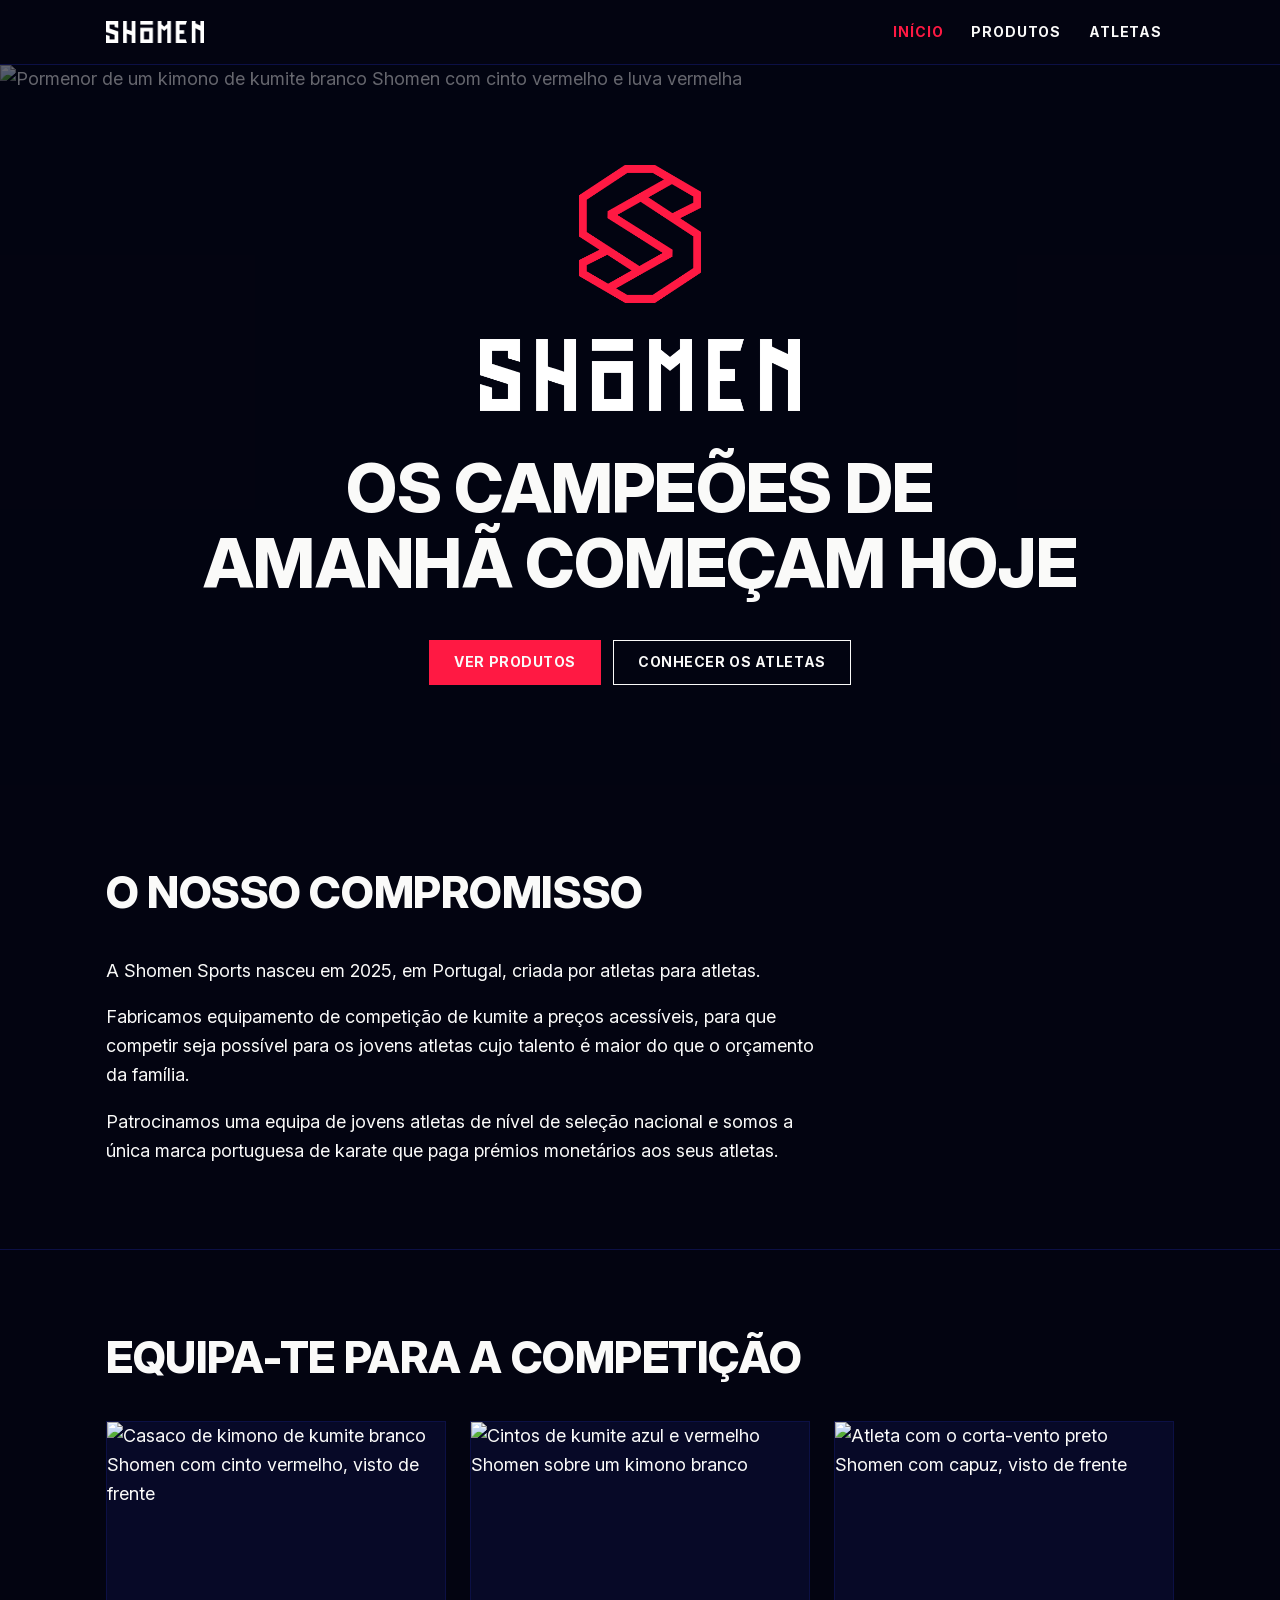
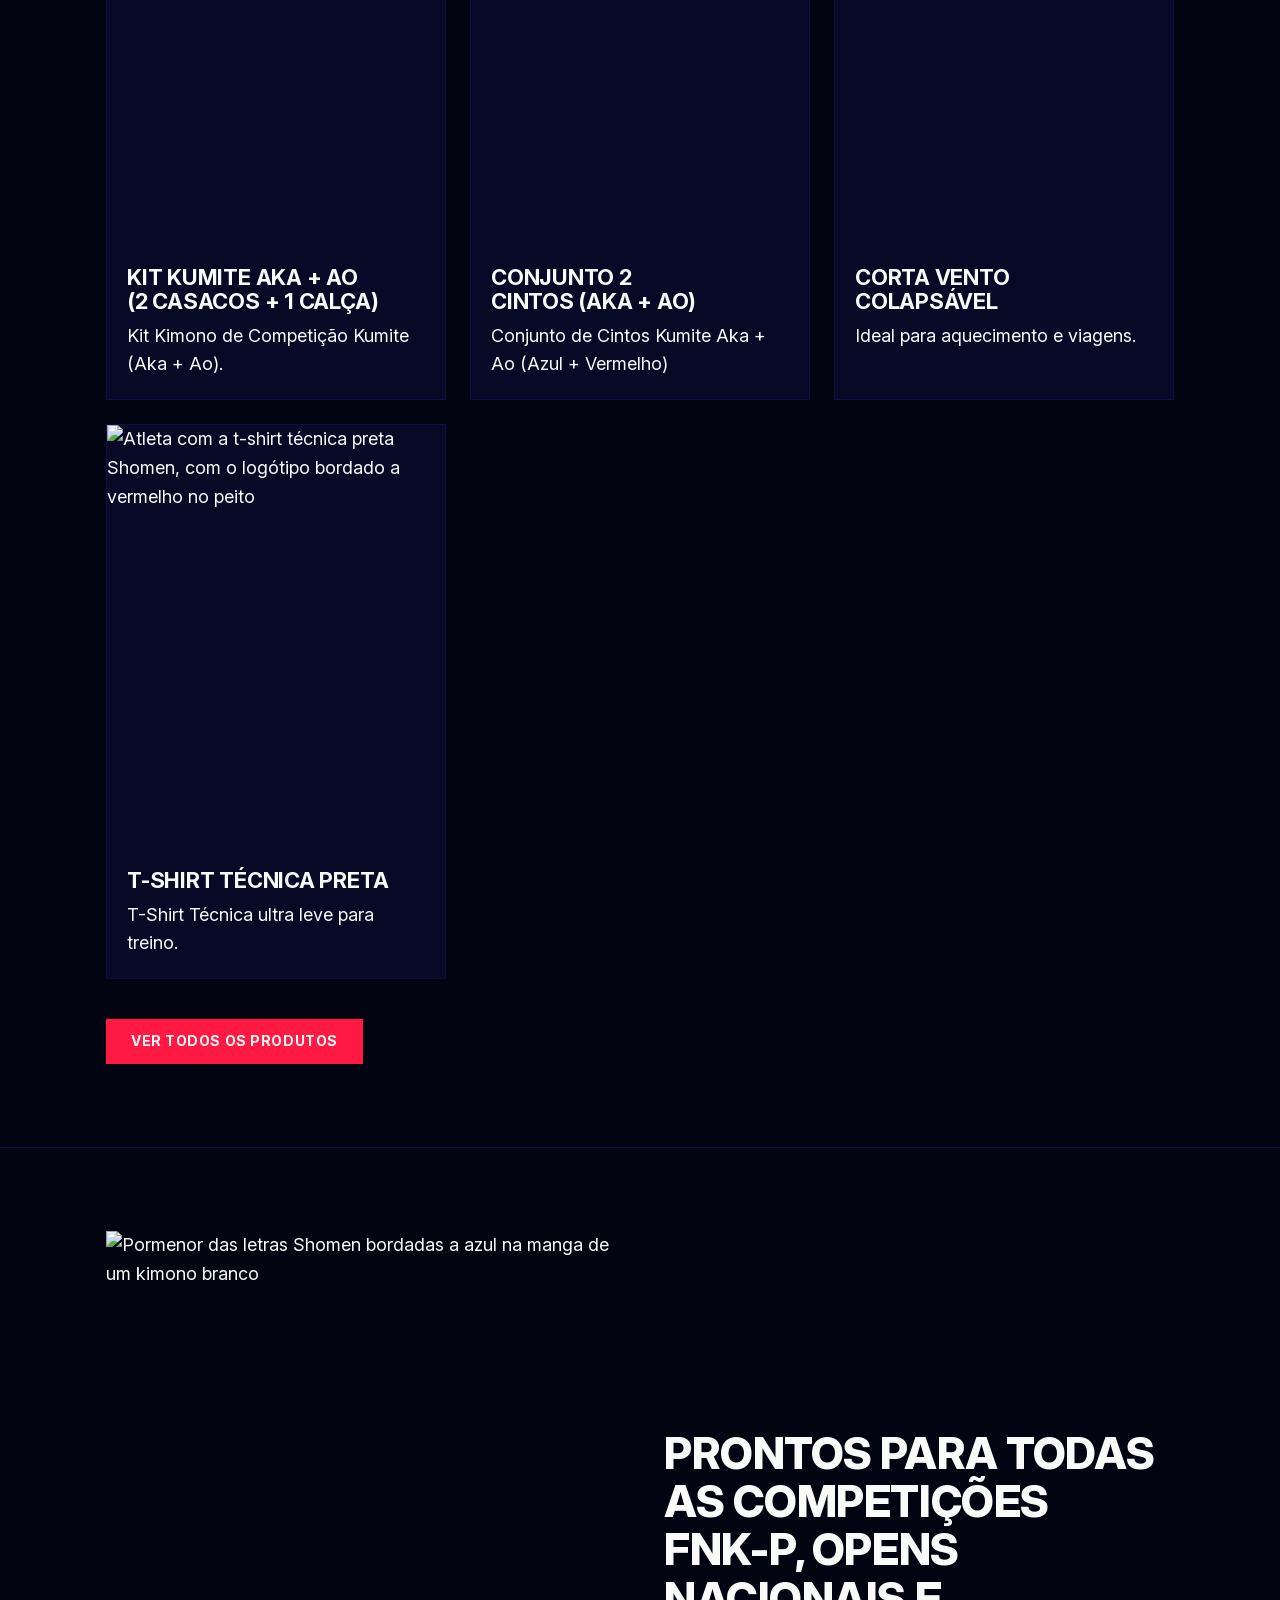
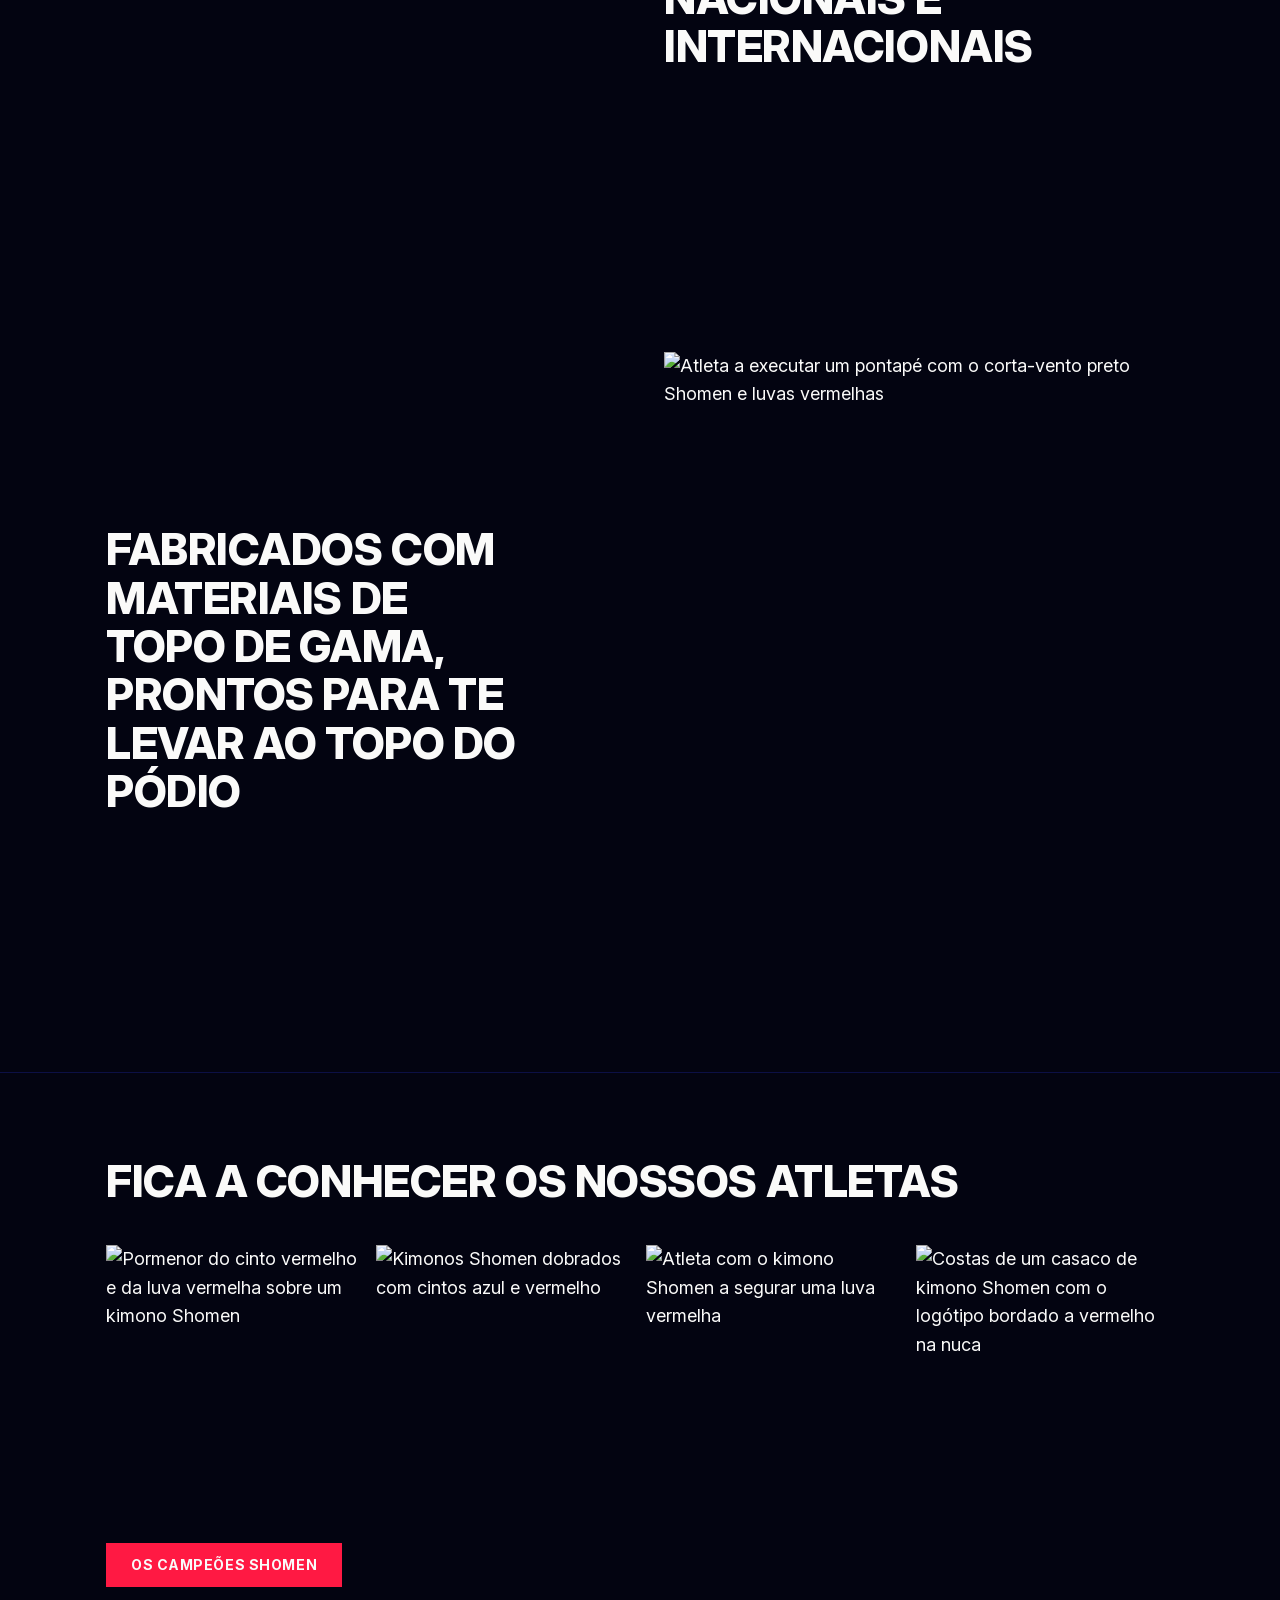
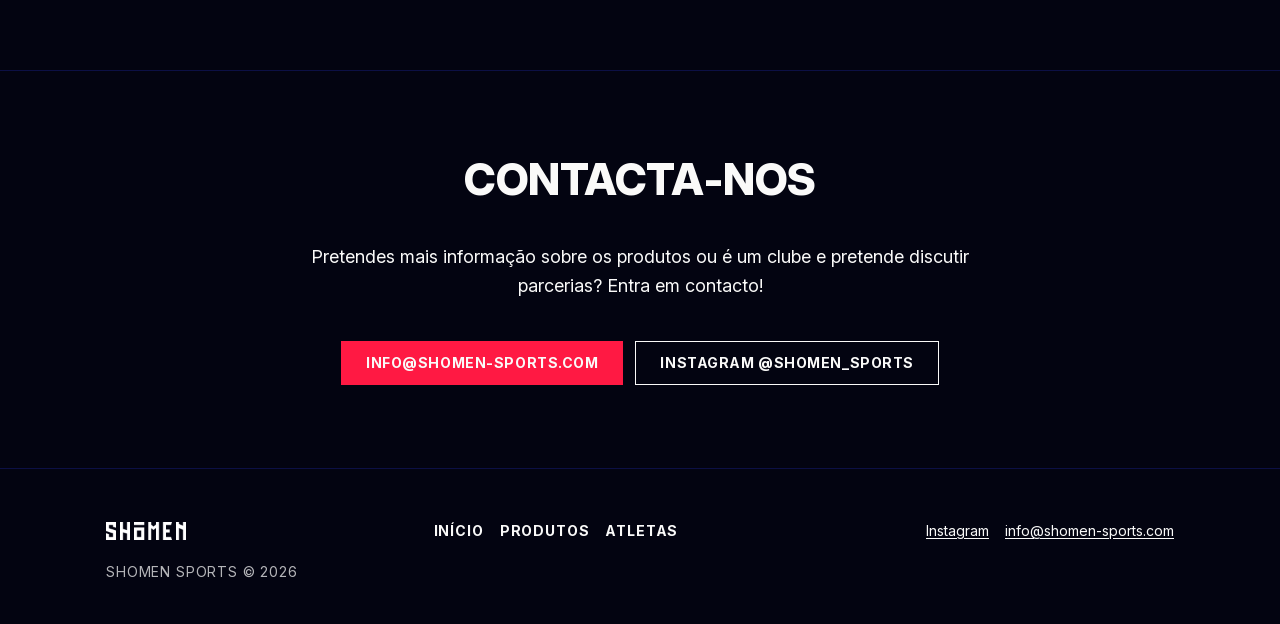
==== index.html @ 825b5f89 "Add the three pages, stylesheet, nav script and GitHub Pages plumbing" ====
<!DOCTYPE html>
<html lang="pt-PT">
<head>
  <meta charset="utf-8">
  <meta name="viewport" content="width=device-width, initial-scale=1">
  <title>Shomen Sports | Equipamento de Karate</title>
  <meta name="description" content="Shomen Sports: equipamento de competição de kumite criado em Portugal, por atletas para atletas. Kimonos, cintos e vestuário técnico, e apoio aos jovens atletas do karate português.">
  <link rel="canonical" href="https://www.shomen-sports.com/">
  <link rel="icon" href="favicon.ico" sizes="any">
  <link rel="apple-touch-icon" href="apple-touch-icon.png">
  <meta property="og:type" content="website">
  <meta property="og:site_name" content="Shomen Sports">
  <meta property="og:title" content="Shomen Sports | Equipamento de Karate">
  <meta property="og:description" content="Equipamento de competição de kumite criado em Portugal, por atletas para atletas.">
  <meta property="og:url" content="https://www.shomen-sports.com/">
  <meta property="og:image" content="https://www.shomen-sports.com/assets/img/originals/social-media-image.png">
  <meta property="og:image:width" content="1680">
  <meta property="og:image:height" content="840">
  <meta property="og:locale" content="pt_PT">
  <meta name="twitter:card" content="summary_large_image">
  <meta name="twitter:title" content="Shomen Sports | Equipamento de Karate">
  <meta name="twitter:description" content="Equipamento de competição de kumite criado em Portugal, por atletas para atletas.">
  <meta name="twitter:image" content="https://www.shomen-sports.com/assets/img/originals/social-media-image.png">
  <link rel="stylesheet" href="assets/css/style.css">
</head>
<body>
  <a class="skip-link" href="#conteudo">Saltar para o conteúdo</a>

  <header class="site-header">
    <div class="container">
      <a class="brand" href="index.html">
        <img src="assets/img/originals/union.png" width="960" height="216" alt="Shomen Sports, página inicial">
      </a>
      <button class="nav-toggle" type="button" aria-expanded="false" aria-controls="site-nav">
        <span class="nav-toggle-label">Menu</span>
      </button>
      <nav class="site-nav" id="site-nav" aria-label="Navegação principal">
        <ul>
          <li><a href="index.html" aria-current="page">Início</a></li>
          <li><a href="produtos.html">Produtos</a></li>
          <li><a href="atletas.html">Atletas</a></li>
        </ul>
      </nav>
    </div>
  </header>

  <main id="conteudo">

    <!-- Hero -->
    <section class="hero" aria-labelledby="hero-title">
      <img class="hero-bg"
           src="assets/img/img_5512-1600.webp"
           srcset="assets/img/img_5512-800.webp 800w, assets/img/img_5512-1600.webp 1600w"
           sizes="100vw"
           width="1600" height="1067"
           fetchpriority="high"
           alt="Pormenor de um kimono de kumite branco Shomen com cinto vermelho e luva vermelha">
      <div class="container">
        <img class="hero-lockup" src="assets/img/originals/group-137.png" width="2500" height="1919" alt="Logótipo Shomen: hexágono vermelho com a letra S e a palavra Shomen">
        <h1 id="hero-title">OS CAMPEÕES DE AMANHÃ COMEÇAM HOJE</h1>
        <div class="actions">
          <a class="btn" href="produtos.html">Ver produtos</a>
          <a class="btn btn-secondary" href="atletas.html">Conhecer os atletas</a>
        </div>
      </div>
    </section>

    <!-- Compromisso -->
    <!-- TODO: copy for Pedro's review -->
    <section class="section" id="compromisso" aria-labelledby="compromisso-title">
      <div class="container">
        <div class="section-header">
          <h2 id="compromisso-title">O NOSSO COMPROMISSO</h2>
        </div>
        <div class="prose">
          <p>A Shomen Sports nasceu em 2025, em Portugal, criada por atletas para atletas.</p>
          <p>Fabricamos equipamento de competição de kumite a preços acessíveis, para que competir seja possível para os jovens atletas cujo talento é maior do que o orçamento da família.</p>
          <p>Patrocinamos uma equipa de jovens atletas de nível de seleção nacional e somos a única marca portuguesa de karate que paga prémios monetários aos seus atletas.</p>
        </div>
      </div>
    </section>

    <!-- Produtos teaser -->
    <section class="section" id="produtos" aria-labelledby="produtos-title">
      <div class="container">
        <div class="section-header">
          <h2 id="produtos-title">Equipa-te para a competição</h2>
        </div>
        <ul class="grid" role="list">
          <li class="card">
            <a class="card-link" href="produtos.html#kit-kumite-aka-ao">
              <div class="card-media">
                <img src="assets/img/img_5415-800.webp"
                     srcset="assets/img/img_5415-800.webp 800w, assets/img/img_5415-1600.webp 1600w"
                     sizes="(min-width: 1132px) 350px, (min-width: 720px) 45vw, calc(100vw - 32px)"
                     width="800" height="1200" loading="lazy"
                     alt="Casaco de kimono de kumite branco Shomen com cinto vermelho, visto de frente">
              </div>
              <div class="card-body">
                <h3 class="card-title">Kit Kumite Aka + Ao (2 Casacos + 1 Calça)</h3>
                <p>Kit Kimono de Competição Kumite (Aka + Ao).</p>
              </div>
            </a>
          </li>
          <li class="card">
            <a class="card-link" href="produtos.html#cintos-kumite">
              <div class="card-media">
                <img src="assets/img/img_5771-800.webp"
                     srcset="assets/img/img_5771-800.webp 800w, assets/img/img_5771-1600.webp 1600w"
                     sizes="(min-width: 1132px) 350px, (min-width: 720px) 45vw, calc(100vw - 32px)"
                     width="800" height="1200" loading="lazy"
                     alt="Cintos de kumite azul e vermelho Shomen sobre um kimono branco">
              </div>
              <div class="card-body">
                <h3 class="card-title">Conjunto 2 Cintos (Aka + Ao)</h3>
                <p>Conjunto de Cintos Kumite Aka + Ao (Azul + Vermelho)</p>
              </div>
            </a>
          </li>
          <li class="card">
            <a class="card-link" href="produtos.html#corta-vento">
              <div class="card-media">
                <img class="pos-top" src="assets/img/img_5352-800.webp"
                     srcset="assets/img/img_5352-800.webp 800w, assets/img/img_5352-1600.webp 1600w"
                     sizes="(min-width: 1132px) 350px, (min-width: 720px) 45vw, calc(100vw - 32px)"
                     width="800" height="1200" loading="lazy"
                     alt="Atleta com o corta-vento preto Shomen com capuz, visto de frente">
              </div>
              <div class="card-body">
                <h3 class="card-title">Corta Vento Colapsável</h3>
                <p>Ideal para aquecimento e viagens.</p>
              </div>
            </a>
          </li>
          <li class="card">
            <a class="card-link" href="produtos.html#tshirt-preta">
              <div class="card-media">
                <img class="pos-top" src="assets/img/img_5312-800.webp"
                     srcset="assets/img/img_5312-800.webp 800w, assets/img/img_5312-1600.webp 1600w"
                     sizes="(min-width: 1132px) 350px, (min-width: 720px) 45vw, calc(100vw - 32px)"
                     width="800" height="1200" loading="lazy"
                     alt="Atleta com a t-shirt técnica preta Shomen, com o logótipo bordado a vermelho no peito">
              </div>
              <div class="card-body">
                <h3 class="card-title">T-Shirt Técnica Preta</h3>
                <p>T-Shirt Técnica ultra leve para treino.</p>
              </div>
            </a>
          </li>
        </ul>
        <div class="section-footer">
          <a class="btn" href="produtos.html">Ver todos os produtos</a>
        </div>
      </div>
    </section>

    <!-- Statement bands -->
    <section class="section" aria-label="Competição e materiais">
      <div class="container">
        <div class="band">
          <div class="band-media">
            <img src="assets/img/img_5811-800.webp"
                 srcset="assets/img/img_5811-800.webp 800w, assets/img/img_5811-1600.webp 1600w"
                 sizes="(min-width: 1132px) 526px, (min-width: 720px) 48vw, calc(100vw - 32px)"
                 width="800" height="1200" loading="lazy"
                 alt="Pormenor das letras Shomen bordadas a azul na manga de um kimono branco">
          </div>
          <h2>prontos para TODAS AS COMPETIÇÕES<br>FNK-P, OPENS nacionais e internacionais</h2>
        </div>
        <div class="band band-reverse">
          <div class="band-media">
            <img class="pos-top" src="assets/img/img_5377-800.webp"
                 srcset="assets/img/img_5377-800.webp 800w, assets/img/img_5377-1600.webp 1600w"
                 sizes="(min-width: 1132px) 526px, (min-width: 720px) 48vw, calc(100vw - 32px)"
                 width="800" height="1200" loading="lazy"
                 alt="Atleta a executar um pontapé com o corta-vento preto Shomen e luvas vermelhas">
          </div>
          <h2>FABRICADOS COM MATERIAIS DE TOPO DE GAMA,<br>PRONTOS PARA TE LEVAR AO TOPO DO pÓDIO</h2>
        </div>
      </div>
    </section>

    <!-- Atletas teaser -->
    <section class="section" id="atletas" aria-labelledby="atletas-title">
      <div class="container">
        <div class="section-header">
          <h2 id="atletas-title">FIca A CONHECER OS NOSSOS ATLETAS</h2>
        </div>
        <ul class="strip" role="list">
          <li><img src="assets/img/img_5512-800.webp" srcset="assets/img/img_5512-800.webp 800w, assets/img/img_5512-1600.webp 1600w" sizes="(min-width: 1132px) 260px, (min-width: 720px) 24vw, 48vw" width="800" height="533" loading="lazy" alt="Pormenor do cinto vermelho e da luva vermelha sobre um kimono Shomen"></li>
          <li><img src="assets/img/img_5799-800.webp" srcset="assets/img/img_5799-800.webp 800w, assets/img/img_5799-1600.webp 1600w" sizes="(min-width: 1132px) 260px, (min-width: 720px) 24vw, 48vw" width="800" height="1200" loading="lazy" alt="Kimonos Shomen dobrados com cintos azul e vermelho"></li>
          <li><img src="assets/img/img_5526-800.webp" srcset="assets/img/img_5526-800.webp 800w, assets/img/img_5526-1600.webp 1600w" sizes="(min-width: 1132px) 260px, (min-width: 720px) 24vw, 48vw" width="800" height="533" loading="lazy" alt="Atleta com o kimono Shomen a segurar uma luva vermelha"></li>
          <li><img src="assets/img/img_5480-800.webp" srcset="assets/img/img_5480-800.webp 800w, assets/img/img_5480-1600.webp 1600w" sizes="(min-width: 1132px) 260px, (min-width: 720px) 24vw, 48vw" width="800" height="533" loading="lazy" alt="Costas de um casaco de kimono Shomen com o logótipo bordado a vermelho na nuca"></li>
        </ul>
        <a class="btn" href="atletas.html">os campeões shomen</a>
      </div>
    </section>

    <!-- Contacto -->
    <section class="section contact" id="contacto" aria-labelledby="contacto-title">
      <div class="container">
        <div class="section-header">
          <h2 id="contacto-title">CONTACTa-NOS</h2>
        </div>
        <div class="prose">
          <p>Pretendes mais informação sobre os produtos ou é um clube e pretende discutir parcerias? Entra em contacto!</p>
        </div>
        <div class="actions">
          <a class="btn" href="mailto:info@shomen-sports.com">info@shomen-sports.com</a>
          <a class="btn btn-secondary" href="https://instagram.com/shomen_sports" rel="noopener">Instagram @shomen_sports</a>
        </div>
      </div>
    </section>

  </main>

  <footer class="site-footer">
    <div class="container">
      <a class="brand" href="index.html">
        <img src="assets/img/originals/union.png" width="960" height="216" alt="Shomen Sports, página inicial">
      </a>
      <nav class="footer-nav" aria-label="Rodapé">
        <ul>
          <li><a href="index.html">Início</a></li>
          <li><a href="produtos.html">Produtos</a></li>
          <li><a href="atletas.html">Atletas</a></li>
        </ul>
      </nav>
      <address class="footer-links">
        <ul>
          <li><a href="https://instagram.com/shomen_sports" rel="noopener">Instagram</a></li>
          <li><a href="mailto:info@shomen-sports.com">info@shomen-sports.com</a></li>
        </ul>
      </address>
      <p class="copyright">SHOMEN SPORTS © 2026</p>
    </div>
  </footer>

  <script src="assets/js/main.js"></script>
</body>
</html>
---- assets/css/style.css ----
/* ==========================================================================
   Shomen Sports — Phase 1 stylesheet (content + layout only).
   No animations, no transitions, no gradients, no shadows. Plain hovers only.
   Colour tokens come from the old Squarespace theme: docs/squarespace-tokens.md
   ========================================================================== */

@font-face {
  font-family: "Inter";
  src: url("../fonts/InterVariable.woff2") format("woff2");
  font-weight: 100 900;
  font-style: normal;
  font-display: swap;
}

:root {
  /* Extracted Squarespace 7.1 theme values (raw HSL triplets) */
  --black-hsl: 235.71, 70%, 3.92%;    /* #030411 */
  --white-hsl: 60, 9.09%, 97.84%;     /* #FAFAF9 */
  --accent-hsl: 349.04, 100%, 54.9%;  /* #FF1943 */

  /* Site palette (derivations documented in docs/squarespace-tokens.md) */
  --color-bg: hsl(var(--black-hsl));
  --color-card: hsl(235.71, 70%, 8.92%);     /* black, lightness +5 → #070927 */
  --color-border: hsl(235.71, 70%, 15.92%);  /* black, lightness +12 → #0C1045 */
  --color-text: hsl(var(--white-hsl));
  --color-text-muted: hsla(var(--white-hsl), 0.72);
  --color-accent: hsl(var(--accent-hsl));
  --color-on-accent: hsl(var(--white-hsl));
  --color-overlay: hsla(var(--black-hsl), 0.6);

  /* Type */
  --font-sans: "Inter", system-ui, -apple-system, "Segoe UI", Roboto, sans-serif;
  --text-small: 0.875rem;
  --text-0: clamp(1rem, 0.93rem + 0.3vw, 1.125rem);       /* body 16–18px */
  --text-1: clamp(1.125rem, 1.05rem + 0.4vw, 1.375rem);
  --text-2: clamp(1.375rem, 1.2rem + 0.9vw, 1.875rem);
  --text-3: clamp(1.75rem, 1.35rem + 1.9vw, 2.75rem);
  --text-4: clamp(2.25rem, 1.5rem + 3.5vw, 4.25rem);

  /* Layout */
  --max-width: 1100px;
  --gutter: 16px;
  --gap: 24px;
  --tap: 44px;
  --space-section: clamp(3rem, 2rem + 4vw, 6rem);
  --space-block: clamp(1.5rem, 1rem + 2vw, 2.5rem);
}

/* --------------------------------------------------------------------------
   Base
   -------------------------------------------------------------------------- */

*,
*::before,
*::after {
  box-sizing: border-box;
}

html {
  -webkit-text-size-adjust: 100%;
}

body {
  margin: 0;
  background: var(--color-bg);
  color: var(--color-text);
  font-family: var(--font-sans);
  font-size: var(--text-0);
  font-weight: 400;
  line-height: 1.6;
  overflow-wrap: anywhere;
}

img {
  display: block;
  max-width: 100%;
  height: auto;
}

a {
  color: var(--color-accent);
  text-underline-offset: 0.15em;
}

a:hover {
  text-decoration-thickness: 2px;
}

h1,
h2,
h3,
h4 {
  margin: 0 0 0.5em;
  font-weight: 800;
  line-height: 1.1;
  letter-spacing: -0.01em;
  text-wrap: balance;
}

h1 {
  font-size: var(--text-4);
  text-transform: uppercase;
}

h2 {
  font-size: var(--text-3);
  text-transform: uppercase;
}

h3 {
  font-size: var(--text-2);
  font-weight: 700;
}

p,
ul {
  margin: 0 0 1em;
}

ul {
  padding-left: 1.2em;
}

figure {
  margin: 0;
}

address {
  font-style: normal;
}

.visually-hidden {
  position: absolute;
  width: 1px;
  height: 1px;
  margin: -1px;
  padding: 0;
  overflow: hidden;
  clip: rect(0 0 0 0);
  white-space: nowrap;
  border: 0;
}

.skip-link {
  position: absolute;
  left: var(--gutter);
  top: -100px;
  z-index: 20;
  padding: 12px 16px;
  background: var(--color-accent);
  color: var(--color-on-accent);
  font-weight: 700;
}

.skip-link:focus {
  top: var(--gutter);
}

.container {
  max-width: var(--max-width);
  margin-inline: auto;
  padding-inline: var(--gutter);
}

/* --------------------------------------------------------------------------
   Header + navigation
   -------------------------------------------------------------------------- */

.site-header {
  position: sticky;
  top: 0;
  z-index: 10;
  background: var(--color-bg);
  border-bottom: 1px solid var(--color-border);
}

.site-header .container {
  position: relative;
  display: flex;
  align-items: center;
  justify-content: space-between;
  gap: var(--gap);
  min-height: 64px;
}

.brand {
  display: inline-flex;
  align-items: center;
  min-height: var(--tap);
}

.brand img {
  width: auto;
  height: 22px;
}

.nav-toggle {
  display: none;
  align-items: center;
  min-width: var(--tap);
  min-height: var(--tap);
  padding: 0 14px;
  border: 1px solid var(--color-border);
  background: transparent;
  color: var(--color-text);
  font: inherit;
  font-size: var(--text-small);
  font-weight: 700;
  letter-spacing: 0.06em;
  text-transform: uppercase;
  cursor: pointer;
}

.nav-toggle:hover {
  border-color: var(--color-text);
}

.site-nav ul {
  display: flex;
  gap: 4px;
  margin: 0;
  padding: 0;
  list-style: none;
}

.site-nav a {
  display: inline-flex;
  align-items: center;
  min-height: var(--tap);
  padding: 0 12px;
  color: var(--color-text);
  font-size: var(--text-small);
  font-weight: 700;
  letter-spacing: 0.06em;
  text-transform: uppercase;
  text-decoration: none;
}

.site-nav a:hover {
  text-decoration: underline;
}

.site-nav a[aria-current="page"] {
  color: var(--color-accent);
}

@media (max-width: 719.98px) {
  .nav-toggle {
    display: inline-flex;
  }

  .site-nav {
    display: none;
    position: absolute;
    left: 0;
    right: 0;
    top: 100%;
    background: var(--color-bg);
    border-bottom: 1px solid var(--color-border);
  }

  .site-nav.is-open {
    display: block;
  }

  .site-nav ul {
    flex-direction: column;
    padding: 8px var(--gutter) 16px;
  }

  .site-nav a {
    display: flex;
    padding-inline: 0;
  }
}

/* --------------------------------------------------------------------------
   Buttons + small labels
   -------------------------------------------------------------------------- */

.btn {
  display: inline-flex;
  align-items: center;
  justify-content: center;
  min-height: var(--tap);
  padding: 10px 24px;
  border: 1px solid var(--color-accent);
  background: var(--color-accent);
  color: var(--color-on-accent);
  font-size: var(--text-small);
  font-weight: 700;
  letter-spacing: 0.04em;
  text-align: center;
  text-transform: uppercase;
  text-decoration: none;
}

.btn:hover {
  text-decoration: underline;
}

.btn-secondary {
  border-color: var(--color-text);
  background: transparent;
  color: var(--color-text);
}

.actions {
  display: flex;
  flex-wrap: wrap;
  gap: 12px;
}

.eyebrow {
  display: block;
  margin-bottom: 0.5em;
  color: var(--color-accent);
  font-size: var(--text-small);
  font-weight: 700;
  letter-spacing: 0.08em;
  text-transform: uppercase;
}

/* --------------------------------------------------------------------------
   Sections
   -------------------------------------------------------------------------- */

.section {
  padding-block: var(--space-section);
}

.section + .section {
  border-top: 1px solid var(--color-border);
}

.section-header {
  margin-bottom: var(--space-block);
}

.section-header h1,
.section-header h2 {
  margin-bottom: 0.25em;
}

.section-header p {
  max-width: 65ch;
}

.prose {
  max-width: 65ch;
}

.prose p:last-child {
  margin-bottom: 0;
}

.section-footer {
  margin-top: var(--space-block);
}

/* --------------------------------------------------------------------------
   Hero
   -------------------------------------------------------------------------- */

.hero {
  position: relative;
  display: grid;
  min-height: 80vh;
  isolation: isolate;
}

.hero-bg {
  position: absolute;
  inset: 0;
  z-index: -2;
  width: 100%;
  height: 100%;
  object-fit: cover;
  object-position: 51% 8%;
}

.hero::before {
  content: "";
  position: absolute;
  inset: 0;
  z-index: -1;
  background: var(--color-overlay);
}

.hero .container {
  align-self: center;
  padding-block: var(--space-section);
  text-align: center;
}

.hero-lockup {
  width: min(320px, 70vw);
  margin: 0 auto var(--space-block);
}

.hero h1 {
  margin-bottom: var(--space-block);
}

.hero .actions {
  justify-content: center;
}

/* --------------------------------------------------------------------------
   Grid + cards
   -------------------------------------------------------------------------- */

.grid {
  display: grid;
  grid-template-columns: repeat(auto-fit, minmax(280px, 1fr));
  gap: var(--gap);
  margin: 0;
  padding: 0;
  list-style: none;
}

.card {
  display: flex;
  flex-direction: column;
  background: var(--color-card);
  border: 1px solid var(--color-border);
}

.card-link {
  display: flex;
  flex-direction: column;
  height: 100%;
  color: inherit;
  text-decoration: none;
}

.card-link:hover .card-title {
  text-decoration: underline;
}

.card-media img {
  width: 100%;
  aspect-ratio: 4 / 5;
  object-fit: cover;
  object-position: 50% 50%;
}

.card-body {
  padding: 20px;
}

.card-body > :last-child {
  margin-bottom: 0;
}

.card-title {
  margin-bottom: 0.4em;
  font-size: var(--text-1);
  text-transform: uppercase;
}

.card-body a:not(.btn) {
  display: inline-flex;
  align-items: center;
  min-height: var(--tap);
}

/* Photos where the subject's head sits near the top edge */
img.pos-top {
  object-position: 50% 12%;
}

/* --------------------------------------------------------------------------
   Statement bands (photo + heading)
   -------------------------------------------------------------------------- */

.band {
  display: grid;
  align-items: center;
  gap: var(--gap);
}

.band + .band {
  margin-top: var(--space-section);
}

.band-media img {
  width: 100%;
  aspect-ratio: 4 / 5;
  object-fit: cover;
}

.band h2 {
  margin: 0;
}

@media (min-width: 720px) {
  .band {
    grid-template-columns: 1fr 1fr;
    gap: calc(var(--gap) * 2);
  }

  .band-reverse .band-media {
    order: 2;
  }
}

/* --------------------------------------------------------------------------
   Photo strip
   -------------------------------------------------------------------------- */

.strip {
  display: grid;
  grid-template-columns: repeat(2, 1fr);
  gap: 12px;
  margin: 0 0 var(--space-block);
  padding: 0;
  list-style: none;
}

.strip img {
  width: 100%;
  aspect-ratio: 1;
  object-fit: cover;
}

@media (min-width: 720px) {
  .strip {
    grid-template-columns: repeat(4, 1fr);
  }
}

/* --------------------------------------------------------------------------
   Contact
   -------------------------------------------------------------------------- */

.contact {
  text-align: center;
}

.contact .prose {
  margin-inline: auto;
}

.contact .actions {
  justify-content: center;
  margin-top: var(--space-block);
}

/* --------------------------------------------------------------------------
   Products
   -------------------------------------------------------------------------- */

.product {
  display: grid;
  gap: var(--gap);
  padding: var(--gutter);
  background: var(--color-card);
  border: 1px solid var(--color-border);
}

.product + .product {
  margin-top: var(--gap);
}

.gallery-main a {
  display: block;
}

.gallery-main img {
  width: 100%;
  aspect-ratio: 4 / 5;
  object-fit: cover;
}

.gallery-main figcaption {
  margin-top: 8px;
  color: var(--color-text-muted);
  font-size: var(--text-small);
}

.thumbs {
  display: grid;
  grid-template-columns: repeat(auto-fill, minmax(72px, 1fr));
  gap: 8px;
  margin: 12px 0 0;
  padding: 0;
  list-style: none;
}

.thumbs a {
  display: block;
  border: 1px solid var(--color-border);
}

.thumbs a:hover {
  border-color: var(--color-accent);
}

.thumbs img {
  width: 100%;
  aspect-ratio: 1;
  object-fit: cover;
  object-position: 50% 20%;
}

.product-title {
  font-size: var(--text-2);
  text-transform: uppercase;
}

.product-desc p:last-child {
  margin-bottom: 0;
}

.sizes {
  margin-top: var(--space-block);
  padding-top: var(--space-block);
  border-top: 1px solid var(--color-border);
}

.sizes p {
  margin: 0;
}

@media (min-width: 720px) {
  .product {
    grid-template-columns: 1fr 1fr;
    gap: calc(var(--gap) * 1.5);
    padding: 24px;
  }
}

/* --------------------------------------------------------------------------
   Athletes
   -------------------------------------------------------------------------- */

.athlete ul {
  padding-left: 1.1em;
}

/* --------------------------------------------------------------------------
   Footer
   -------------------------------------------------------------------------- */

.site-footer {
  padding-block: var(--space-block);
  border-top: 1px solid var(--color-border);
  font-size: var(--text-small);
}

.site-footer .container {
  display: grid;
  align-items: center;
  gap: 8px var(--gap);
}

.site-footer .brand img {
  height: 18px;
}

.footer-nav ul,
.footer-links ul {
  display: flex;
  flex-wrap: wrap;
  gap: 0 16px;
  margin: 0;
  padding: 0;
  list-style: none;
}

.footer-nav a,
.footer-links a {
  display: inline-flex;
  align-items: center;
  min-height: var(--tap);
  color: var(--color-text);
}

.footer-nav a {
  font-weight: 700;
  letter-spacing: 0.06em;
  text-transform: uppercase;
  text-decoration: none;
}

.footer-nav a:hover {
  text-decoration: underline;
}

.copyright {
  margin: 0;
  color: var(--color-text-muted);
  letter-spacing: 0.06em;
  text-transform: uppercase;
}

@media (min-width: 720px) {
  .site-footer .container {
    grid-template-columns: auto 1fr auto;
  }

  .footer-nav {
    justify-self: center;
  }

  .copyright {
    grid-column: 1 / -1;
  }
}
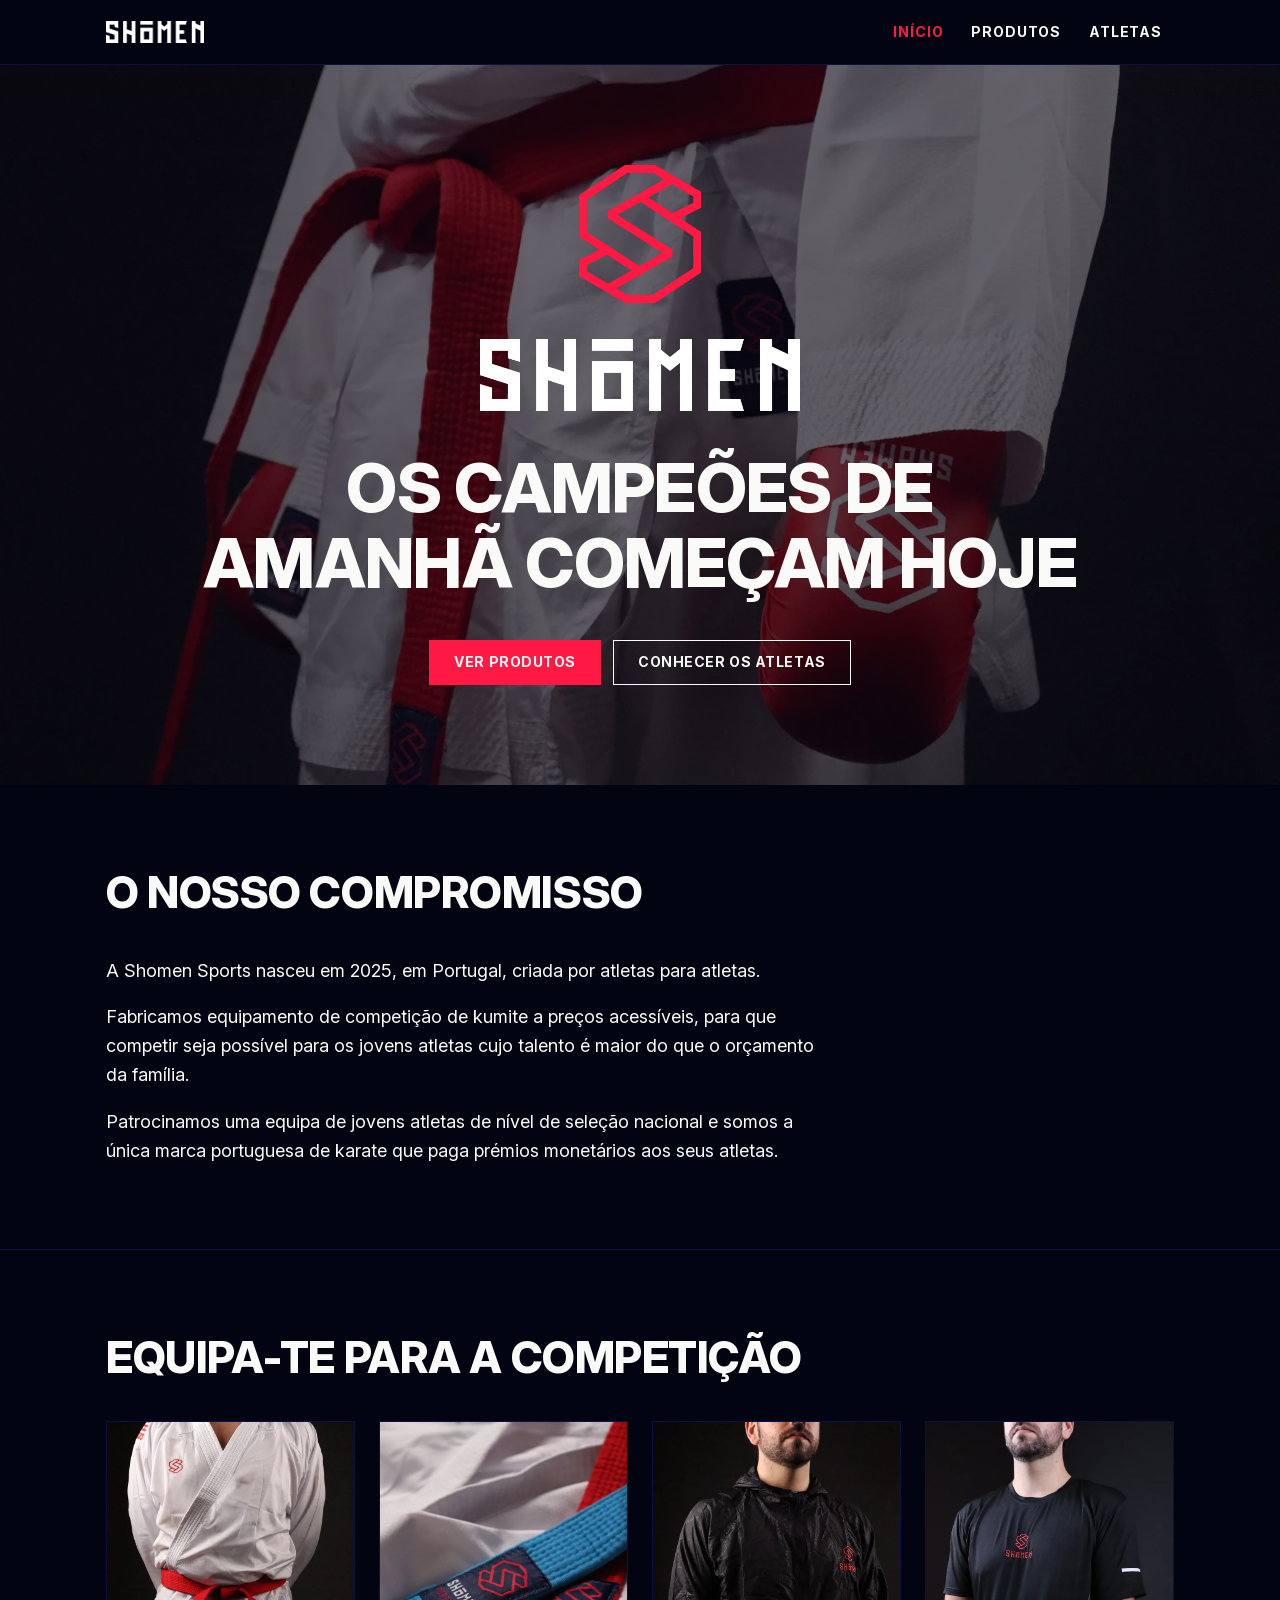
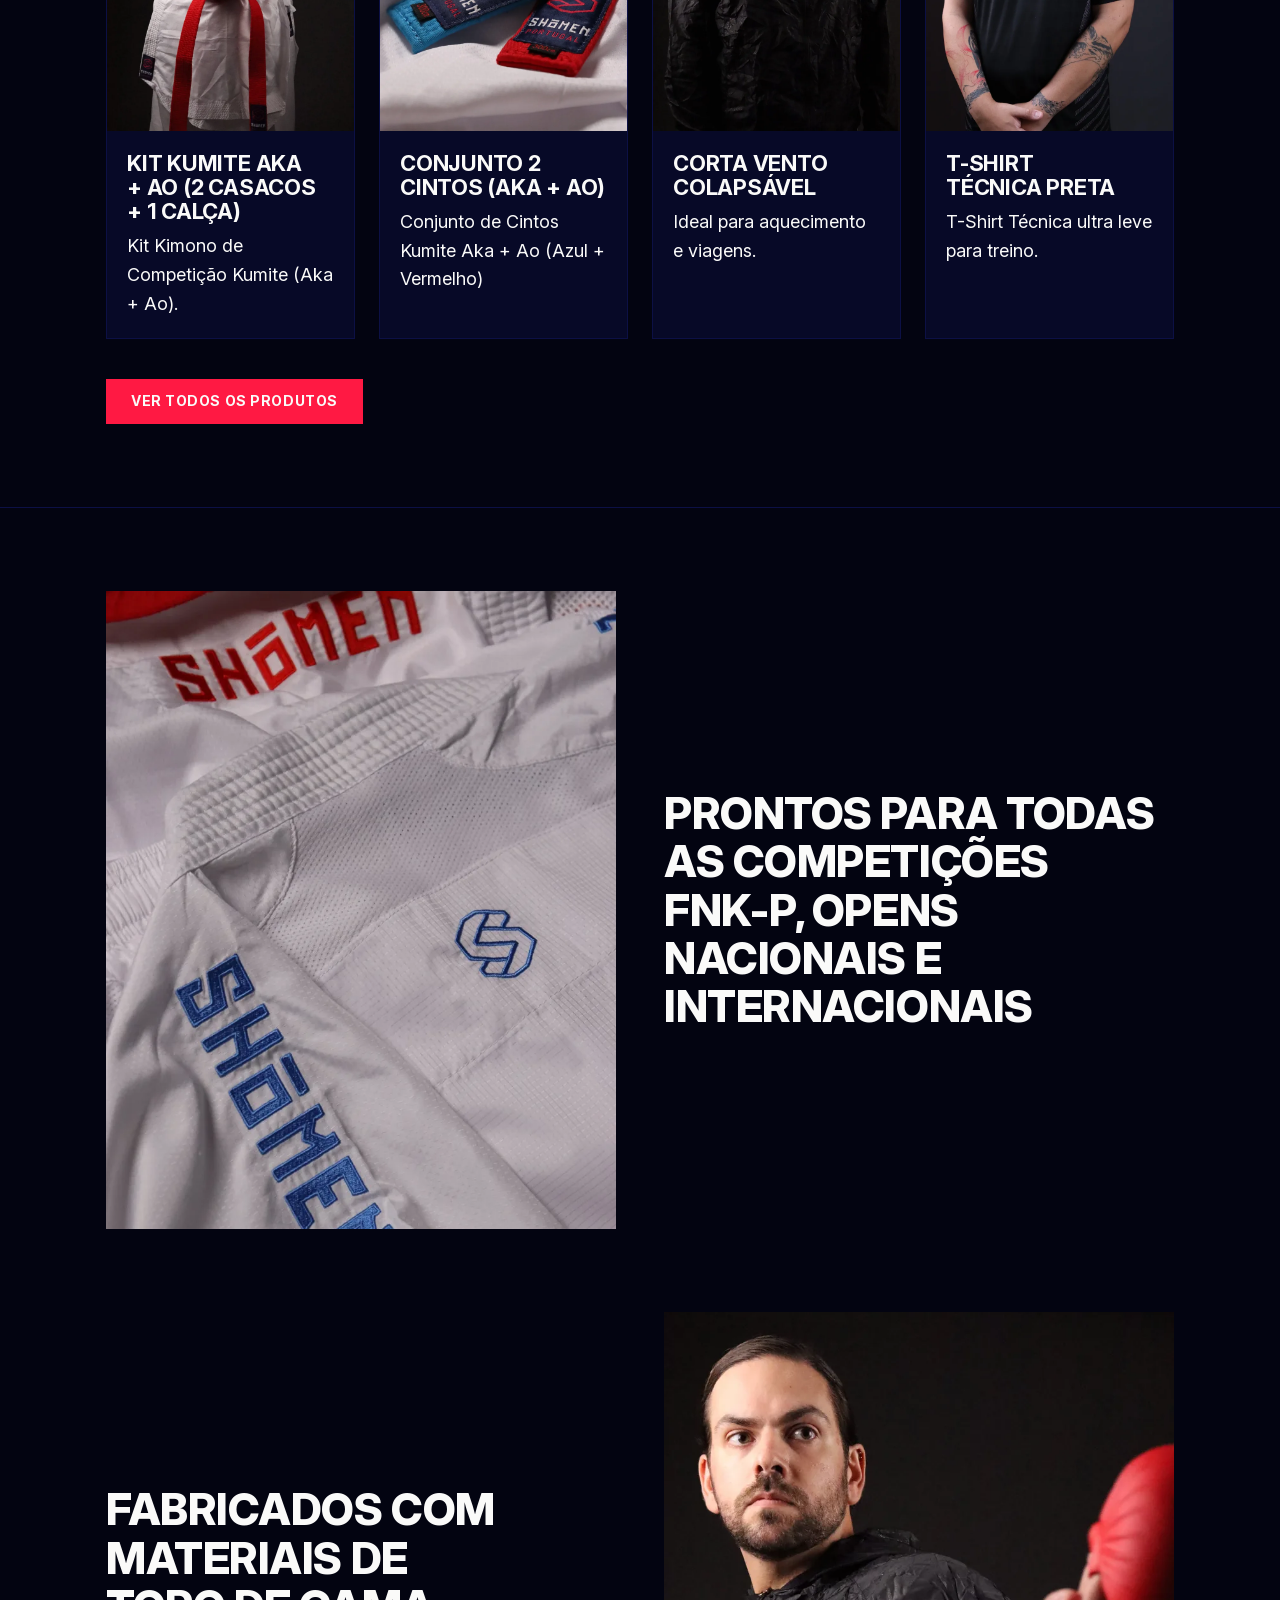
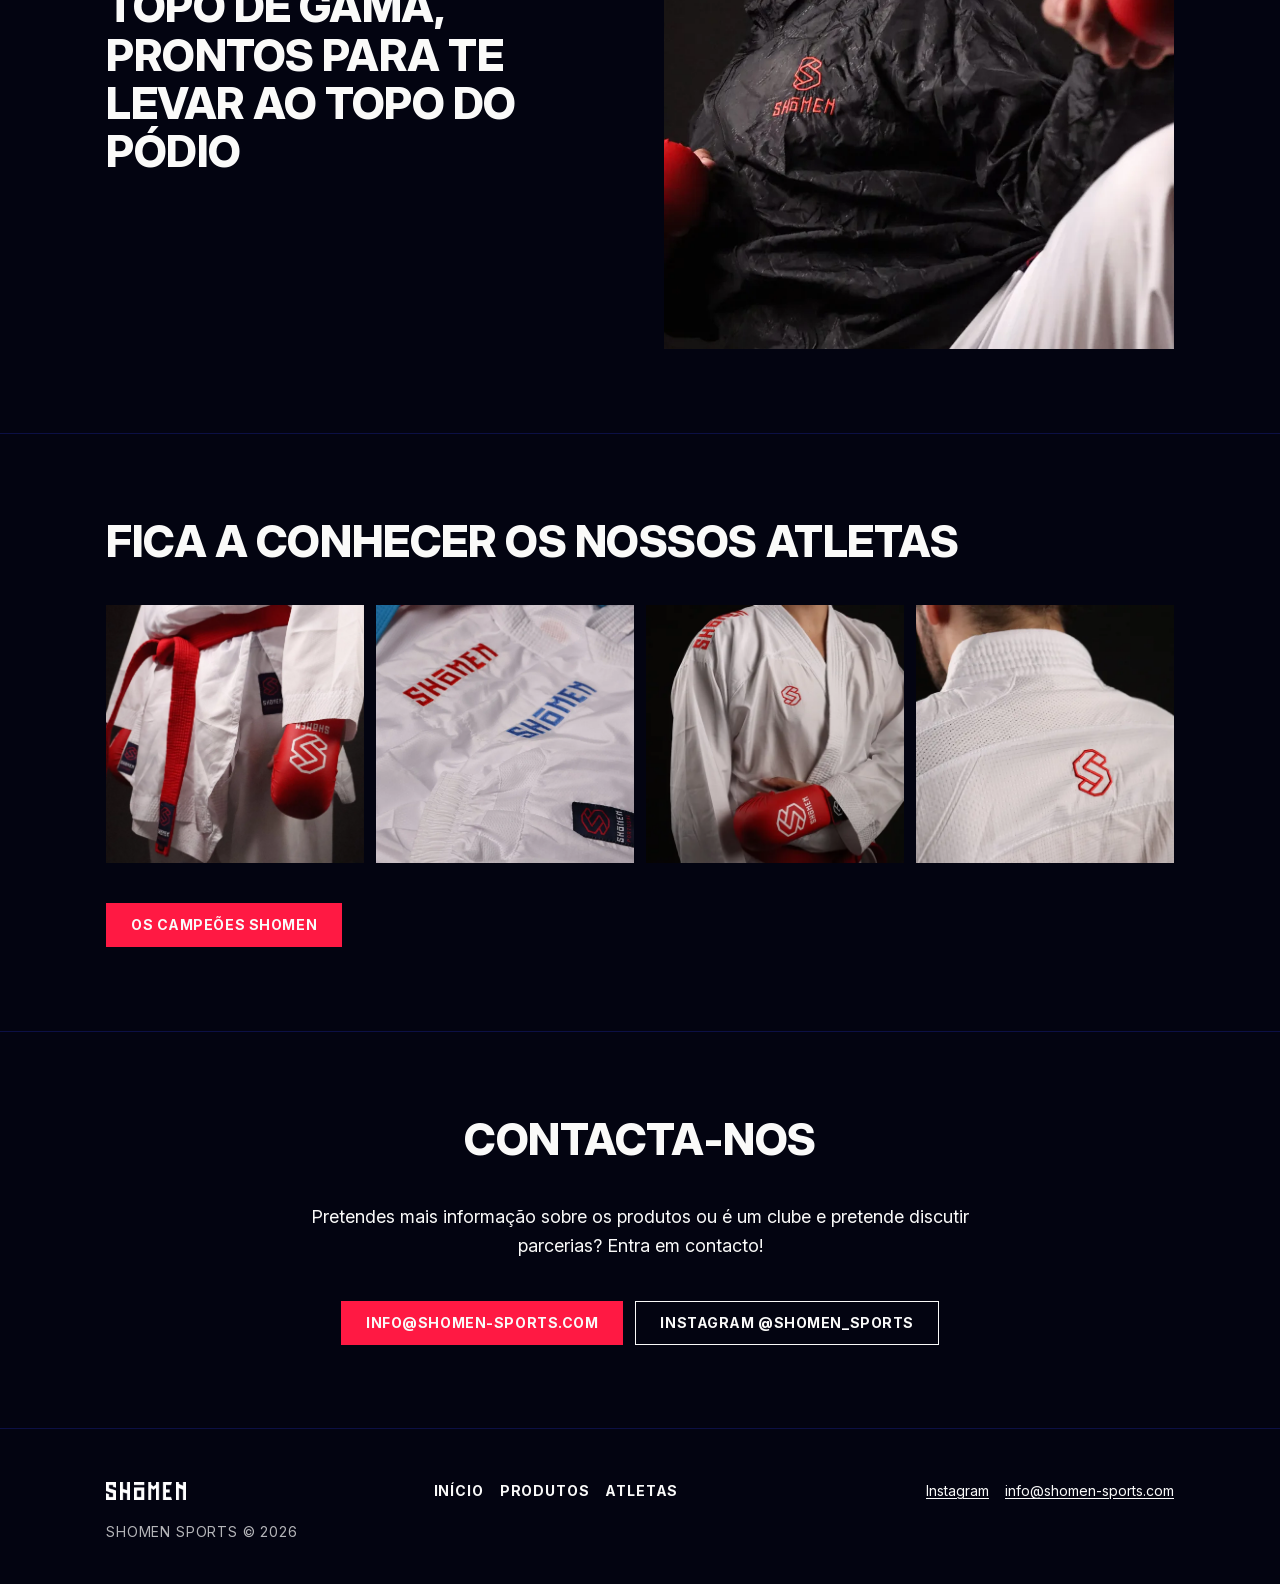
==== commit ec89a0b1: "Cap hero height and fit the four teaser cards across at desktop width" ====
--- a/index.html
+++ b/index.html
@@ -86,7 +86,7 @@
         <div class="section-header">
           <h2 id="produtos-title">Equipa-te para a competição</h2>
         </div>
-        <ul class="grid" role="list">
+        <ul class="grid grid-4" role="list">
           <li class="card">
             <a class="card-link" href="produtos.html#kit-kumite-aka-ao">
               <div class="card-media">
--- a/assets/css/style.css
+++ b/assets/css/style.css
@@ -1,7 +1,7 @@
 /* ==========================================================================
    Shomen Sports — Phase 1 stylesheet (content + layout only).
    No animations, no transitions, no gradients, no shadows. Plain hovers only.
-   Colour tokens come from the old Squarespace theme: docs/squarespace-tokens.md
+   Colour tokens come from the old site's theme: see the tokens document in docs/
    ========================================================================== */
 
 @font-face {
@@ -13,12 +13,12 @@
 }
 
 :root {
-  /* Extracted Squarespace 7.1 theme values (raw HSL triplets) */
+  /* Theme values extracted from the old site (raw HSL triplets) */
   --black-hsl: 235.71, 70%, 3.92%;    /* #030411 */
   --white-hsl: 60, 9.09%, 97.84%;     /* #FAFAF9 */
   --accent-hsl: 349.04, 100%, 54.9%;  /* #FF1943 */
 
-  /* Site palette (derivations documented in docs/squarespace-tokens.md) */
+  /* Site palette (derivations documented in the tokens document in docs/) */
   --color-bg: hsl(var(--black-hsl));
   --color-card: hsl(235.71, 70%, 8.92%);     /* black, lightness +5 → #070927 */
   --color-border: hsl(235.71, 70%, 15.92%);  /* black, lightness +12 → #0C1045 */
@@ -365,7 +365,7 @@
 .hero {
   position: relative;
   display: grid;
-  min-height: 80vh;
+  min-height: min(80vh, 720px);
   isolation: isolate;
 }
 
@@ -419,6 +419,11 @@
   list-style: none;
 }
 
+/* Four-card teaser: narrower minimum so all four fit across at the 1100px max width */
+.grid-4 {
+  grid-template-columns: repeat(auto-fit, minmax(240px, 1fr));
+}
+
 .card {
   display: flex;
   flex-direction: column;
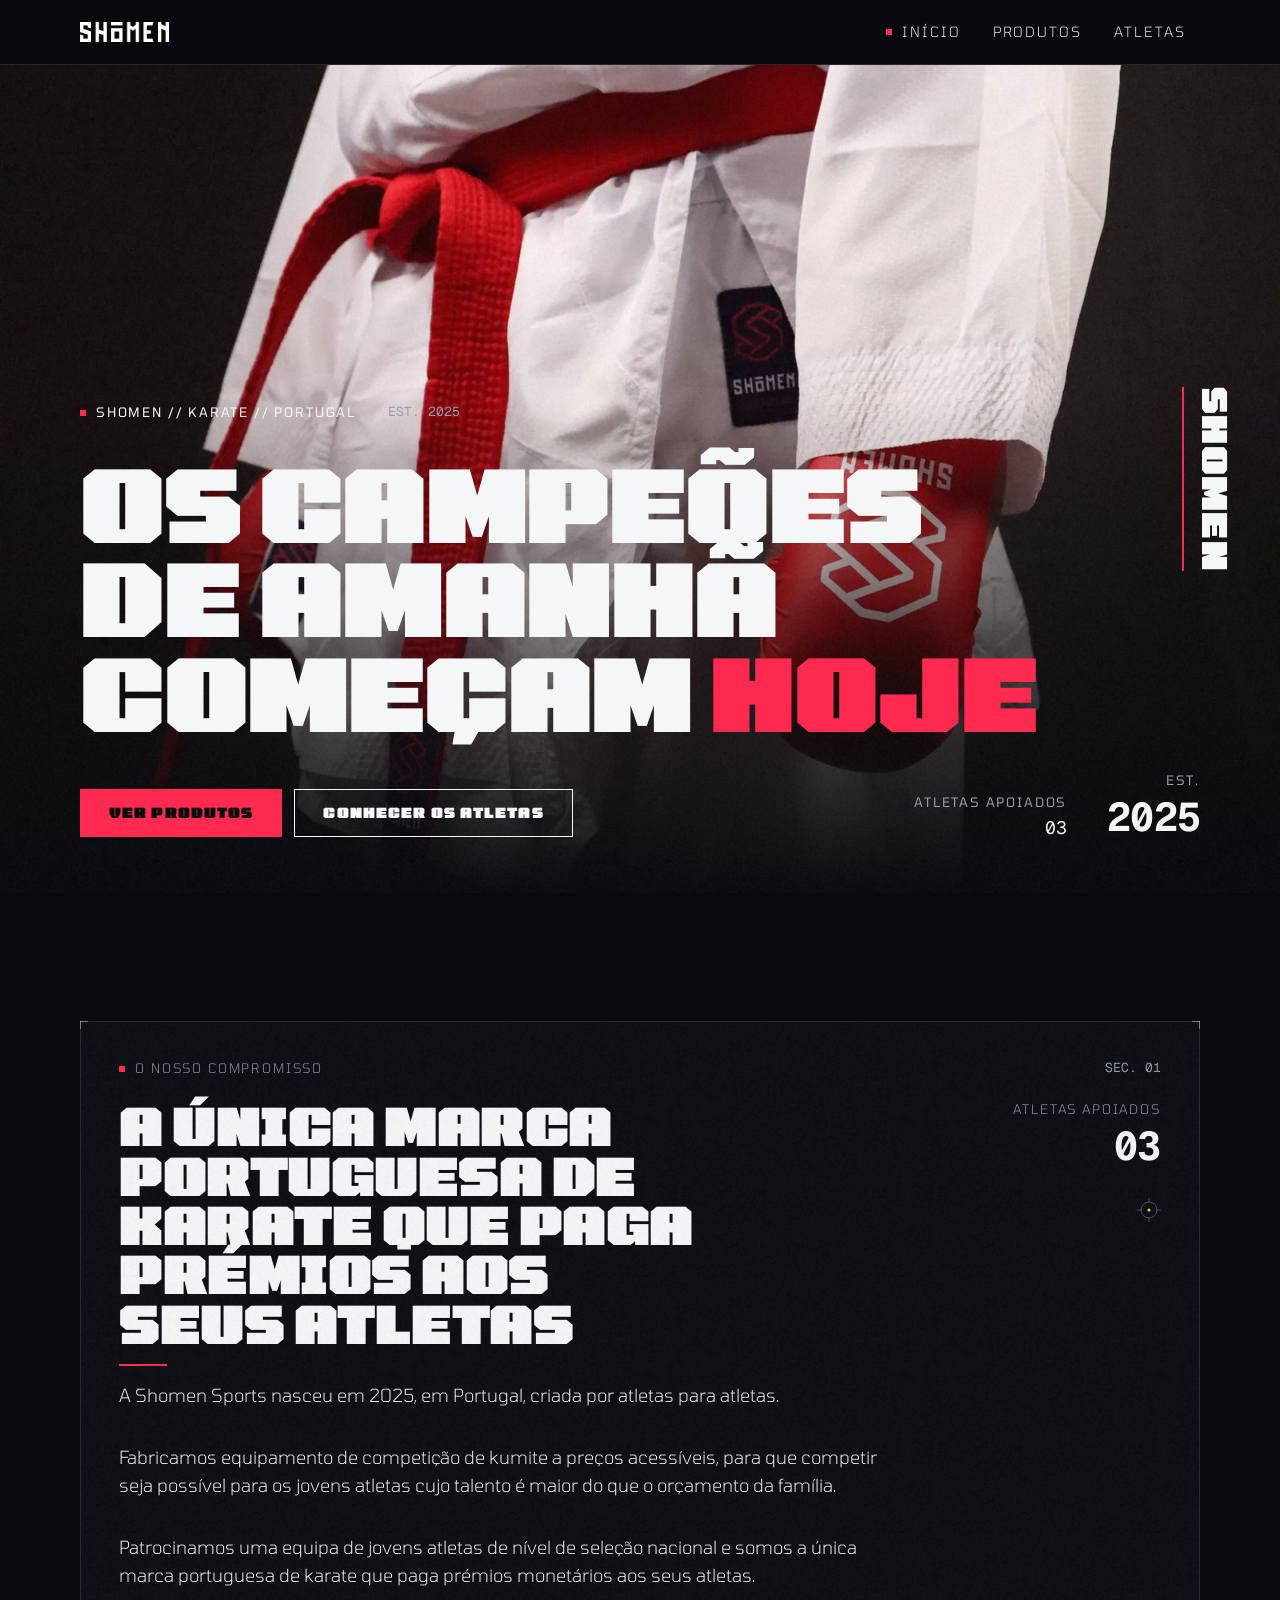
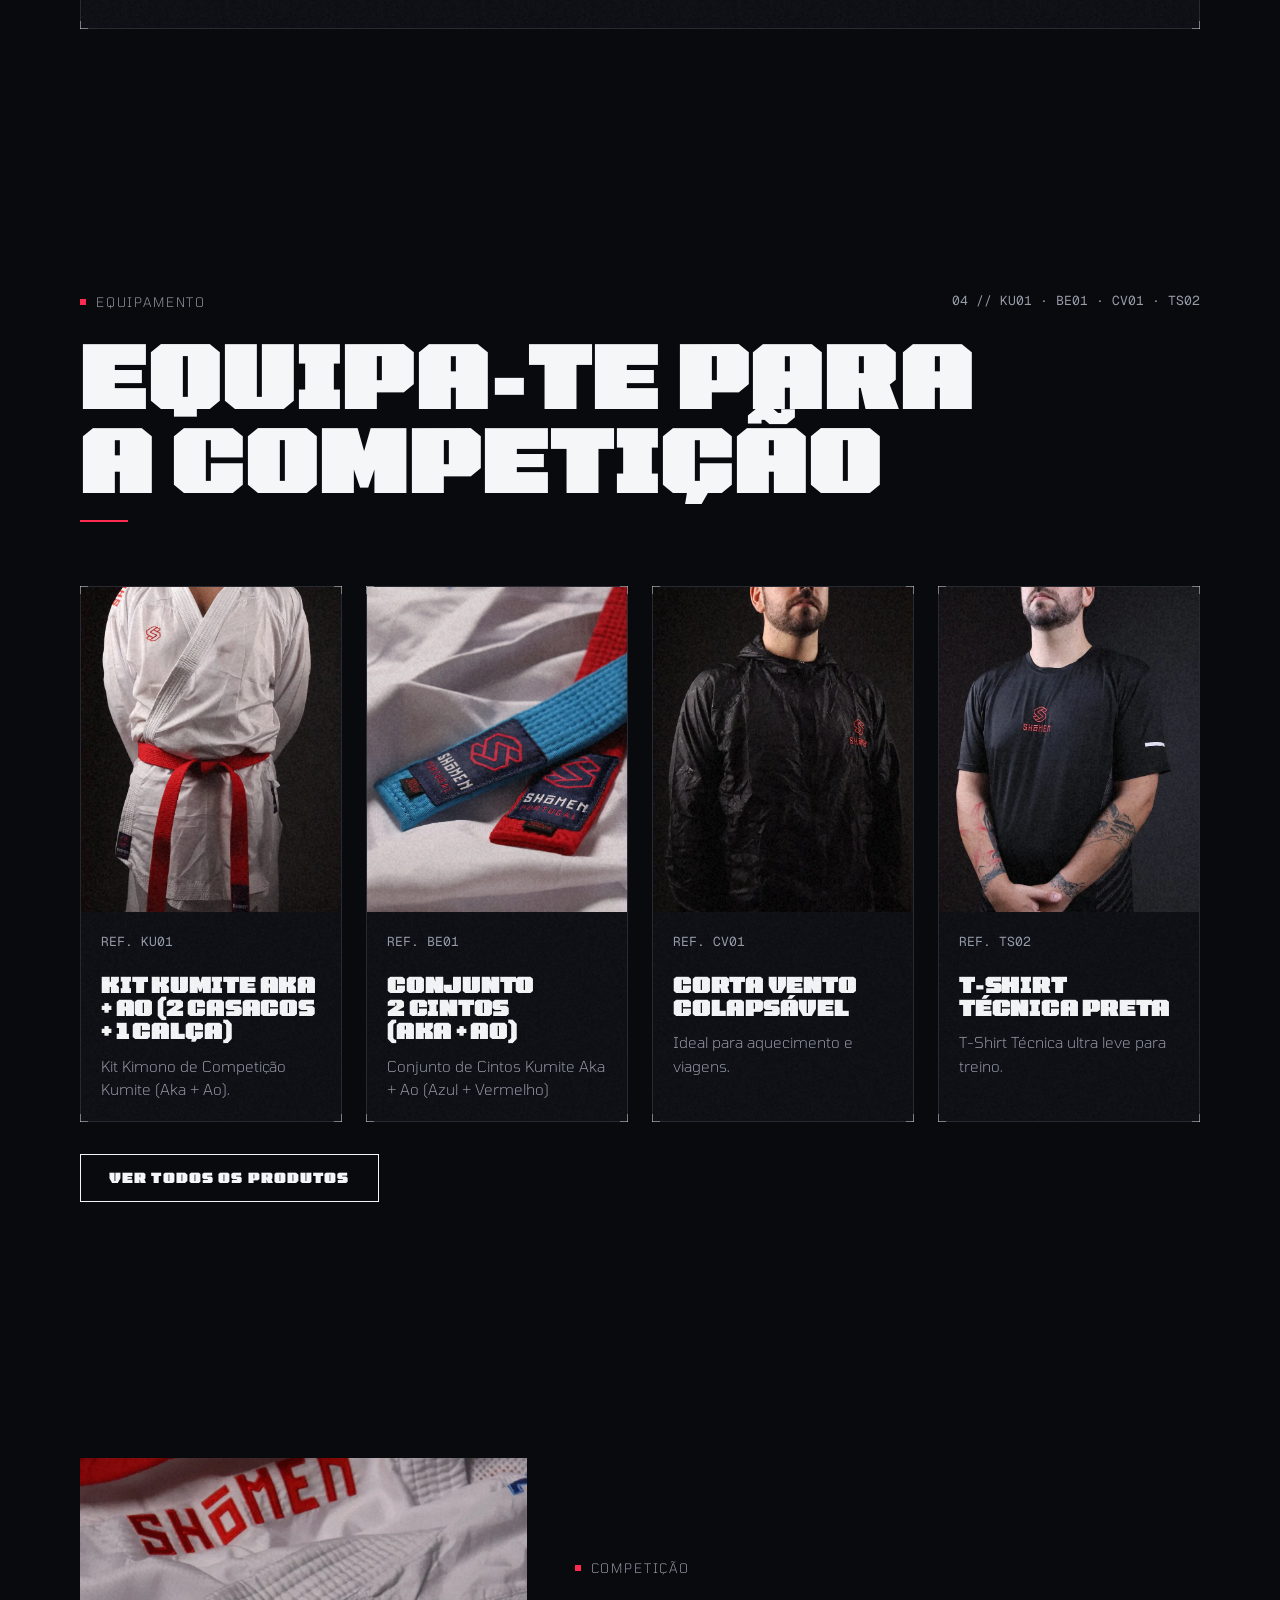
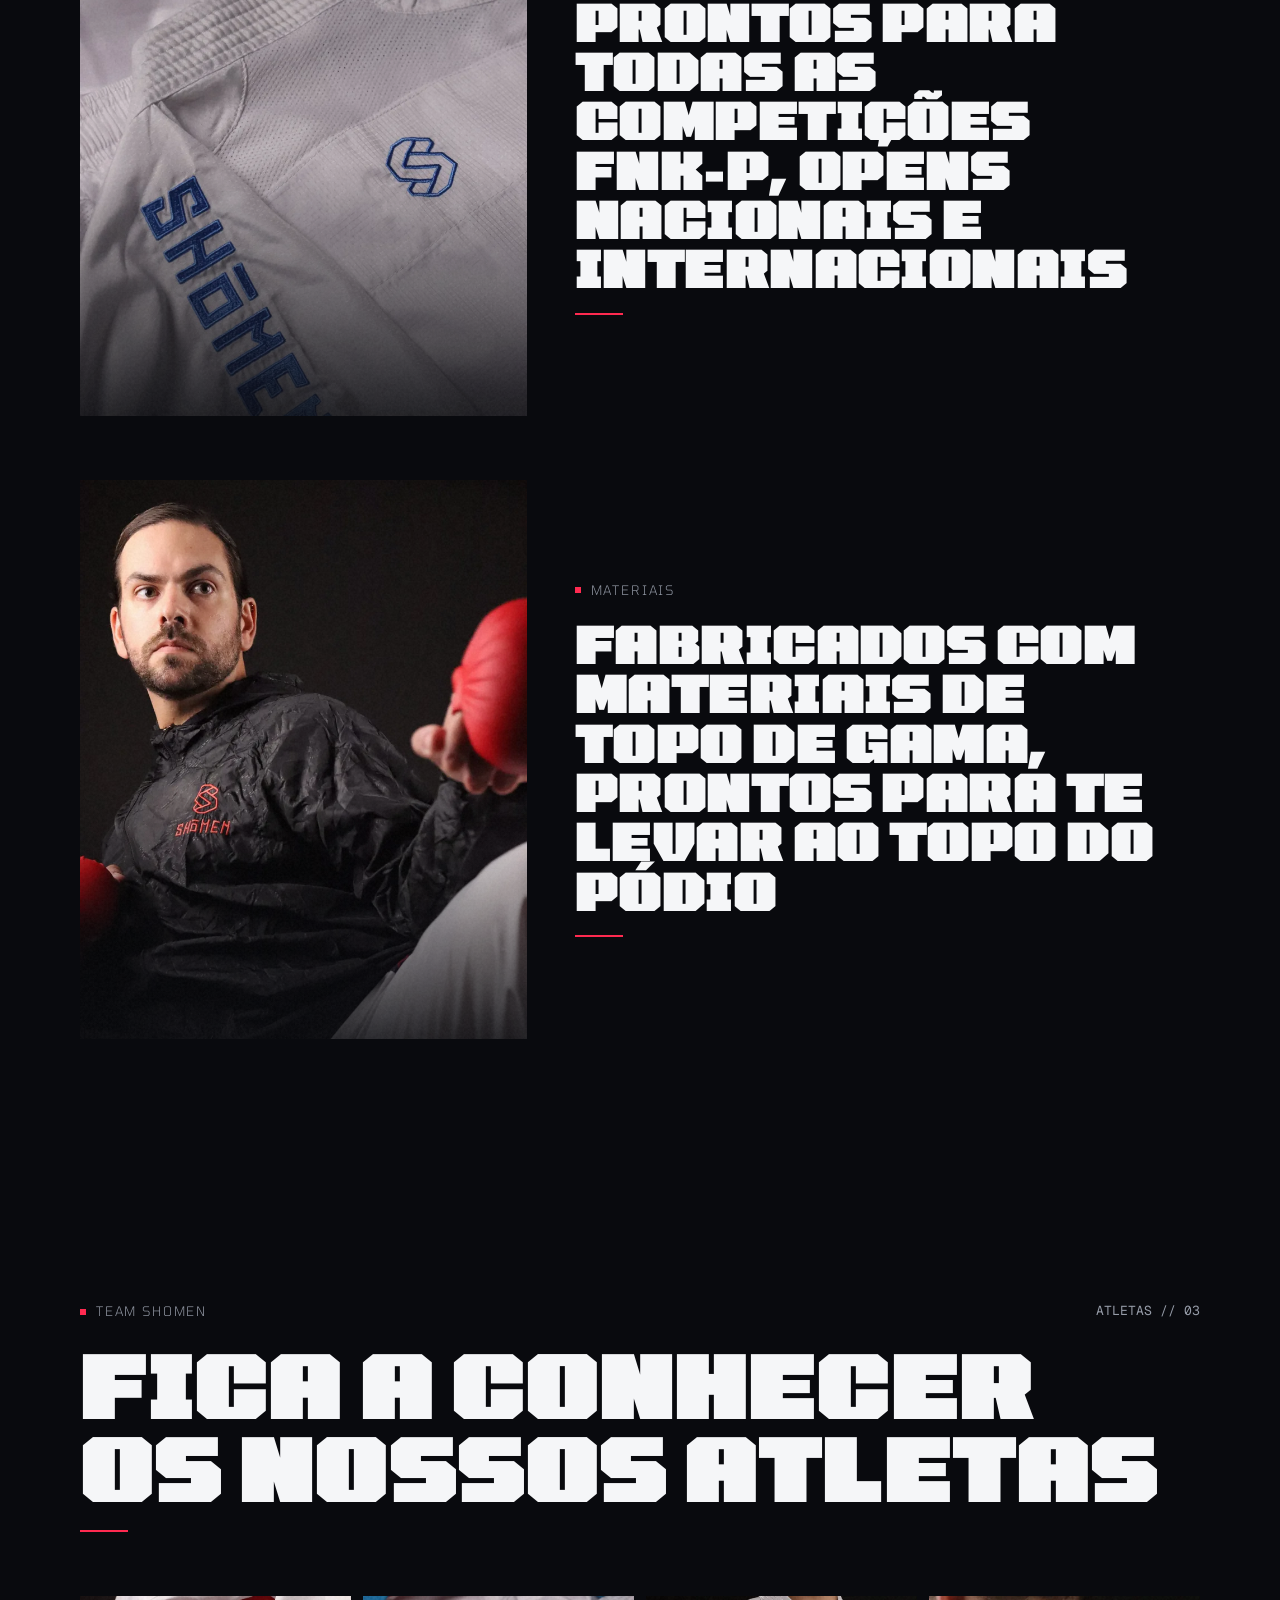
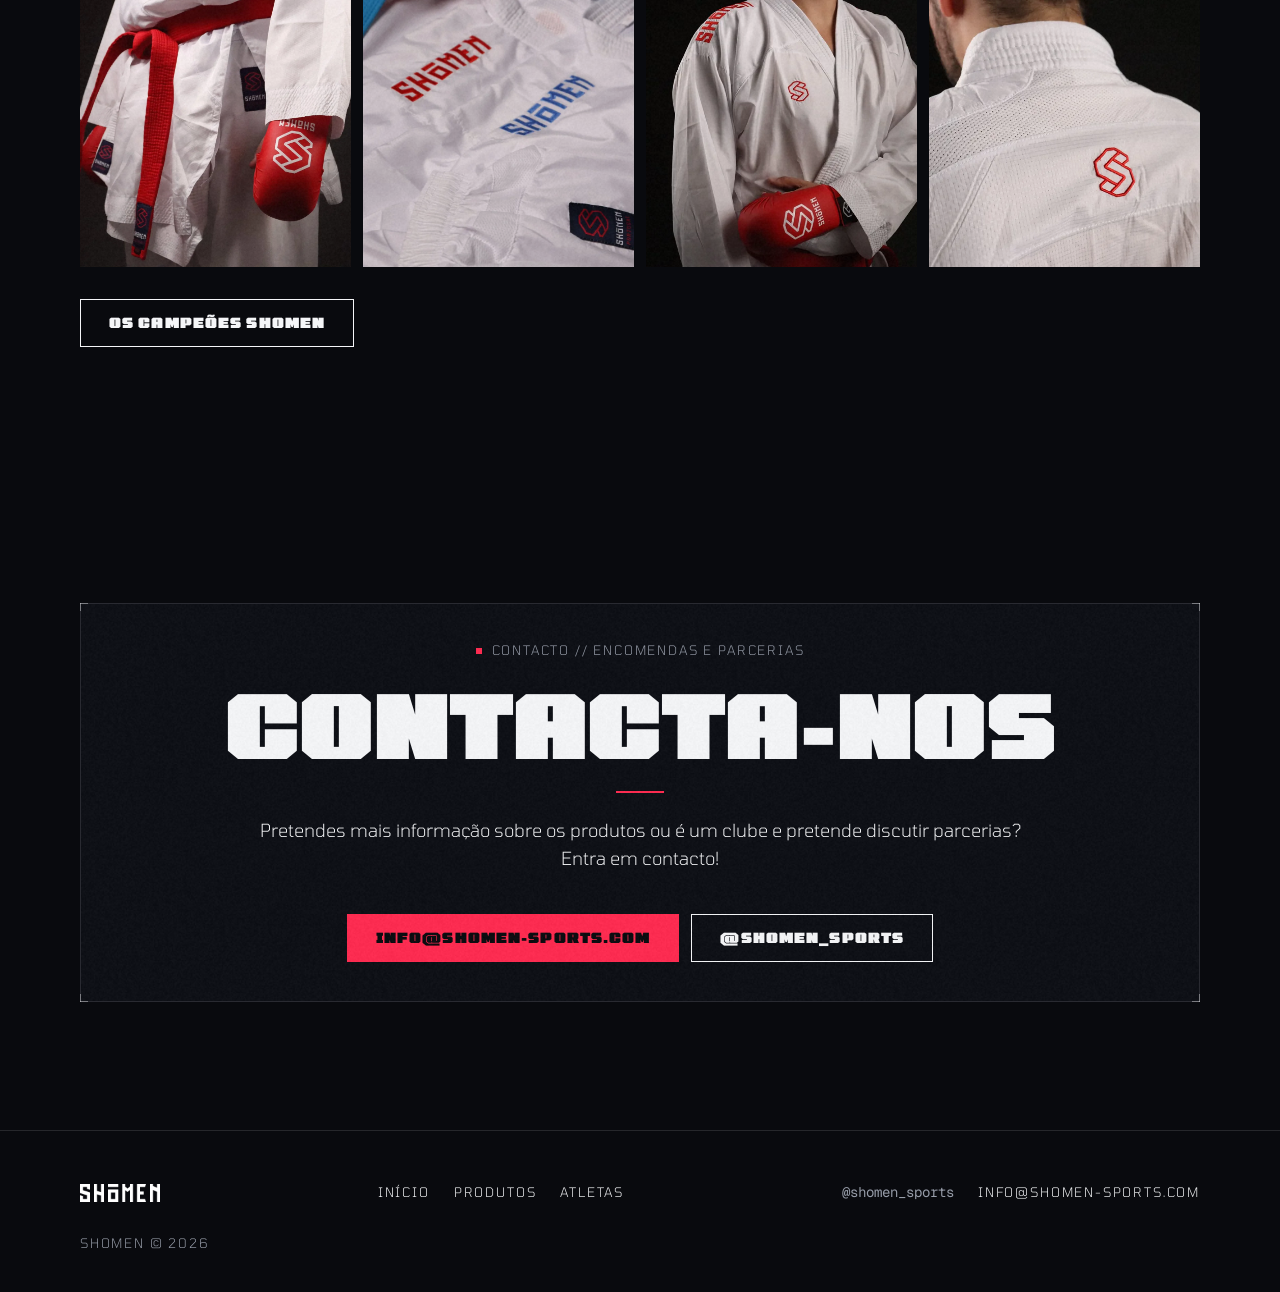
==== commit f031fb77: "Phase 2 step 2: re-lay Início, Produtos and Atletas on the HUD kit (key colour per page, readouts, p" ====
--- a/index.html
+++ b/index.html
@@ -21,46 +21,57 @@
   <meta name="twitter:title" content="Shomen Sports | Equipamento de Karate">
   <meta name="twitter:description" content="Equipamento de competição de kumite criado em Portugal, por atletas para atletas.">
   <meta name="twitter:image" content="https://www.shomen-sports.com/assets/img/originals/social-media-image.png">
-  <link rel="stylesheet" href="assets/css/style.css">
+  <link rel="stylesheet" href="assets/css/hud.css">
 </head>
-<body>
+<body data-key="red">
   <a class="skip-link" href="#conteudo">Saltar para o conteúdo</a>
 
-  <header class="site-header">
-    <div class="container">
-      <a class="brand" href="index.html">
-        <img src="assets/img/originals/union.png" width="960" height="216" alt="Shomen Sports, página inicial">
-      </a>
-      <button class="nav-toggle" type="button" aria-expanded="false" aria-controls="site-nav">
-        <span class="nav-toggle-label">Menu</span>
-      </button>
-      <nav class="site-nav" id="site-nav" aria-label="Navegação principal">
-        <ul>
-          <li><a href="index.html" aria-current="page">Início</a></li>
-          <li><a href="produtos.html">Produtos</a></li>
-          <li><a href="atletas.html">Atletas</a></li>
-        </ul>
-      </nav>
+  <header class="nav">
+    <div class="wrap nav__inner" data-reveal="load">
+      <a class="nav__logo" href="index.html"><img src="assets/img/originals/union.png" width="960" height="216" alt="Shomen Sports, página inicial"></a>
+      <button class="nav__toggle" type="button" aria-expanded="false" aria-controls="nav-menu"><span class="nav__toggle-label">Menu</span></button>
     </div>
+    <nav class="nav__menu" id="nav-menu" aria-label="Navegação principal">
+      <ul class="nav__list">
+        <li><a class="nav__link" href="index.html" aria-current="page">Início</a></li>
+        <li><a class="nav__link" href="produtos.html">Produtos</a></li>
+        <li><a class="nav__link" href="atletas.html">Atletas</a></li>
+      </ul>
+      <div class="nav__menu-foot">
+        <p class="micro">SHOMEN // KARATE // PORTUGAL</p>
+        <a class="handle" href="https://instagram.com/shomen_sports" rel="noopener">@shomen_sports</a>
+      </div>
+    </nav>
   </header>
 
   <main id="conteudo">
 
-    <!-- Hero -->
+    <!-- Hero: full-bleed photo, bottom fade, three stacked lines, HOJE in the key colour, right-aligned readouts, vertical word on the right strip (desktop) -->
     <section class="hero" aria-labelledby="hero-title">
-      <img class="hero-bg"
-           src="assets/img/img_5512-1600.webp"
-           srcset="assets/img/img_5512-800.webp 800w, assets/img/img_5512-1600.webp 1600w"
-           sizes="100vw"
-           width="1600" height="1067"
-           fetchpriority="high"
-           alt="Pormenor de um kimono de kumite branco Shomen com cinto vermelho e luva vermelha">
-      <div class="container">
-        <img class="hero-lockup" src="assets/img/originals/group-137.png" width="2500" height="1919" alt="Logótipo Shomen: hexágono vermelho com a letra S e a palavra Shomen">
-        <h1 id="hero-title">OS CAMPEÕES DE AMANHÃ COMEÇAM HOJE</h1>
-        <div class="actions">
-          <a class="btn" href="produtos.html">Ver produtos</a>
-          <a class="btn btn-secondary" href="atletas.html">Conhecer os atletas</a>
+      <div class="photo photo--fade hero__photo">
+        <img src="assets/img/img_5512-1600.webp"
+             srcset="assets/img/img_5512-800.webp 800w, assets/img/img_5512-1600.webp 1600w"
+             sizes="100vw" width="1600" height="1067" fetchpriority="high"
+             alt="Pormenor de um kimono de kumite branco Shomen com cinto vermelho e luva vermelha">
+      </div>
+      <p class="hero__vword" aria-hidden="true">Shomen</p>
+      <div class="wrap hero__content">
+        <div class="stack stack--lg">
+          <ul class="microbar microbar--start">
+            <li><p class="micro micro--dot micro--white" data-reveal="load">SHOMEN // KARATE // PORTUGAL</p></li>
+            <li><p class="micro" data-reveal="load"><span class="mono">EST. 2025</span></p></li>
+          </ul>
+          <h1 id="hero-title" class="hero__title"><span>OS CAMPEÕES</span><span>DE AMANHÃ</span><span>COMEÇAM <span class="key">HOJE</span></span></h1>
+          <div class="hero__foot">
+            <div class="actions">
+              <a class="btn btn--primary" href="produtos.html">Ver produtos</a>
+              <a class="btn" href="atletas.html">Conhecer os atletas</a>
+            </div>
+            <div class="hero__readouts">
+              <div class="readout readout--end readout--sm"><p class="micro readout__label">Atletas apoiados</p><p class="readout__value">03</p></div>
+              <div class="readout readout--end"><p class="micro readout__label">Est.</p><p class="readout__value">2025</p></div>
+            </div>
+          </div>
         </div>
       </div>
     </section>
@@ -68,171 +79,172 @@
     <!-- Compromisso -->
     <!-- TODO: copy for Pedro's review -->
     <section class="section" id="compromisso" aria-labelledby="compromisso-title">
-      <div class="container">
-        <div class="section-header">
-          <h2 id="compromisso-title">O NOSSO COMPROMISSO</h2>
-        </div>
-        <div class="prose">
-          <p>A Shomen Sports nasceu em 2025, em Portugal, criada por atletas para atletas.</p>
-          <p>Fabricamos equipamento de competição de kumite a preços acessíveis, para que competir seja possível para os jovens atletas cujo talento é maior do que o orçamento da família.</p>
-          <p>Patrocinamos uma equipa de jovens atletas de nível de seleção nacional e somos a única marca portuguesa de karate que paga prémios monetários aos seus atletas.</p>
+      <div class="wrap">
+        <div class="panel" data-reveal="scroll">
+          <div class="panel__head">
+            <p class="micro micro--dot">O NOSSO COMPROMISSO</p>
+            <p class="micro"><span class="mono">SEC. 01</span></p>
+          </div>
+          <div class="fact">
+            <div class="fact__copy">
+              <h2 id="compromisso-title" class="h2--band">A ÚNICA MARCA PORTUGUESA DE KARATE QUE PAGA PRÉMIOS AOS SEUS ATLETAS</h2>
+              <hr class="rule rule--key">
+              <p>A Shomen Sports nasceu em 2025, em Portugal, criada por atletas para atletas.</p>
+              <p>Fabricamos equipamento de competição de kumite a preços acessíveis, para que competir seja possível para os jovens atletas cujo talento é maior do que o orçamento da família.</p>
+              <p>Patrocinamos uma equipa de jovens atletas de nível de seleção nacional e somos a única marca portuguesa de karate que paga prémios monetários aos seus atletas.</p>
+            </div>
+            <div class="fact__aside">
+              <div class="readout"><p class="micro readout__label">Atletas apoiados</p><p class="readout__value">03</p></div>
+              <svg class="reticle" viewBox="0 0 24 24" aria-hidden="true" focusable="false"><circle cx="12" cy="12" r="8"/><line x1="12" y1="0" x2="12" y2="5"/><line x1="12" y1="19" x2="12" y2="24"/><line x1="0" y1="12" x2="5" y2="12"/><line x1="19" y1="12" x2="24" y2="12"/><circle class="reticle__dot" cx="12" cy="12" r="1.5"/></svg>
+            </div>
+          </div>
         </div>
       </div>
     </section>
 
     <!-- Produtos teaser -->
     <section class="section" id="produtos" aria-labelledby="produtos-title">
-      <div class="container">
-        <div class="section-header">
+      <div class="wrap">
+        <div class="section__head">
+          <ul class="microbar">
+            <li><p class="micro micro--dot">Equipamento</p></li>
+            <li><p class="micro"><span class="mono">04 // KU01 · BE01 · CV01 · TS02</span></p></li>
+          </ul>
           <h2 id="produtos-title">Equipa-te para a competição</h2>
-        </div>
-        <ul class="grid grid-4" role="list">
-          <li class="card">
-            <a class="card-link" href="produtos.html#kit-kumite-aka-ao">
-              <div class="card-media">
-                <img src="assets/img/img_5415-800.webp"
-                     srcset="assets/img/img_5415-800.webp 800w, assets/img/img_5415-1600.webp 1600w"
-                     sizes="(min-width: 1132px) 350px, (min-width: 720px) 45vw, calc(100vw - 32px)"
-                     width="800" height="1200" loading="lazy"
-                     alt="Casaco de kimono de kumite branco Shomen com cinto vermelho, visto de frente">
-              </div>
-              <div class="card-body">
-                <h3 class="card-title">Kit Kumite Aka + Ao (2 Casacos + 1 Calça)</h3>
-                <p>Kit Kimono de Competição Kumite (Aka + Ao).</p>
-              </div>
-            </a>
-          </li>
-          <li class="card">
-            <a class="card-link" href="produtos.html#cintos-kumite">
-              <div class="card-media">
-                <img src="assets/img/img_5771-800.webp"
-                     srcset="assets/img/img_5771-800.webp 800w, assets/img/img_5771-1600.webp 1600w"
-                     sizes="(min-width: 1132px) 350px, (min-width: 720px) 45vw, calc(100vw - 32px)"
-                     width="800" height="1200" loading="lazy"
-                     alt="Cintos de kumite azul e vermelho Shomen sobre um kimono branco">
-              </div>
-              <div class="card-body">
-                <h3 class="card-title">Conjunto 2 Cintos (Aka + Ao)</h3>
-                <p>Conjunto de Cintos Kumite Aka + Ao (Azul + Vermelho)</p>
-              </div>
-            </a>
-          </li>
-          <li class="card">
-            <a class="card-link" href="produtos.html#corta-vento">
-              <div class="card-media">
-                <img class="pos-top" src="assets/img/img_5352-800.webp"
-                     srcset="assets/img/img_5352-800.webp 800w, assets/img/img_5352-1600.webp 1600w"
-                     sizes="(min-width: 1132px) 350px, (min-width: 720px) 45vw, calc(100vw - 32px)"
-                     width="800" height="1200" loading="lazy"
-                     alt="Atleta com o corta-vento preto Shomen com capuz, visto de frente">
-              </div>
-              <div class="card-body">
-                <h3 class="card-title">Corta Vento Colapsável</h3>
-                <p>Ideal para aquecimento e viagens.</p>
-              </div>
-            </a>
-          </li>
-          <li class="card">
-            <a class="card-link" href="produtos.html#tshirt-preta">
-              <div class="card-media">
-                <img class="pos-top" src="assets/img/img_5312-800.webp"
-                     srcset="assets/img/img_5312-800.webp 800w, assets/img/img_5312-1600.webp 1600w"
-                     sizes="(min-width: 1132px) 350px, (min-width: 720px) 45vw, calc(100vw - 32px)"
-                     width="800" height="1200" loading="lazy"
-                     alt="Atleta com a t-shirt técnica preta Shomen, com o logótipo bordado a vermelho no peito">
-              </div>
-              <div class="card-body">
-                <h3 class="card-title">T-Shirt Técnica Preta</h3>
-                <p>T-Shirt Técnica ultra leve para treino.</p>
-              </div>
-            </a>
-          </li>
-        </ul>
-        <div class="section-footer">
+          <hr class="rule rule--key">
+        </div>
+        <ul class="grid grid--4">
+          <li class="panel panel--flush tile" data-reveal="scroll">
+            <a href="produtos.html#kit-kumite-aka-ao">
+              <div class="photo"><img src="assets/img/img_5415-800.webp" srcset="assets/img/img_5415-800.webp 800w, assets/img/img_5415-1600.webp 1600w" sizes="(min-width: 1280px) 280px, (min-width: 720px) 45vw, calc(100vw - 32px)" width="800" height="1200" loading="lazy" alt="Casaco de kimono de kumite branco Shomen com cinto vermelho, visto de frente"></div>
+              <div class="tile__body">
+                <p class="tile__ref">REF. KU01</p>
+                <h3 class="tile__name">Kit Kumite Aka + Ao (2 Casacos + 1 Calça)</h3>
+                <p class="tile__excerpt">Kit Kimono de Competição Kumite (Aka + Ao).</p>
+              </div>
+            </a>
+          </li>
+          <li class="panel panel--flush tile" data-reveal="scroll">
+            <a href="produtos.html#cintos-kumite">
+              <div class="photo"><img src="assets/img/img_5771-800.webp" srcset="assets/img/img_5771-800.webp 800w, assets/img/img_5771-1600.webp 1600w" sizes="(min-width: 1280px) 280px, (min-width: 720px) 45vw, calc(100vw - 32px)" width="800" height="1200" loading="lazy" alt="Cintos de kumite azul e vermelho Shomen sobre um kimono branco"></div>
+              <div class="tile__body">
+                <p class="tile__ref">REF. BE01</p>
+                <h3 class="tile__name">Conjunto 2 Cintos (Aka + Ao)</h3>
+                <p class="tile__excerpt">Conjunto de Cintos Kumite Aka + Ao (Azul + Vermelho)</p>
+              </div>
+            </a>
+          </li>
+          <li class="panel panel--flush tile" data-reveal="scroll">
+            <a href="produtos.html#corta-vento">
+              <div class="photo"><img class="pos-top" src="assets/img/img_5352-800.webp" srcset="assets/img/img_5352-800.webp 800w, assets/img/img_5352-1600.webp 1600w" sizes="(min-width: 1280px) 280px, (min-width: 720px) 45vw, calc(100vw - 32px)" width="800" height="1200" loading="lazy" alt="Atleta com o corta-vento preto Shomen com capuz, visto de frente"></div>
+              <div class="tile__body">
+                <p class="tile__ref">REF. CV01</p>
+                <h3 class="tile__name">Corta Vento Colapsável</h3>
+                <p class="tile__excerpt">Ideal para aquecimento e viagens.</p>
+              </div>
+            </a>
+          </li>
+          <li class="panel panel--flush tile" data-reveal="scroll">
+            <a href="produtos.html#tshirt-preta">
+              <div class="photo"><img class="pos-top" src="assets/img/img_5312-800.webp" srcset="assets/img/img_5312-800.webp 800w, assets/img/img_5312-1600.webp 1600w" sizes="(min-width: 1280px) 280px, (min-width: 720px) 45vw, calc(100vw - 32px)" width="800" height="1200" loading="lazy" alt="Atleta com a t-shirt técnica preta Shomen, com o logótipo bordado a vermelho no peito"></div>
+              <div class="tile__body">
+                <p class="tile__ref">REF. TS02</p>
+                <h3 class="tile__name">T-Shirt Técnica Preta</h3>
+                <p class="tile__excerpt">T-Shirt Técnica ultra leve para treino.</p>
+              </div>
+            </a>
+          </li>
+        </ul>
+        <div class="actions" style="margin-top: 32px;">
           <a class="btn" href="produtos.html">Ver todos os produtos</a>
         </div>
       </div>
     </section>
 
-    <!-- Statement bands -->
+    <!-- Statement bands: photo left / text right on desktop, stacked on mobile -->
     <section class="section" aria-label="Competição e materiais">
-      <div class="container">
-        <div class="band">
-          <div class="band-media">
-            <img src="assets/img/img_5811-800.webp"
-                 srcset="assets/img/img_5811-800.webp 800w, assets/img/img_5811-1600.webp 1600w"
-                 sizes="(min-width: 1132px) 526px, (min-width: 720px) 48vw, calc(100vw - 32px)"
-                 width="800" height="1200" loading="lazy"
-                 alt="Pormenor das letras Shomen bordadas a azul na manga de um kimono branco">
-          </div>
-          <h2>prontos para TODAS AS COMPETIÇÕES<br>FNK-P, OPENS nacionais e internacionais</h2>
-        </div>
-        <div class="band band-reverse">
-          <div class="band-media">
-            <img class="pos-top" src="assets/img/img_5377-800.webp"
-                 srcset="assets/img/img_5377-800.webp 800w, assets/img/img_5377-1600.webp 1600w"
-                 sizes="(min-width: 1132px) 526px, (min-width: 720px) 48vw, calc(100vw - 32px)"
-                 width="800" height="1200" loading="lazy"
-                 alt="Atleta a executar um pontapé com o corta-vento preto Shomen e luvas vermelhas">
-          </div>
-          <h2>FABRICADOS COM MATERIAIS DE TOPO DE GAMA,<br>PRONTOS PARA TE LEVAR AO TOPO DO pÓDIO</h2>
-        </div>
-      </div>
-    </section>
-
-    <!-- Atletas teaser -->
+      <div class="wrap">
+        <div class="band" data-reveal="scroll">
+          <div class="photo photo--vignette">
+            <img src="assets/img/img_5811-800.webp" srcset="assets/img/img_5811-800.webp 800w, assets/img/img_5811-1600.webp 1600w" sizes="(min-width: 1280px) 460px, (min-width: 720px) 40vw, calc(100vw - 32px)" width="800" height="1200" loading="lazy" alt="Pormenor das letras Shomen bordadas a azul na manga de um kimono branco">
+          </div>
+          <div class="band__body">
+            <p class="micro micro--dot">Competição</p>
+            <h2 class="h2--band">prontos para TODAS AS COMPETIÇÕES<br>FNK-P, OPENS nacionais e internacionais</h2>
+            <hr class="rule rule--key">
+          </div>
+        </div>
+        <div class="band" data-reveal="scroll">
+          <div class="photo photo--vignette">
+            <img class="pos-top" src="assets/img/img_5377-800.webp" srcset="assets/img/img_5377-800.webp 800w, assets/img/img_5377-1600.webp 1600w" sizes="(min-width: 1280px) 460px, (min-width: 720px) 40vw, calc(100vw - 32px)" width="800" height="1200" loading="lazy" alt="Atleta a executar um pontapé com o corta-vento preto Shomen e luvas vermelhas">
+          </div>
+          <div class="band__body">
+            <p class="micro micro--dot">Materiais</p>
+            <h2 class="h2--band">FABRICADOS COM MATERIAIS DE TOPO DE GAMA,<br>PRONTOS PARA TE LEVAR AO TOPO DO pÓDIO</h2>
+            <hr class="rule rule--key">
+          </div>
+        </div>
+      </div>
+    </section>
+
+    <!-- Atletas teaser: 4-photo strip (no athlete labels: none of these photos is an identified athlete, see assets/img/SOURCES.md) -->
     <section class="section" id="atletas" aria-labelledby="atletas-title">
-      <div class="container">
-        <div class="section-header">
+      <div class="wrap">
+        <div class="section__head">
+          <ul class="microbar">
+            <li><p class="micro micro--dot">Team Shomen</p></li>
+            <li><p class="micro"><span class="mono">ATLETAS // 03</span></p></li>
+          </ul>
           <h2 id="atletas-title">FIca A CONHECER OS NOSSOS ATLETAS</h2>
-        </div>
-        <ul class="strip" role="list">
-          <li><img src="assets/img/img_5512-800.webp" srcset="assets/img/img_5512-800.webp 800w, assets/img/img_5512-1600.webp 1600w" sizes="(min-width: 1132px) 260px, (min-width: 720px) 24vw, 48vw" width="800" height="533" loading="lazy" alt="Pormenor do cinto vermelho e da luva vermelha sobre um kimono Shomen"></li>
-          <li><img src="assets/img/img_5799-800.webp" srcset="assets/img/img_5799-800.webp 800w, assets/img/img_5799-1600.webp 1600w" sizes="(min-width: 1132px) 260px, (min-width: 720px) 24vw, 48vw" width="800" height="1200" loading="lazy" alt="Kimonos Shomen dobrados com cintos azul e vermelho"></li>
-          <li><img src="assets/img/img_5526-800.webp" srcset="assets/img/img_5526-800.webp 800w, assets/img/img_5526-1600.webp 1600w" sizes="(min-width: 1132px) 260px, (min-width: 720px) 24vw, 48vw" width="800" height="533" loading="lazy" alt="Atleta com o kimono Shomen a segurar uma luva vermelha"></li>
-          <li><img src="assets/img/img_5480-800.webp" srcset="assets/img/img_5480-800.webp 800w, assets/img/img_5480-1600.webp 1600w" sizes="(min-width: 1132px) 260px, (min-width: 720px) 24vw, 48vw" width="800" height="533" loading="lazy" alt="Costas de um casaco de kimono Shomen com o logótipo bordado a vermelho na nuca"></li>
-        </ul>
-        <a class="btn" href="atletas.html">os campeões shomen</a>
+          <hr class="rule rule--key">
+        </div>
+        <ul class="strip" data-reveal="scroll">
+          <li><div class="photo"><img src="assets/img/img_5512-800.webp" srcset="assets/img/img_5512-800.webp 800w, assets/img/img_5512-1600.webp 1600w" sizes="(min-width: 1280px) 280px, (min-width: 720px) 24vw, 48vw" width="800" height="533" loading="lazy" alt="Pormenor do cinto vermelho e da luva vermelha sobre um kimono Shomen"></div></li>
+          <li><div class="photo"><img src="assets/img/img_5799-800.webp" srcset="assets/img/img_5799-800.webp 800w, assets/img/img_5799-1600.webp 1600w" sizes="(min-width: 1280px) 280px, (min-width: 720px) 24vw, 48vw" width="800" height="1200" loading="lazy" alt="Kimonos Shomen dobrados com cintos azul e vermelho"></div></li>
+          <li><div class="photo"><img src="assets/img/img_5526-800.webp" srcset="assets/img/img_5526-800.webp 800w, assets/img/img_5526-1600.webp 1600w" sizes="(min-width: 1280px) 280px, (min-width: 720px) 24vw, 48vw" width="800" height="533" loading="lazy" alt="Atleta com o kimono Shomen a segurar uma luva vermelha"></div></li>
+          <li><div class="photo"><img src="assets/img/img_5480-800.webp" srcset="assets/img/img_5480-800.webp 800w, assets/img/img_5480-1600.webp 1600w" sizes="(min-width: 1280px) 280px, (min-width: 720px) 24vw, 48vw" width="800" height="533" loading="lazy" alt="Costas de um casaco de kimono Shomen com o logótipo bordado a vermelho na nuca"></div></li>
+        </ul>
+        <div class="actions" style="margin-top: 32px;">
+          <a class="btn" href="atletas.html">os campeões shomen</a>
+        </div>
       </div>
     </section>
 
     <!-- Contacto -->
-    <section class="section contact" id="contacto" aria-labelledby="contacto-title">
-      <div class="container">
-        <div class="section-header">
+    <section class="section" id="contacto" aria-labelledby="contacto-title">
+      <div class="wrap">
+        <div class="panel contact" data-reveal="scroll">
+          <p class="micro micro--dot">Contacto // encomendas e parcerias</p>
           <h2 id="contacto-title">CONTACTa-NOS</h2>
-        </div>
-        <div class="prose">
+          <hr class="rule rule--key">
           <p>Pretendes mais informação sobre os produtos ou é um clube e pretende discutir parcerias? Entra em contacto!</p>
-        </div>
-        <div class="actions">
-          <a class="btn" href="mailto:info@shomen-sports.com">info@shomen-sports.com</a>
-          <a class="btn btn-secondary" href="https://instagram.com/shomen_sports" rel="noopener">Instagram @shomen_sports</a>
+          <div class="actions actions--center">
+            <a class="btn btn--primary" href="mailto:info@shomen-sports.com">info@shomen-sports.com</a>
+            <a class="btn" href="https://instagram.com/shomen_sports" rel="noopener">@shomen_sports</a>
+          </div>
         </div>
       </div>
     </section>
 
   </main>
 
-  <footer class="site-footer">
-    <div class="container">
-      <a class="brand" href="index.html">
-        <img src="assets/img/originals/union.png" width="960" height="216" alt="Shomen Sports, página inicial">
-      </a>
-      <nav class="footer-nav" aria-label="Rodapé">
+  <footer class="footer">
+    <div class="wrap footer__inner">
+      <a class="footer__logo" href="index.html"><img src="assets/img/originals/union.png" width="960" height="216" alt="Shomen Sports, página inicial"></a>
+      <nav class="footer__nav" aria-label="Rodapé">
         <ul>
-          <li><a href="index.html">Início</a></li>
-          <li><a href="produtos.html">Produtos</a></li>
-          <li><a href="atletas.html">Atletas</a></li>
+          <li><a class="micro micro--white" href="index.html">Início</a></li>
+          <li><a class="micro micro--white" href="produtos.html">Produtos</a></li>
+          <li><a class="micro micro--white" href="atletas.html">Atletas</a></li>
         </ul>
       </nav>
-      <address class="footer-links">
+      <address class="footer__links">
         <ul>
-          <li><a href="https://instagram.com/shomen_sports" rel="noopener">Instagram</a></li>
-          <li><a href="mailto:info@shomen-sports.com">info@shomen-sports.com</a></li>
+          <li><a class="handle" href="https://instagram.com/shomen_sports" rel="noopener">@shomen_sports</a></li>
+          <li><a class="micro micro--white" href="mailto:info@shomen-sports.com">info@shomen-sports.com</a></li>
         </ul>
       </address>
-      <p class="copyright">SHOMEN SPORTS © 2026</p>
+      <p class="micro footer__copy">SHOMEN © 2026</p>
     </div>
   </footer>
 
--- a/assets/css/hud.css
+++ b/assets/css/hud.css
@@ -0,0 +1,542 @@
+/* ==========================================================================
+   SHOMEN HUD — Phase 2 component kit. Replaces the Phase 1 stylesheet.
+   Tokens from the brand's HUD spec (shomen-engine/specs/hud-spec.md).
+   Rules baked in here:
+   - White does the talking. One key colour per page via [data-key] on <body>
+     (Início red, Produtos blue, Atletas red+green per athlete). Yellow only as
+     a 2–4 px micro-accent. Grey/dim only for secondary text and rules.
+   - Tomorrow 300 Light + 900 Black (400 Regular only for copy over photos).
+     Geist Mono only for numbers and codes.
+   - Square corners everywhere. None of the video-only FX from the post engine.
+   - Grain (2.8 % noise) on every photo and panel via ::after.
+   ========================================================================== */
+
+@font-face { font-family: "Tomorrow"; src: url("../fonts/Tomorrow-Light.woff2") format("woff2"); font-weight: 300; font-style: normal; font-display: swap; }
+@font-face { font-family: "Tomorrow"; src: url("../fonts/Tomorrow-Regular.woff2") format("woff2"); font-weight: 400; font-style: normal; font-display: swap; }
+@font-face { font-family: "Tomorrow"; src: url("../fonts/Tomorrow-Black.woff2") format("woff2"); font-weight: 900; font-style: normal; font-display: swap; }
+@font-face { font-family: "Geist Mono"; src: url("../fonts/GeistMono-Regular.woff2") format("woff2"); font-weight: 400; font-style: normal; font-display: swap; }
+@font-face { font-family: "Geist Mono"; src: url("../fonts/GeistMono-Bold.woff2") format("woff2"); font-weight: 700; font-style: normal; font-display: swap; }
+
+:root {
+  --bg: #090A0E;
+  --panel: rgba(14, 16, 22, .85);
+  --panel-solid: #0E1016;
+  --white: #F5F6F8;
+  --grey: #969CA8;
+  --dim: #464C5A;
+  --red: #FF2A50;
+  --blue: #54C8FF;
+  --green: #22E080;
+  --yellow: #FFD23F;
+  --line: rgba(245, 246, 248, .12);
+  --tick: rgba(245, 246, 248, .4);
+  --key: var(--red);
+
+  --font-sans: "Tomorrow", system-ui, -apple-system, "Segoe UI", sans-serif;
+  --font-mono: "Geist Mono", ui-monospace, "SFMono-Regular", Menlo, monospace;
+
+  /* Type scale — obvious jumps: 150 / 88 / 48 / 34 / 18 / 13 */
+  --fs-hero: clamp(56px, 12vw, 150px);
+  --fs-h2: clamp(36px, 7vw, 88px);
+  --fs-h2-band: clamp(28px, 4.2vw, 52px);
+  --fs-h3: 34px;
+  --fs-body: 18px;
+  --fs-micro: 13px;
+  --track-micro: .14em;
+
+  --max: 1200px;
+  --gutter: clamp(16px, 4vw, 40px);
+  --gap: 24px;
+  --space: clamp(64px, 10vw, 140px);
+  --space-sm: clamp(32px, 5vw, 64px);
+  --nav-h: 64px;
+  --ease: cubic-bezier(.2, .8, .2, 1);
+}
+
+[data-key="red"] { --key: var(--red); }
+[data-key="blue"] { --key: var(--blue); }
+[data-key="green"] { --key: var(--green); }
+
+/* --------------------------------------------------------------------------
+   Base
+   -------------------------------------------------------------------------- */
+
+*, *::before, *::after { box-sizing: border-box; border-radius: 0; }
+
+html { -webkit-text-size-adjust: 100%; scroll-padding-top: calc(var(--nav-h) + 16px); }
+
+body {
+  margin: 0;
+  background: var(--bg);
+  color: var(--white);
+  font-family: var(--font-sans);
+  font-weight: 300;
+  font-size: var(--fs-body);
+  line-height: 1.55;
+  overflow-wrap: anywhere;
+}
+
+html.menu-open, html.menu-open body { overflow: hidden; }
+
+img { display: block; max-width: 100%; height: auto; }
+figure { margin: 0; }
+address { font-style: normal; }
+p { margin: 0 0 1em; max-width: 64ch; }
+p:last-child { margin-bottom: 0; }
+strong { font-weight: 900; }
+
+h1, h2, h3, .h1, .h2, .h3, .name {
+  margin: 0;
+  font-weight: 900;
+  line-height: .95;
+  letter-spacing: -.01em;
+  text-transform: uppercase;
+  text-wrap: balance;
+  overflow-wrap: normal;
+}
+h1, .h1 { font-size: var(--fs-hero); letter-spacing: -.015em; }
+h2, .h2 { font-size: var(--fs-h2); }
+h3, .h3 { font-size: var(--fs-h3); }
+.h2--band { font-size: var(--fs-h2-band); }
+
+a { color: var(--white); text-underline-offset: .18em; text-decoration-thickness: 1px; }
+a:hover { color: var(--key); }
+:focus-visible { outline: 2px solid var(--key); outline-offset: 3px; }
+
+.mono { font-family: var(--font-mono); letter-spacing: 0; font-weight: 400; }
+.regular { font-weight: 400; }
+.key { color: var(--key); }
+.grey { color: var(--grey); }
+
+.visually-hidden {
+  position: absolute; width: 1px; height: 1px; margin: -1px; padding: 0;
+  overflow: hidden; clip: rect(0 0 0 0); white-space: nowrap; border: 0;
+}
+
+.skip-link {
+  position: absolute; left: var(--gutter); top: -100px; z-index: 100;
+  padding: 12px 16px; background: var(--white); color: var(--bg);
+  font-weight: 900; text-transform: uppercase; letter-spacing: .08em; font-size: 13px;
+}
+.skip-link:focus { top: 12px; }
+
+.wrap { max-width: var(--max); margin-inline: auto; padding-inline: var(--gutter); }
+.section { padding-block: var(--space); }
+.section--tight { padding-block: var(--space-sm); }
+.section__head { display: grid; gap: 20px; margin-bottom: var(--space-sm); }
+.section__head--center { justify-items: center; text-align: center; }
+.stack { display: grid; gap: 16px; }
+.stack--lg { gap: 32px; }
+
+/* --------------------------------------------------------------------------
+   Grain (always on, over photos and panels)
+   -------------------------------------------------------------------------- */
+
+.grain { position: relative; }
+.grain::after, .panel::after, .photo::after {
+  content: "";
+  position: absolute;
+  inset: 0;
+  z-index: 2;
+  background: url("../img/grain.png") repeat 0 0 / 256px 256px;
+  opacity: .028;
+  pointer-events: none;
+}
+
+/* --------------------------------------------------------------------------
+   Micro-labels, rules, readouts, chips, reticle
+   -------------------------------------------------------------------------- */
+
+.micro {
+  display: inline-flex;
+  align-items: center;
+  gap: 10px;
+  margin: 0;
+  color: var(--grey);
+  font-family: var(--font-sans);
+  font-weight: 300;
+  font-size: var(--fs-micro);
+  letter-spacing: var(--track-micro);
+  line-height: 1.3;
+  text-transform: uppercase;
+}
+.micro--white { color: var(--white); }
+.micro--dot::before { content: ""; flex: none; width: 6px; height: 6px; background: var(--key); }
+.micro--tick::before { content: ""; flex: none; width: 3px; height: 12px; background: var(--yellow); }
+.micro .mono { font-size: 13px; }
+
+.microbar {
+  display: flex;
+  flex-wrap: wrap;
+  align-items: center;
+  justify-content: space-between;
+  gap: 12px 32px;
+  list-style: none;
+  margin: 0;
+  padding: 0;
+}
+.microbar--start { justify-content: flex-start; }
+.microbar--end { justify-content: flex-end; }
+
+.rule { border: 0; margin: 0; height: 1px; width: 100%; background: var(--line); }
+.rule--key { height: 2px; width: 48px; max-width: 48px; background: var(--key); }
+.rule--vertical { width: 1px; height: 100%; }
+
+.readout { display: grid; gap: 8px; align-content: start; }
+.readout__label { color: var(--grey); }
+.readout__value {
+  font-family: var(--font-mono);
+  font-weight: 700;
+  font-size: clamp(28px, 4vw, 40px);
+  line-height: 1;
+  color: var(--white);
+  letter-spacing: -.02em;
+}
+.readout__value .key { color: var(--key); }
+.readout--sm .readout__value { font-size: 18px; font-weight: 400; letter-spacing: 0; }
+.readout--text .readout__value { font-family: var(--font-sans); font-weight: 300; font-size: 18px; letter-spacing: 0; line-height: 1.4; }
+.hero .micro { font-weight: 400; }
+.readout--end { text-align: right; justify-items: end; }
+
+.readouts { list-style: none; margin: 0; padding: 0; border-top: 1px solid var(--line); }
+.readouts li {
+  display: grid;
+  grid-template-columns: 64px 1fr;
+  gap: 16px;
+  align-items: baseline;
+  padding: 12px 0;
+  border-bottom: 1px solid var(--line);
+}
+.readouts .val { font-family: var(--font-mono); font-weight: 700; font-size: 22px; line-height: 1; color: var(--white); }
+.readouts .val:empty::before { content: "\2014"; color: var(--dim); }
+.readouts .lab { font-weight: 300; font-size: 15px; letter-spacing: .08em; text-transform: uppercase; line-height: 1.35; }
+
+.chips { display: flex; flex-wrap: wrap; gap: 8px; list-style: none; margin: 0; padding: 0; }
+.chip {
+  display: inline-flex; align-items: center; justify-content: center;
+  min-height: 36px; padding: 0 12px;
+  border: 1px solid var(--line);
+  font-family: var(--font-mono); font-size: 14px; line-height: 1; color: var(--white);
+}
+.chip--key { border-color: var(--key); color: var(--key); }
+
+.reticle { display: block; width: 24px; height: 24px; color: var(--dim); flex: none; }
+.reticle circle, .reticle line { stroke: currentColor; stroke-width: 1; fill: none; }
+.reticle .reticle__dot { fill: var(--yellow); stroke: none; }
+
+.handle { font-family: var(--font-mono); font-size: 14px; color: var(--grey); text-decoration: none; }
+.handle:hover { color: var(--key); text-decoration: underline; }
+
+/* --------------------------------------------------------------------------
+   Panel — 1 px line border, four 8 px corner ticks, grain
+   -------------------------------------------------------------------------- */
+
+.panel {
+  position: relative;
+  background: var(--panel);
+  border: 1px solid var(--line);
+  padding: clamp(20px, 3vw, 40px);
+}
+.panel--flush { padding: 0; }
+.panel::before {
+  content: "";
+  position: absolute;
+  inset: -1px;
+  z-index: 3;
+  pointer-events: none;
+  background-image:
+    linear-gradient(var(--tick), var(--tick)), linear-gradient(var(--tick), var(--tick)),
+    linear-gradient(var(--tick), var(--tick)), linear-gradient(var(--tick), var(--tick)),
+    linear-gradient(var(--tick), var(--tick)), linear-gradient(var(--tick), var(--tick)),
+    linear-gradient(var(--tick), var(--tick)), linear-gradient(var(--tick), var(--tick));
+  background-size: 8px 1px, 1px 8px, 8px 1px, 1px 8px, 8px 1px, 1px 8px, 8px 1px, 1px 8px;
+  background-position: 0 0, 0 0, 100% 0, 100% 0, 0 100%, 0 100%, 100% 100%, 100% 100%;
+  background-repeat: no-repeat;
+}
+.panel > * { position: relative; z-index: 1; }
+.panel__head { display: flex; flex-wrap: wrap; justify-content: space-between; align-items: center; gap: 12px 24px; margin-bottom: 24px; }
+
+/* --------------------------------------------------------------------------
+   Photo
+   -------------------------------------------------------------------------- */
+
+.photo { position: relative; overflow: hidden; background: var(--panel-solid); }
+.photo img { width: 100%; height: 100%; object-fit: cover; object-position: 50% 50%; }
+.photo--fade::before {
+  content: "";
+  position: absolute;
+  inset: 0;
+  z-index: 1;
+  background: linear-gradient(transparent 40%, var(--bg));
+  pointer-events: none;
+}
+.photo--vignette::before {
+  content: "";
+  position: absolute;
+  inset: 0;
+  z-index: 1;
+  background: linear-gradient(to top, rgba(9, 10, 14, .85), transparent 45%);
+  pointer-events: none;
+}
+img.pos-top { object-position: 50% 10%; }
+img.pos-top-20 { object-position: 50% 20%; }
+.photo--4x5 { aspect-ratio: 4 / 5; }
+.photo--1x1 { aspect-ratio: 1; }
+.photo--3x2 { aspect-ratio: 3 / 2; }
+
+/* --------------------------------------------------------------------------
+   Buttons
+   -------------------------------------------------------------------------- */
+
+.btn {
+  display: inline-flex;
+  align-items: center;
+  justify-content: center;
+  gap: 12px;
+  min-height: 48px;
+  padding: 0 28px;
+  border: 1px solid var(--white);
+  background: transparent;
+  color: var(--white);
+  font-family: var(--font-sans);
+  font-weight: 900;
+  font-size: 14px;
+  line-height: 1;
+  letter-spacing: .08em;
+  text-transform: uppercase;
+  text-decoration: none;
+  text-align: center;
+  cursor: pointer;
+  transition: background-color .2s var(--ease), color .2s var(--ease), border-color .2s var(--ease);
+}
+.btn:hover, .btn:focus-visible { background: var(--white); border-color: var(--white); color: var(--bg); }
+.btn--primary { background: var(--key); border-color: var(--key); color: var(--bg); }
+.btn--primary:hover, .btn--primary:focus-visible { background: var(--white); border-color: var(--white); color: var(--bg); }
+.btn--block { width: 100%; }
+.actions { display: flex; flex-wrap: wrap; gap: 12px; }
+.actions--center { justify-content: center; }
+
+/* --------------------------------------------------------------------------
+   Navigation
+   -------------------------------------------------------------------------- */
+
+.nav {
+  position: sticky;
+  top: 0;
+  z-index: 50;
+  isolation: isolate;
+  border-bottom: 1px solid var(--line);
+}
+/* The blur lives on a pseudo-element: a backdrop-filter on .nav itself would make it the
+   containing block for the fixed mobile overlay. */
+.nav::before {
+  content: "";
+  position: absolute;
+  inset: 0;
+  z-index: -1;
+  background: rgba(9, 10, 14, .92);
+  -webkit-backdrop-filter: blur(12px);
+  backdrop-filter: blur(12px);
+}
+.nav__inner { position: relative; z-index: 41; display: flex; align-items: center; justify-content: space-between; gap: 24px; min-height: var(--nav-h); }
+/* The menu is a direct child of .nav (not of the animated .nav__inner) so the mobile overlay
+   is never trapped inside a transformed ancestor. On desktop it sits in the bar, right-aligned. */
+.nav__menu { position: absolute; top: 0; right: max(var(--gutter), calc((100% - var(--max)) / 2 + var(--gutter))); height: var(--nav-h); display: flex; align-items: center; z-index: 42; }
+.nav__logo { display: inline-flex; align-items: center; min-height: 44px; }
+.nav__logo img { height: 20px; width: auto; }
+.nav__list { display: flex; gap: 4px; list-style: none; margin: 0; padding: 0; }
+.nav__link {
+  display: inline-flex; align-items: center; gap: 10px;
+  min-height: 44px; padding: 0 14px;
+  color: var(--white);
+  font-weight: 300; font-size: 14px; letter-spacing: var(--track-micro); text-transform: uppercase;
+  text-decoration: none;
+}
+.nav__link:hover { color: var(--white); text-decoration: underline; }
+.nav__link[aria-current="page"]::before { content: ""; width: 6px; height: 6px; background: var(--key); }
+.nav__toggle {
+  display: none;
+  align-items: center; justify-content: center;
+  min-width: 48px; min-height: 48px; padding: 0 16px;
+  border: 1px solid var(--line); background: transparent; color: var(--white);
+  font-family: var(--font-sans); font-weight: 300; font-size: 13px; letter-spacing: var(--track-micro); text-transform: uppercase;
+  cursor: pointer;
+}
+.nav__toggle:hover { border-color: var(--white); }
+.nav__menu-foot { display: none; }
+
+@media (max-width: 719.98px) {
+  .nav__toggle { display: inline-flex; }
+  .nav__menu {
+    position: fixed; inset: 0; z-index: 40; height: auto; right: 0;
+    display: none;
+    flex-direction: column; justify-content: center; align-items: stretch;
+    padding: calc(var(--nav-h) + 24px) var(--gutter) 40px;
+    background: rgba(9, 10, 14, .96);
+  }
+  .nav__menu.is-open { display: flex; }
+  .nav__list { flex-direction: column; gap: 8px; }
+  .nav__link { display: flex; padding: 0; min-height: 60px; font-weight: 900; font-size: 46px; letter-spacing: -.01em; line-height: 1; }
+  .nav__link[aria-current="page"]::before { width: 10px; height: 10px; }
+  .nav__menu-foot { display: grid; gap: 12px; margin-top: 40px; }
+}
+
+/* --------------------------------------------------------------------------
+   Layout pieces
+   -------------------------------------------------------------------------- */
+
+.grid { display: grid; gap: var(--gap); list-style: none; margin: 0; padding: 0; }
+.grid--4 { grid-template-columns: repeat(auto-fit, minmax(240px, 1fr)); }
+.grid--3 { grid-template-columns: repeat(auto-fit, minmax(280px, 1fr)); }
+.grid--2 { grid-template-columns: repeat(auto-fit, minmax(300px, 1fr)); }
+
+/* Hero */
+.hero { position: relative; display: grid; align-items: end; min-height: min(92vh, 860px); overflow: hidden; }
+.hero .hero__photo { position: absolute; inset: 0; }
+.hero .hero__photo img { object-position: 51% 8%; }
+.hero__content { position: relative; z-index: 3; width: 100%; padding-block: var(--space) 56px; display: grid; gap: 28px; }
+/* Three stacked lines: cap the hero size so the longest line fits the 1200px wrap at desktop widths */
+.hero__title { font-size: min(var(--fs-hero), 7.8vw); }
+.hero__title > span { display: block; }
+.hero__foot { display: flex; flex-wrap: wrap; justify-content: space-between; align-items: flex-end; gap: 24px; }
+.hero__vword {
+  display: none;
+  position: absolute; right: var(--gutter); top: 50%; z-index: 3;
+  transform: translateY(-50%);
+  writing-mode: vertical-rl;
+  font-weight: 900; font-size: 34px; letter-spacing: .04em; text-transform: uppercase; line-height: 1;
+  color: var(--white);
+  padding-left: 14px;
+  border-left: 2px solid var(--key);
+}
+.hero__readouts { display: flex; flex-wrap: wrap; gap: 24px 40px; align-items: flex-end; }
+@media (min-width: 960px) {
+  .hero__vword { display: block; right: calc(var(--gutter) + 8px); }
+  .hero__readouts { justify-content: flex-end; text-align: right; }
+}
+
+/* Tile (product teaser) */
+.tile { display: flex; flex-direction: column; }
+.tile > a { color: inherit; text-decoration: none; display: flex; flex-direction: column; height: 100%; }
+.tile .photo { aspect-ratio: 4 / 5; }
+.tile__body { padding: 20px; display: grid; gap: 8px; align-content: start; }
+.tile__name { font-size: 22px; font-weight: 900; text-transform: uppercase; line-height: 1.05; letter-spacing: -.01em; margin: 0; }
+.tile__ref { font-family: var(--font-mono); font-size: 13px; color: var(--grey); }
+.tile__excerpt { font-size: 15px; color: var(--grey); margin: 4px 0 0; }
+.tile > a:hover .tile__name { color: var(--key); }
+
+/* Statement band */
+.band { display: grid; gap: var(--gap); align-items: center; }
+.band + .band { margin-top: var(--space-sm); }
+.band .photo { aspect-ratio: 4 / 5; }
+.band__body { display: grid; gap: 20px; }
+@media (min-width: 720px) {
+  .band { grid-template-columns: 5fr 7fr; gap: calc(var(--gap) * 2); }
+}
+
+/* Photo strip */
+.strip { display: grid; grid-template-columns: repeat(2, 1fr); gap: 12px; list-style: none; margin: 0; padding: 0; }
+.strip .photo { aspect-ratio: 1; }
+@media (min-width: 720px) { .strip { grid-template-columns: repeat(4, 1fr); } }
+
+/* Compromisso */
+.fact { display: grid; gap: 32px; }
+.fact__copy { display: grid; gap: 16px; }
+@media (min-width: 900px) {
+  .fact { grid-template-columns: 1fr 240px; align-items: start; }
+  .fact__aside { display: grid; gap: 32px; justify-items: end; text-align: right; }
+}
+
+/* Left rail (Atletas) */
+.rail-layout { display: grid; gap: var(--space-sm); }
+.rail { display: grid; gap: 24px; align-content: start; }
+@media (min-width: 1000px) {
+  .rail-layout { grid-template-columns: 280px minmax(0, 1fr); gap: 64px; align-items: start; }
+  .rail { position: sticky; top: calc(var(--nav-h) + 24px); }
+}
+.rail__list { list-style: none; margin: 0; padding: 0; display: grid; gap: 4px; }
+.rail__list a { min-height: 44px; }
+
+/* Athlete panel */
+.athlete { display: grid; gap: 0; }
+.athlete__media .photo { aspect-ratio: 4 / 5; }
+@media (min-width: 900px) {
+  .athlete__media { position: relative; min-height: 520px; }
+  .athlete__media .photo { position: absolute; inset: 0; aspect-ratio: auto; }
+}
+.athlete__body { display: grid; gap: 24px; align-content: start; padding: clamp(24px, 4vw, 48px); }
+.athlete + .athlete { margin-top: var(--gap); }
+.name { font-size: clamp(34px, 3.4vw, 52px); line-height: .95; letter-spacing: -.01em; text-transform: uppercase; margin: 0; }
+.name__first { display: block; font-weight: 300; }
+.name__last { display: block; font-weight: 900; color: var(--key); }
+@media (min-width: 900px) {
+  .athlete { grid-template-columns: minmax(0, 5fr) minmax(0, 7fr); }
+  .athlete--flip .athlete__media { order: 2; }
+}
+
+/* Product panel */
+.product { display: grid; gap: 32px; max-width: 960px; margin-inline: auto; justify-items: center; text-align: center; }
+.product + .product { margin-top: var(--gap); }
+.product__gallery { width: 100%; display: grid; gap: 12px; justify-items: center; }
+.product__gallery > a { display: block; width: 100%; max-width: 520px; }
+.product__gallery .photo--main { aspect-ratio: 4 / 5; }
+.thumbs { display: flex; flex-wrap: wrap; justify-content: center; gap: 8px; list-style: none; margin: 0; padding: 0; max-width: 520px; }
+.thumbs a { display: block; width: 64px; opacity: .7; transition: opacity .2s var(--ease); }
+.thumbs a:hover, .thumbs a:focus-visible { opacity: 1; }
+.thumbs .photo { aspect-ratio: 1; }
+.thumbs img { object-position: 50% 20%; }
+.product__info { display: grid; gap: 20px; justify-items: center; max-width: 640px; }
+.product__name { font-size: var(--fs-h3); }
+.product__ref { font-family: var(--font-mono); font-size: 14px; color: var(--grey); }
+.product__desc { text-align: center; }
+.product__desc p { margin-inline: auto; }
+.spec { width: 100%; display: grid; gap: 24px; grid-template-columns: repeat(auto-fit, minmax(220px, 1fr)); text-align: left; border-top: 1px solid var(--line); padding-top: 24px; }
+.spec--center { justify-items: center; text-align: center; }
+
+/* Contact panel */
+.contact { display: grid; gap: 24px; justify-items: center; text-align: center; }
+.contact p { margin-inline: auto; }
+
+/* Footer */
+.footer { border-top: 1px solid var(--line); padding: 40px 0; }
+.footer__inner { display: grid; gap: 20px; align-items: center; }
+.footer__logo { display: inline-flex; align-items: center; min-height: 44px; justify-self: start; }
+.footer__logo img { height: 18px; width: auto; }
+.footer__nav ul, .footer__links ul { display: flex; flex-wrap: wrap; gap: 4px 24px; list-style: none; margin: 0; padding: 0; }
+.footer__nav a, .footer__links a { display: inline-flex; align-items: center; min-height: 44px; text-decoration: none; }
+.footer__nav a:hover, .footer__links a:hover { text-decoration: underline; }
+.footer__copy { grid-column: 1 / -1; }
+@media (min-width: 720px) {
+  .footer__inner { grid-template-columns: auto 1fr auto; }
+  .footer__nav { justify-self: center; }
+}
+
+/* --------------------------------------------------------------------------
+   Motion (the ceiling): load stagger + one-time scroll reveal
+   -------------------------------------------------------------------------- */
+
+html.js [data-reveal="load"] { opacity: 0; transform: translateY(6px); }
+html.js [data-reveal="scroll"] { opacity: 0; transform: translateY(12px); }
+html.js [data-reveal].is-in { opacity: 1; transform: none; transition: opacity .4s var(--ease), transform .4s var(--ease); }
+
+@media (prefers-reduced-motion: reduce) {
+  html.js [data-reveal] { opacity: 1; transform: none; transition: none; }
+  .btn, .thumbs a { transition: none; }
+}
+
+/* --------------------------------------------------------------------------
+   Dev-only 12-column guide: add class="debug" to <body>. Never shipped active.
+   -------------------------------------------------------------------------- */
+
+body.debug::before {
+  content: "";
+  position: fixed;
+  inset: 0;
+  z-index: 999;
+  pointer-events: none;
+  max-width: var(--max);
+  margin-inline: auto;
+  padding-inline: var(--gutter);
+  background: repeating-linear-gradient(90deg, rgba(84, 200, 255, .08) 0 calc(100% / 12 - 24px), transparent 0 calc(100% / 12));
+  background-clip: content-box;
+}
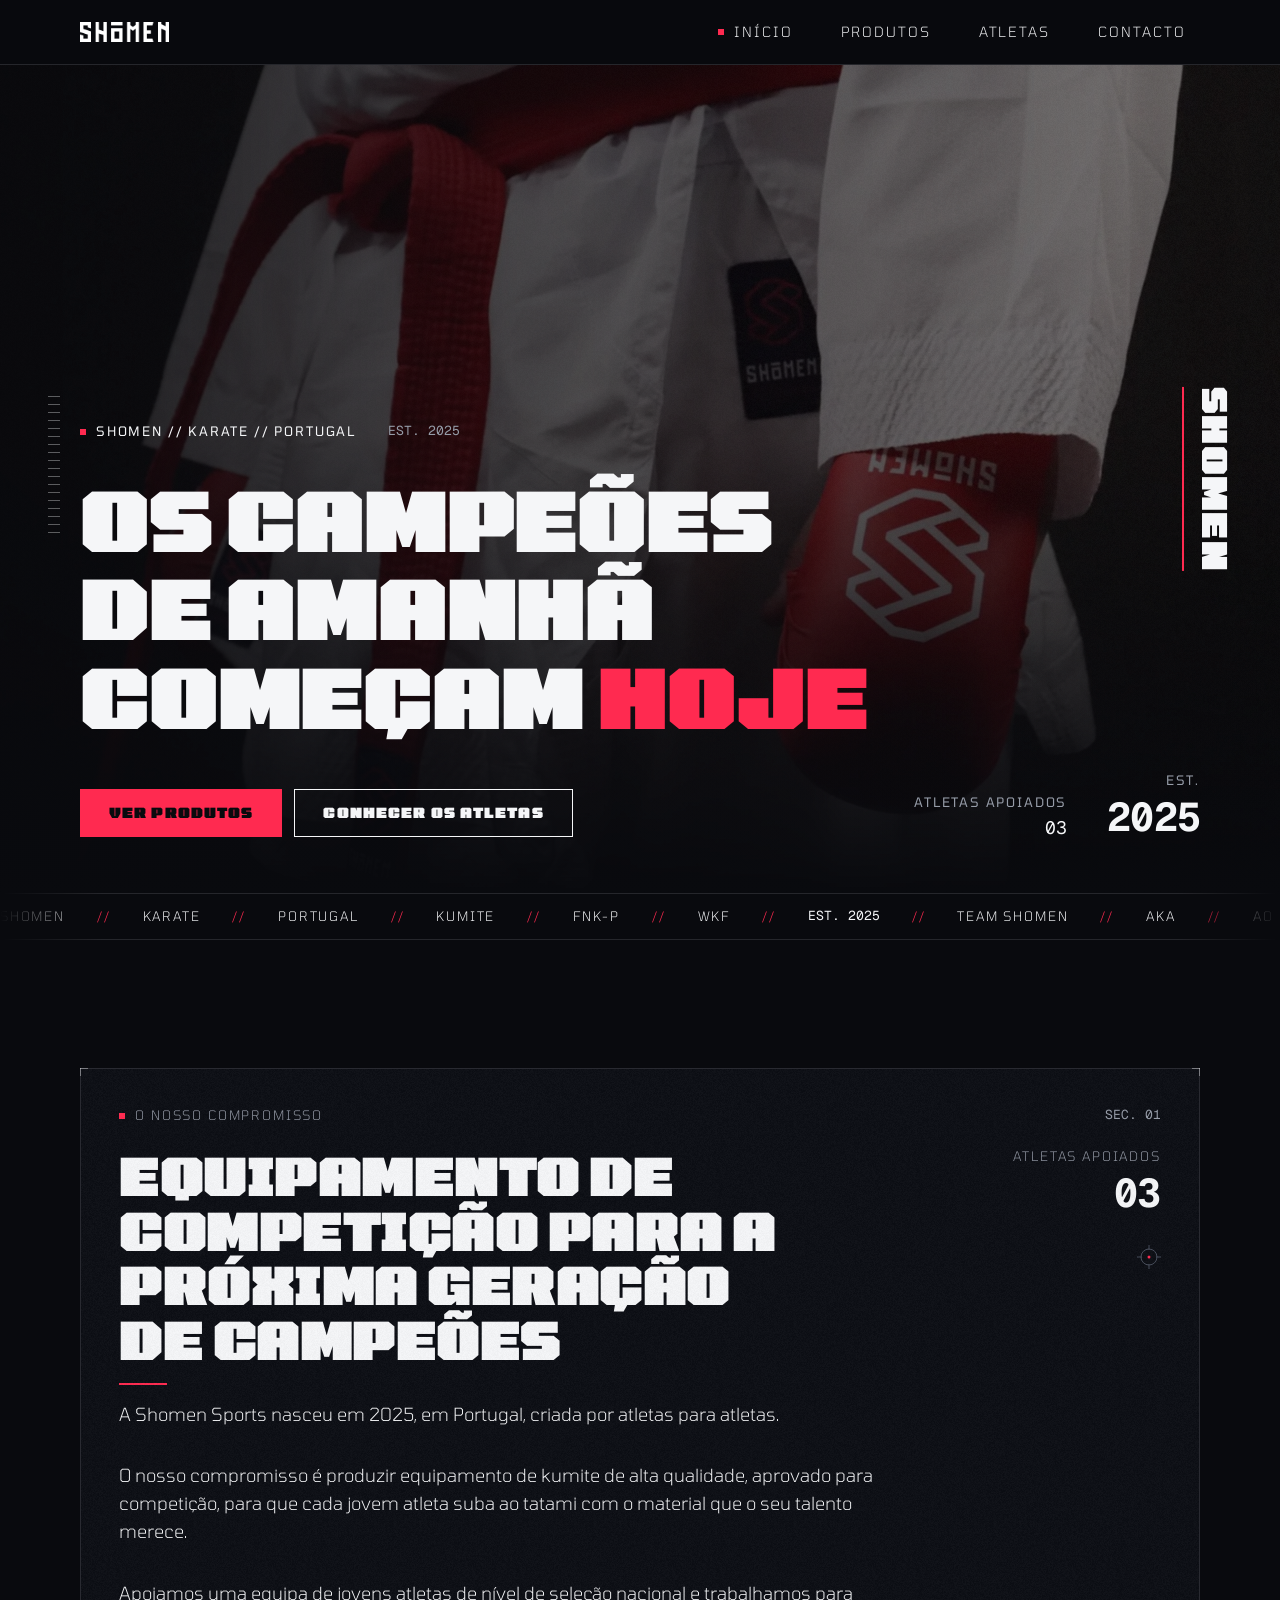
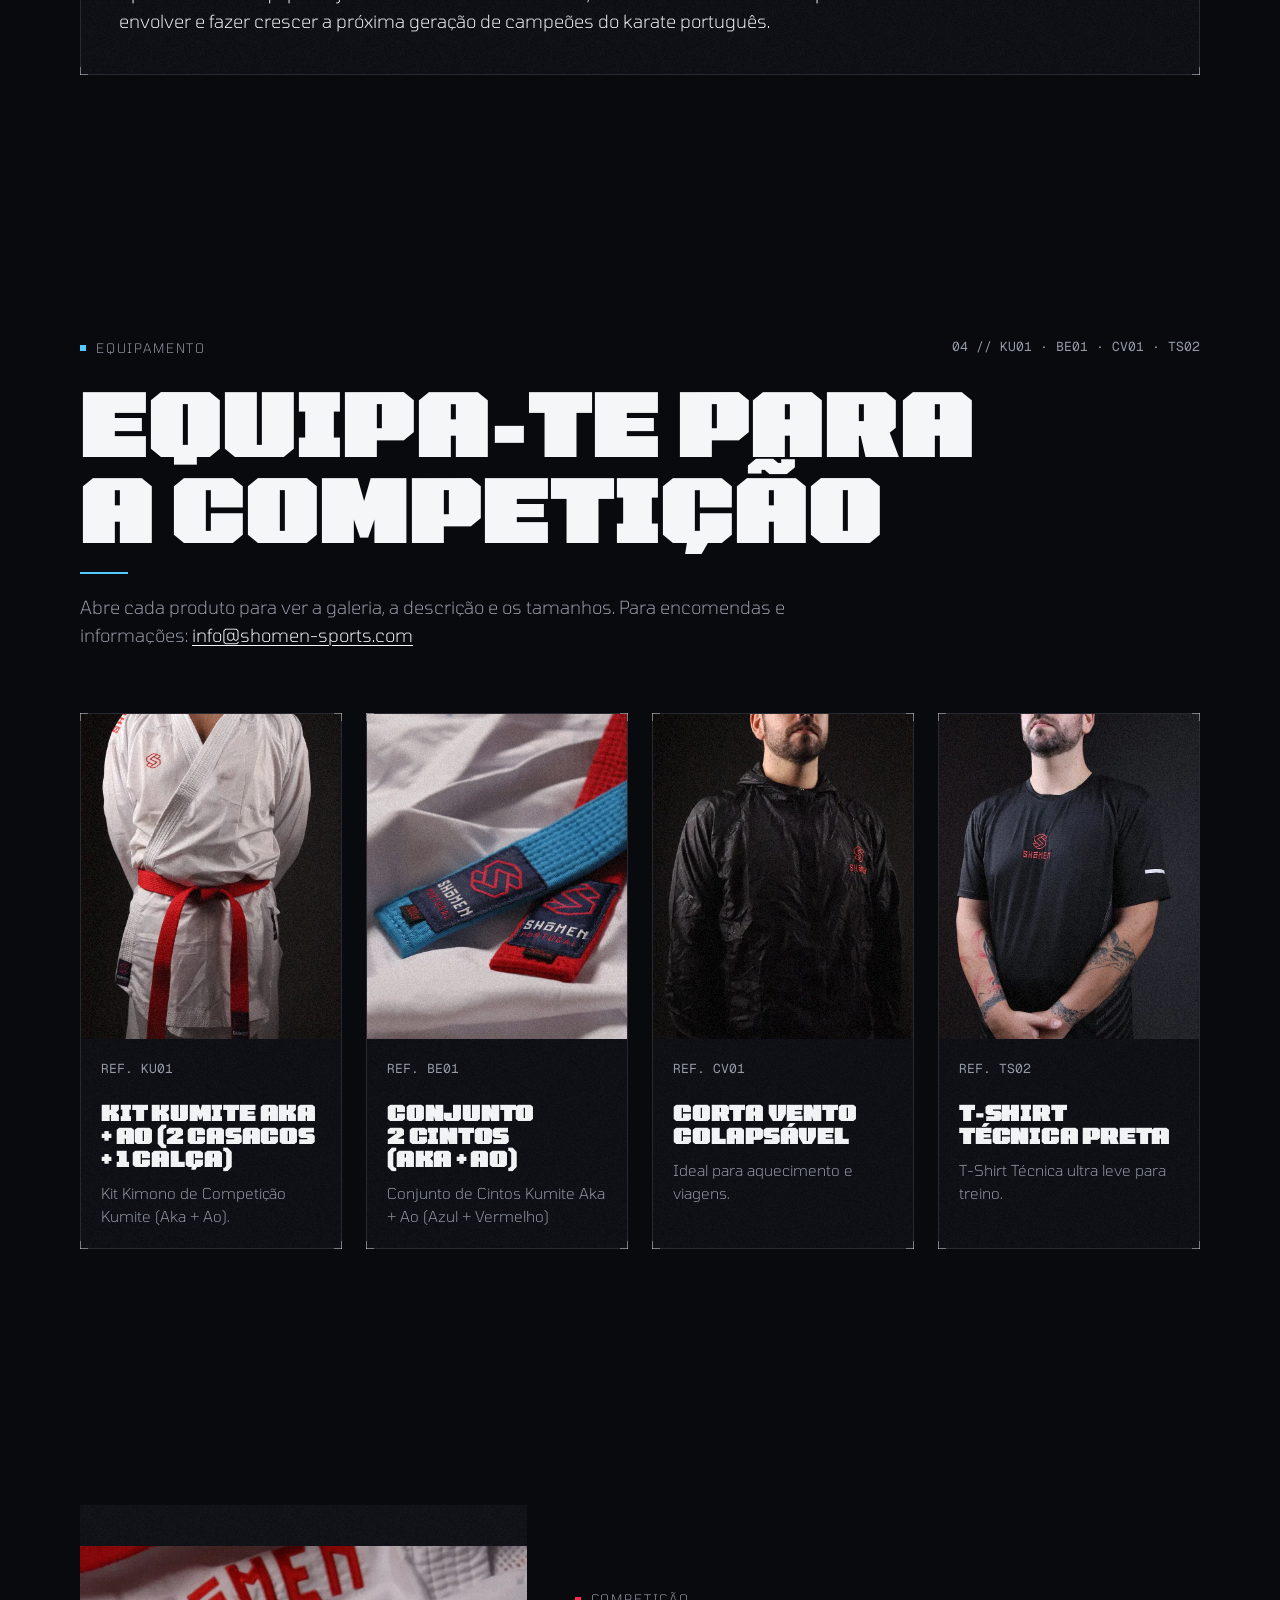
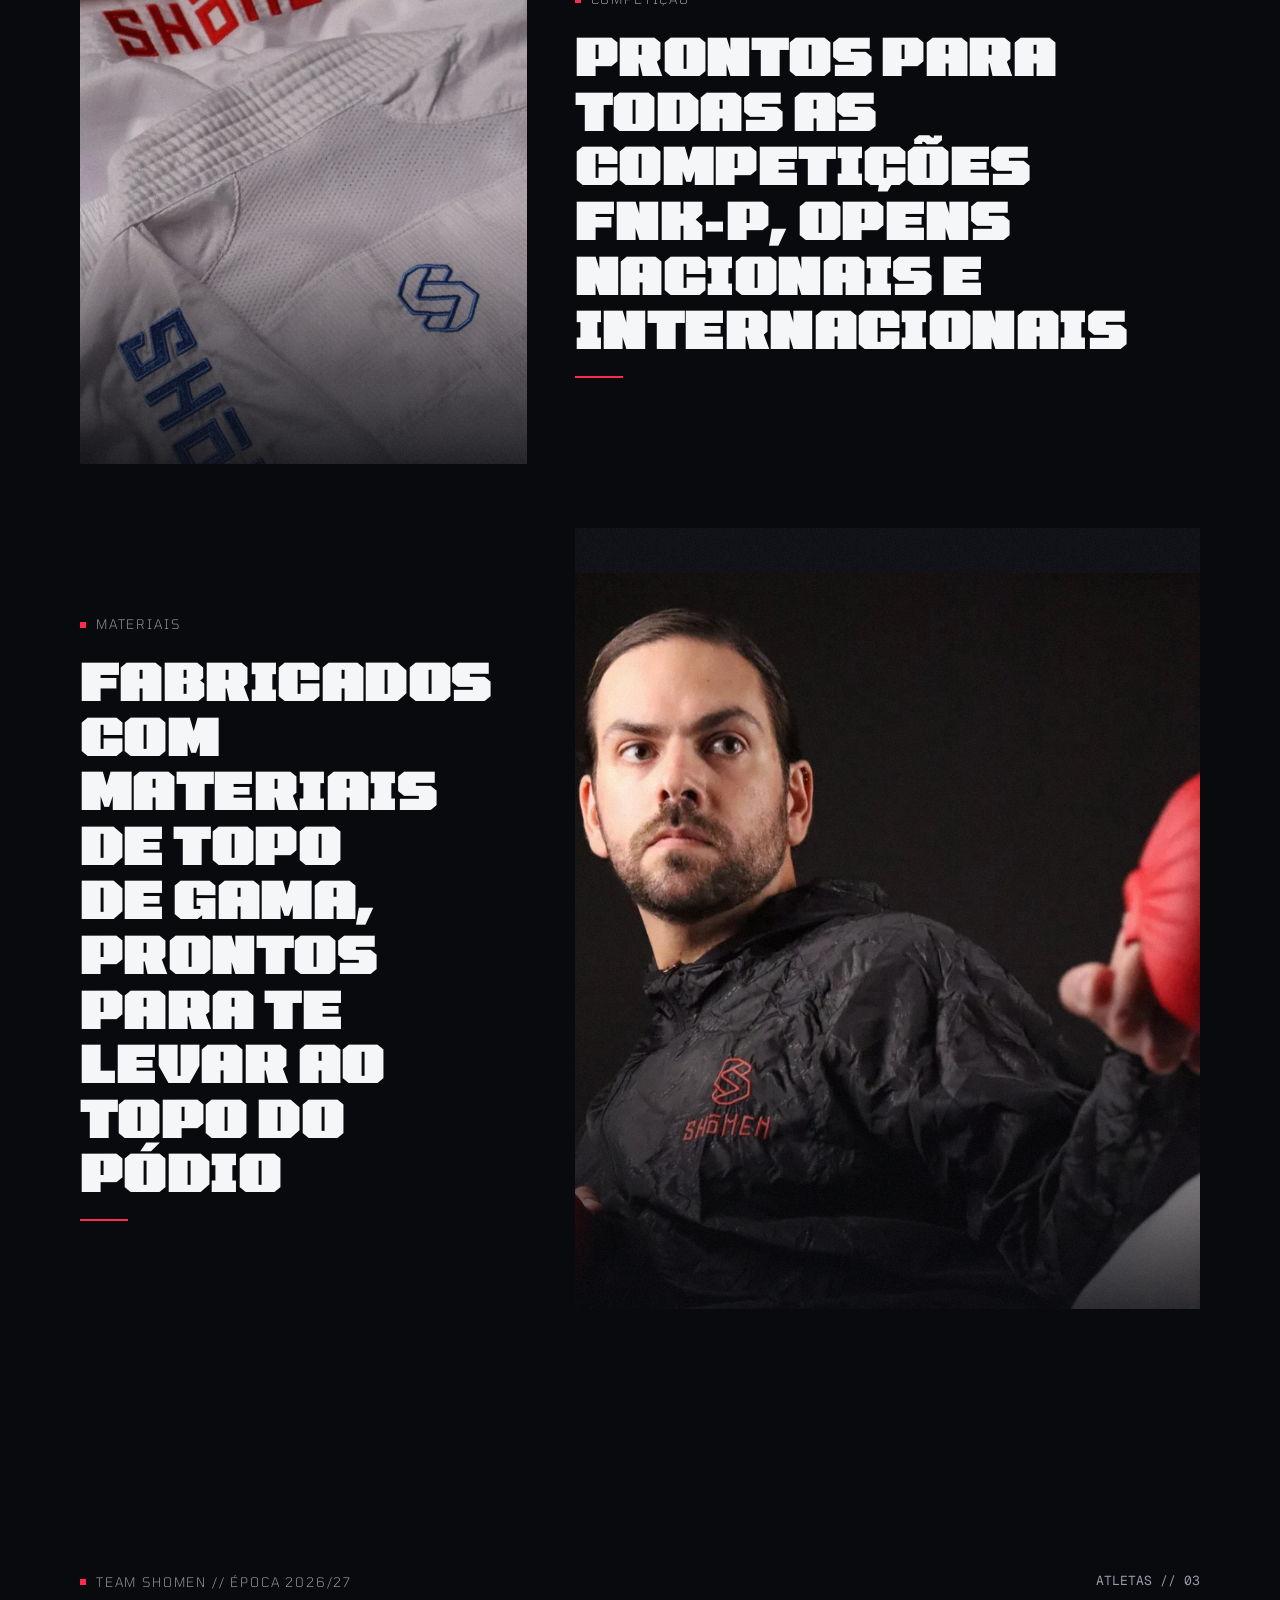
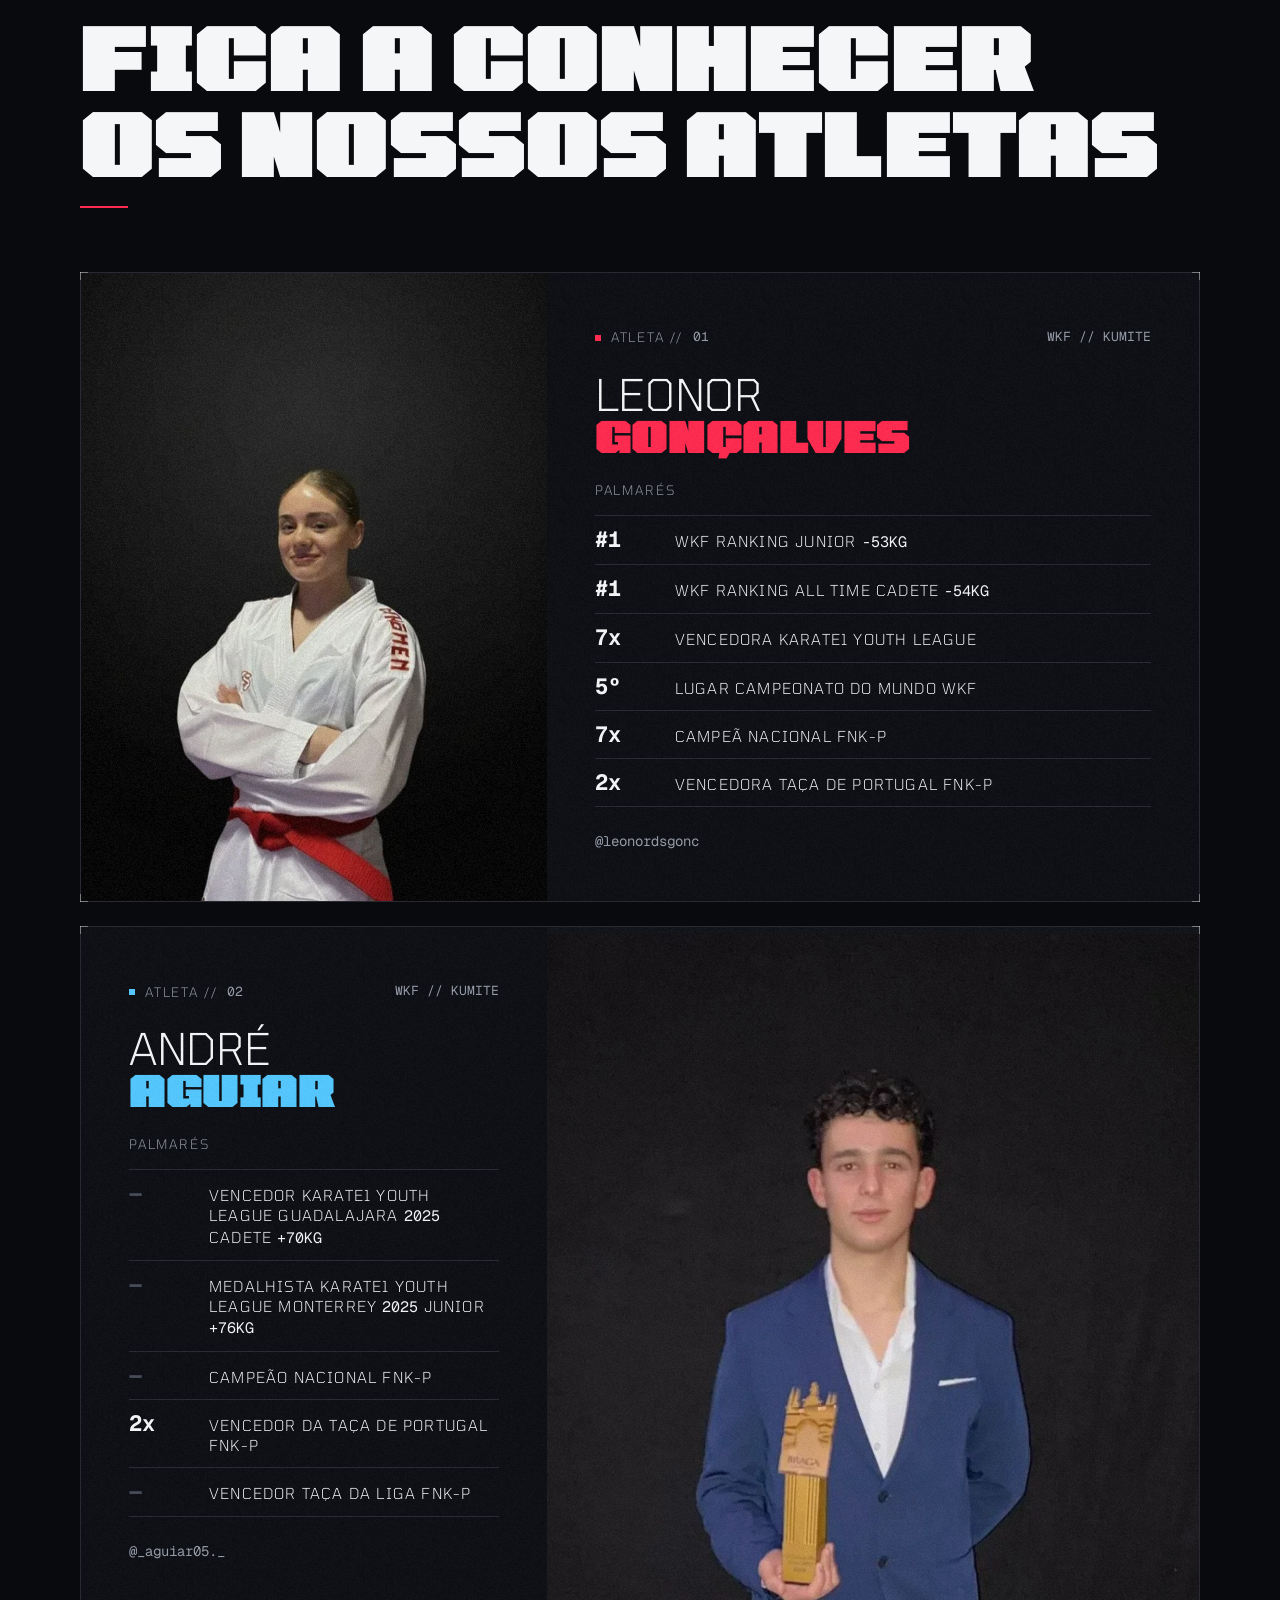
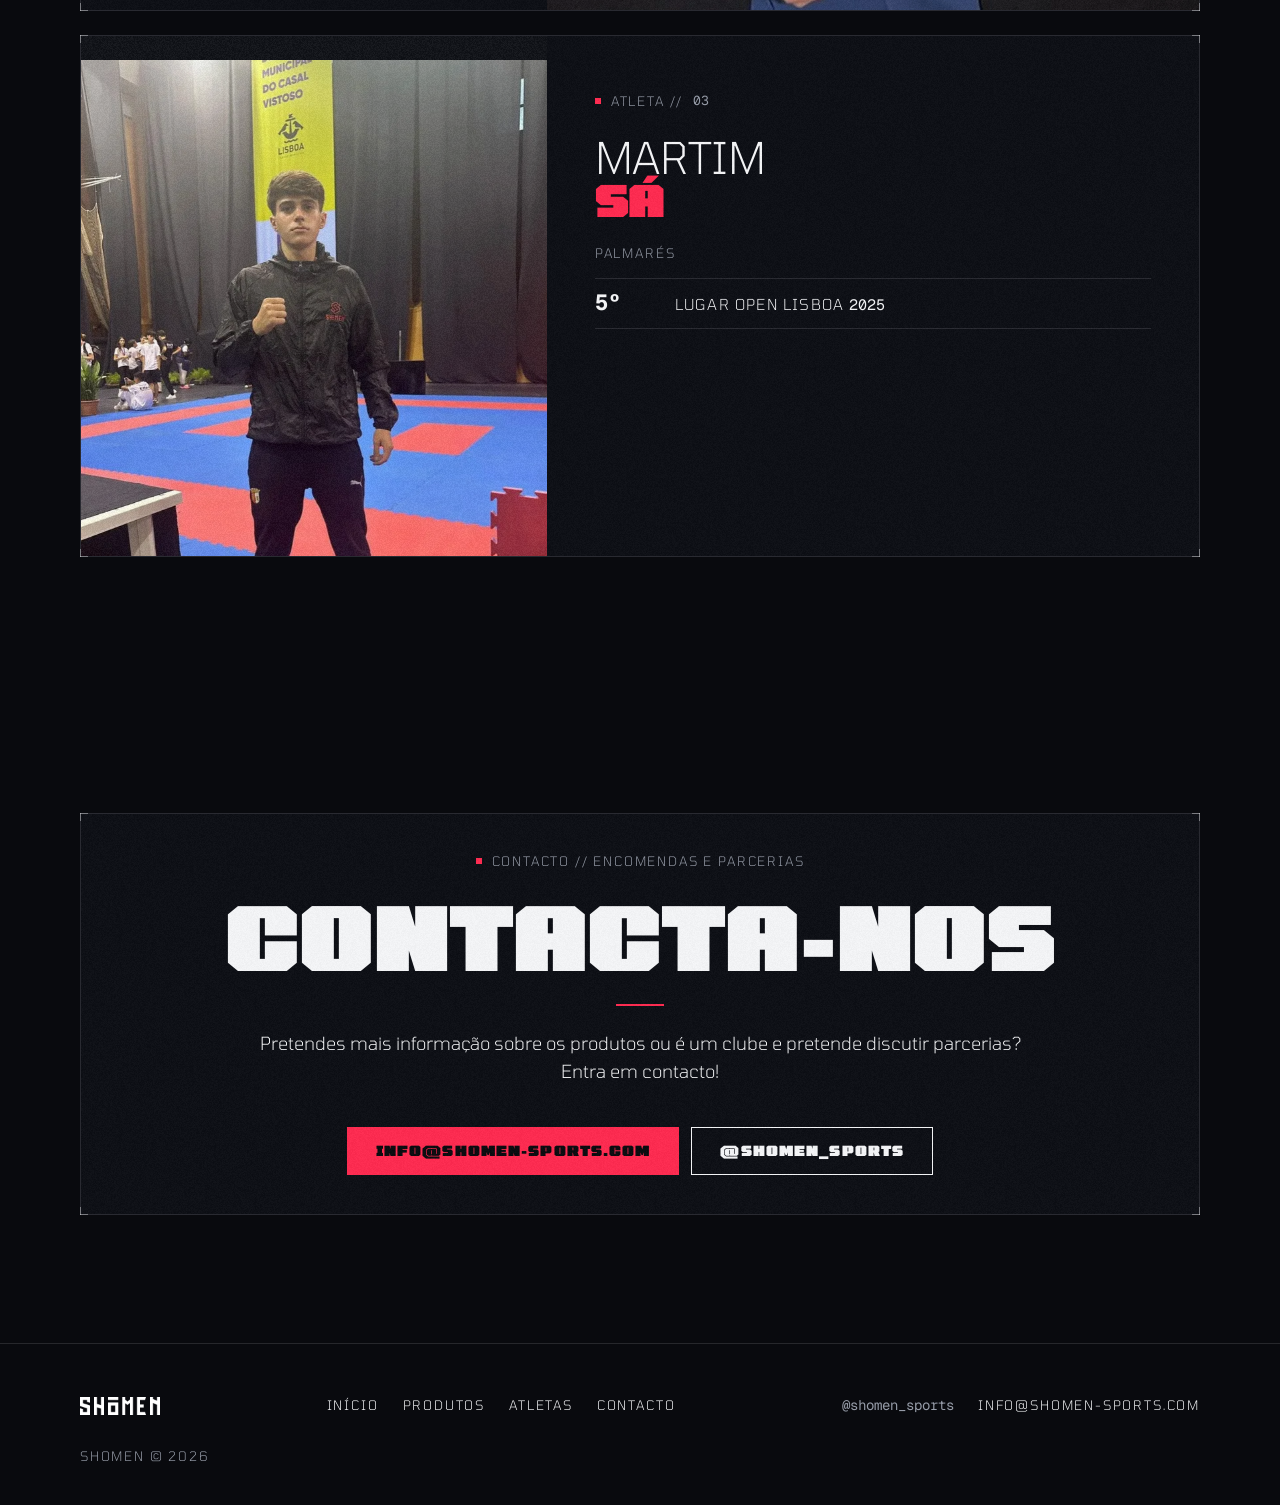
==== commit f0f3339d: "Phase 3: single self-contained index.html (inline CSS/JS/fonts/grain), red+blue palette, products as" ====
--- a/index.html
+++ b/index.html
@@ -1,253 +1,1063 @@
-<!DOCTYPE html>
-<html lang="pt-PT">
-<head>
-  <meta charset="utf-8">
-  <meta name="viewport" content="width=device-width, initial-scale=1">
-  <title>Shomen Sports | Equipamento de Karate</title>
-  <meta name="description" content="Shomen Sports: equipamento de competição de kumite criado em Portugal, por atletas para atletas. Kimonos, cintos e vestuário técnico, e apoio aos jovens atletas do karate português.">
-  <link rel="canonical" href="https://www.shomen-sports.com/">
-  <link rel="icon" href="favicon.ico" sizes="any">
-  <link rel="apple-touch-icon" href="apple-touch-icon.png">
-  <meta property="og:type" content="website">
-  <meta property="og:site_name" content="Shomen Sports">
-  <meta property="og:title" content="Shomen Sports | Equipamento de Karate">
-  <meta property="og:description" content="Equipamento de competição de kumite criado em Portugal, por atletas para atletas.">
-  <meta property="og:url" content="https://www.shomen-sports.com/">
-  <meta property="og:image" content="https://www.shomen-sports.com/assets/img/originals/social-media-image.png">
-  <meta property="og:image:width" content="1680">
-  <meta property="og:image:height" content="840">
-  <meta property="og:locale" content="pt_PT">
-  <meta name="twitter:card" content="summary_large_image">
-  <meta name="twitter:title" content="Shomen Sports | Equipamento de Karate">
-  <meta name="twitter:description" content="Equipamento de competição de kumite criado em Portugal, por atletas para atletas.">
-  <meta name="twitter:image" content="https://www.shomen-sports.com/assets/img/originals/social-media-image.png">
-  <link rel="stylesheet" href="assets/css/hud.css">
-</head>
-<body data-key="red">
-  <a class="skip-link" href="#conteudo">Saltar para o conteúdo</a>
-
-  <header class="nav">
-    <div class="wrap nav__inner" data-reveal="load">
-      <a class="nav__logo" href="index.html"><img src="assets/img/originals/union.png" width="960" height="216" alt="Shomen Sports, página inicial"></a>
-      <button class="nav__toggle" type="button" aria-expanded="false" aria-controls="nav-menu"><span class="nav__toggle-label">Menu</span></button>
-    </div>
-    <nav class="nav__menu" id="nav-menu" aria-label="Navegação principal">
-      <ul class="nav__list">
-        <li><a class="nav__link" href="index.html" aria-current="page">Início</a></li>
-        <li><a class="nav__link" href="produtos.html">Produtos</a></li>
-        <li><a class="nav__link" href="atletas.html">Atletas</a></li>
-      </ul>
-      <div class="nav__menu-foot">
-        <p class="micro">SHOMEN // KARATE // PORTUGAL</p>
-        <a class="handle" href="https://instagram.com/shomen_sports" rel="noopener">@shomen_sports</a>
-      </div>
-    </nav>
-  </header>
-
-  <main id="conteudo">
-
-    <!-- Hero: full-bleed photo, bottom fade, three stacked lines, HOJE in the key colour, right-aligned readouts, vertical word on the right strip (desktop) -->
-    <section class="hero" aria-labelledby="hero-title">
-      <div class="photo photo--fade hero__photo">
-        <img src="assets/img/img_5512-1600.webp"
-             srcset="assets/img/img_5512-800.webp 800w, assets/img/img_5512-1600.webp 1600w"
-             sizes="100vw" width="1600" height="1067" fetchpriority="high"
-             alt="Pormenor de um kimono de kumite branco Shomen com cinto vermelho e luva vermelha">
-      </div>
-      <p class="hero__vword" aria-hidden="true">Shomen</p>
-      <div class="wrap hero__content">
-        <div class="stack stack--lg">
-          <ul class="microbar microbar--start">
-            <li><p class="micro micro--dot micro--white" data-reveal="load">SHOMEN // KARATE // PORTUGAL</p></li>
-            <li><p class="micro" data-reveal="load"><span class="mono">EST. 2025</span></p></li>
-          </ul>
-          <h1 id="hero-title" class="hero__title"><span>OS CAMPEÕES</span><span>DE AMANHÃ</span><span>COMEÇAM <span class="key">HOJE</span></span></h1>
-          <div class="hero__foot">
-            <div class="actions">
-              <a class="btn btn--primary" href="produtos.html">Ver produtos</a>
-              <a class="btn" href="atletas.html">Conhecer os atletas</a>
-            </div>
-            <div class="hero__readouts">
-              <div class="readout readout--end readout--sm"><p class="micro readout__label">Atletas apoiados</p><p class="readout__value">03</p></div>
-              <div class="readout readout--end"><p class="micro readout__label">Est.</p><p class="readout__value">2025</p></div>
-            </div>
-          </div>
-        </div>
-      </div>
-    </section>
-
-    <!-- Compromisso -->
-    <!-- TODO: copy for Pedro's review -->
-    <section class="section" id="compromisso" aria-labelledby="compromisso-title">
-      <div class="wrap">
-        <div class="panel" data-reveal="scroll">
-          <div class="panel__head">
-            <p class="micro micro--dot">O NOSSO COMPROMISSO</p>
-            <p class="micro"><span class="mono">SEC. 01</span></p>
-          </div>
-          <div class="fact">
-            <div class="fact__copy">
-              <h2 id="compromisso-title" class="h2--band">A ÚNICA MARCA PORTUGUESA DE KARATE QUE PAGA PRÉMIOS AOS SEUS ATLETAS</h2>
-              <hr class="rule rule--key">
-              <p>A Shomen Sports nasceu em 2025, em Portugal, criada por atletas para atletas.</p>
-              <p>Fabricamos equipamento de competição de kumite a preços acessíveis, para que competir seja possível para os jovens atletas cujo talento é maior do que o orçamento da família.</p>
-              <p>Patrocinamos uma equipa de jovens atletas de nível de seleção nacional e somos a única marca portuguesa de karate que paga prémios monetários aos seus atletas.</p>
-            </div>
-            <div class="fact__aside">
-              <div class="readout"><p class="micro readout__label">Atletas apoiados</p><p class="readout__value">03</p></div>
-              <svg class="reticle" viewBox="0 0 24 24" aria-hidden="true" focusable="false"><circle cx="12" cy="12" r="8"/><line x1="12" y1="0" x2="12" y2="5"/><line x1="12" y1="19" x2="12" y2="24"/><line x1="0" y1="12" x2="5" y2="12"/><line x1="19" y1="12" x2="24" y2="12"/><circle class="reticle__dot" cx="12" cy="12" r="1.5"/></svg>
-            </div>
-          </div>
-        </div>
-      </div>
-    </section>
-
-    <!-- Produtos teaser -->
-    <section class="section" id="produtos" aria-labelledby="produtos-title">
-      <div class="wrap">
-        <div class="section__head">
-          <ul class="microbar">
-            <li><p class="micro micro--dot">Equipamento</p></li>
-            <li><p class="micro"><span class="mono">04 // KU01 · BE01 · CV01 · TS02</span></p></li>
-          </ul>
-          <h2 id="produtos-title">Equipa-te para a competição</h2>
-          <hr class="rule rule--key">
-        </div>
-        <ul class="grid grid--4">
-          <li class="panel panel--flush tile" data-reveal="scroll">
-            <a href="produtos.html#kit-kumite-aka-ao">
-              <div class="photo"><img src="assets/img/img_5415-800.webp" srcset="assets/img/img_5415-800.webp 800w, assets/img/img_5415-1600.webp 1600w" sizes="(min-width: 1280px) 280px, (min-width: 720px) 45vw, calc(100vw - 32px)" width="800" height="1200" loading="lazy" alt="Casaco de kimono de kumite branco Shomen com cinto vermelho, visto de frente"></div>
-              <div class="tile__body">
-                <p class="tile__ref">REF. KU01</p>
-                <h3 class="tile__name">Kit Kumite Aka + Ao (2 Casacos + 1 Calça)</h3>
-                <p class="tile__excerpt">Kit Kimono de Competição Kumite (Aka + Ao).</p>
-              </div>
-            </a>
-          </li>
-          <li class="panel panel--flush tile" data-reveal="scroll">
-            <a href="produtos.html#cintos-kumite">
-              <div class="photo"><img src="assets/img/img_5771-800.webp" srcset="assets/img/img_5771-800.webp 800w, assets/img/img_5771-1600.webp 1600w" sizes="(min-width: 1280px) 280px, (min-width: 720px) 45vw, calc(100vw - 32px)" width="800" height="1200" loading="lazy" alt="Cintos de kumite azul e vermelho Shomen sobre um kimono branco"></div>
-              <div class="tile__body">
-                <p class="tile__ref">REF. BE01</p>
-                <h3 class="tile__name">Conjunto 2 Cintos (Aka + Ao)</h3>
-                <p class="tile__excerpt">Conjunto de Cintos Kumite Aka + Ao (Azul + Vermelho)</p>
-              </div>
-            </a>
-          </li>
-          <li class="panel panel--flush tile" data-reveal="scroll">
-            <a href="produtos.html#corta-vento">
-              <div class="photo"><img class="pos-top" src="assets/img/img_5352-800.webp" srcset="assets/img/img_5352-800.webp 800w, assets/img/img_5352-1600.webp 1600w" sizes="(min-width: 1280px) 280px, (min-width: 720px) 45vw, calc(100vw - 32px)" width="800" height="1200" loading="lazy" alt="Atleta com o corta-vento preto Shomen com capuz, visto de frente"></div>
-              <div class="tile__body">
-                <p class="tile__ref">REF. CV01</p>
-                <h3 class="tile__name">Corta Vento Colapsável</h3>
-                <p class="tile__excerpt">Ideal para aquecimento e viagens.</p>
-              </div>
-            </a>
-          </li>
-          <li class="panel panel--flush tile" data-reveal="scroll">
-            <a href="produtos.html#tshirt-preta">
-              <div class="photo"><img class="pos-top" src="assets/img/img_5312-800.webp" srcset="assets/img/img_5312-800.webp 800w, assets/img/img_5312-1600.webp 1600w" sizes="(min-width: 1280px) 280px, (min-width: 720px) 45vw, calc(100vw - 32px)" width="800" height="1200" loading="lazy" alt="Atleta com a t-shirt técnica preta Shomen, com o logótipo bordado a vermelho no peito"></div>
-              <div class="tile__body">
-                <p class="tile__ref">REF. TS02</p>
-                <h3 class="tile__name">T-Shirt Técnica Preta</h3>
-                <p class="tile__excerpt">T-Shirt Técnica ultra leve para treino.</p>
-              </div>
-            </a>
-          </li>
-        </ul>
-        <div class="actions" style="margin-top: 32px;">
-          <a class="btn" href="produtos.html">Ver todos os produtos</a>
-        </div>
-      </div>
-    </section>
-
-    <!-- Statement bands: photo left / text right on desktop, stacked on mobile -->
-    <section class="section" aria-label="Competição e materiais">
-      <div class="wrap">
-        <div class="band" data-reveal="scroll">
-          <div class="photo photo--vignette">
-            <img src="assets/img/img_5811-800.webp" srcset="assets/img/img_5811-800.webp 800w, assets/img/img_5811-1600.webp 1600w" sizes="(min-width: 1280px) 460px, (min-width: 720px) 40vw, calc(100vw - 32px)" width="800" height="1200" loading="lazy" alt="Pormenor das letras Shomen bordadas a azul na manga de um kimono branco">
-          </div>
-          <div class="band__body">
-            <p class="micro micro--dot">Competição</p>
-            <h2 class="h2--band">prontos para TODAS AS COMPETIÇÕES<br>FNK-P, OPENS nacionais e internacionais</h2>
-            <hr class="rule rule--key">
-          </div>
-        </div>
-        <div class="band" data-reveal="scroll">
-          <div class="photo photo--vignette">
-            <img class="pos-top" src="assets/img/img_5377-800.webp" srcset="assets/img/img_5377-800.webp 800w, assets/img/img_5377-1600.webp 1600w" sizes="(min-width: 1280px) 460px, (min-width: 720px) 40vw, calc(100vw - 32px)" width="800" height="1200" loading="lazy" alt="Atleta a executar um pontapé com o corta-vento preto Shomen e luvas vermelhas">
-          </div>
-          <div class="band__body">
-            <p class="micro micro--dot">Materiais</p>
-            <h2 class="h2--band">FABRICADOS COM MATERIAIS DE TOPO DE GAMA,<br>PRONTOS PARA TE LEVAR AO TOPO DO pÓDIO</h2>
-            <hr class="rule rule--key">
-          </div>
-        </div>
-      </div>
-    </section>
-
-    <!-- Atletas teaser: 4-photo strip (no athlete labels: none of these photos is an identified athlete, see assets/img/SOURCES.md) -->
-    <section class="section" id="atletas" aria-labelledby="atletas-title">
-      <div class="wrap">
-        <div class="section__head">
-          <ul class="microbar">
-            <li><p class="micro micro--dot">Team Shomen</p></li>
-            <li><p class="micro"><span class="mono">ATLETAS // 03</span></p></li>
-          </ul>
-          <h2 id="atletas-title">FIca A CONHECER OS NOSSOS ATLETAS</h2>
-          <hr class="rule rule--key">
-        </div>
-        <ul class="strip" data-reveal="scroll">
-          <li><div class="photo"><img src="assets/img/img_5512-800.webp" srcset="assets/img/img_5512-800.webp 800w, assets/img/img_5512-1600.webp 1600w" sizes="(min-width: 1280px) 280px, (min-width: 720px) 24vw, 48vw" width="800" height="533" loading="lazy" alt="Pormenor do cinto vermelho e da luva vermelha sobre um kimono Shomen"></div></li>
-          <li><div class="photo"><img src="assets/img/img_5799-800.webp" srcset="assets/img/img_5799-800.webp 800w, assets/img/img_5799-1600.webp 1600w" sizes="(min-width: 1280px) 280px, (min-width: 720px) 24vw, 48vw" width="800" height="1200" loading="lazy" alt="Kimonos Shomen dobrados com cintos azul e vermelho"></div></li>
-          <li><div class="photo"><img src="assets/img/img_5526-800.webp" srcset="assets/img/img_5526-800.webp 800w, assets/img/img_5526-1600.webp 1600w" sizes="(min-width: 1280px) 280px, (min-width: 720px) 24vw, 48vw" width="800" height="533" loading="lazy" alt="Atleta com o kimono Shomen a segurar uma luva vermelha"></div></li>
-          <li><div class="photo"><img src="assets/img/img_5480-800.webp" srcset="assets/img/img_5480-800.webp 800w, assets/img/img_5480-1600.webp 1600w" sizes="(min-width: 1280px) 280px, (min-width: 720px) 24vw, 48vw" width="800" height="533" loading="lazy" alt="Costas de um casaco de kimono Shomen com o logótipo bordado a vermelho na nuca"></div></li>
-        </ul>
-        <div class="actions" style="margin-top: 32px;">
-          <a class="btn" href="atletas.html">os campeões shomen</a>
-        </div>
-      </div>
-    </section>
-
-    <!-- Contacto -->
-    <section class="section" id="contacto" aria-labelledby="contacto-title">
-      <div class="wrap">
-        <div class="panel contact" data-reveal="scroll">
-          <p class="micro micro--dot">Contacto // encomendas e parcerias</p>
-          <h2 id="contacto-title">CONTACTa-NOS</h2>
-          <hr class="rule rule--key">
-          <p>Pretendes mais informação sobre os produtos ou é um clube e pretende discutir parcerias? Entra em contacto!</p>
-          <div class="actions actions--center">
-            <a class="btn btn--primary" href="mailto:info@shomen-sports.com">info@shomen-sports.com</a>
-            <a class="btn" href="https://instagram.com/shomen_sports" rel="noopener">@shomen_sports</a>
-          </div>
-        </div>
-      </div>
-    </section>
-
-  </main>
-
-  <footer class="footer">
-    <div class="wrap footer__inner">
-      <a class="footer__logo" href="index.html"><img src="assets/img/originals/union.png" width="960" height="216" alt="Shomen Sports, página inicial"></a>
-      <nav class="footer__nav" aria-label="Rodapé">
-        <ul>
-          <li><a class="micro micro--white" href="index.html">Início</a></li>
-          <li><a class="micro micro--white" href="produtos.html">Produtos</a></li>
-          <li><a class="micro micro--white" href="atletas.html">Atletas</a></li>
-        </ul>
-      </nav>
-      <address class="footer__links">
-        <ul>
-          <li><a class="handle" href="https://instagram.com/shomen_sports" rel="noopener">@shomen_sports</a></li>
-          <li><a class="micro micro--white" href="mailto:info@shomen-sports.com">info@shomen-sports.com</a></li>
-        </ul>
-      </address>
-      <p class="micro footer__copy">SHOMEN © 2026</p>
-    </div>
-  </footer>
-
-  <script src="assets/js/main.js"></script>
-</body>
-</html>
+<!DOCTYPE html>
+<html lang="pt-PT">
+<head>
+  <meta charset="utf-8">
+  <meta name="viewport" content="width=device-width, initial-scale=1">
+  <title>Shomen Sports | Equipamento de Karate</title>
+  <meta name="description" content="Shomen Sports: equipamento de competição de kumite criado em Portugal, por atletas para atletas. Kimonos, cintos e vestuário técnico, e apoio à próxima geração de campeões do karate português.">
+  <link rel="canonical" href="https://www.shomen-sports.com/">
+  <link rel="icon" href="favicon.ico" sizes="any">
+  <link rel="apple-touch-icon" href="apple-touch-icon.png">
+  <meta property="og:type" content="website">
+  <meta property="og:site_name" content="Shomen Sports">
+  <meta property="og:title" content="Shomen Sports | Equipamento de Karate">
+  <meta property="og:description" content="Equipamento de competição de kumite criado em Portugal, por atletas para atletas.">
+  <meta property="og:url" content="https://www.shomen-sports.com/">
+  <meta property="og:image" content="https://www.shomen-sports.com/assets/img/originals/social-media-image.png">
+  <meta property="og:image:width" content="1680">
+  <meta property="og:image:height" content="840">
+  <meta property="og:locale" content="pt_PT">
+  <meta name="twitter:card" content="summary_large_image">
+  <meta name="twitter:title" content="Shomen Sports | Equipamento de Karate">
+  <meta name="twitter:description" content="Equipamento de competição de kumite criado em Portugal, por atletas para atletas.">
+  <meta name="twitter:image" content="https://www.shomen-sports.com/assets/img/originals/social-media-image.png">
+  <style>
+/* ==========================================================================
+   SHOMEN — Phase 3 single-file site. Everything (CSS, JS, fonts, grain) lives in
+   this file; only the photos are external (assets/img/). To ship a new version,
+   swap this file at the repo root.
+   Palette: red + blue highlights only. Tomorrow 300/400/900, Geist Mono for numbers.
+   ========================================================================== */
+
+@font-face { font-family: "Tomorrow"; src: url("[data-uri]") format("woff2"); font-weight: 300; font-style: normal; font-display: swap; }
+@font-face { font-family: "Tomorrow"; src: url("[data-uri]") format("woff2"); font-weight: 400; font-style: normal; font-display: swap; }
+@font-face { font-family: "Tomorrow"; src: url("[data-uri]") format("woff2"); font-weight: 900; font-style: normal; font-display: swap; }
+@font-face { font-family: "Geist Mono"; src: url("[data-uri]") format("woff2"); font-weight: 400; font-style: normal; font-display: swap; }
+@font-face { font-family: "Geist Mono"; src: url("[data-uri]") format("woff2"); font-weight: 700; font-style: normal; font-display: swap; }
+
+:root {
+  --bg: #090A0E;
+  --panel: rgba(14, 16, 22, .85);
+  --panel-solid: #0E1016;
+  --white: #F5F6F8;
+  --grey: #969CA8;
+  --dim: #464C5A;
+  --red: #FF2A50;
+  --blue: #54C8FF;
+  --line: rgba(245, 246, 248, .12);
+  --tick: rgba(245, 246, 248, .4);
+  --key: var(--red);
+  --alt: var(--blue);
+
+  --font-sans: "Tomorrow", system-ui, -apple-system, "Segoe UI", sans-serif;
+  --font-mono: "Geist Mono", ui-monospace, "SFMono-Regular", Menlo, monospace;
+
+  --fs-hero: clamp(44px, 12vw, 150px);
+  --fs-h2: clamp(36px, 7vw, 88px);
+  --fs-h2-band: clamp(28px, 4.2vw, 52px);
+  --fs-h3: 34px;
+  --fs-body: 18px;
+  --fs-micro: 13px;
+  --track-micro: .14em;
+
+  --max: 1200px;
+  --gutter: clamp(16px, 4vw, 40px);
+  --gap: 24px;
+  --space: clamp(64px, 10vw, 140px);
+  --space-sm: clamp(32px, 5vw, 64px);
+  --nav-h: 64px;
+  --ease: cubic-bezier(.2, .8, .2, 1);
+  --ease-out: cubic-bezier(.16, 1, .3, 1);
+}
+
+[data-key="red"] { --key: var(--red); --alt: var(--blue); }
+[data-key="blue"] { --key: var(--blue); --alt: var(--red); }
+
+/* ---------- base ---------- */
+*, *::before, *::after { box-sizing: border-box; border-radius: 0; }
+html { -webkit-text-size-adjust: 100%; scroll-padding-top: calc(var(--nav-h) + 16px); scroll-behavior: smooth; }
+body { margin: 0; background: var(--bg); color: var(--white); font-family: var(--font-sans); font-weight: 300; font-size: var(--fs-body); line-height: 1.55; overflow-wrap: anywhere; overflow-x: clip; }
+html.menu-open, html.menu-open body, html.modal-open, html.modal-open body { overflow: hidden; }
+img { display: block; max-width: 100%; height: auto; }
+figure { margin: 0; }
+address { font-style: normal; }
+p { margin: 0 0 1em; max-width: 64ch; }
+p:last-child { margin-bottom: 0; }
+strong { font-weight: 900; }
+h1, h2, h3, .h1, .h2, .h3, .name { margin: 0; font-weight: 900; line-height: .98; letter-spacing: -.01em; text-transform: uppercase; text-wrap: balance; overflow-wrap: normal; }
+h1, .h1 { font-size: var(--fs-hero); letter-spacing: -.015em; }
+h2, .h2 { font-size: var(--fs-h2); }
+h3, .h3 { font-size: var(--fs-h3); }
+.h2--band { font-size: var(--fs-h2-band); line-height: 1.05; }
+a { color: var(--white); text-underline-offset: .18em; text-decoration-thickness: 1px; }
+a:hover { color: var(--key); }
+:focus-visible { outline: 2px solid var(--key); outline-offset: 3px; }
+button { font: inherit; }
+.mono { font-family: var(--font-mono); letter-spacing: 0; font-weight: 400; }
+.key { color: var(--key); }
+.grey { color: var(--grey); }
+.visually-hidden { position: absolute; width: 1px; height: 1px; margin: -1px; padding: 0; overflow: hidden; clip: rect(0 0 0 0); white-space: nowrap; border: 0; }
+.skip-link { position: absolute; left: var(--gutter); top: -100px; z-index: 100; padding: 12px 16px; background: var(--white); color: var(--bg); font-weight: 900; text-transform: uppercase; letter-spacing: .08em; font-size: 13px; }
+.skip-link:focus { top: 12px; }
+.wrap { max-width: var(--max); margin-inline: auto; padding-inline: var(--gutter); }
+.section { padding-block: var(--space); }
+.section--tight { padding-block: var(--space-sm); }
+.section__head { display: grid; gap: 20px; margin-bottom: var(--space-sm); }
+.section__head--center { justify-items: center; text-align: center; }
+.stack { display: grid; gap: 16px; }
+.stack--lg { gap: 32px; }
+
+/* ---------- grain ---------- */
+.panel::after, .photo::after { content: ""; position: absolute; inset: 0; z-index: 2; background: url("[data-uri]") repeat 0 0 / 200px 200px; opacity: .028; pointer-events: none; }
+
+/* ---------- micro-labels, rules, readouts, chips, reticle ---------- */
+.micro { display: inline-flex; align-items: center; gap: 10px; margin: 0; color: var(--grey); font-family: var(--font-sans); font-weight: 300; font-size: var(--fs-micro); letter-spacing: var(--track-micro); line-height: 1.3; text-transform: uppercase; }
+.micro--white { color: var(--white); }
+.micro--dot::before { content: ""; flex: none; width: 6px; height: 6px; background: var(--key); }
+.micro--tick::before { content: ""; flex: none; width: 3px; height: 12px; background: var(--alt); }
+.micro .mono { font-size: 13px; }
+.microbar { display: flex; flex-wrap: wrap; align-items: center; justify-content: space-between; gap: 12px 32px; list-style: none; margin: 0; padding: 0; }
+.microbar--start { justify-content: flex-start; }
+.rule { border: 0; margin: 0; height: 1px; width: 100%; background: var(--line); }
+.rule--key { height: 2px; width: 48px; max-width: 48px; background: var(--key); transform-origin: left center; }
+.readout { display: grid; gap: 8px; align-content: start; }
+.readout__label { color: var(--grey); }
+.readout__value { font-family: var(--font-mono); font-weight: 700; font-size: clamp(28px, 4vw, 40px); line-height: 1; color: var(--white); letter-spacing: -.02em; font-variant-numeric: tabular-nums; }
+.readout--sm .readout__value { font-size: 18px; font-weight: 400; letter-spacing: 0; }
+.readout--text .readout__value { font-family: var(--font-sans); font-weight: 300; font-size: 18px; letter-spacing: 0; line-height: 1.4; }
+.readout--end { text-align: right; justify-items: end; }
+.readouts { list-style: none; margin: 0; padding: 0; border-top: 1px solid var(--line); }
+.readouts li { display: grid; grid-template-columns: 64px 1fr; gap: 16px; align-items: baseline; padding: 12px 0; border-bottom: 1px solid var(--line); }
+.readouts .val { font-family: var(--font-mono); font-weight: 700; font-size: 22px; line-height: 1; color: var(--white); }
+.readouts .val:empty::before { content: "\2014"; color: var(--dim); }
+.readouts .lab { font-weight: 300; font-size: 15px; letter-spacing: .08em; text-transform: uppercase; line-height: 1.35; }
+.chips { display: flex; flex-wrap: wrap; gap: 8px; list-style: none; margin: 0; padding: 0; }
+.chip { display: inline-flex; align-items: center; justify-content: center; min-height: 36px; padding: 0 12px; border: 1px solid var(--line); font-family: var(--font-mono); font-size: 14px; line-height: 1; color: var(--white); transition: border-color .25s var(--ease), color .25s var(--ease); }
+.chip:hover { border-color: var(--key); color: var(--key); }
+.reticle { display: block; width: 24px; height: 24px; color: var(--dim); flex: none; }
+.reticle circle, .reticle line { stroke: currentColor; stroke-width: 1; fill: none; }
+.reticle .reticle__dot { fill: var(--key); stroke: none; }
+.reticle .reticle__arms { transform-origin: 12px 12px; animation: spin 24s linear infinite; }
+.handle { font-family: var(--font-mono); font-size: 14px; color: var(--grey); text-decoration: none; }
+.handle:hover { color: var(--key); text-decoration: underline; }
+
+/* ---------- panel ---------- */
+.panel { position: relative; background: var(--panel); border: 1px solid var(--line); padding: clamp(20px, 3vw, 40px); transition: border-color .4s var(--ease); }
+.panel--flush { padding: 0; }
+.panel::before { content: ""; position: absolute; inset: -1px; z-index: 3; pointer-events: none; transition: filter .4s var(--ease);
+  background-image: linear-gradient(var(--tick), var(--tick)), linear-gradient(var(--tick), var(--tick)), linear-gradient(var(--tick), var(--tick)), linear-gradient(var(--tick), var(--tick)), linear-gradient(var(--tick), var(--tick)), linear-gradient(var(--tick), var(--tick)), linear-gradient(var(--tick), var(--tick)), linear-gradient(var(--tick), var(--tick));
+  background-size: 8px 1px, 1px 8px, 8px 1px, 1px 8px, 8px 1px, 1px 8px, 8px 1px, 1px 8px;
+  background-position: 0 0, 0 0, 100% 0, 100% 0, 0 100%, 0 100%, 100% 100%, 100% 100%;
+  background-repeat: no-repeat; }
+.panel > * { position: relative; z-index: 1; }
+.panel__head { display: flex; flex-wrap: wrap; justify-content: space-between; align-items: center; gap: 12px 24px; margin-bottom: 24px; }
+.panel--hover:hover { --tick: var(--key); border-color: rgba(245, 246, 248, .28); }
+
+/* ---------- photo + parallax ---------- */
+.photo { position: relative; overflow: hidden; background: var(--panel-solid); }
+.photo img { width: 100%; height: 100%; object-fit: cover; object-position: 50% 50%; }
+.photo--fade::before { content: ""; position: absolute; inset: 0; z-index: 1; background: linear-gradient(transparent 40%, var(--bg)); pointer-events: none; }
+.photo--vignette::before { content: ""; position: absolute; inset: 0; z-index: 1; background: linear-gradient(to top, rgba(9, 10, 14, .85), transparent 45%); pointer-events: none; }
+img.pos-top { object-position: 50% 10%; }
+.photo--4x5 { aspect-ratio: 4 / 5; }
+.photo--1x1 { aspect-ratio: 1; }
+.parallax img { transform: translate3d(0, var(--py, 0px), 0) scale(1.14); will-change: transform; }
+.zoom img { transition: transform .8s var(--ease-out); }
+.zoom:hover img, a:hover > .zoom img { transform: scale(1.05); }
+.parallax.zoom:hover img { transform: translate3d(0, var(--py, 0px), 0) scale(1.19); }
+
+/* ---------- buttons ---------- */
+.btn { position: relative; display: inline-flex; align-items: center; justify-content: center; gap: 12px; min-height: 48px; padding: 0 28px; border: 1px solid var(--white); background-color: transparent; color: var(--white); font-family: var(--font-sans); font-weight: 900; font-size: 14px; line-height: 1; letter-spacing: .08em; text-transform: uppercase; text-decoration: none; text-align: center; cursor: pointer; overflow: hidden; isolation: isolate;
+  background-image: linear-gradient(var(--white), var(--white)); background-size: 0% 100%; background-repeat: no-repeat; background-position: left center;
+  transition: background-size .4s var(--ease-out), color .25s var(--ease), border-color .25s var(--ease); }
+.btn:hover, .btn:focus-visible { background-size: 100% 100%; color: var(--bg); border-color: var(--white); }
+.btn--primary { background-color: var(--key); border-color: var(--key); color: var(--bg); }
+.btn--primary:hover, .btn--primary:focus-visible { border-color: var(--white); }
+.btn--ghost { border-color: var(--line); }
+.actions { display: flex; flex-wrap: wrap; gap: 12px; }
+.actions--center { justify-content: center; }
+
+/* ---------- nav ---------- */
+.progress { position: fixed; top: 0; left: 0; z-index: 60; height: 2px; width: 100%; background: var(--key); transform: scaleX(0); transform-origin: left center; pointer-events: none; }
+.nav { position: sticky; top: 0; z-index: 50; isolation: isolate; border-bottom: 1px solid var(--line); }
+.nav::before { content: ""; position: absolute; inset: 0; z-index: -1; background: rgba(9, 10, 14, .92); -webkit-backdrop-filter: blur(12px); backdrop-filter: blur(12px); }
+.nav__inner { position: relative; z-index: 41; display: flex; align-items: center; justify-content: space-between; gap: 24px; min-height: var(--nav-h); }
+.nav__logo { display: inline-flex; align-items: center; min-height: 44px; }
+.nav__logo img { height: 20px; width: auto; }
+.nav__menu { position: absolute; top: 0; right: max(var(--gutter), calc((100% - var(--max)) / 2 + var(--gutter))); height: var(--nav-h); display: flex; align-items: center; z-index: 42; }
+.nav__list { display: flex; gap: 4px; list-style: none; margin: 0; padding: 0; }
+.nav__link { display: inline-flex; align-items: center; gap: 10px; min-height: 44px; padding: 0 14px; color: var(--white); font-weight: 300; font-size: 14px; letter-spacing: var(--track-micro); text-transform: uppercase; text-decoration: none; }
+.nav__link::before { content: ""; width: 6px; height: 6px; background: var(--key); transform: scale(0); transition: transform .3s var(--ease-out); }
+.nav__link:hover { color: var(--white); text-decoration: underline; }
+.nav__link[aria-current="page"]::before, .nav__link[aria-current="true"]::before { transform: scale(1); }
+.nav__toggle { display: none; align-items: center; justify-content: center; min-width: 48px; min-height: 48px; padding: 0 16px; border: 1px solid var(--line); background: transparent; color: var(--white); font-family: var(--font-sans); font-weight: 300; font-size: 13px; letter-spacing: var(--track-micro); text-transform: uppercase; cursor: pointer; }
+.nav__toggle:hover { border-color: var(--white); }
+.nav__menu-foot { display: none; }
+@media (max-width: 719.98px) {
+  .nav__toggle { display: inline-flex; }
+  .nav__menu { position: fixed; inset: 0; z-index: 40; height: auto; right: 0; display: none; flex-direction: column; justify-content: center; align-items: stretch; padding: calc(var(--nav-h) + 24px) var(--gutter) 40px; background: rgba(9, 10, 14, .96); }
+  .nav__menu.is-open { display: flex; animation: fadeIn .3s var(--ease); }
+  .nav__list { flex-direction: column; gap: 8px; }
+  .nav__link { display: flex; padding: 0; min-height: 60px; font-weight: 900; font-size: 46px; letter-spacing: -.01em; line-height: 1; }
+  .nav__link::before { width: 10px; height: 10px; }
+  .nav__menu.is-open .nav__link { animation: rise .5s var(--ease-out) both; animation-delay: calc(var(--i, 0) * 70ms); }
+  .nav__menu-foot { display: grid; gap: 12px; margin-top: 40px; }
+}
+
+/* ---------- layout pieces ---------- */
+.grid { display: grid; gap: var(--gap); list-style: none; margin: 0; padding: 0; }
+.grid--4 { grid-template-columns: repeat(auto-fit, minmax(240px, 1fr)); }
+
+/* hero */
+.hero { position: relative; display: grid; align-items: end; min-height: min(92vh, 860px); overflow: hidden; isolation: isolate; }
+.hero__photo { position: absolute; inset: 0; z-index: 0; }
+.hero__photo img { object-position: 51% 8%; filter: brightness(.55) saturate(.9); transform: translate3d(calc(var(--mx, 0) * 1px), calc(var(--py, 0px) + var(--my, 0) * 1px), 0) scale(1.14); will-change: transform; }
+.hero__scrim { position: absolute; inset: 0; z-index: 1; pointer-events: none; background: linear-gradient(90deg, rgba(9, 10, 14, .78) 0%, rgba(9, 10, 14, .45) 50%, rgba(9, 10, 14, .1) 100%), linear-gradient(transparent 45%, var(--bg)); }
+.hero__content { position: relative; z-index: 3; width: 100%; padding-block: calc(var(--space) + 24px) 56px; display: grid; gap: 28px; }
+.hero__title { font-size: min(var(--fs-hero), 6.4vw); line-height: 1.08; }
+.hero__title > span { display: block; }
+.hero__title .w { display: inline-block; }
+.hero__foot { display: flex; flex-wrap: wrap; justify-content: space-between; align-items: flex-end; gap: 24px; }
+.hero__readouts { display: flex; flex-wrap: wrap; gap: 24px 40px; align-items: flex-end; }
+.hero .micro { font-weight: 400; }
+.hero__vword { display: none; position: absolute; right: calc(var(--gutter) + 8px); top: 50%; z-index: 3; transform: translateY(-50%); writing-mode: vertical-rl; font-weight: 900; font-size: 34px; letter-spacing: .04em; text-transform: uppercase; line-height: 1; color: var(--white); padding-left: 14px; border-left: 2px solid var(--key); animation: drift 9s ease-in-out infinite; }
+.hero__ruler { display: none; position: absolute; left: calc(var(--gutter) + 8px); top: 40%; z-index: 3; width: 12px; height: 140px; background: repeating-linear-gradient(to bottom, rgba(245, 246, 248, .35) 0 1px, transparent 1px 8px); animation: rulerScroll 4s linear infinite; }
+@media (min-width: 960px) {
+  .hero__vword, .hero__ruler { display: block; }
+  .hero__readouts { justify-content: flex-end; text-align: right; }
+}
+
+/* ticker */
+.ticker { overflow: hidden; border-block: 1px solid var(--line); padding: 14px 0; -webkit-mask-image: linear-gradient(90deg, transparent, #000 8%, #000 92%, transparent); mask-image: linear-gradient(90deg, transparent, #000 8%, #000 92%, transparent); }
+.ticker__track { display: flex; width: max-content; animation: ticker 48s linear infinite; }
+.ticker__track > span { display: inline-flex; gap: 32px; padding-right: 32px; white-space: nowrap; }
+.ticker__track i { font-style: normal; color: var(--key); }
+.ticker:hover .ticker__track { animation-play-state: paused; }
+
+/* tiles */
+.tile { display: flex; flex-direction: column; }
+.tile > a { color: inherit; text-decoration: none; display: flex; flex-direction: column; height: 100%; }
+.tile .photo { aspect-ratio: 4 / 5; }
+.tile__body { padding: 20px; display: grid; gap: 8px; align-content: start; }
+.tile__name { font-size: 22px; font-weight: 900; text-transform: uppercase; line-height: 1.05; letter-spacing: -.01em; margin: 0; transition: color .25s var(--ease); }
+.tile__ref { font-family: var(--font-mono); font-size: 13px; color: var(--grey); display: flex; justify-content: space-between; gap: 12px; }
+.tile__ref .open { color: var(--key); opacity: 0; transform: translateX(-6px); transition: opacity .3s var(--ease), transform .3s var(--ease-out); }
+.tile > a:hover .open, .tile > a:focus-visible .open { opacity: 1; transform: none; }
+.tile__excerpt { font-size: 15px; color: var(--grey); margin: 4px 0 0; }
+.tile > a:hover .tile__name { color: var(--key); }
+
+/* bands */
+.band { display: grid; gap: var(--gap); align-items: center; }
+.band + .band { margin-top: var(--space-sm); }
+.band .photo { aspect-ratio: 4 / 5; }
+.band__body { display: grid; gap: 20px; }
+@media (min-width: 720px) { .band { grid-template-columns: 5fr 7fr; gap: calc(var(--gap) * 2); } .band--flip .photo { order: 2; } }
+
+/* compromisso */
+.fact { display: grid; gap: 32px; }
+.fact__copy { display: grid; gap: 16px; }
+@media (min-width: 900px) { .fact { grid-template-columns: 1fr 240px; align-items: start; } .fact__aside { display: grid; gap: 32px; justify-items: end; text-align: right; } }
+
+/* athletes */
+.athlete { display: grid; gap: 0; }
+.athlete__media .photo { aspect-ratio: 4 / 5; }
+.athlete__body { display: grid; gap: 24px; align-content: start; padding: clamp(24px, 4vw, 48px); }
+.athlete + .athlete { margin-top: var(--gap); }
+.name { font-size: clamp(34px, 3.4vw, 52px); line-height: .98; letter-spacing: -.01em; text-transform: uppercase; margin: 0; }
+.name__first { display: block; font-weight: 300; }
+.name__last { display: block; font-weight: 900; color: var(--key); }
+@media (min-width: 900px) {
+  .athlete { grid-template-columns: minmax(0, 5fr) minmax(0, 7fr); }
+  .athlete--flip .athlete__media { order: 2; }
+  .athlete__media { position: relative; min-height: 520px; }
+  .athlete__media .photo { position: absolute; inset: 0; aspect-ratio: auto; }
+}
+
+/* contact + footer */
+.contact { display: grid; gap: 24px; justify-items: center; text-align: center; }
+.contact p { margin-inline: auto; }
+.footer { border-top: 1px solid var(--line); padding: 40px 0; }
+.footer__inner { display: grid; gap: 20px; align-items: center; }
+.footer__logo { display: inline-flex; align-items: center; min-height: 44px; justify-self: start; }
+.footer__logo img { height: 18px; width: auto; }
+.footer__nav ul, .footer__links ul { display: flex; flex-wrap: wrap; gap: 4px 24px; list-style: none; margin: 0; padding: 0; }
+.footer__nav a, .footer__links a { display: inline-flex; align-items: center; min-height: 44px; text-decoration: none; }
+.footer__nav a:hover, .footer__links a:hover { text-decoration: underline; }
+.footer__copy { grid-column: 1 / -1; }
+@media (min-width: 720px) { .footer__inner { grid-template-columns: auto 1fr auto; } .footer__nav { justify-self: center; } }
+
+/* ---------- product modal ---------- */
+.modal { border: 0; padding: 0; margin: auto; background: transparent; color: var(--white); width: min(1040px, calc(100vw - 24px)); max-width: none; max-height: calc(100vh - 24px); max-height: calc(100dvh - 24px); overflow: auto; overscroll-behavior: contain; }
+.modal::backdrop { background: rgba(9, 10, 14, .82); -webkit-backdrop-filter: blur(6px); backdrop-filter: blur(6px); animation: fadeIn .3s var(--ease); }
+.modal[open] { animation: modalIn .45s var(--ease-out); }
+.modal__panel { padding: clamp(20px, 3vw, 40px); }
+.modal__head { display: flex; flex-wrap: wrap; justify-content: space-between; align-items: center; gap: 12px 24px; margin-bottom: 24px; }
+.modal__close { min-height: 44px; padding: 0 18px; }
+.modal__body { display: grid; gap: 32px; }
+.modal__gallery { display: grid; gap: 12px; }
+.modal__main { aspect-ratio: 4 / 5; }
+.modal__main img { transition: opacity .3s var(--ease); }
+.modal__main.is-swapping img { opacity: 0; }
+.modal__main-link { display: block; }
+.thumbs { display: flex; flex-wrap: wrap; gap: 8px; list-style: none; margin: 0; padding: 0; }
+.thumbs button { display: block; width: 64px; padding: 0; border: 1px solid transparent; background: none; cursor: pointer; opacity: .6; transition: opacity .25s var(--ease), border-color .25s var(--ease), transform .3s var(--ease-out); }
+.thumbs button:hover, .thumbs button:focus-visible, .thumbs button[aria-current="true"] { opacity: 1; border-color: var(--key); }
+.thumbs button:hover { transform: translateY(-2px); }
+.thumbs .photo { aspect-ratio: 1; }
+.thumbs img { object-position: 50% 20%; }
+.modal__info { display: grid; gap: 20px; align-content: start; }
+.modal__name { font-size: var(--fs-h3); }
+.modal__ref { font-family: var(--font-mono); font-size: 14px; color: var(--grey); }
+.spec { display: grid; gap: 24px; grid-template-columns: repeat(auto-fit, minmax(200px, 1fr)); border-top: 1px solid var(--line); padding-top: 24px; }
+@media (min-width: 800px) { .modal__body { grid-template-columns: 5fr 6fr; align-items: start; } }
+
+/* ---------- motion ---------- */
+html.js [data-reveal] { opacity: 0; transform: translateY(14px); }
+html.js [data-reveal].is-in { opacity: 1; transform: none; transition: opacity .6s var(--ease-out), transform .6s var(--ease-out); transition-delay: calc(var(--i, 0) * 90ms); }
+html.js [data-reveal] .rule--key { transform: scaleX(0); }
+html.js [data-reveal].is-in .rule--key { transform: scaleX(1); transition: transform .7s var(--ease-out) .25s; }
+html.js .hero__title .w { opacity: 0; transform: translateY(.45em); }
+html.js .hero.is-in .hero__title .w { opacity: 1; transform: none; transition: opacity .7s var(--ease-out), transform .7s var(--ease-out); transition-delay: calc(140ms + var(--i, 0) * 60ms); }
+html.js .readouts li { opacity: 0; transform: translateX(-8px); }
+html.js .is-in .readouts li { opacity: 1; transform: none; transition: opacity .45s var(--ease-out), transform .45s var(--ease-out); transition-delay: calc(200ms + var(--i, 0) * 60ms); }
+@keyframes fadeIn { from { opacity: 0; } }
+@keyframes rise { from { opacity: 0; transform: translateY(18px); } }
+@keyframes modalIn { from { opacity: 0; transform: translateY(16px) scale(.985); } }
+@keyframes spin { to { transform: rotate(360deg); } }
+@keyframes drift { 0%, 100% { transform: translateY(-50%); } 50% { transform: translateY(calc(-50% - 12px)); } }
+@keyframes rulerScroll { to { background-position: 0 40px; } }
+@keyframes ticker { to { transform: translateX(-50%); } }
+@media (prefers-reduced-motion: reduce) {
+  html.js [data-reveal], html.js .hero__title .w, html.js .readouts li, html.js [data-reveal] .rule--key { opacity: 1; transform: none; transition: none; }
+  .ticker__track, .hero__vword, .hero__ruler, .reticle .reticle__arms, .modal[open], .modal::backdrop, .nav__menu.is-open .nav__link { animation: none; }
+  .btn, .thumbs button, .chip, .zoom img, .panel, .panel::before, .tile__name, .tile__ref .open { transition: none; }
+  .parallax img, .hero__photo img { transform: scale(1.02); }
+  html { scroll-behavior: auto; }
+}
+  </style>
+</head>
+<body data-key="red">
+  <a class="skip-link" href="#conteudo">Saltar para o conteúdo</a>
+  <div class="progress" aria-hidden="true"></div>
+
+  <header class="nav" id="top">
+    <div class="wrap nav__inner" data-reveal>
+      <a class="nav__logo" href="#top"><img src="assets/img/originals/union.png" width="960" height="216" alt="Shomen Sports, início da página"></a>
+      <button class="nav__toggle" type="button" aria-expanded="false" aria-controls="nav-menu"><span class="nav__toggle-label">Menu</span></button>
+    </div>
+    <nav class="nav__menu" id="nav-menu" aria-label="Navegação principal">
+      <ul class="nav__list">
+        <li style="--i: 0"><a class="nav__link" href="#top" aria-current="true" data-spy="top">Início</a></li>
+        <li style="--i: 1"><a class="nav__link" href="#produtos" data-spy="produtos">Produtos</a></li>
+        <li style="--i: 2"><a class="nav__link" href="#atletas" data-spy="atletas">Atletas</a></li>
+        <li style="--i: 3"><a class="nav__link" href="#contacto" data-spy="contacto">Contacto</a></li>
+      </ul>
+      <div class="nav__menu-foot">
+        <p class="micro">SHOMEN // KARATE // PORTUGAL</p>
+        <a class="handle" href="https://instagram.com/shomen_sports" rel="noopener">@shomen_sports</a>
+      </div>
+    </nav>
+  </header>
+
+  <main id="conteudo">
+
+    <!-- Hero -->
+    <section class="hero" aria-labelledby="hero-title">
+      <div class="photo hero__photo" data-parallax="0.28" data-mouse>
+        <img src="assets/img/img_5512-1600.webp" srcset="assets/img/img_5512-800.webp 800w, assets/img/img_5512-1600.webp 1600w" sizes="100vw" width="1600" height="1067" fetchpriority="high" alt="Pormenor de um kimono de kumite branco Shomen com cinto vermelho e luva vermelha">
+      </div>
+      <div class="hero__scrim" aria-hidden="true"></div>
+      <p class="hero__vword" aria-hidden="true">Shomen</p>
+      <div class="hero__ruler" aria-hidden="true"></div>
+      <div class="wrap hero__content">
+        <div class="stack stack--lg">
+          <ul class="microbar microbar--start">
+            <li><p class="micro micro--dot micro--white" data-reveal style="--i: 1">SHOMEN // KARATE // PORTUGAL</p></li>
+            <li><p class="micro" data-reveal style="--i: 2"><span class="mono">EST. 2025</span></p></li>
+          </ul>
+          <h1 id="hero-title" class="hero__title">
+            <span><span class="w" style="--i: 0">OS</span> <span class="w" style="--i: 1">CAMPEÕES</span></span>
+            <span><span class="w" style="--i: 2">DE</span> <span class="w" style="--i: 3">AMANHÃ</span></span>
+            <span><span class="w" style="--i: 4">COMEÇAM</span> <span class="w key" style="--i: 5">HOJE</span></span>
+          </h1>
+          <div class="hero__foot">
+            <div class="actions" data-reveal style="--i: 4">
+              <a class="btn btn--primary" href="#produtos">Ver produtos</a>
+              <a class="btn" href="#atletas">Conhecer os atletas</a>
+            </div>
+            <div class="hero__readouts" data-reveal style="--i: 5">
+              <div class="readout readout--end readout--sm"><p class="micro readout__label">Atletas apoiados</p><p class="readout__value" data-settle>03</p></div>
+              <div class="readout readout--end"><p class="micro readout__label">Est.</p><p class="readout__value" data-settle>2025</p></div>
+            </div>
+          </div>
+        </div>
+      </div>
+    </section>
+
+    <!-- Ticker -->
+    <div class="ticker" aria-hidden="true">
+      <div class="ticker__track">
+        <span class="micro micro--white"><span>SHOMEN</span><i>//</i><span>KARATE</span><i>//</i><span>PORTUGAL</span><i>//</i><span>KUMITE</span><i>//</i><span>FNK-P</span><i>//</i><span>WKF</span><i>//</i><span class="mono">EST. 2025</span><i>//</i><span>TEAM SHOMEN</span><i>//</i><span>AKA</span><i>//</i><span>AO</span><i>//</i></span>
+        <span class="micro micro--white"><span>SHOMEN</span><i>//</i><span>KARATE</span><i>//</i><span>PORTUGAL</span><i>//</i><span>KUMITE</span><i>//</i><span>FNK-P</span><i>//</i><span>WKF</span><i>//</i><span class="mono">EST. 2025</span><i>//</i><span>TEAM SHOMEN</span><i>//</i><span>AKA</span><i>//</i><span>AO</span><i>//</i></span>
+      </div>
+    </div>
+
+    <!-- Compromisso -->
+    <!-- TODO: copy for Pedro's review (rewritten in Phase 3: no prize-money claim; focus on equipment quality and the next generation) -->
+    <section class="section" id="compromisso" aria-labelledby="compromisso-title">
+      <div class="wrap">
+        <div class="panel" data-reveal>
+          <div class="panel__head">
+            <p class="micro micro--dot">O NOSSO COMPROMISSO</p>
+            <p class="micro"><span class="mono">SEC. 01</span></p>
+          </div>
+          <div class="fact">
+            <div class="fact__copy">
+              <h2 id="compromisso-title" class="h2--band">Equipamento de competição para a próxima geração de campeões</h2>
+              <hr class="rule rule--key">
+              <p>A Shomen Sports nasceu em 2025, em Portugal, criada por atletas para atletas.</p>
+              <p>O nosso compromisso é produzir equipamento de kumite de alta qualidade, aprovado para competição, para que cada jovem atleta suba ao tatami com o material que o seu talento merece.</p>
+              <p>Apoiamos uma equipa de jovens atletas de nível de seleção nacional e trabalhamos para envolver e fazer crescer a próxima geração de campeões do karate português.</p>
+            </div>
+            <div class="fact__aside">
+              <div class="readout"><p class="micro readout__label">Atletas apoiados</p><p class="readout__value" data-settle>03</p></div>
+              <svg class="reticle" viewBox="0 0 24 24" aria-hidden="true" focusable="false"><circle cx="12" cy="12" r="8"/><g class="reticle__arms"><line x1="12" y1="0" x2="12" y2="5"/><line x1="12" y1="19" x2="12" y2="24"/><line x1="0" y1="12" x2="5" y2="12"/><line x1="19" y1="12" x2="24" y2="12"/></g><circle class="reticle__dot" cx="12" cy="12" r="1.5"/></svg>
+            </div>
+          </div>
+        </div>
+      </div>
+    </section>
+
+    <!-- Produtos (tiles open a modal) -->
+    <section class="section" id="produtos" aria-labelledby="produtos-title" data-key="blue">
+      <div class="wrap">
+        <div class="section__head" data-reveal>
+          <ul class="microbar">
+            <li><p class="micro micro--dot">Equipamento</p></li>
+            <li><p class="micro"><span class="mono">04 // KU01 · BE01 · CV01 · TS02</span></p></li>
+          </ul>
+          <h2 id="produtos-title">Equipa-te para a competição</h2>
+          <hr class="rule rule--key">
+          <p class="grey">Abre cada produto para ver a galeria, a descrição e os tamanhos. Para encomendas e informações: <a href="mailto:info@shomen-sports.com">info@shomen-sports.com</a></p>
+        </div>
+        <ul class="grid grid--4">
+          <li class="panel panel--flush panel--hover tile" data-reveal style="--i: 0">
+            <a href="#p-kit" data-dialog="p-kit">
+              <div class="photo zoom"><img src="assets/img/img_5415-800.webp" srcset="assets/img/img_5415-800.webp 800w, assets/img/img_5415-1600.webp 1600w" sizes="(min-width: 1280px) 280px, (min-width: 720px) 45vw, calc(100vw - 32px)" width="800" height="1200" loading="lazy" alt="Casaco de kimono de kumite branco Shomen com cinto vermelho, visto de frente"></div>
+              <div class="tile__body">
+                <p class="tile__ref"><span>REF. KU01</span><span class="open">ABRIR →</span></p>
+                <h3 class="tile__name">Kit Kumite Aka + Ao (2 Casacos + 1 Calça)</h3>
+                <p class="tile__excerpt">Kit Kimono de Competição Kumite (Aka + Ao).</p>
+              </div>
+            </a>
+          </li>
+          <li class="panel panel--flush panel--hover tile" data-reveal style="--i: 1">
+            <a href="#p-cintos" data-dialog="p-cintos">
+              <div class="photo zoom"><img src="assets/img/img_5771-800.webp" srcset="assets/img/img_5771-800.webp 800w, assets/img/img_5771-1600.webp 1600w" sizes="(min-width: 1280px) 280px, (min-width: 720px) 45vw, calc(100vw - 32px)" width="800" height="1200" loading="lazy" alt="Cintos de kumite azul e vermelho Shomen sobre um kimono branco"></div>
+              <div class="tile__body">
+                <p class="tile__ref"><span>REF. BE01</span><span class="open">ABRIR →</span></p>
+                <h3 class="tile__name">Conjunto 2 Cintos (Aka + Ao)</h3>
+                <p class="tile__excerpt">Conjunto de Cintos Kumite Aka + Ao (Azul + Vermelho)</p>
+              </div>
+            </a>
+          </li>
+          <li class="panel panel--flush panel--hover tile" data-reveal style="--i: 2">
+            <a href="#p-corta-vento" data-dialog="p-corta-vento">
+              <div class="photo zoom"><img class="pos-top" src="assets/img/img_5352-800.webp" srcset="assets/img/img_5352-800.webp 800w, assets/img/img_5352-1600.webp 1600w" sizes="(min-width: 1280px) 280px, (min-width: 720px) 45vw, calc(100vw - 32px)" width="800" height="1200" loading="lazy" alt="Atleta com o corta-vento preto Shomen com capuz, visto de frente"></div>
+              <div class="tile__body">
+                <p class="tile__ref"><span>REF. CV01</span><span class="open">ABRIR →</span></p>
+                <h3 class="tile__name">Corta Vento Colapsável</h3>
+                <p class="tile__excerpt">Ideal para aquecimento e viagens.</p>
+              </div>
+            </a>
+          </li>
+          <li class="panel panel--flush panel--hover tile" data-reveal style="--i: 3">
+            <a href="#p-tshirt" data-dialog="p-tshirt">
+              <div class="photo zoom"><img class="pos-top" src="assets/img/img_5312-800.webp" srcset="assets/img/img_5312-800.webp 800w, assets/img/img_5312-1600.webp 1600w" sizes="(min-width: 1280px) 280px, (min-width: 720px) 45vw, calc(100vw - 32px)" width="800" height="1200" loading="lazy" alt="Atleta com a t-shirt técnica preta Shomen, com o logótipo bordado a vermelho no peito"></div>
+              <div class="tile__body">
+                <p class="tile__ref"><span>REF. TS02</span><span class="open">ABRIR →</span></p>
+                <h3 class="tile__name">T-Shirt Técnica Preta</h3>
+                <p class="tile__excerpt">T-Shirt Técnica ultra leve para treino.</p>
+              </div>
+            </a>
+          </li>
+        </ul>
+      </div>
+    </section>
+
+    <!-- Statement bands -->
+    <section class="section" aria-label="Competição e materiais">
+      <div class="wrap">
+        <div class="band" data-reveal>
+          <div class="photo photo--vignette parallax" data-parallax="0.12">
+            <img src="assets/img/img_5811-800.webp" srcset="assets/img/img_5811-800.webp 800w, assets/img/img_5811-1600.webp 1600w" sizes="(min-width: 1280px) 460px, (min-width: 720px) 40vw, calc(100vw - 32px)" width="800" height="1200" loading="lazy" alt="Pormenor das letras Shomen bordadas a azul na manga de um kimono branco">
+          </div>
+          <div class="band__body">
+            <p class="micro micro--dot">Competição</p>
+            <h2 class="h2--band">prontos para TODAS AS COMPETIÇÕES<br>FNK-P, OPENS nacionais e internacionais</h2>
+            <hr class="rule rule--key">
+          </div>
+        </div>
+        <div class="band band--flip" data-reveal>
+          <div class="photo photo--vignette parallax" data-parallax="0.12">
+            <img class="pos-top" src="assets/img/img_5377-800.webp" srcset="assets/img/img_5377-800.webp 800w, assets/img/img_5377-1600.webp 1600w" sizes="(min-width: 1280px) 460px, (min-width: 720px) 40vw, calc(100vw - 32px)" width="800" height="1200" loading="lazy" alt="Atleta a executar um pontapé com o corta-vento preto Shomen e luvas vermelhas">
+          </div>
+          <div class="band__body">
+            <p class="micro micro--dot">Materiais</p>
+            <h2 class="h2--band">FABRICADOS COM MATERIAIS DE TOPO DE GAMA,<br>PRONTOS PARA TE LEVAR AO TOPO DO pÓDIO</h2>
+            <hr class="rule rule--key">
+          </div>
+        </div>
+      </div>
+    </section>
+
+    <!-- Atletas -->
+    <section class="section" id="atletas" aria-labelledby="atletas-title">
+      <div class="wrap">
+        <div class="section__head" data-reveal>
+          <ul class="microbar">
+            <li><p class="micro micro--dot">TEAM SHOMEN // ÉPOCA 2026/27</p></li>
+            <li><p class="micro"><span class="mono">ATLETAS // 03</span></p></li>
+          </ul>
+          <h2 id="atletas-title">FIca A CONHECER OS NOSSOS ATLETAS</h2>
+          <hr class="rule rule--key">
+        </div>
+
+        <!-- Leonor: key red, image left -->
+        <article class="panel panel--flush athlete" id="leonor-goncalves" data-key="red" data-reveal aria-labelledby="leonor-title">
+          <div class="athlete__media">
+            <div class="photo parallax zoom" data-parallax="0.08">
+              <img src="assets/img/whatsapp-image-2025-10-30-at-11.12.51_52007c1a-800.webp" srcset="assets/img/whatsapp-image-2025-10-30-at-11.12.51_52007c1a-800.webp 800w, assets/img/whatsapp-image-2025-10-30-at-11.12.51_52007c1a-1600.webp 896w" sizes="(min-width: 900px) 40vw, calc(100vw - 32px)" width="800" height="1029" loading="lazy" alt="Leonor Gonçalves de braços cruzados, com kimono Shomen e cinto vermelho">
+            </div>
+          </div>
+          <div class="athlete__body">
+            <ul class="microbar">
+              <li><p class="micro micro--dot">Atleta // <span class="mono">01</span></p></li>
+              <li><p class="micro"><span class="mono">WKF // KUMITE</span></p></li>
+            </ul>
+            <h3 class="name" id="leonor-title"><span class="name__first">Leonor</span><span class="name__last">Gonçalves</span></h3>
+            <div class="stack">
+              <p class="micro">Palmarés</p>
+              <ul class="readouts">
+                <li style="--i: 0"><span class="val">#1</span><span class="lab">WKF Ranking Junior <span class="mono">-53kg</span></span></li>
+                <li style="--i: 1"><span class="val">#1</span><span class="lab">WKF Ranking All Time Cadete <span class="mono">-54kg</span></span></li>
+                <li style="--i: 2"><span class="val">7x</span><span class="lab">Vencedora Karate1 Youth League</span></li>
+                <li style="--i: 3"><span class="val">5º</span><span class="lab">Lugar Campeonato do Mundo WKF</span></li>
+                <li style="--i: 4"><span class="val">7x</span><span class="lab">Campeã Nacional FNK-P</span></li>
+                <li style="--i: 5"><span class="val">2x</span><span class="lab">Vencedora Taça de Portugal FNK-P</span></li>
+              </ul>
+            </div>
+            <a class="handle" href="https://www.instagram.com/leonordsgonc" rel="noopener">@leonordsgonc</a>
+          </div>
+        </article>
+
+        <!-- André: key blue, image right -->
+        <article class="panel panel--flush athlete athlete--flip" id="andre-aguiar" data-key="blue" data-reveal aria-labelledby="andre-title">
+          <div class="athlete__media">
+            <div class="photo parallax zoom" data-parallax="0.08">
+              <img class="pos-top" src="assets/img/whatsapp-image-2025-10-29-at-23.29.41_64179326-800.webp" srcset="assets/img/whatsapp-image-2025-10-29-at-23.29.41_64179326-800.webp 800w, assets/img/whatsapp-image-2025-10-29-at-23.29.41_64179326-1600.webp 896w" sizes="(min-width: 900px) 40vw, calc(100vw - 32px)" width="800" height="1429" loading="lazy" alt="André Aguiar de fato azul a segurar um troféu">
+            </div>
+          </div>
+          <div class="athlete__body">
+            <ul class="microbar">
+              <li><p class="micro micro--dot">Atleta // <span class="mono">02</span></p></li>
+              <li><p class="micro"><span class="mono">WKF // KUMITE</span></p></li>
+            </ul>
+            <h3 class="name" id="andre-title"><span class="name__first">André</span><span class="name__last">Aguiar</span></h3>
+            <div class="stack">
+              <p class="micro">Palmarés</p>
+              <ul class="readouts">
+                <li style="--i: 0"><span class="val"></span><span class="lab">Vencedor Karate1 Youth League Guadalajara <span class="mono">2025</span> Cadete <span class="mono">+70kg</span></span></li>
+                <li style="--i: 1"><span class="val"></span><span class="lab">Medalhista Karate1 Youth League Monterrey <span class="mono">2025</span> Junior <span class="mono">+76kg</span></span></li>
+                <li style="--i: 2"><span class="val"></span><span class="lab">Campeão Nacional FNK-P</span></li>
+                <li style="--i: 3"><span class="val">2x</span><span class="lab">Vencedor da Taça de Portugal FNK-P</span></li>
+                <li style="--i: 4"><span class="val"></span><span class="lab">Vencedor Taça da Liga FNK-P</span></li>
+              </ul>
+            </div>
+            <!-- Instagram URL taken from the old site; the rebuild brief listed https://www.instagram.com/aguiar05./ -->
+            <!-- TODO: confirm André's Instagram handle (_aguiar05._ on the old site vs aguiar05. in the brief) -->
+            <a class="handle" href="https://www.instagram.com/_aguiar05._/" rel="noopener">@_aguiar05._</a>
+          </div>
+        </article>
+
+        <!-- Martim: key red (rotation), image left -->
+        <article class="panel panel--flush athlete" id="martim-sa" data-key="red" data-reveal aria-labelledby="martim-title">
+          <div class="athlete__media">
+            <div class="photo parallax zoom" data-parallax="0.08">
+              <img class="pos-top" src="assets/img/whatsapp-image-2025-10-29-at-08.45.16_3fd8c6dc-800.webp" srcset="assets/img/whatsapp-image-2025-10-29-at-08.45.16_3fd8c6dc-800.webp 800w, assets/img/whatsapp-image-2025-10-29-at-08.45.16_3fd8c6dc-1600.webp 1200w" sizes="(min-width: 900px) 40vw, calc(100vw - 32px)" width="800" height="1067" loading="lazy" alt="Martim Sá em cima do tatami, com o corta-vento Shomen e o punho levantado">
+            </div>
+          </div>
+          <div class="athlete__body">
+            <ul class="microbar">
+              <li><p class="micro micro--dot">Atleta // <span class="mono">03</span></p></li>
+            </ul>
+            <h3 class="name" id="martim-title"><span class="name__first">Martim</span><span class="name__last">Sá</span></h3>
+            <div class="stack">
+              <p class="micro">Palmarés</p>
+              <ul class="readouts">
+                <li style="--i: 0"><span class="val">5º</span><span class="lab">Lugar Open Lisboa <span class="mono">2025</span></span></li>
+              </ul>
+            </div>
+            <!-- TODO: Martim's Instagram (the old site linked Leonor's profile here by mistake) -->
+          </div>
+        </article>
+
+        <!-- TODO: photo + achievements (Guilherme Gonçalves, sponsored, not yet on the site). Key colour blue (rotation), image right.
+             Skeleton, uncomment and fill in when ready:
+        <article class="panel panel--flush athlete athlete--flip" id="guilherme-goncalves" data-key="blue" data-reveal aria-labelledby="guilherme-title">
+          <div class="athlete__media"><div class="photo parallax zoom" data-parallax="0.08"><img src="assets/img/FILE-800.webp" srcset="assets/img/FILE-800.webp 800w, assets/img/FILE-1600.webp 1600w" sizes="(min-width: 900px) 40vw, calc(100vw - 32px)" width="800" height="1000" loading="lazy" alt=""></div></div>
+          <div class="athlete__body">
+            <ul class="microbar"><li><p class="micro micro--dot">Atleta // <span class="mono">04</span></p></li></ul>
+            <h3 class="name" id="guilherme-title"><span class="name__first">Guilherme</span><span class="name__last">Gonçalves</span></h3>
+            <div class="stack"><p class="micro">Palmarés</p><ul class="readouts"><li style="--i: 0"><span class="val"></span><span class="lab">TODO: photo + achievements</span></li></ul></div>
+            <a class="handle" href="https://www.instagram.com/" rel="noopener">@handle</a>
+          </div>
+        </article>
+        -->
+
+        <!-- TODO: photo + achievements (Santiago Gonçalves, sponsored, not yet on the site). Key colour red (rotation), image left.
+             Skeleton, uncomment and fill in when ready:
+        <article class="panel panel--flush athlete" id="santiago-goncalves" data-key="red" data-reveal aria-labelledby="santiago-title">
+          <div class="athlete__media"><div class="photo parallax zoom" data-parallax="0.08"><img src="assets/img/FILE-800.webp" srcset="assets/img/FILE-800.webp 800w, assets/img/FILE-1600.webp 1600w" sizes="(min-width: 900px) 40vw, calc(100vw - 32px)" width="800" height="1000" loading="lazy" alt=""></div></div>
+          <div class="athlete__body">
+            <ul class="microbar"><li><p class="micro micro--dot">Atleta // <span class="mono">05</span></p></li></ul>
+            <h3 class="name" id="santiago-title"><span class="name__first">Santiago</span><span class="name__last">Gonçalves</span></h3>
+            <div class="stack"><p class="micro">Palmarés</p><ul class="readouts"><li style="--i: 0"><span class="val"></span><span class="lab">TODO: photo + achievements</span></li></ul></div>
+            <a class="handle" href="https://www.instagram.com/" rel="noopener">@handle</a>
+          </div>
+        </article>
+        -->
+      </div>
+    </section>
+
+    <!-- Contacto -->
+    <section class="section" id="contacto" aria-labelledby="contacto-title">
+      <div class="wrap">
+        <div class="panel contact" data-reveal>
+          <p class="micro micro--dot">Contacto // encomendas e parcerias</p>
+          <h2 id="contacto-title">CONTACTa-NOS</h2>
+          <hr class="rule rule--key">
+          <p>Pretendes mais informação sobre os produtos ou é um clube e pretende discutir parcerias? Entra em contacto!</p>
+          <div class="actions actions--center">
+            <a class="btn btn--primary" href="mailto:info@shomen-sports.com">info@shomen-sports.com</a>
+            <a class="btn" href="https://instagram.com/shomen_sports" rel="noopener">@shomen_sports</a>
+          </div>
+        </div>
+      </div>
+    </section>
+
+  </main>
+
+  <footer class="footer">
+    <div class="wrap footer__inner">
+      <a class="footer__logo" href="#top"><img src="assets/img/originals/union.png" width="960" height="216" alt="Shomen Sports, início da página"></a>
+      <nav class="footer__nav" aria-label="Rodapé">
+        <ul>
+          <li><a class="micro micro--white" href="#top">Início</a></li>
+          <li><a class="micro micro--white" href="#produtos">Produtos</a></li>
+          <li><a class="micro micro--white" href="#atletas">Atletas</a></li>
+          <li><a class="micro micro--white" href="#contacto">Contacto</a></li>
+        </ul>
+      </nav>
+      <address class="footer__links">
+        <ul>
+          <li><a class="handle" href="https://instagram.com/shomen_sports" rel="noopener">@shomen_sports</a></li>
+          <li><a class="micro micro--white" href="mailto:info@shomen-sports.com">info@shomen-sports.com</a></li>
+        </ul>
+      </address>
+      <p class="micro footer__copy">SHOMEN © 2026</p>
+    </div>
+  </footer>
+
+  <!-- ====================== Product modals (blue key) ====================== -->
+
+  <dialog class="modal" id="p-kit" data-key="blue" aria-labelledby="p-kit-title">
+    <div class="panel modal__panel">
+      <div class="modal__head">
+        <ul class="microbar microbar--start">
+          <li><p class="micro micro--dot">Produto // <span class="mono">01</span></p></li>
+          <li><p class="micro"><span class="mono">REF. KU01</span></p></li>
+        </ul>
+        <button class="btn btn--ghost modal__close" type="button" data-close>Fechar</button>
+      </div>
+      <div class="modal__body">
+        <div class="modal__gallery">
+          <a class="modal__main-link" href="assets/img/originals/img_5415.jpg" data-main-link>
+            <figure class="photo modal__main" data-main><img src="assets/img/img_5415-1600.webp" width="1600" height="2400" loading="lazy" alt="Casaco de kimono de kumite branco Shomen com cinto vermelho, visto de frente"></figure>
+          </a>
+          <ul class="thumbs" role="list">
+            <li><button type="button" aria-current="true" data-src="assets/img/img_5415-1600.webp" data-full="assets/img/originals/img_5415.jpg" data-alt="Casaco de kimono de kumite branco Shomen com cinto vermelho, visto de frente"><span class="photo"><img src="assets/img/img_5415-800.webp" width="800" height="1200" loading="lazy" alt=""></span></button></li>
+            <li><button type="button" data-src="assets/img/processed_dc9eaefadaf14dd7a26b86563fd0d076-1600.webp" data-full="assets/img/originals/processed_dc9eaefadaf14dd7a26b86563fd0d076.jpeg" data-alt="Atleta de perfil com o kimono de kumite Shomen, cinto vermelho e luvas vermelhas"><span class="photo"><img src="assets/img/processed_dc9eaefadaf14dd7a26b86563fd0d076-800.webp" width="800" height="1161" loading="lazy" alt="Atleta de perfil com o kimono de kumite Shomen, cinto vermelho e luvas vermelhas"></span></button></li>
+            <li><button type="button" data-src="assets/img/img_5612-1600.webp" data-full="assets/img/originals/img_5612.jpg" data-alt="Atleta de costas com o kimono de kumite Shomen e cinto vermelho"><span class="photo"><img src="assets/img/img_5612-800.webp" width="800" height="1200" loading="lazy" alt="Atleta de costas com o kimono de kumite Shomen e cinto vermelho"></span></button></li>
+            <li><button type="button" data-src="assets/img/img_5550-1600.webp" data-full="assets/img/originals/img_5550.jpg" data-alt="Atleta em posição de guarda com o kimono de kumite Shomen e luvas vermelhas"><span class="photo"><img src="assets/img/img_5550-800.webp" width="800" height="1200" loading="lazy" alt="Atleta em posição de guarda com o kimono de kumite Shomen e luvas vermelhas"></span></button></li>
+            <li><button type="button" data-src="assets/img/img_5796-1600.webp" data-full="assets/img/originals/img_5796.jpg" data-alt="Kimonos Shomen com as letras bordadas a vermelho e a azul, com cintos vermelho e azul"><span class="photo"><img src="assets/img/img_5796-800.webp" width="800" height="1200" loading="lazy" alt="Kimonos Shomen com as letras bordadas a vermelho e a azul, com cintos vermelho e azul"></span></button></li>
+            <li><button type="button" data-src="assets/img/img_5570-1600.webp" data-full="assets/img/originals/img_5570.jpg" data-alt="Atleta a executar um pontapé com o kimono de kumite Shomen"><span class="photo"><img src="assets/img/img_5570-800.webp" width="800" height="1200" loading="lazy" alt="Atleta a executar um pontapé com o kimono de kumite Shomen"></span></button></li>
+            <li><button type="button" data-src="assets/img/img_5632-1600.webp" data-full="assets/img/originals/img_5632.jpg" data-alt="Pormenor das letras Shomen bordadas a azul no ombro do casaco"><span class="photo"><img src="assets/img/img_5632-800.webp" width="800" height="1200" loading="lazy" alt="Pormenor das letras Shomen bordadas a azul no ombro do casaco"></span></button></li>
+            <li><button type="button" data-src="assets/img/img_5512-1600.webp" data-full="assets/img/originals/img_5512.jpg" data-alt="Pormenor do cinto vermelho e da luva vermelha sobre o kimono Shomen"><span class="photo"><img src="assets/img/img_5512-800.webp" width="800" height="533" loading="lazy" alt="Pormenor do cinto vermelho e da luva vermelha sobre o kimono Shomen"></span></button></li>
+            <li><button type="button" data-src="assets/img/processed_8f9180724d1d467d9e040940591ac946-1600.webp" data-full="assets/img/originals/processed_8f9180724d1d467d9e040940591ac946.jpeg" data-alt="Casaco de kimono Shomen com cinto azul e letras bordadas a azul no ombro"><span class="photo"><img src="assets/img/processed_8f9180724d1d467d9e040940591ac946-800.webp" width="800" height="1200" loading="lazy" alt="Casaco de kimono Shomen com cinto azul e letras bordadas a azul no ombro"></span></button></li>
+            <li><button type="button" data-src="assets/img/img_5536-1600.webp" data-full="assets/img/originals/img_5536.jpg" data-alt="Pormenor do ombro do casaco com as letras Shomen bordadas a vermelho"><span class="photo"><img src="assets/img/img_5536-800.webp" width="800" height="533" loading="lazy" alt="Pormenor do ombro do casaco com as letras Shomen bordadas a vermelho"></span></button></li>
+            <li><button type="button" data-src="assets/img/img_5495-1600.webp" data-full="assets/img/originals/img_5495.jpg" data-alt="Pormenor das calças do kimono Shomen e de uma proteção de pé vermelha"><span class="photo"><img src="assets/img/img_5495-800.webp" width="800" height="533" loading="lazy" alt="Pormenor das calças do kimono Shomen e de uma proteção de pé vermelha"></span></button></li>
+            <li><button type="button" data-src="assets/img/img_5480-1600.webp" data-full="assets/img/originals/img_5480.jpg" data-alt="Costas do casaco de kimono Shomen com o logótipo bordado a vermelho na nuca"><span class="photo"><img src="assets/img/img_5480-800.webp" width="800" height="533" loading="lazy" alt="Costas do casaco de kimono Shomen com o logótipo bordado a vermelho na nuca"></span></button></li>
+            <li><button type="button" data-src="assets/img/img_5820-1600.webp" data-full="assets/img/originals/img_5820.jpg" data-alt="Pormenor do logótipo Shomen bordado a azul no tecido do kimono"><span class="photo"><img src="assets/img/img_5820-800.webp" width="800" height="1200" loading="lazy" alt="Pormenor do logótipo Shomen bordado a azul no tecido do kimono"></span></button></li>
+            <li><button type="button" data-src="assets/img/img_5811-1600.webp" data-full="assets/img/originals/img_5811.jpg" data-alt="Pormenor das letras Shomen bordadas a azul na manga do kimono"><span class="photo"><img src="assets/img/img_5811-800.webp" width="800" height="1200" loading="lazy" alt="Pormenor das letras Shomen bordadas a azul na manga do kimono"></span></button></li>
+            <li><button type="button" data-src="assets/img/img_5721-1600.webp" data-full="assets/img/originals/img_5721.jpg" data-alt="Pormenor do logótipo Shomen bordado a vermelho no tecido do kimono"><span class="photo"><img src="assets/img/img_5721-800.webp" width="800" height="1200" loading="lazy" alt="Pormenor do logótipo Shomen bordado a vermelho no tecido do kimono"></span></button></li>
+            <li><button type="button" data-src="assets/img/img_5526-1600.webp" data-full="assets/img/originals/img_5526.jpg" data-alt="Atleta com o kimono Shomen a segurar uma luva vermelha"><span class="photo"><img src="assets/img/img_5526-800.webp" width="800" height="533" loading="lazy" alt="Atleta com o kimono Shomen a segurar uma luva vermelha"></span></button></li>
+            <li><button type="button" data-src="assets/img/processed_02af34c87ba34c368e00a2afd5454093-1600.webp" data-full="assets/img/originals/processed_02af34c87ba34c368e00a2afd5454093.jpeg" data-alt="Casaco de kimono Shomen com cinto azul, visto de frente"><span class="photo"><img src="assets/img/processed_02af34c87ba34c368e00a2afd5454093-800.webp" width="800" height="1067" loading="lazy" alt="Casaco de kimono Shomen com cinto azul, visto de frente"></span></button></li>
+            <li><button type="button" data-src="assets/img/processed_c76006b78dc3481c9e852b006b37e263-1600.webp" data-full="assets/img/originals/processed_c76006b78dc3481c9e852b006b37e263.jpeg" data-alt="Pormenor da gola e do logótipo Shomen bordado a azul nas costas do casaco"><span class="photo"><img src="assets/img/processed_c76006b78dc3481c9e852b006b37e263-800.webp" width="800" height="1200" loading="lazy" alt="Pormenor da gola e do logótipo Shomen bordado a azul nas costas do casaco"></span></button></li>
+          </ul>
+        </div>
+        <div class="modal__info">
+          <h2 class="modal__name" id="p-kit-title">Kit Kumite Aka + Ao (2 Casacos + 1 Calça)</h2>
+          <p class="modal__ref">REF. KU01</p>
+          <div>
+            <p>Kit Kimono de Competição Kumite (Aka + Ao). Kimono Ultra Leve, fabricado com materiais topo de gama.</p>
+            <p>Inclui: <strong>Casaco Vermelho (Aka), Casaco Azul (Ao), Calças</strong></p>
+          </div>
+          <div class="spec">
+            <div class="readout readout--text"><p class="micro readout__label">Material</p><p class="readout__value">4oz 100% Polyester</p></div>
+            <div class="readout readout--text"><p class="micro readout__label">Aprovação</p><p class="readout__value">Aprovado para uso em todas as provas FNK-P.</p></div>
+          </div>
+          <div class="stack">
+            <p class="micro micro--dot">Tamanhos</p>
+            <ul class="chips"><li class="chip">150</li><li class="chip">155</li><li class="chip">160</li><li class="chip">165</li><li class="chip">170</li><li class="chip">175</li><li class="chip">180</li><li class="chip">185</li><li class="chip">190</li></ul>
+            <div>
+              <p><strong>Informação de Tamanhos:</strong></p>
+              <p>O Kimono é verdadeiro à sua altura, com um corte relaxado e casaco comprido. Para um corte slim-fit ou casaco mais curto, escolha o tamanho abaixo. Por exemplo, se medir 178cm recomendamos o tamanho 180 para um corte relaxado e o tamanho 175 para um corte mais cintado.</p>
+            </div>
+          </div>
+          <div class="actions">
+            <a class="btn btn--primary" href="mailto:info@shomen-sports.com?subject=Kit%20Kumite%20Aka%20%2B%20Ao%20(REF.%20KU01)">Encomendar por email</a>
+            <a class="btn" href="https://instagram.com/shomen_sports" rel="noopener">@shomen_sports</a>
+          </div>
+        </div>
+      </div>
+    </div>
+  </dialog>
+
+  <dialog class="modal" id="p-cintos" data-key="blue" aria-labelledby="p-cintos-title">
+    <div class="panel modal__panel">
+      <div class="modal__head">
+        <ul class="microbar microbar--start">
+          <li><p class="micro micro--dot">Produto // <span class="mono">02</span></p></li>
+          <li><p class="micro"><span class="mono">REF. BE01</span></p></li>
+        </ul>
+        <button class="btn btn--ghost modal__close" type="button" data-close>Fechar</button>
+      </div>
+      <div class="modal__body">
+        <div class="modal__gallery">
+          <a class="modal__main-link" href="assets/img/originals/img_5771.jpg" data-main-link>
+            <figure class="photo modal__main" data-main><img src="assets/img/img_5771-1600.webp" width="1600" height="2400" loading="lazy" alt="Cintos de kumite azul e vermelho Shomen sobre um kimono branco"></figure>
+          </a>
+          <ul class="thumbs" role="list">
+            <li><button type="button" aria-current="true" data-src="assets/img/img_5771-1600.webp" data-full="assets/img/originals/img_5771.jpg" data-alt="Cintos de kumite azul e vermelho Shomen sobre um kimono branco"><span class="photo"><img src="assets/img/img_5771-800.webp" width="800" height="1200" loading="lazy" alt=""></span></button></li>
+            <li><button type="button" data-src="assets/img/20250913_1801521-1600.webp" data-full="assets/img/originals/20250913_1801521.jpg" data-alt="Cinto vermelho Shomen com etiqueta bordada"><span class="photo"><img src="assets/img/20250913_1801521-800.webp" width="765" height="765" loading="lazy" alt="Cinto vermelho Shomen com etiqueta bordada"></span></button></li>
+            <li><button type="button" data-src="assets/img/20250913_1801181-min-1600.webp" data-full="assets/img/originals/20250913_1801181-min.jpg" data-alt="Cinto azul Shomen com etiqueta bordada"><span class="photo"><img src="assets/img/20250913_1801181-min-800.webp" width="800" height="800" loading="lazy" alt="Cinto azul Shomen com etiqueta bordada"></span></button></li>
+            <li><button type="button" data-src="assets/img/img_5651-1600.webp" data-full="assets/img/originals/img_5651.jpg" data-alt="Cinto azul Shomen atado sobre o kimono, com a etiqueta visível"><span class="photo"><img src="assets/img/img_5651-800.webp" width="800" height="1200" loading="lazy" alt="Cinto azul Shomen atado sobre o kimono, com a etiqueta visível"></span></button></li>
+            <li><button type="button" data-src="assets/img/img_5423-1600.webp" data-full="assets/img/originals/img_5423.jpg" data-alt="Cinto vermelho atado sobre o kimono Shomen, com a etiqueta Shomen Portugal"><span class="photo"><img src="assets/img/img_5423-800.webp" width="800" height="1200" loading="lazy" alt="Cinto vermelho atado sobre o kimono Shomen, com a etiqueta Shomen Portugal"></span></button></li>
+            <li><button type="button" data-src="assets/img/img_5769-1600.webp" data-full="assets/img/originals/img_5769.jpg" data-alt="Cintos azul e vermelho Shomen com etiquetas bordadas, sobre um kimono"><span class="photo"><img src="assets/img/img_5769-800.webp" width="800" height="1200" loading="lazy" alt="Cintos azul e vermelho Shomen com etiquetas bordadas, sobre um kimono"></span></button></li>
+          </ul>
+        </div>
+        <div class="modal__info">
+          <h2 class="modal__name" id="p-cintos-title">Conjunto 2 Cintos (Aka + Ao)</h2>
+          <p class="modal__ref">REF. BE01</p>
+          <p>Conjunto de Cintos Kumite Aka + Ao (Azul + Vermelho)</p>
+          <div class="stack">
+            <p class="micro micro--dot">Tamanhos</p>
+            <ul class="chips"><li class="chip">280cm</li><li class="chip">300cm</li></ul>
+          </div>
+          <div class="actions">
+            <a class="btn btn--primary" href="mailto:info@shomen-sports.com?subject=Conjunto%202%20Cintos%20(REF.%20BE01)">Encomendar por email</a>
+            <a class="btn" href="https://instagram.com/shomen_sports" rel="noopener">@shomen_sports</a>
+          </div>
+        </div>
+      </div>
+    </div>
+  </dialog>
+
+  <dialog class="modal" id="p-corta-vento" data-key="blue" aria-labelledby="p-corta-vento-title">
+    <div class="panel modal__panel">
+      <div class="modal__head">
+        <ul class="microbar microbar--start">
+          <li><p class="micro micro--dot">Produto // <span class="mono">03</span></p></li>
+          <li><p class="micro"><span class="mono">REF. CV01</span></p></li>
+        </ul>
+        <button class="btn btn--ghost modal__close" type="button" data-close>Fechar</button>
+      </div>
+      <div class="modal__body">
+        <div class="modal__gallery">
+          <a class="modal__main-link" href="assets/img/originals/img_5352.jpg" data-main-link>
+            <figure class="photo modal__main" data-main><img class="pos-top" src="assets/img/img_5352-1600.webp" width="1600" height="2400" loading="lazy" alt="Atleta com o corta-vento preto Shomen com capuz, visto de frente"></figure>
+          </a>
+          <ul class="thumbs" role="list">
+            <li><button type="button" aria-current="true" data-src="assets/img/img_5352-1600.webp" data-full="assets/img/originals/img_5352.jpg" data-alt="Atleta com o corta-vento preto Shomen com capuz, visto de frente"><span class="photo"><img src="assets/img/img_5352-800.webp" width="800" height="1200" loading="lazy" alt=""></span></button></li>
+            <li><button type="button" data-src="assets/img/img_5363-1600.webp" data-full="assets/img/originals/img_5363.jpg" data-alt="Pormenor do logótipo Shomen a vermelho no peito do corta-vento"><span class="photo"><img src="assets/img/img_5363-800.webp" width="800" height="533" loading="lazy" alt="Pormenor do logótipo Shomen a vermelho no peito do corta-vento"></span></button></li>
+            <li><button type="button" data-src="assets/img/img_5377-1600.webp" data-full="assets/img/originals/img_5377.jpg" data-alt="Atleta a executar um pontapé com o corta-vento Shomen e luvas vermelhas"><span class="photo"><img src="assets/img/img_5377-800.webp" width="800" height="1200" loading="lazy" alt="Atleta a executar um pontapé com o corta-vento Shomen e luvas vermelhas"></span></button></li>
+            <li><button type="button" data-src="assets/img/img_5349-1600.webp" data-full="assets/img/originals/img_5349.jpg" data-alt="Pormenor do logótipo e da palavra Shomen a vermelho no corta-vento preto"><span class="photo"><img src="assets/img/img_5349-800.webp" width="800" height="533" loading="lazy" alt="Pormenor do logótipo e da palavra Shomen a vermelho no corta-vento preto"></span></button></li>
+            <li><button type="button" data-src="assets/img/img_5386-1600.webp" data-full="assets/img/originals/img_5386.jpg" data-alt="Atleta em posição de guarda com o corta-vento Shomen e luvas vermelhas"><span class="photo"><img src="assets/img/img_5386-800.webp" width="800" height="1200" loading="lazy" alt="Atleta em posição de guarda com o corta-vento Shomen e luvas vermelhas"></span></button></li>
+            <li><button type="button" data-src="assets/img/img_5389-1600.webp" data-full="assets/img/originals/img_5389.jpg" data-alt="Pormenor do tecido preto do corta-vento Shomen"><span class="photo"><img src="assets/img/img_5389-800.webp" width="800" height="533" loading="lazy" alt="Pormenor do tecido preto do corta-vento Shomen"></span></button></li>
+          </ul>
+        </div>
+        <div class="modal__info">
+          <h2 class="modal__name" id="p-corta-vento-title">Corta Vento Colapsável</h2>
+          <p class="modal__ref">REF. CV01</p>
+          <!-- TODO: typo? Leve -->
+          <p>Corta Vento Ultra Level, Colapsável. Ideal para aquecimento e viagens.</p>
+          <div class="actions">
+            <a class="btn btn--primary" href="mailto:info@shomen-sports.com?subject=Corta%20Vento%20Colaps%C3%A1vel%20(REF.%20CV01)">Encomendar por email</a>
+            <a class="btn" href="https://instagram.com/shomen_sports" rel="noopener">@shomen_sports</a>
+          </div>
+        </div>
+      </div>
+    </div>
+  </dialog>
+
+  <dialog class="modal" id="p-tshirt" data-key="blue" aria-labelledby="p-tshirt-title">
+    <div class="panel modal__panel">
+      <div class="modal__head">
+        <ul class="microbar microbar--start">
+          <li><p class="micro micro--dot">Produto // <span class="mono">04</span></p></li>
+          <li><p class="micro"><span class="mono">REF. TS02</span></p></li>
+        </ul>
+        <button class="btn btn--ghost modal__close" type="button" data-close>Fechar</button>
+      </div>
+      <div class="modal__body">
+        <div class="modal__gallery">
+          <a class="modal__main-link" href="assets/img/originals/img_5312.jpg" data-main-link>
+            <figure class="photo modal__main" data-main><img class="pos-top" src="assets/img/img_5312-1600.webp" width="1600" height="2400" loading="lazy" alt="Atleta com a t-shirt técnica preta Shomen, com o logótipo bordado a vermelho no peito"></figure>
+          </a>
+          <ul class="thumbs" role="list">
+            <li><button type="button" aria-current="true" data-src="assets/img/img_5312-1600.webp" data-full="assets/img/originals/img_5312.jpg" data-alt="Atleta com a t-shirt técnica preta Shomen, com o logótipo bordado a vermelho no peito"><span class="photo"><img src="assets/img/img_5312-800.webp" width="800" height="1200" loading="lazy" alt=""></span></button></li>
+            <li><button type="button" data-src="assets/img/img_5300-1600.webp" data-full="assets/img/originals/img_5300.jpg" data-alt="Atleta de frente com a t-shirt técnica preta Shomen"><span class="photo"><img src="assets/img/img_5300-800.webp" width="800" height="1200" loading="lazy" alt="Atleta de frente com a t-shirt técnica preta Shomen"></span></button></li>
+            <li><button type="button" data-src="assets/img/img_5321-1600.webp" data-full="assets/img/originals/img_5321.jpg" data-alt="Atleta de costas com a t-shirt técnica preta Shomen"><span class="photo"><img src="assets/img/img_5321-800.webp" width="800" height="1200" loading="lazy" alt="Atleta de costas com a t-shirt técnica preta Shomen"></span></button></li>
+          </ul>
+        </div>
+        <div class="modal__info">
+          <h2 class="modal__name" id="p-tshirt-title">T-Shirt Técnica Preta</h2>
+          <p class="modal__ref">REF. TS02</p>
+          <div>
+            <p>T-Shirt Técnica ultra leve para treino.</p>
+            <p>Logotipo Bordado para facilidade nas lavagens.</p>
+          </div>
+          <div class="spec">
+            <div class="readout readout--text"><p class="micro readout__label">Tecido</p><p class="readout__value">Polyester</p></div>
+          </div>
+          <div class="actions">
+            <a class="btn btn--primary" href="mailto:info@shomen-sports.com?subject=T-Shirt%20T%C3%A9cnica%20Preta%20(REF.%20TS02)">Encomendar por email</a>
+            <a class="btn" href="https://instagram.com/shomen_sports" rel="noopener">@shomen_sports</a>
+          </div>
+        </div>
+      </div>
+    </div>
+  </dialog>
+
+  <script>
+/* SHOMEN — Phase 3 script: nav overlay + scroll spy + progress bar, reveal with stagger,
+   parallax (scroll + mouse), readout digit settle, product modals with thumbnail swap.
+   prefers-reduced-motion turns the motion off; the modals keep working. */
+(function () {
+  'use strict';
+  var root = document.documentElement;
+  root.classList.add('js');
+  var reduce = window.matchMedia('(prefers-reduced-motion: reduce)').matches;
+  var fine = window.matchMedia('(hover: hover) and (pointer: fine)').matches;
+
+  /* ---------- navigation ---------- */
+  var toggle = document.querySelector('.nav__toggle');
+  var menu = document.getElementById('nav-menu');
+  function setMenu(open) {
+    toggle.setAttribute('aria-expanded', String(open));
+    menu.classList.toggle('is-open', open);
+    root.classList.toggle('menu-open', open);
+    toggle.querySelector('.nav__toggle-label').textContent = open ? 'Fechar' : 'Menu';
+  }
+  if (toggle && menu) {
+    toggle.addEventListener('click', function () { setMenu(toggle.getAttribute('aria-expanded') !== 'true'); });
+    menu.querySelectorAll('a').forEach(function (a) { a.addEventListener('click', function () { setMenu(false); }); });
+    document.addEventListener('keydown', function (e) {
+      if (e.key === 'Escape' && toggle.getAttribute('aria-expanded') === 'true') { setMenu(false); toggle.focus(); }
+    });
+  }
+
+  /* scroll spy: key dot follows the section in view */
+  var spyLinks = document.querySelectorAll('[data-spy]');
+  var spyTargets = { top: document.querySelector('.hero'), produtos: document.getElementById('produtos'), atletas: document.getElementById('atletas'), contacto: document.getElementById('contacto') };
+  function setSpy(id) {
+    spyLinks.forEach(function (a) {
+      if (a.getAttribute('data-spy') === id) { a.setAttribute('aria-current', 'true'); } else { a.removeAttribute('aria-current'); }
+    });
+  }
+  if ('IntersectionObserver' in window) {
+    var spy = new IntersectionObserver(function (entries) {
+      entries.forEach(function (en) {
+        if (!en.isIntersecting) { return; }
+        var id = Object.keys(spyTargets).find(function (k) { return spyTargets[k] === en.target; });
+        if (id) { setSpy(id); }
+      });
+    }, { rootMargin: '-45% 0px -50% 0px', threshold: 0 });
+    Object.keys(spyTargets).forEach(function (k) { if (spyTargets[k]) { spy.observe(spyTargets[k]); } });
+  }
+
+  /* ---------- progress bar ---------- */
+  var bar = document.querySelector('.progress');
+
+  /* ---------- reveal ---------- */
+  var revealEls = document.querySelectorAll('[data-reveal]');
+  var hero = document.querySelector('.hero');
+  function showAll() {
+    revealEls.forEach(function (el) { el.classList.add('is-in'); });
+    if (hero) { hero.classList.add('is-in'); }
+  }
+  if (reduce || !('IntersectionObserver' in window)) {
+    showAll();
+  } else {
+    window.setTimeout(function () { if (hero) { hero.classList.add('is-in'); } }, 40);
+    var io = new IntersectionObserver(function (entries) {
+      entries.forEach(function (en) {
+        if (en.isIntersecting) {
+          en.target.classList.add('is-in');
+          settle(en.target);
+          io.unobserve(en.target);
+        }
+      });
+    }, { threshold: 0.15, rootMargin: '0px 0px -6% 0px' });
+    revealEls.forEach(function (el) { io.observe(el); });
+  }
+
+  /* readout digits settle: cycle random digits briefly before showing the real value */
+  function settle(scope) {
+    if (reduce) { return; }
+    scope.querySelectorAll('[data-settle]').forEach(function (el) {
+      if (el.dataset.settled) { return; }
+      el.dataset.settled = '1';
+      var final = el.textContent;
+      var start = performance.now();
+      var dur = 700;
+      (function tick(now) {
+        var t = (now - start) / dur;
+        if (t >= 1) { el.textContent = final; return; }
+        el.textContent = final.replace(/\d/g, function (d, i) {
+          return (i / final.length) < t ? d : String(Math.floor(Math.random() * 10));
+        });
+        window.requestAnimationFrame(tick);
+      })(start);
+    });
+  }
+
+  /* ---------- parallax ---------- */
+  var plx = Array.prototype.slice.call(document.querySelectorAll('[data-parallax]'));
+  var ticking = false;
+  function onScroll() {
+    if (ticking) { return; }
+    ticking = true;
+    window.requestAnimationFrame(function () {
+      var vh = window.innerHeight;
+      var doc = root.scrollHeight - vh;
+      if (bar) { bar.style.transform = 'scaleX(' + (doc > 0 ? window.scrollY / doc : 0) + ')'; }
+      if (!reduce) {
+        plx.forEach(function (el) {
+          var r = el.getBoundingClientRect();
+          if (r.bottom < -200 || r.top > vh + 200) { return; }
+          var f = parseFloat(el.getAttribute('data-parallax')) || 0.1;
+          var y;
+          if (el.classList.contains('hero__photo')) {
+            y = window.scrollY * f;
+          } else {
+            y = ((r.top + r.height / 2) - vh / 2) * -f;
+          }
+          el.style.setProperty('--py', y.toFixed(1) + 'px');
+        });
+      }
+      ticking = false;
+    });
+  }
+  window.addEventListener('scroll', onScroll, { passive: true });
+  window.addEventListener('resize', onScroll);
+  onScroll();
+
+  /* mouse parallax on the hero photo (pointer devices only) */
+  var mouseEl = document.querySelector('[data-mouse]');
+  if (mouseEl && fine && !reduce) {
+    hero.addEventListener('mousemove', function (e) {
+      var r = hero.getBoundingClientRect();
+      var x = (e.clientX - r.left) / r.width - 0.5;
+      var y = (e.clientY - r.top) / r.height - 0.5;
+      mouseEl.style.setProperty('--mx', (x * -14).toFixed(1));
+      mouseEl.style.setProperty('--my', (y * -10).toFixed(1));
+    });
+    hero.addEventListener('mouseleave', function () {
+      mouseEl.style.setProperty('--mx', '0');
+      mouseEl.style.setProperty('--my', '0');
+    });
+  }
+
+  /* ---------- product modals ---------- */
+  var supportsDialog = typeof HTMLDialogElement === 'function';
+  var lastTrigger = null;
+  function openDialog(id, trigger) {
+    var d = document.getElementById(id);
+    if (!d) { return; }
+    lastTrigger = trigger || null;
+    if (supportsDialog) {
+      d.showModal();
+    } else {
+      d.setAttribute('open', '');
+    }
+    root.classList.add('modal-open');
+    d.scrollTop = 0;
+    var first = d.querySelector('[data-close]');
+    if (first) { first.focus({ preventScroll: true }); }
+  }
+  function afterClose(d) {
+    root.classList.remove('modal-open');
+    if (lastTrigger) { lastTrigger.focus({ preventScroll: true }); lastTrigger = null; }
+    if (window.location.hash === '#' + d.id) { history.replaceState(null, '', window.location.pathname + window.location.search); }
+  }
+  function closeDialog(d) {
+    if (supportsDialog && d.open) { d.close(); } else { d.removeAttribute('open'); }
+    afterClose(d);
+  }
+  document.querySelectorAll('[data-dialog]').forEach(function (a) {
+    a.addEventListener('click', function (e) {
+      e.preventDefault();
+      openDialog(a.getAttribute('data-dialog'), a);
+    });
+  });
+  document.querySelectorAll('dialog.modal').forEach(function (d) {
+    d.querySelectorAll('[data-close]').forEach(function (b) { b.addEventListener('click', function () { closeDialog(d); }); });
+    d.addEventListener('click', function (e) { if (e.target === d) { closeDialog(d); } });   /* backdrop click */
+    d.addEventListener('close', function () { afterClose(d); });    /* Esc key and any other native close path */
+    d.addEventListener('cancel', function () { afterClose(d); });
+    /* thumbnail swap */
+    var main = d.querySelector('[data-main] img');
+    var link = d.querySelector('[data-main-link]');
+    var thumbs = d.querySelectorAll('.thumbs button');
+    thumbs.forEach(function (b) {
+      b.addEventListener('click', function () {
+        if (!main) { return; }
+        thumbs.forEach(function (o) { o.removeAttribute('aria-current'); });
+        b.setAttribute('aria-current', 'true');
+        var fig = main.parentNode;
+        fig.classList.add('is-swapping');
+        window.setTimeout(function () {
+          main.src = b.getAttribute('data-src');
+          main.alt = b.getAttribute('data-alt') || '';
+          main.classList.toggle('pos-top', b.querySelector('img').classList.contains('pos-top'));
+          if (link) { link.href = b.getAttribute('data-full'); }
+          main.addEventListener('load', function done() { fig.classList.remove('is-swapping'); main.removeEventListener('load', done); });
+          window.setTimeout(function () { fig.classList.remove('is-swapping'); }, 600);
+        }, reduce ? 0 : 200);
+      });
+    });
+  });
+  document.addEventListener('keydown', function (e) {
+    if (e.key === 'Escape') { document.querySelectorAll('dialog.modal[open]').forEach(closeDialog); }
+  });
+  /* deep link: #p-kit opens the product directly */
+  if (window.location.hash && /^#p-/.test(window.location.hash)) {
+    var target = document.getElementById(window.location.hash.slice(1));
+    if (target && target.tagName === 'DIALOG') { openDialog(target.id, null); }
+  }
+})();
+  </script>
+</body>
+</html>
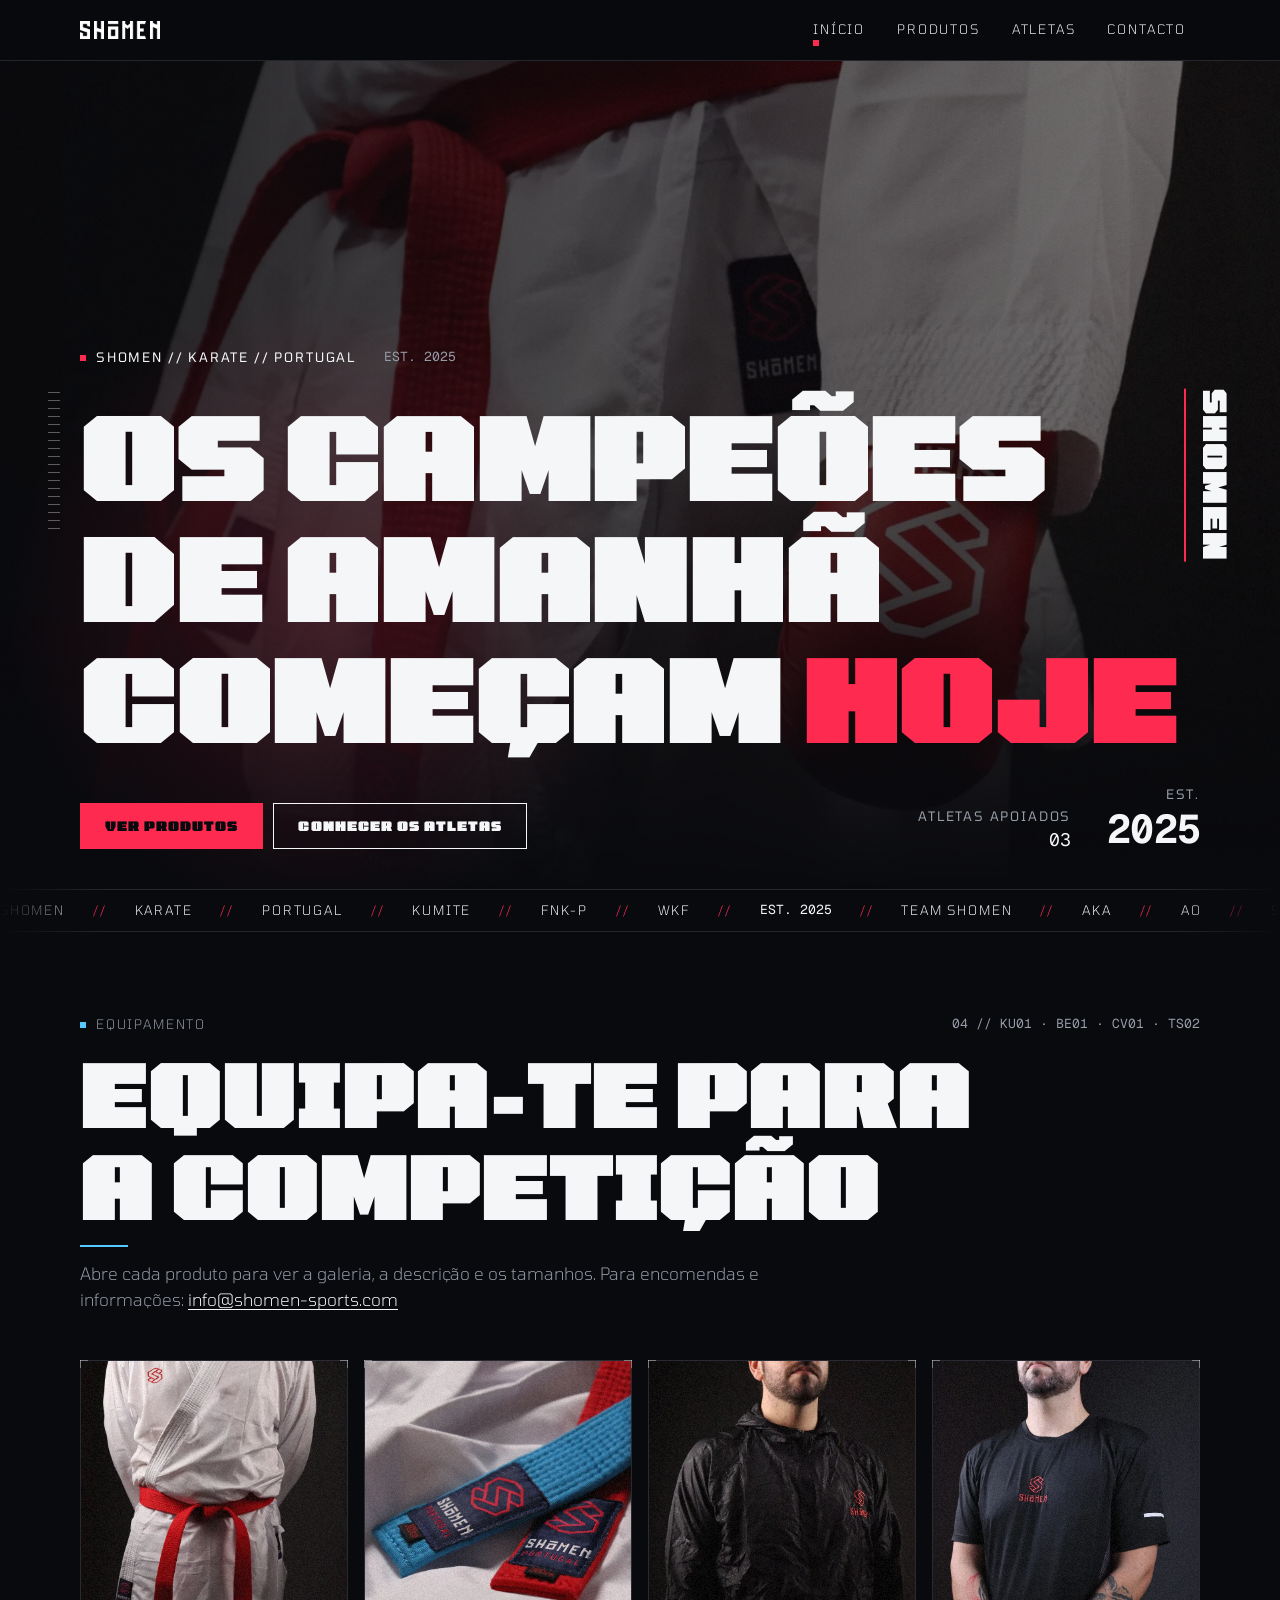
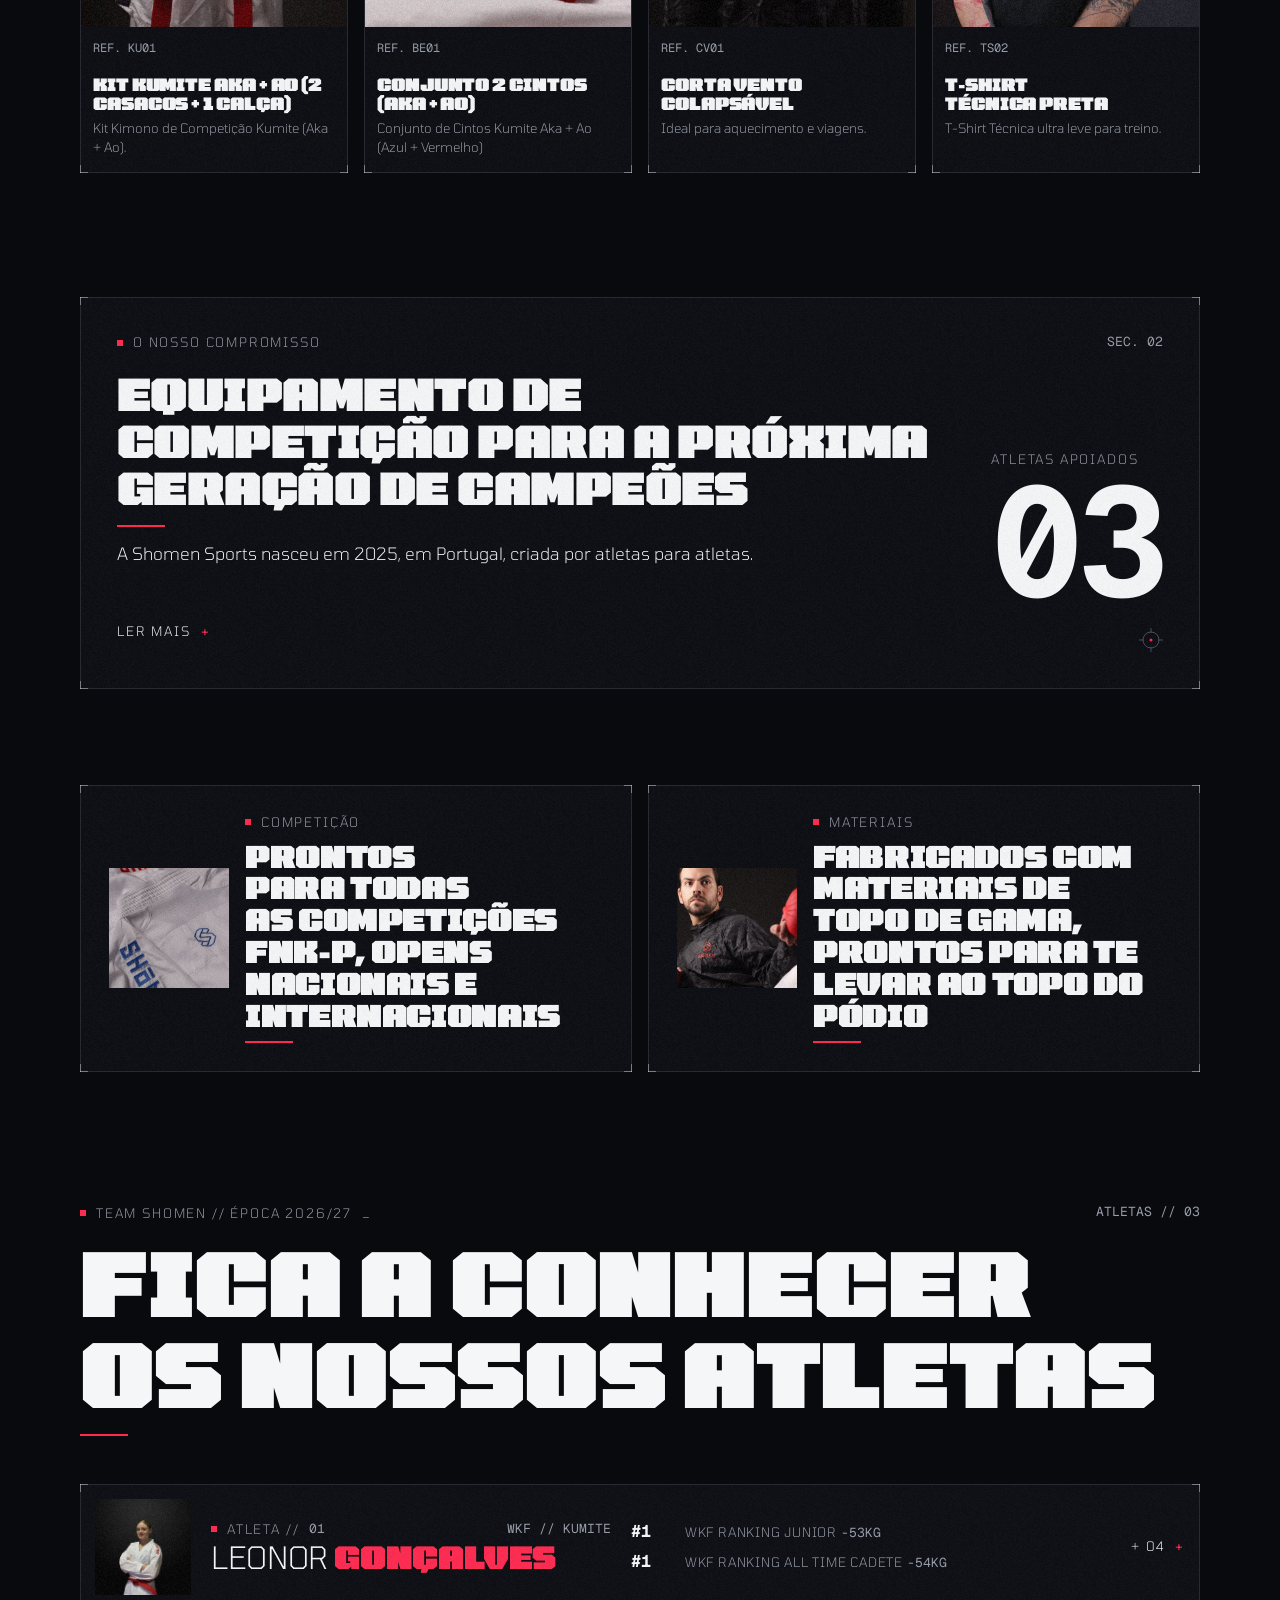
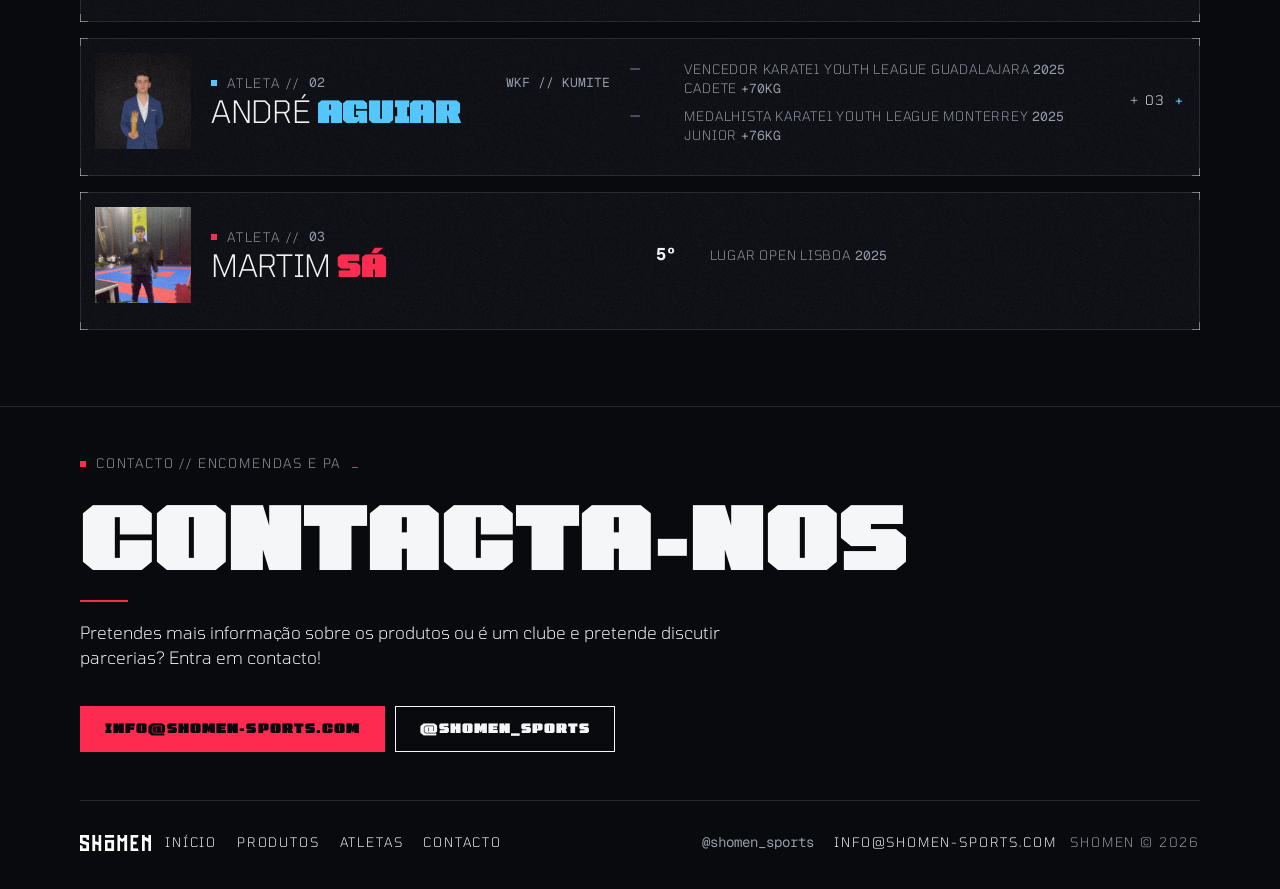
==== commit 66186475: "Phase 4 step 2: build Variant A into index.html (inline sheet products, compact Compromisso, stateme" ====
--- a/index.html
+++ b/index.html
@@ -23,10 +23,9 @@
   <meta name="twitter:image" content="https://www.shomen-sports.com/assets/img/originals/social-media-image.png">
   <style>
 /* ==========================================================================
-   SHOMEN — Phase 3 single-file site. Everything (CSS, JS, fonts, grain) lives in
-   this file; only the photos are external (assets/img/). To ship a new version,
-   swap this file at the repo root.
-   Palette: red + blue highlights only. Tomorrow 300/400/900, Geist Mono for numbers.
+   SHOMEN — Phase 4 single-file site (Variant A "Directo" of docs/explorations/phase-4). Everything (CSS, JS, fonts, grain) lives in this file; only the photos are external (assets/img/).
+   Same tokens and components as Phase 3, tighter spacing, bigger type jumps,
+   the Phase 4 motion vocabulary. Author with file paths under assets/ for fonts and grain, then run python tools/inline-assets.py before committing.
    ========================================================================== */
 
 @font-face { font-family: "Tomorrow"; src: url("[data-uri]") format("woff2"); font-weight: 300; font-style: normal; font-display: swap; }
@@ -52,20 +51,21 @@
   --font-sans: "Tomorrow", system-ui, -apple-system, "Segoe UI", sans-serif;
   --font-mono: "Geist Mono", ui-monospace, "SFMono-Regular", Menlo, monospace;
 
-  --fs-hero: clamp(44px, 12vw, 150px);
-  --fs-h2: clamp(36px, 7vw, 88px);
-  --fs-h2-band: clamp(28px, 4.2vw, 52px);
-  --fs-h3: 34px;
-  --fs-body: 18px;
+  --fs-hero: clamp(48px, 9vw, 140px);
+  --fs-h2: clamp(40px, 7vw, 88px);
+  --fs-h2-band: clamp(26px, 3.6vw, 44px);
+  --fs-h3: clamp(24px, 2.6vw, 34px);
+  --fs-display: clamp(96px, 16vw, 220px);
+  --fs-body: 17px;
   --fs-micro: 13px;
   --track-micro: .14em;
 
   --max: 1200px;
   --gutter: clamp(16px, 4vw, 40px);
-  --gap: 24px;
-  --space: clamp(64px, 10vw, 140px);
-  --space-sm: clamp(32px, 5vw, 64px);
-  --nav-h: 64px;
+  --gap: 16px;
+  --space: clamp(48px, 6vw, 80px);
+  --space-sm: clamp(24px, 4vw, 48px);
+  --nav-h: 60px;
   --ease: cubic-bezier(.2, .8, .2, 1);
   --ease-out: cubic-bezier(.16, 1, .3, 1);
 }
@@ -75,20 +75,20 @@
 
 /* ---------- base ---------- */
 *, *::before, *::after { box-sizing: border-box; border-radius: 0; }
-html { -webkit-text-size-adjust: 100%; scroll-padding-top: calc(var(--nav-h) + 16px); scroll-behavior: smooth; }
-body { margin: 0; background: var(--bg); color: var(--white); font-family: var(--font-sans); font-weight: 300; font-size: var(--fs-body); line-height: 1.55; overflow-wrap: anywhere; overflow-x: clip; }
+html { -webkit-text-size-adjust: 100%; scroll-padding-top: calc(var(--nav-h) + 12px); scroll-behavior: smooth; }
+body { margin: 0; background: var(--bg); color: var(--white); font-family: var(--font-sans); font-weight: 300; font-size: var(--fs-body); line-height: 1.5; overflow-wrap: anywhere; overflow-x: clip; }
 html.menu-open, html.menu-open body, html.modal-open, html.modal-open body { overflow: hidden; }
 img { display: block; max-width: 100%; height: auto; }
 figure { margin: 0; }
 address { font-style: normal; }
-p { margin: 0 0 1em; max-width: 64ch; }
+p { margin: 0 0 1em; max-width: 62ch; }
 p:last-child { margin-bottom: 0; }
 strong { font-weight: 900; }
-h1, h2, h3, .h1, .h2, .h3, .name { margin: 0; font-weight: 900; line-height: .98; letter-spacing: -.01em; text-transform: uppercase; text-wrap: balance; overflow-wrap: normal; }
-h1, .h1 { font-size: var(--fs-hero); letter-spacing: -.015em; }
-h2, .h2 { font-size: var(--fs-h2); }
+h1, h2, h3, .h1, .h2, .h3, .name { margin: 0; font-weight: 900; line-height: .96; letter-spacing: -.012em; text-transform: uppercase; text-wrap: balance; overflow-wrap: normal; }
+h1, .h1 { font-size: var(--fs-hero); line-height: 1.05; letter-spacing: -.02em; }
+h2, .h2 { font-size: var(--fs-h2); line-height: 1.04; }
 h3, .h3 { font-size: var(--fs-h3); }
-.h2--band { font-size: var(--fs-h2-band); line-height: 1.05; }
+.h2--band { font-size: var(--fs-h2-band); line-height: 1.06; }
 a { color: var(--white); text-underline-offset: .18em; text-decoration-thickness: 1px; }
 a:hover { color: var(--key); }
 :focus-visible { outline: 2px solid var(--key); outline-offset: 3px; }
@@ -96,16 +96,18 @@
 .mono { font-family: var(--font-mono); letter-spacing: 0; font-weight: 400; }
 .key { color: var(--key); }
 .grey { color: var(--grey); }
+.nobr { white-space: nowrap; }
 .visually-hidden { position: absolute; width: 1px; height: 1px; margin: -1px; padding: 0; overflow: hidden; clip: rect(0 0 0 0); white-space: nowrap; border: 0; }
 .skip-link { position: absolute; left: var(--gutter); top: -100px; z-index: 100; padding: 12px 16px; background: var(--white); color: var(--bg); font-weight: 900; text-transform: uppercase; letter-spacing: .08em; font-size: 13px; }
 .skip-link:focus { top: 12px; }
 .wrap { max-width: var(--max); margin-inline: auto; padding-inline: var(--gutter); }
 .section { padding-block: var(--space); }
 .section--tight { padding-block: var(--space-sm); }
-.section__head { display: grid; gap: 20px; margin-bottom: var(--space-sm); }
-.section__head--center { justify-items: center; text-align: center; }
-.stack { display: grid; gap: 16px; }
-.stack--lg { gap: 32px; }
+.section__head { display: grid; gap: 14px; margin-bottom: var(--space-sm); }
+.section__head--end { justify-items: end; text-align: right; }
+.section__head--end p { margin-left: auto; }
+.stack { display: grid; gap: 14px; }
+.stack--lg { gap: 28px; }
 
 /* ---------- grain ---------- */
 .panel::after, .photo::after { content: ""; position: absolute; inset: 0; z-index: 2; background: url("[data-uri]") repeat 0 0 / 200px 200px; opacity: .028; pointer-events: none; }
@@ -116,23 +118,25 @@
 .micro--dot::before { content: ""; flex: none; width: 6px; height: 6px; background: var(--key); }
 .micro--tick::before { content: ""; flex: none; width: 3px; height: 12px; background: var(--alt); }
 .micro .mono { font-size: 13px; }
-.microbar { display: flex; flex-wrap: wrap; align-items: center; justify-content: space-between; gap: 12px 32px; list-style: none; margin: 0; padding: 0; }
+.microbar { display: flex; flex-wrap: wrap; align-items: center; justify-content: space-between; gap: 10px 28px; list-style: none; margin: 0; padding: 0; }
 .microbar--start { justify-content: flex-start; }
 .rule { border: 0; margin: 0; height: 1px; width: 100%; background: var(--line); }
 .rule--key { height: 2px; width: 48px; max-width: 48px; background: var(--key); transform-origin: left center; }
-.readout { display: grid; gap: 8px; align-content: start; }
+.section__head--end .rule--key { transform-origin: right center; }
+.readout { display: grid; gap: 6px; align-content: start; }
 .readout__label { color: var(--grey); }
 .readout__value { font-family: var(--font-mono); font-weight: 700; font-size: clamp(28px, 4vw, 40px); line-height: 1; color: var(--white); letter-spacing: -.02em; font-variant-numeric: tabular-nums; }
 .readout--sm .readout__value { font-size: 18px; font-weight: 400; letter-spacing: 0; }
-.readout--text .readout__value { font-family: var(--font-sans); font-weight: 300; font-size: 18px; letter-spacing: 0; line-height: 1.4; }
+.readout--text .readout__value { font-family: var(--font-sans); font-weight: 300; font-size: 17px; letter-spacing: 0; line-height: 1.4; }
 .readout--end { text-align: right; justify-items: end; }
+.readout--display .readout__value { font-size: var(--fs-display); letter-spacing: -.04em; line-height: .9; }
 .readouts { list-style: none; margin: 0; padding: 0; border-top: 1px solid var(--line); }
-.readouts li { display: grid; grid-template-columns: 64px 1fr; gap: 16px; align-items: baseline; padding: 12px 0; border-bottom: 1px solid var(--line); }
-.readouts .val { font-family: var(--font-mono); font-weight: 700; font-size: 22px; line-height: 1; color: var(--white); }
+.readouts li { display: grid; grid-template-columns: 56px 1fr; gap: 12px; align-items: baseline; padding: 9px 0; border-bottom: 1px solid var(--line); }
+.readouts .val { font-family: var(--font-mono); font-weight: 700; font-size: 20px; line-height: 1; color: var(--white); }
 .readouts .val:empty::before { content: "\2014"; color: var(--dim); }
-.readouts .lab { font-weight: 300; font-size: 15px; letter-spacing: .08em; text-transform: uppercase; line-height: 1.35; }
-.chips { display: flex; flex-wrap: wrap; gap: 8px; list-style: none; margin: 0; padding: 0; }
-.chip { display: inline-flex; align-items: center; justify-content: center; min-height: 36px; padding: 0 12px; border: 1px solid var(--line); font-family: var(--font-mono); font-size: 14px; line-height: 1; color: var(--white); transition: border-color .25s var(--ease), color .25s var(--ease); }
+.readouts .lab { font-weight: 300; font-size: 14px; letter-spacing: .08em; text-transform: uppercase; line-height: 1.35; }
+.chips { display: flex; flex-wrap: wrap; gap: 6px; list-style: none; margin: 0; padding: 0; }
+.chip { display: inline-flex; align-items: center; justify-content: center; min-height: 34px; padding: 0 12px; border: 1px solid var(--line); font-family: var(--font-mono); font-size: 14px; line-height: 1; color: var(--white); transition: border-color .25s var(--ease), color .25s var(--ease); }
 .chip:hover { border-color: var(--key); color: var(--key); }
 .reticle { display: block; width: 24px; height: 24px; color: var(--dim); flex: none; }
 .reticle circle, .reticle line { stroke: currentColor; stroke-width: 1; fill: none; }
@@ -142,16 +146,17 @@
 .handle:hover { color: var(--key); text-decoration: underline; }
 
 /* ---------- panel ---------- */
-.panel { position: relative; background: var(--panel); border: 1px solid var(--line); padding: clamp(20px, 3vw, 40px); transition: border-color .4s var(--ease); }
+.panel { position: relative; background: var(--panel); border: 1px solid var(--line); padding: clamp(18px, 3vw, 36px); transition: border-color .4s var(--ease); }
 .panel--flush { padding: 0; }
-.panel::before { content: ""; position: absolute; inset: -1px; z-index: 3; pointer-events: none; transition: filter .4s var(--ease);
+.panel::before { content: ""; position: absolute; inset: -1px; z-index: 3; pointer-events: none;
   background-image: linear-gradient(var(--tick), var(--tick)), linear-gradient(var(--tick), var(--tick)), linear-gradient(var(--tick), var(--tick)), linear-gradient(var(--tick), var(--tick)), linear-gradient(var(--tick), var(--tick)), linear-gradient(var(--tick), var(--tick)), linear-gradient(var(--tick), var(--tick)), linear-gradient(var(--tick), var(--tick));
   background-size: 8px 1px, 1px 8px, 8px 1px, 1px 8px, 8px 1px, 1px 8px, 8px 1px, 1px 8px;
   background-position: 0 0, 0 0, 100% 0, 100% 0, 0 100%, 0 100%, 100% 100%, 100% 100%;
   background-repeat: no-repeat; }
 .panel > * { position: relative; z-index: 1; }
-.panel__head { display: flex; flex-wrap: wrap; justify-content: space-between; align-items: center; gap: 12px 24px; margin-bottom: 24px; }
-.panel--hover:hover { --tick: var(--key); border-color: rgba(245, 246, 248, .28); }
+.panel__head { display: flex; flex-wrap: wrap; justify-content: space-between; align-items: center; gap: 10px 24px; margin-bottom: 20px; }
+.panel--hover:hover, .panel.is-flash, .panel.is-active { --tick: var(--key); }
+.panel--hover:hover, .panel.is-active { border-color: rgba(245, 246, 248, .28); }
 
 /* ---------- photo + parallax ---------- */
 .photo { position: relative; overflow: hidden; background: var(--panel-solid); }
@@ -159,167 +164,220 @@
 .photo--fade::before { content: ""; position: absolute; inset: 0; z-index: 1; background: linear-gradient(transparent 40%, var(--bg)); pointer-events: none; }
 .photo--vignette::before { content: ""; position: absolute; inset: 0; z-index: 1; background: linear-gradient(to top, rgba(9, 10, 14, .85), transparent 45%); pointer-events: none; }
 img.pos-top { object-position: 50% 10%; }
+img.pos-20 { object-position: 50% 20%; }
 .photo--4x5 { aspect-ratio: 4 / 5; }
 .photo--1x1 { aspect-ratio: 1; }
 .parallax img { transform: translate3d(0, var(--py, 0px), 0) scale(1.14); will-change: transform; }
 .zoom img { transition: transform .8s var(--ease-out); }
-.zoom:hover img, a:hover > .zoom img { transform: scale(1.05); }
+.zoom:hover img, a:hover > .zoom img, button:hover > .zoom img { transform: scale(1.05); }
 .parallax.zoom:hover img { transform: translate3d(0, var(--py, 0px), 0) scale(1.19); }
 
 /* ---------- buttons ---------- */
-.btn { position: relative; display: inline-flex; align-items: center; justify-content: center; gap: 12px; min-height: 48px; padding: 0 28px; border: 1px solid var(--white); background-color: transparent; color: var(--white); font-family: var(--font-sans); font-weight: 900; font-size: 14px; line-height: 1; letter-spacing: .08em; text-transform: uppercase; text-decoration: none; text-align: center; cursor: pointer; overflow: hidden; isolation: isolate;
+.btn { position: relative; display: inline-flex; align-items: center; justify-content: center; gap: 12px; min-height: 46px; padding: 0 24px; border: 1px solid var(--white); background-color: transparent; color: var(--white); font-family: var(--font-sans); font-weight: 900; font-size: 13px; line-height: 1; letter-spacing: .08em; text-transform: uppercase; text-decoration: none; text-align: center; cursor: pointer; overflow: hidden; isolation: isolate;
   background-image: linear-gradient(var(--white), var(--white)); background-size: 0% 100%; background-repeat: no-repeat; background-position: left center;
   transition: background-size .4s var(--ease-out), color .25s var(--ease), border-color .25s var(--ease); }
 .btn:hover, .btn:focus-visible { background-size: 100% 100%; color: var(--bg); border-color: var(--white); }
 .btn--primary { background-color: var(--key); border-color: var(--key); color: var(--bg); }
 .btn--primary:hover, .btn--primary:focus-visible { border-color: var(--white); }
 .btn--ghost { border-color: var(--line); }
-.actions { display: flex; flex-wrap: wrap; gap: 12px; }
+.btn--sm { min-height: 38px; padding: 0 14px; font-size: 12px; }
+.actions { display: flex; flex-wrap: wrap; gap: 10px; }
 .actions--center { justify-content: center; }
-
-/* ---------- nav ---------- */
+.link-btn { display: inline-flex; align-items: center; gap: 10px; min-height: 40px; padding: 0; border: 0; background: none; color: var(--white); font-family: var(--font-sans); font-weight: 300; font-size: var(--fs-micro); letter-spacing: var(--track-micro); text-transform: uppercase; cursor: pointer; text-decoration: none; }
+.link-btn::after { content: "+"; font-family: var(--font-mono); color: var(--key); transition: transform .3s var(--ease-out); }
+.link-btn[aria-expanded="true"]::after { transform: rotate(45deg); }
+.link-btn:hover { color: var(--key); }
+
+/* ---------- nav (top bar) ---------- */
 .progress { position: fixed; top: 0; left: 0; z-index: 60; height: 2px; width: 100%; background: var(--key); transform: scaleX(0); transform-origin: left center; pointer-events: none; }
 .nav { position: sticky; top: 0; z-index: 50; isolation: isolate; border-bottom: 1px solid var(--line); }
 .nav::before { content: ""; position: absolute; inset: 0; z-index: -1; background: rgba(9, 10, 14, .92); -webkit-backdrop-filter: blur(12px); backdrop-filter: blur(12px); }
 .nav__inner { position: relative; z-index: 41; display: flex; align-items: center; justify-content: space-between; gap: 24px; min-height: var(--nav-h); }
 .nav__logo { display: inline-flex; align-items: center; min-height: 44px; }
-.nav__logo img { height: 20px; width: auto; }
+.nav__logo img { height: 18px; width: auto; }
 .nav__menu { position: absolute; top: 0; right: max(var(--gutter), calc((100% - var(--max)) / 2 + var(--gutter))); height: var(--nav-h); display: flex; align-items: center; z-index: 42; }
-.nav__list { display: flex; gap: 4px; list-style: none; margin: 0; padding: 0; }
-.nav__link { display: inline-flex; align-items: center; gap: 10px; min-height: 44px; padding: 0 14px; color: var(--white); font-weight: 300; font-size: 14px; letter-spacing: var(--track-micro); text-transform: uppercase; text-decoration: none; }
-.nav__link::before { content: ""; width: 6px; height: 6px; background: var(--key); transform: scale(0); transition: transform .3s var(--ease-out); }
+.nav__list { position: relative; display: flex; gap: 4px; list-style: none; margin: 0; padding: 0; }
+.nav__link { display: inline-flex; align-items: center; gap: 10px; min-height: 44px; padding: 0 14px; color: var(--white); font-weight: 300; font-size: 13px; letter-spacing: var(--track-micro); text-transform: uppercase; text-decoration: none; }
 .nav__link:hover { color: var(--white); text-decoration: underline; }
-.nav__link[aria-current="page"]::before, .nav__link[aria-current="true"]::before { transform: scale(1); }
-.nav__toggle { display: none; align-items: center; justify-content: center; min-width: 48px; min-height: 48px; padding: 0 16px; border: 1px solid var(--line); background: transparent; color: var(--white); font-family: var(--font-sans); font-weight: 300; font-size: 13px; letter-spacing: var(--track-micro); text-transform: uppercase; cursor: pointer; }
+.nav__dot { position: absolute; left: 0; bottom: 6px; width: 6px; height: 6px; background: var(--key); transform: translateX(var(--x, 14px)) scaleX(var(--w, 1)); transform-origin: left center; transition: transform .45s var(--ease-out); pointer-events: none; }
+.nav__link[aria-current="true"] { color: var(--white); }
+.nav__toggle { display: none; align-items: center; justify-content: center; min-width: 48px; min-height: 44px; padding: 0 14px; border: 1px solid var(--line); background: transparent; color: var(--white); font-family: var(--font-sans); font-weight: 300; font-size: 13px; letter-spacing: var(--track-micro); text-transform: uppercase; cursor: pointer; }
 .nav__toggle:hover { border-color: var(--white); }
 .nav__menu-foot { display: none; }
 @media (max-width: 719.98px) {
   .nav__toggle { display: inline-flex; }
   .nav__menu { position: fixed; inset: 0; z-index: 40; height: auto; right: 0; display: none; flex-direction: column; justify-content: center; align-items: stretch; padding: calc(var(--nav-h) + 24px) var(--gutter) 40px; background: rgba(9, 10, 14, .96); }
   .nav__menu.is-open { display: flex; animation: fadeIn .3s var(--ease); }
-  .nav__list { flex-direction: column; gap: 8px; }
-  .nav__link { display: flex; padding: 0; min-height: 60px; font-weight: 900; font-size: 46px; letter-spacing: -.01em; line-height: 1; }
-  .nav__link::before { width: 10px; height: 10px; }
+  .nav__list { flex-direction: column; gap: 6px; }
+  .nav__link { display: flex; padding: 0; min-height: 56px; font-weight: 900; font-size: 44px; letter-spacing: -.01em; line-height: 1; }
+  .nav__link::before { content: ""; width: 10px; height: 10px; background: var(--key); transform: scale(0); transition: transform .3s var(--ease-out); }
+  .nav__link[aria-current="true"]::before { transform: scale(1); }
+  .nav__dot { display: none; }
   .nav__menu.is-open .nav__link { animation: rise .5s var(--ease-out) both; animation-delay: calc(var(--i, 0) * 70ms); }
-  .nav__menu-foot { display: grid; gap: 12px; margin-top: 40px; }
+  .nav__menu-foot { display: grid; gap: 12px; margin-top: 36px; }
 }
 
-/* ---------- layout pieces ---------- */
-.grid { display: grid; gap: var(--gap); list-style: none; margin: 0; padding: 0; }
-.grid--4 { grid-template-columns: repeat(auto-fit, minmax(240px, 1fr)); }
-
-/* hero */
-.hero { position: relative; display: grid; align-items: end; min-height: min(92vh, 860px); overflow: hidden; isolation: isolate; }
+/* ---------- hero (full-bleed) ---------- */
+.hero { position: relative; display: grid; align-items: end; height: min(92vh, 900px); height: min(92svh, 900px); min-height: 540px; overflow: hidden; isolation: isolate; }
 .hero__photo { position: absolute; inset: 0; z-index: 0; }
 .hero__photo img { object-position: 51% 8%; filter: brightness(.55) saturate(.9); transform: translate3d(calc(var(--mx, 0) * 1px), calc(var(--py, 0px) + var(--my, 0) * 1px), 0) scale(1.14); will-change: transform; }
 .hero__scrim { position: absolute; inset: 0; z-index: 1; pointer-events: none; background: linear-gradient(90deg, rgba(9, 10, 14, .78) 0%, rgba(9, 10, 14, .45) 50%, rgba(9, 10, 14, .1) 100%), linear-gradient(transparent 45%, var(--bg)); }
-.hero__content { position: relative; z-index: 3; width: 100%; padding-block: calc(var(--space) + 24px) 56px; display: grid; gap: 28px; }
-.hero__title { font-size: min(var(--fs-hero), 6.4vw); line-height: 1.08; }
+.hero__glow { position: absolute; z-index: 2; left: -10%; bottom: -20%; width: 70vw; height: 70vw; max-width: 900px; max-height: 900px; pointer-events: none; background: radial-gradient(closest-side, var(--key), transparent 70%); opacity: .16; animation: glow 8s ease-in-out infinite; }
+.hero__content { position: relative; z-index: 3; width: 100%; padding-block: calc(var(--nav-h) + 24px) 40px; display: grid; gap: 22px; }
 .hero__title > span { display: block; }
 .hero__title .w { display: inline-block; }
-.hero__foot { display: flex; flex-wrap: wrap; justify-content: space-between; align-items: flex-end; gap: 24px; }
-.hero__readouts { display: flex; flex-wrap: wrap; gap: 24px 40px; align-items: flex-end; }
+.hero__foot { display: flex; flex-wrap: wrap; justify-content: space-between; align-items: flex-end; gap: 20px; }
+.hero__readouts { display: flex; flex-wrap: wrap; gap: 20px 36px; align-items: flex-end; }
 .hero .micro { font-weight: 400; }
-.hero__vword { display: none; position: absolute; right: calc(var(--gutter) + 8px); top: 50%; z-index: 3; transform: translateY(-50%); writing-mode: vertical-rl; font-weight: 900; font-size: 34px; letter-spacing: .04em; text-transform: uppercase; line-height: 1; color: var(--white); padding-left: 14px; border-left: 2px solid var(--key); animation: drift 9s ease-in-out infinite; }
+.hero__vword { display: none; position: absolute; right: calc(var(--gutter) + 8px); top: 50%; z-index: 3; transform: translateY(-50%); writing-mode: vertical-rl; font-weight: 900; font-size: 32px; letter-spacing: .04em; text-transform: uppercase; line-height: 1; color: var(--white); padding-left: 14px; border-left: 2px solid var(--key); animation: drift 9s ease-in-out infinite; }
 .hero__ruler { display: none; position: absolute; left: calc(var(--gutter) + 8px); top: 40%; z-index: 3; width: 12px; height: 140px; background: repeating-linear-gradient(to bottom, rgba(245, 246, 248, .35) 0 1px, transparent 1px 8px); animation: rulerScroll 4s linear infinite; }
 @media (min-width: 960px) {
   .hero__vword, .hero__ruler { display: block; }
   .hero__readouts { justify-content: flex-end; text-align: right; }
 }
 
-/* ticker */
-.ticker { overflow: hidden; border-block: 1px solid var(--line); padding: 14px 0; -webkit-mask-image: linear-gradient(90deg, transparent, #000 8%, #000 92%, transparent); mask-image: linear-gradient(90deg, transparent, #000 8%, #000 92%, transparent); }
+/* ---------- ticker ---------- */
+.ticker { overflow: hidden; border-block: 1px solid var(--line); padding: 12px 0; -webkit-mask-image: linear-gradient(90deg, transparent, #000 8%, #000 92%, transparent); mask-image: linear-gradient(90deg, transparent, #000 8%, #000 92%, transparent); }
 .ticker__track { display: flex; width: max-content; animation: ticker 48s linear infinite; }
-.ticker__track > span { display: inline-flex; gap: 32px; padding-right: 32px; white-space: nowrap; }
+.ticker__track > span { display: inline-flex; gap: 28px; padding-right: 28px; white-space: nowrap; }
 .ticker__track i { font-style: normal; color: var(--key); }
 .ticker:hover .ticker__track { animation-play-state: paused; }
 
-/* tiles */
+/* ---------- product tiles (2-up → 4-up) ---------- */
+.tiles { display: grid; grid-template-columns: repeat(2, minmax(0, 1fr)); gap: var(--gap); list-style: none; margin: 0; padding: 0; }
+@media (min-width: 720px) { .tiles { grid-template-columns: repeat(4, minmax(0, 1fr)); } }
 .tile { display: flex; flex-direction: column; }
-.tile > a { color: inherit; text-decoration: none; display: flex; flex-direction: column; height: 100%; }
-.tile .photo { aspect-ratio: 4 / 5; }
-.tile__body { padding: 20px; display: grid; gap: 8px; align-content: start; }
-.tile__name { font-size: 22px; font-weight: 900; text-transform: uppercase; line-height: 1.05; letter-spacing: -.01em; margin: 0; transition: color .25s var(--ease); }
-.tile__ref { font-family: var(--font-mono); font-size: 13px; color: var(--grey); display: flex; justify-content: space-between; gap: 12px; }
+.tile__btn { display: flex; flex-direction: column; height: 100%; width: 100%; padding: 0; border: 0; background: none; color: inherit; text-align: left; cursor: pointer; font: inherit; }
+.tile .photo { aspect-ratio: 1; }
+.tile__body { padding: 12px 12px 14px; display: grid; gap: 6px; align-content: start; }
+.tile__name { font-size: clamp(14px, 1.4vw, 17px); font-weight: 900; text-transform: uppercase; line-height: 1.1; letter-spacing: -.005em; margin: 0; transition: color .25s var(--ease); text-wrap: pretty; }
+.tile__ref { font-family: var(--font-mono); font-size: 12px; color: var(--grey); display: flex; justify-content: space-between; gap: 8px; }
 .tile__ref .open { color: var(--key); opacity: 0; transform: translateX(-6px); transition: opacity .3s var(--ease), transform .3s var(--ease-out); }
-.tile > a:hover .open, .tile > a:focus-visible .open { opacity: 1; transform: none; }
-.tile__excerpt { font-size: 15px; color: var(--grey); margin: 4px 0 0; }
-.tile > a:hover .tile__name { color: var(--key); }
-
-/* bands */
-.band { display: grid; gap: var(--gap); align-items: center; }
-.band + .band { margin-top: var(--space-sm); }
-.band .photo { aspect-ratio: 4 / 5; }
-.band__body { display: grid; gap: 20px; }
-@media (min-width: 720px) { .band { grid-template-columns: 5fr 7fr; gap: calc(var(--gap) * 2); } .band--flip .photo { order: 2; } }
-
-/* compromisso */
-.fact { display: grid; gap: 32px; }
-.fact__copy { display: grid; gap: 16px; }
-@media (min-width: 900px) { .fact { grid-template-columns: 1fr 240px; align-items: start; } .fact__aside { display: grid; gap: 32px; justify-items: end; text-align: right; } }
-
-/* athletes */
-.athlete { display: grid; gap: 0; }
-.athlete__media .photo { aspect-ratio: 4 / 5; }
-.athlete__body { display: grid; gap: 24px; align-content: start; padding: clamp(24px, 4vw, 48px); }
-.athlete + .athlete { margin-top: var(--gap); }
-.name { font-size: clamp(34px, 3.4vw, 52px); line-height: .98; letter-spacing: -.01em; text-transform: uppercase; margin: 0; }
-.name__first { display: block; font-weight: 300; }
-.name__last { display: block; font-weight: 900; color: var(--key); }
-@media (min-width: 900px) {
-  .athlete { grid-template-columns: minmax(0, 5fr) minmax(0, 7fr); }
-  .athlete--flip .athlete__media { order: 2; }
-  .athlete__media { position: relative; min-height: 520px; }
-  .athlete__media .photo { position: absolute; inset: 0; aspect-ratio: auto; }
-}
-
-/* contact + footer */
-.contact { display: grid; gap: 24px; justify-items: center; text-align: center; }
-.contact p { margin-inline: auto; }
-.footer { border-top: 1px solid var(--line); padding: 40px 0; }
-.footer__inner { display: grid; gap: 20px; align-items: center; }
-.footer__logo { display: inline-flex; align-items: center; min-height: 44px; justify-self: start; }
-.footer__logo img { height: 18px; width: auto; }
-.footer__nav ul, .footer__links ul { display: flex; flex-wrap: wrap; gap: 4px 24px; list-style: none; margin: 0; padding: 0; }
-.footer__nav a, .footer__links a { display: inline-flex; align-items: center; min-height: 44px; text-decoration: none; }
-.footer__nav a:hover, .footer__links a:hover { text-decoration: underline; }
-.footer__copy { grid-column: 1 / -1; }
-@media (min-width: 720px) { .footer__inner { grid-template-columns: auto 1fr auto; } .footer__nav { justify-self: center; } }
-
-/* ---------- product modal ---------- */
-.modal { border: 0; padding: 0; margin: auto; background: transparent; color: var(--white); width: min(1040px, calc(100vw - 24px)); max-width: none; max-height: calc(100vh - 24px); max-height: calc(100dvh - 24px); overflow: auto; overscroll-behavior: contain; }
-.modal::backdrop { background: rgba(9, 10, 14, .82); -webkit-backdrop-filter: blur(6px); backdrop-filter: blur(6px); animation: fadeIn .3s var(--ease); }
-.modal[open] { animation: modalIn .45s var(--ease-out); }
-.modal__panel { padding: clamp(20px, 3vw, 40px); }
-.modal__head { display: flex; flex-wrap: wrap; justify-content: space-between; align-items: center; gap: 12px 24px; margin-bottom: 24px; }
-.modal__close { min-height: 44px; padding: 0 18px; }
-.modal__body { display: grid; gap: 32px; }
-.modal__gallery { display: grid; gap: 12px; }
-.modal__main { aspect-ratio: 4 / 5; }
-.modal__main img { transition: opacity .3s var(--ease); }
-.modal__main.is-swapping img { opacity: 0; }
-.modal__main-link { display: block; }
-.thumbs { display: flex; flex-wrap: wrap; gap: 8px; list-style: none; margin: 0; padding: 0; }
-.thumbs button { display: block; width: 64px; padding: 0; border: 1px solid transparent; background: none; cursor: pointer; opacity: .6; transition: opacity .25s var(--ease), border-color .25s var(--ease), transform .3s var(--ease-out); }
+.tile__btn:hover .open, .tile__btn:focus-visible .open, .tile__btn[aria-expanded="true"] .open { opacity: 1; transform: none; }
+.tile__btn:hover .tile__name, .tile__btn[aria-expanded="true"] .tile__name { color: var(--key); }
+.tile__btn[aria-expanded="true"] .open::before { content: "FECHAR"; }
+.tile__btn[aria-expanded="true"] .open span { display: none; }
+.tile.is-active { transform: scale(1.02); z-index: 2; }
+.tile { transition: transform .5s var(--ease-out); }
+.tile__excerpt { font-size: 13px; color: var(--grey); margin: 0; display: none; }
+@media (min-width: 720px) { .tile__excerpt { display: block; } }
+
+/* ---------- product sheet (expanding panel under the tiles) ---------- */
+.sheet { display: grid; grid-template-rows: 0fr; transition: grid-template-rows .55s var(--ease-out); }
+.sheet.is-open { grid-template-rows: 1fr; }
+.sheet__clip { overflow: hidden; min-height: 0; }
+.sheet__inner { margin-top: var(--gap); }
+.product { display: none; }
+.product.is-active { display: block; }
+.sheet .product[hidden] { display: none; }
+.product__body { display: grid; gap: 24px; }
+.product__gallery { display: grid; gap: 10px; }
+.product__main { aspect-ratio: 4 / 5; }
+.product__main img { transition: opacity .3s var(--ease); }
+.product__main.is-swapping img { opacity: 0; }
+.product__info { display: grid; gap: 16px; align-content: start; }
+.product__name { font-size: var(--fs-h3); }
+.product__ref { font-family: var(--font-mono); font-size: 14px; color: var(--grey); }
+.thumbs { display: flex; flex-wrap: wrap; gap: 6px; list-style: none; margin: 0; padding: 0; }
+.thumbs button { display: block; width: 56px; padding: 0; border: 1px solid transparent; background: none; cursor: pointer; opacity: .6; transition: opacity .25s var(--ease), border-color .25s var(--ease), transform .3s var(--ease-out); }
 .thumbs button:hover, .thumbs button:focus-visible, .thumbs button[aria-current="true"] { opacity: 1; border-color: var(--key); }
 .thumbs button:hover { transform: translateY(-2px); }
 .thumbs .photo { aspect-ratio: 1; }
 .thumbs img { object-position: 50% 20%; }
-.modal__info { display: grid; gap: 20px; align-content: start; }
-.modal__name { font-size: var(--fs-h3); }
-.modal__ref { font-family: var(--font-mono); font-size: 14px; color: var(--grey); }
-.spec { display: grid; gap: 24px; grid-template-columns: repeat(auto-fit, minmax(200px, 1fr)); border-top: 1px solid var(--line); padding-top: 24px; }
-@media (min-width: 800px) { .modal__body { grid-template-columns: 5fr 6fr; align-items: start; } }
+html.js .thumbs--short li:nth-child(n+7) { display: none; }
+.spec { display: grid; gap: 16px; grid-template-columns: repeat(auto-fit, minmax(180px, 1fr)); border-top: 1px solid var(--line); padding-top: 16px; }
+@media (min-width: 800px) { .product__body { grid-template-columns: 5fr 7fr; align-items: start; } .product__main { aspect-ratio: 1; } }
+
+/* ---------- compromisso (compact, ler mais) ---------- */
+.fact { display: grid; gap: 24px; }
+.fact__copy { display: grid; gap: 14px; }
+.fact__aside { display: grid; gap: 20px; }
+.more { display: grid; grid-template-rows: 0fr; transition: grid-template-rows .5s var(--ease-out), opacity .4s var(--ease); opacity: 0; }
+.more.is-open { grid-template-rows: 1fr; opacity: 1; }
+.more > div { overflow: hidden; min-height: 0; display: grid; gap: 14px; }
+.more.is-open > div { padding-top: 4px; }
+@media (min-width: 900px) { .fact { grid-template-columns: 1fr auto; align-items: end; } .fact__aside { justify-items: end; text-align: right; } }
+
+/* ---------- statement strip (two bands merged) ---------- */
+.strip { display: grid; gap: var(--gap); }
+.statement { display: grid; grid-template-columns: 88px 1fr; gap: 16px; align-items: center; padding: clamp(16px, 2.4vw, 28px); }
+.statement .photo { aspect-ratio: 1; }
+.statement__body { display: grid; gap: 10px; }
+.statement .h2--band { font-size: clamp(20px, 2.4vw, 30px); }
+@media (min-width: 720px) { .strip { grid-template-columns: 1fr 1fr; } .statement { grid-template-columns: 120px 1fr; } }
+
+/* ---------- roster (athletes) ---------- */
+.roster { list-style: none; margin: 0; padding: 0; display: grid; gap: var(--gap); }
+.row { display: grid; grid-template-columns: 72px 1fr; grid-template-areas: "thumb head" "top top" "toggle toggle" "more more"; gap: 10px 14px; align-items: center; padding: 12px; }
+.row__top { grid-area: top; }
+.row__toggle { grid-area: toggle; }
+.row__thumb { grid-area: thumb; aspect-ratio: 1; }
+.row__head { grid-area: head; display: grid; gap: 4px; min-width: 0; }
+.row__idx { display: flex; flex-wrap: wrap; justify-content: space-between; gap: 4px 12px; }
+.row__idx .micro { white-space: nowrap; }
+.row .name { font-size: clamp(22px, 2.4vw, 34px); line-height: 1; }
+.row .name__first { font-weight: 300; }
+.row .name__last { font-weight: 900; color: var(--key); }
+.row .name span { display: inline; }
+.row .name__first::after { content: " "; }
+.row__top { list-style: none; margin: 0; padding: 0; display: grid; gap: 4px; }
+.row__top li { display: grid; grid-template-columns: 44px 1fr; gap: 10px; align-items: baseline; }
+.row__top .val { font-family: var(--font-mono); font-weight: 700; font-size: 17px; }
+.row__top .val:empty::before { content: "\2014"; color: var(--dim); }
+.row__top .lab { font-size: 13px; letter-spacing: .06em; text-transform: uppercase; color: var(--grey); }
+.row__more { grid-area: more; }
+.row__more .more > div { display: grid; gap: 14px; }
+.row__toggle { justify-self: start; }
+@media (min-width: 720px) {
+  .row { grid-template-columns: 96px minmax(0, 5fr) minmax(0, 6fr) auto; grid-template-areas: "thumb head top toggle" "more more more more"; padding: 14px; gap: 12px 20px; }
+  .row__top { grid-area: top; }
+  .row__toggle { grid-area: toggle; }
+  .row__more .more > div { grid-template-columns: 1fr 1fr; align-items: start; }
+}
+
+/* ---------- footer band (contact folded in) ---------- */
+.footband { border-top: 1px solid var(--line); padding-block: var(--space) 28px; }
+.contact { display: grid; gap: 18px; }
+.contact .h2 { font-size: clamp(40px, 8vw, 96px); }
+.footer__meta { display: grid; gap: 14px; align-items: center; margin-top: var(--space-sm); padding-top: 20px; border-top: 1px solid var(--line); }
+.footer__logo { display: inline-flex; align-items: center; min-height: 44px; }
+.footer__logo img { height: 16px; width: auto; }
+.footer__nav ul, .footer__links ul { display: flex; flex-wrap: wrap; gap: 4px 20px; list-style: none; margin: 0; padding: 0; }
+.footer__nav a, .footer__links a { display: inline-flex; align-items: center; min-height: 40px; text-decoration: none; }
+.footer__nav a:hover, .footer__links a:hover { text-decoration: underline; }
+@media (min-width: 720px) { .footer__meta { grid-template-columns: auto 1fr auto auto; } }
+
+/* ---------- gallery dialog (fallback: full thumbnail set) ---------- */
+.modal { border: 0; padding: 0; margin: auto; background: transparent; color: var(--white); width: min(1040px, calc(100vw - 24px)); max-width: none; max-height: calc(100vh - 24px); max-height: calc(100dvh - 24px); overflow: auto; overscroll-behavior: contain; }
+.modal::backdrop { background: rgba(9, 10, 14, .82); -webkit-backdrop-filter: blur(6px); backdrop-filter: blur(6px); animation: fadeIn .3s var(--ease); }
+.modal[open] { animation: modalIn .45s var(--ease-out); }
+.modal__panel { padding: clamp(18px, 3vw, 36px); }
+.modal__head { display: flex; flex-wrap: wrap; justify-content: space-between; align-items: center; gap: 12px 24px; margin-bottom: 20px; }
+.modal__close { min-height: 44px; padding: 0 18px; }
+.modal__grid { display: grid; grid-template-columns: repeat(auto-fill, minmax(140px, 1fr)); gap: 8px; list-style: none; margin: 0; padding: 0; }
+.modal__grid a { display: block; }
+.modal__grid .photo { aspect-ratio: 1; }
 
 /* ---------- motion ---------- */
 html.js [data-reveal] { opacity: 0; transform: translateY(14px); }
-html.js [data-reveal].is-in { opacity: 1; transform: none; transition: opacity .6s var(--ease-out), transform .6s var(--ease-out); transition-delay: calc(var(--i, 0) * 90ms); }
+html.js [data-reveal="left"] { transform: translateX(-28px); }
+html.js [data-reveal="right"] { transform: translateX(28px); }
+html.js [data-reveal].is-in { opacity: 1; transform: none; transition: opacity .6s var(--ease-out), transform .6s var(--ease-out); transition-delay: calc(var(--i, 0) * 80ms); }
 html.js [data-reveal] .rule--key { transform: scaleX(0); }
 html.js [data-reveal].is-in .rule--key { transform: scaleX(1); transition: transform .7s var(--ease-out) .25s; }
 html.js .hero__title .w { opacity: 0; transform: translateY(.45em); }
 html.js .hero.is-in .hero__title .w { opacity: 1; transform: none; transition: opacity .7s var(--ease-out), transform .7s var(--ease-out); transition-delay: calc(140ms + var(--i, 0) * 60ms); }
 html.js .readouts li { opacity: 0; transform: translateX(-8px); }
-html.js .is-in .readouts li { opacity: 1; transform: none; transition: opacity .45s var(--ease-out), transform .45s var(--ease-out); transition-delay: calc(200ms + var(--i, 0) * 60ms); }
+html.js .is-in .readouts li, html.js .more.is-open .readouts li { opacity: 1; transform: none; transition: opacity .45s var(--ease-out), transform .45s var(--ease-out); transition-delay: calc(120ms + var(--i, 0) * 60ms); }
+/* type-on micro-labels: JS reveals the characters, this draws the cursor */
+[data-type].is-typing::after { content: "_"; font-family: var(--font-mono); color: var(--key); animation: blink .6s steps(1) infinite; }
+/* scroll-driven where supported: hero photo parallax + slow zoom */
+@supports (animation-timeline: scroll()) {
+  html.js.sda .hero__photo img { animation: heroScroll linear both; animation-timeline: scroll(root); animation-range: 0 100vh; }
+  html.js.sda .statement .photo img, html.js.sda .row__thumb img { animation: viewDrift linear both; animation-timeline: view(); animation-range: entry 0% exit 100%; }
+}
+@keyframes heroScroll { from { transform: translate3d(calc(var(--mx, 0) * 1px), calc(var(--my, 0) * 1px), 0) scale(1.14); } to { transform: translate3d(calc(var(--mx, 0) * 1px), calc(28vh + var(--my, 0) * 1px), 0) scale(1.24); } }
+@keyframes viewDrift { from { transform: translateY(6%) scale(1.14); } to { transform: translateY(-6%) scale(1.14); } }
 @keyframes fadeIn { from { opacity: 0; } }
 @keyframes rise { from { opacity: 0; transform: translateY(18px); } }
 @keyframes modalIn { from { opacity: 0; transform: translateY(16px) scale(.985); } }
@@ -327,19 +385,42 @@
 @keyframes drift { 0%, 100% { transform: translateY(-50%); } 50% { transform: translateY(calc(-50% - 12px)); } }
 @keyframes rulerScroll { to { background-position: 0 40px; } }
 @keyframes ticker { to { transform: translateX(-50%); } }
+@keyframes glow { 0%, 100% { opacity: .12; transform: scale(1); } 50% { opacity: .22; transform: scale(1.08); } }
+@keyframes blink { 50% { opacity: 0; } }
 @media (prefers-reduced-motion: reduce) {
   html.js [data-reveal], html.js .hero__title .w, html.js .readouts li, html.js [data-reveal] .rule--key { opacity: 1; transform: none; transition: none; }
-  .ticker__track, .hero__vword, .hero__ruler, .reticle .reticle__arms, .modal[open], .modal::backdrop, .nav__menu.is-open .nav__link { animation: none; }
-  .btn, .thumbs button, .chip, .zoom img, .panel, .panel::before, .tile__name, .tile__ref .open { transition: none; }
+  .ticker__track, .hero__vword, .hero__ruler, .hero__glow, .reticle .reticle__arms, .modal[open], .modal::backdrop, .nav__menu.is-open .nav__link, [data-type].is-typing::after { animation: none; }
+  html.js.sda .hero__photo img, html.js.sda .statement .photo img, html.js.sda .row__thumb img { animation: none; }
+  .btn, .thumbs button, .chip, .zoom img, .panel, .panel::before, .tile, .tile__name, .tile__ref .open, .nav__dot, .sheet, .more, .link-btn::after { transition: none; }
   .parallax img, .hero__photo img { transform: scale(1.02); }
+  .tile.is-active { transform: none; }
+  .hero__glow { opacity: .12; }
   html { scroll-behavior: auto; }
 }
+
+/* ---------- Phase 4 index refinements (Variant A "Directo") ---------- */
+.product__display { display: none; }
+.row__big { display: none; }
+@media (min-width: 720px) { .row__big { display: block; max-width: 320px; } }
+/* Compromisso: 03 as the display moment on desktop, a compact row on phones */
+.fact__aside { display: flex; justify-content: space-between; align-items: end; gap: 16px; }
+.readout--display .readout__value { font-size: clamp(56px, 12vw, 160px); }
+@media (min-width: 900px) { .fact__aside { display: grid; } }
+/* roster: readouts sit beside the thumbnail on phones, the toggle in the corner */
+.row { position: relative; }
+@media (max-width: 719.98px) {
+  .row { grid-template-columns: 80px 1fr; grid-template-areas: "thumb head" "top top" "more more"; padding: 10px; gap: 8px 12px; }
+  .row__head { padding-right: 56px; }
+  .row__toggle { position: absolute; top: 4px; right: 10px; z-index: 2; }
+}
+/* contact band */
+.footband { padding-block: var(--space-sm) 24px; }
+.contact .h2 { font-size: clamp(34px, 7vw, 88px); }
   </style>
 </head>
 <body data-key="red">
   <a class="skip-link" href="#conteudo">Saltar para o conteúdo</a>
   <div class="progress" aria-hidden="true"></div>
-
   <header class="nav" id="top">
     <div class="wrap nav__inner" data-reveal>
       <a class="nav__logo" href="#top"><img src="assets/img/originals/union.png" width="960" height="216" alt="Shomen Sports, início da página"></a>
@@ -351,6 +432,7 @@
         <li style="--i: 1"><a class="nav__link" href="#produtos" data-spy="produtos">Produtos</a></li>
         <li style="--i: 2"><a class="nav__link" href="#atletas" data-spy="atletas">Atletas</a></li>
         <li style="--i: 3"><a class="nav__link" href="#contacto" data-spy="contacto">Contacto</a></li>
+        <li class="nav__dot" aria-hidden="true"></li>
       </ul>
       <div class="nav__menu-foot">
         <p class="micro">SHOMEN // KARATE // PORTUGAL</p>
@@ -360,20 +442,17 @@
   </header>
 
   <main id="conteudo">
-
-    <!-- Hero -->
     <section class="hero" aria-labelledby="hero-title">
-      <div class="photo hero__photo" data-parallax="0.28" data-mouse>
-        <img src="assets/img/img_5512-1600.webp" srcset="assets/img/img_5512-800.webp 800w, assets/img/img_5512-1600.webp 1600w" sizes="100vw" width="1600" height="1067" fetchpriority="high" alt="Pormenor de um kimono de kumite branco Shomen com cinto vermelho e luva vermelha">
-      </div>
+      <div class="photo hero__photo" data-parallax="0.28" data-mouse><img src="assets/img/img_5512-1600.webp" srcset="assets/img/img_5512-800.webp 800w, assets/img/img_5512-1600.webp 1600w" sizes="100vw" width="1600" height="1067" fetchpriority="high" alt="Pormenor de um kimono de kumite branco Shomen com cinto vermelho e luva vermelha"></div>
       <div class="hero__scrim" aria-hidden="true"></div>
+      <div class="hero__glow" aria-hidden="true"></div>
       <p class="hero__vword" aria-hidden="true">Shomen</p>
       <div class="hero__ruler" aria-hidden="true"></div>
       <div class="wrap hero__content">
         <div class="stack stack--lg">
           <ul class="microbar microbar--start">
-            <li><p class="micro micro--dot micro--white" data-reveal style="--i: 1">SHOMEN // KARATE // PORTUGAL</p></li>
-            <li><p class="micro" data-reveal style="--i: 2"><span class="mono">EST. 2025</span></p></li>
+            <li><p class="micro micro--dot micro--white" data-reveal data-type style="--i: 1">SHOMEN // KARATE // PORTUGAL</p></li>
+            <li><p class="micro" data-reveal data-type style="--i: 2"><span class="mono">EST. 2025</span></p></li>
           </ul>
           <h1 id="hero-title" class="hero__title">
             <span><span class="w" style="--i: 0">OS</span> <span class="w" style="--i: 1">CAMPEÕES</span></span>
@@ -393,473 +472,386 @@
         </div>
       </div>
     </section>
-
-    <!-- Ticker -->
     <div class="ticker" aria-hidden="true">
-      <div class="ticker__track">
-        <span class="micro micro--white"><span>SHOMEN</span><i>//</i><span>KARATE</span><i>//</i><span>PORTUGAL</span><i>//</i><span>KUMITE</span><i>//</i><span>FNK-P</span><i>//</i><span>WKF</span><i>//</i><span class="mono">EST. 2025</span><i>//</i><span>TEAM SHOMEN</span><i>//</i><span>AKA</span><i>//</i><span>AO</span><i>//</i></span>
-        <span class="micro micro--white"><span>SHOMEN</span><i>//</i><span>KARATE</span><i>//</i><span>PORTUGAL</span><i>//</i><span>KUMITE</span><i>//</i><span>FNK-P</span><i>//</i><span>WKF</span><i>//</i><span class="mono">EST. 2025</span><i>//</i><span>TEAM SHOMEN</span><i>//</i><span>AKA</span><i>//</i><span>AO</span><i>//</i></span>
+      <div class="ticker__track"><span class="micro micro--white"><span>SHOMEN</span><i>//</i><span>KARATE</span><i>//</i><span>PORTUGAL</span><i>//</i><span>KUMITE</span><i>//</i><span>FNK-P</span><i>//</i><span>WKF</span><i>//</i><span class="mono">EST. 2025</span><i>//</i><span>TEAM SHOMEN</span><i>//</i><span>AKA</span><i>//</i><span>AO</span><i>//</i></span><span class="micro micro--white"><span>SHOMEN</span><i>//</i><span>KARATE</span><i>//</i><span>PORTUGAL</span><i>//</i><span>KUMITE</span><i>//</i><span>FNK-P</span><i>//</i><span>WKF</span><i>//</i><span class="mono">EST. 2025</span><i>//</i><span>TEAM SHOMEN</span><i>//</i><span>AKA</span><i>//</i><span>AO</span><i>//</i></span></div>
+    </div>
+    <section class="section" id="produtos" aria-labelledby="produtos-title" data-key="blue">
+      <div class="wrap">
+        <div class="section__head" data-reveal="left">
+          <ul class="microbar">
+            <li><p class="micro micro--dot" data-type>Equipamento</p></li>
+            <li><p class="micro"><span class="mono">04 // KU01 · BE01 · CV01 · TS02</span></p></li>
+          </ul>
+          <h2 id="produtos-title"><span class="nobr">Equipa-te</span> para a competição</h2>
+          <hr class="rule rule--key">
+          <p class="grey">Abre cada produto para ver a galeria, a descrição e os tamanhos. Para encomendas e informações: <a href="mailto:info@shomen-sports.com">info@shomen-sports.com</a></p>
+        </div>
+        <ul class="tiles">
+          <li class="panel panel--flush panel--hover tile" data-reveal style="--i: 0">
+            <button class="tile__btn" type="button" data-product="kit" aria-expanded="false" aria-controls="prod-kit">
+              <div class="photo zoom"><img src="assets/img/img_5415-800.webp" srcset="assets/img/img_5415-800.webp 800w, assets/img/img_5415-1600.webp 1600w" sizes="(min-width: 1280px) 290px, (min-width: 720px) 24vw, 45vw" width="800" height="1200" loading="lazy" alt="Casaco de kimono de kumite branco Shomen com cinto vermelho, visto de frente"></div>
+              <div class="tile__body">
+                <p class="tile__ref"><span>REF. KU01</span><span class="open"><span>ABRIR</span> →</span></p>
+                <h3 class="tile__name">Kit Kumite Aka + Ao (2 Casacos + 1 Calça)</h3>
+                <p class="tile__excerpt">Kit Kimono de Competição Kumite (Aka + Ao).</p>
+              </div>
+            </button>
+          </li>
+          <li class="panel panel--flush panel--hover tile" data-reveal style="--i: 1">
+            <button class="tile__btn" type="button" data-product="cintos" aria-expanded="false" aria-controls="prod-cintos">
+              <div class="photo zoom"><img src="assets/img/img_5771-800.webp" srcset="assets/img/img_5771-800.webp 800w, assets/img/img_5771-1600.webp 1600w" sizes="(min-width: 1280px) 290px, (min-width: 720px) 24vw, 45vw" width="800" height="1200" loading="lazy" alt="Cintos de kumite azul e vermelho Shomen sobre um kimono branco"></div>
+              <div class="tile__body">
+                <p class="tile__ref"><span>REF. BE01</span><span class="open"><span>ABRIR</span> →</span></p>
+                <h3 class="tile__name">Conjunto 2 Cintos (Aka + Ao)</h3>
+                <p class="tile__excerpt">Conjunto de Cintos Kumite Aka + Ao (Azul + Vermelho)</p>
+              </div>
+            </button>
+          </li>
+          <li class="panel panel--flush panel--hover tile" data-reveal style="--i: 2">
+            <button class="tile__btn" type="button" data-product="corta-vento" aria-expanded="false" aria-controls="prod-corta-vento">
+              <div class="photo zoom"><img class="pos-top" src="assets/img/img_5352-800.webp" srcset="assets/img/img_5352-800.webp 800w, assets/img/img_5352-1600.webp 1600w" sizes="(min-width: 1280px) 290px, (min-width: 720px) 24vw, 45vw" width="800" height="1200" loading="lazy" alt="Atleta com o corta-vento preto Shomen com capuz, visto de frente"></div>
+              <div class="tile__body">
+                <p class="tile__ref"><span>REF. CV01</span><span class="open"><span>ABRIR</span> →</span></p>
+                <h3 class="tile__name">Corta Vento Colapsável</h3>
+                <p class="tile__excerpt">Ideal para aquecimento e viagens.</p>
+              </div>
+            </button>
+          </li>
+          <li class="panel panel--flush panel--hover tile" data-reveal style="--i: 3">
+            <button class="tile__btn" type="button" data-product="tshirt" aria-expanded="false" aria-controls="prod-tshirt">
+              <div class="photo zoom"><img class="pos-top" src="assets/img/img_5312-800.webp" srcset="assets/img/img_5312-800.webp 800w, assets/img/img_5312-1600.webp 1600w" sizes="(min-width: 1280px) 290px, (min-width: 720px) 24vw, 45vw" width="800" height="1200" loading="lazy" alt="Atleta com a t-shirt técnica preta Shomen, com o logótipo bordado a vermelho no peito"></div>
+              <div class="tile__body">
+                <p class="tile__ref"><span>REF. TS02</span><span class="open"><span>ABRIR</span> →</span></p>
+                <h3 class="tile__name">T-Shirt Técnica Preta</h3>
+                <p class="tile__excerpt">T-Shirt Técnica ultra leve para treino.</p>
+              </div>
+            </button>
+          </li>
+        </ul>
+        <div class="sheet" data-mode="accordion" aria-hidden="true">
+          <div class="sheet__clip">
+            <div class="sheet__inner">
+        <article class="panel product" id="prod-kit" data-id="kit" aria-labelledby="prod-kit-title" hidden>
+          <div class="panel__head">
+            <ul class="microbar microbar--start">
+              <li><p class="micro micro--dot">Produto // <span class="mono">01</span></p></li>
+              <li><p class="micro"><span class="mono">REF. KU01</span></p></li>
+            </ul>
+            <button class="btn btn--ghost btn--sm" type="button" data-close-product>Fechar</button>
+          </div>
+          <div class="product__body">
+            <div class="product__gallery">
+              <a class="product__main-link" href="assets/img/originals/img_5415.jpg" data-main-link>
+                <figure class="photo product__main" data-main><img src="assets/img/img_5415-1600.webp" width="800" height="1200" loading="lazy" alt="Casaco de kimono de kumite branco Shomen com cinto vermelho, visto de frente"></figure>
+              </a>
+              <ul class="thumbs thumbs--short" role="list">
+              <li><button type="button" aria-current="true" data-src="assets/img/img_5415-1600.webp" data-full="assets/img/originals/img_5415.jpg" data-alt="Casaco de kimono de kumite branco Shomen com cinto vermelho, visto de frente"><span class="photo"><img src="assets/img/img_5415-800.webp" width="800" height="1200" loading="lazy" alt=""></span></button></li>
+              <li><button type="button" data-src="assets/img/processed_dc9eaefadaf14dd7a26b86563fd0d076-1600.webp" data-full="assets/img/originals/processed_dc9eaefadaf14dd7a26b86563fd0d076.jpeg" data-alt="Atleta de perfil com o kimono de kumite Shomen, cinto vermelho e luvas vermelhas"><span class="photo"><img src="assets/img/processed_dc9eaefadaf14dd7a26b86563fd0d076-800.webp" width="800" height="1161" loading="lazy" alt="Atleta de perfil com o kimono de kumite Shomen, cinto vermelho e luvas vermelhas"></span></button></li>
+              <li><button type="button" data-src="assets/img/img_5612-1600.webp" data-full="assets/img/originals/img_5612.jpg" data-alt="Atleta de costas com o kimono de kumite Shomen e cinto vermelho"><span class="photo"><img src="assets/img/img_5612-800.webp" width="800" height="1200" loading="lazy" alt="Atleta de costas com o kimono de kumite Shomen e cinto vermelho"></span></button></li>
+              <li><button type="button" data-src="assets/img/img_5550-1600.webp" data-full="assets/img/originals/img_5550.jpg" data-alt="Atleta em posição de guarda com o kimono de kumite Shomen e luvas vermelhas"><span class="photo"><img src="assets/img/img_5550-800.webp" width="800" height="1200" loading="lazy" alt="Atleta em posição de guarda com o kimono de kumite Shomen e luvas vermelhas"></span></button></li>
+              <li><button type="button" data-src="assets/img/img_5796-1600.webp" data-full="assets/img/originals/img_5796.jpg" data-alt="Kimonos Shomen com as letras bordadas a vermelho e a azul, com cintos vermelho e azul"><span class="photo"><img src="assets/img/img_5796-800.webp" width="800" height="1200" loading="lazy" alt="Kimonos Shomen com as letras bordadas a vermelho e a azul, com cintos vermelho e azul"></span></button></li>
+              <li><button type="button" data-src="assets/img/img_5570-1600.webp" data-full="assets/img/originals/img_5570.jpg" data-alt="Atleta a executar um pontapé com o kimono de kumite Shomen"><span class="photo"><img src="assets/img/img_5570-800.webp" width="800" height="1200" loading="lazy" alt="Atleta a executar um pontapé com o kimono de kumite Shomen"></span></button></li>
+              <li><button type="button" data-src="assets/img/img_5632-1600.webp" data-full="assets/img/originals/img_5632.jpg" data-alt="Pormenor das letras Shomen bordadas a azul no ombro do casaco"><span class="photo"><img src="assets/img/img_5632-800.webp" width="800" height="1200" loading="lazy" alt="Pormenor das letras Shomen bordadas a azul no ombro do casaco"></span></button></li>
+              <li><button type="button" data-src="assets/img/img_5512-1600.webp" data-full="assets/img/originals/img_5512.jpg" data-alt="Pormenor do cinto vermelho e da luva vermelha sobre o kimono Shomen"><span class="photo"><img src="assets/img/img_5512-800.webp" width="800" height="533" loading="lazy" alt="Pormenor do cinto vermelho e da luva vermelha sobre o kimono Shomen"></span></button></li>
+              <li><button type="button" data-src="assets/img/processed_8f9180724d1d467d9e040940591ac946-1600.webp" data-full="assets/img/originals/processed_8f9180724d1d467d9e040940591ac946.jpeg" data-alt="Casaco de kimono Shomen com cinto azul e letras bordadas a azul no ombro"><span class="photo"><img src="assets/img/processed_8f9180724d1d467d9e040940591ac946-800.webp" width="800" height="1200" loading="lazy" alt="Casaco de kimono Shomen com cinto azul e letras bordadas a azul no ombro"></span></button></li>
+              <li><button type="button" data-src="assets/img/img_5536-1600.webp" data-full="assets/img/originals/img_5536.jpg" data-alt="Pormenor do ombro do casaco com as letras Shomen bordadas a vermelho"><span class="photo"><img src="assets/img/img_5536-800.webp" width="800" height="533" loading="lazy" alt="Pormenor do ombro do casaco com as letras Shomen bordadas a vermelho"></span></button></li>
+              <li><button type="button" data-src="assets/img/img_5495-1600.webp" data-full="assets/img/originals/img_5495.jpg" data-alt="Pormenor das calças do kimono Shomen e de uma proteção de pé vermelha"><span class="photo"><img src="assets/img/img_5495-800.webp" width="800" height="533" loading="lazy" alt="Pormenor das calças do kimono Shomen e de uma proteção de pé vermelha"></span></button></li>
+              <li><button type="button" data-src="assets/img/img_5480-1600.webp" data-full="assets/img/originals/img_5480.jpg" data-alt="Costas do casaco de kimono Shomen com o logótipo bordado a vermelho na nuca"><span class="photo"><img src="assets/img/img_5480-800.webp" width="800" height="533" loading="lazy" alt="Costas do casaco de kimono Shomen com o logótipo bordado a vermelho na nuca"></span></button></li>
+              <li><button type="button" data-src="assets/img/img_5820-1600.webp" data-full="assets/img/originals/img_5820.jpg" data-alt="Pormenor do logótipo Shomen bordado a azul no tecido do kimono"><span class="photo"><img src="assets/img/img_5820-800.webp" width="800" height="1200" loading="lazy" alt="Pormenor do logótipo Shomen bordado a azul no tecido do kimono"></span></button></li>
+              <li><button type="button" data-src="assets/img/img_5811-1600.webp" data-full="assets/img/originals/img_5811.jpg" data-alt="Pormenor das letras Shomen bordadas a azul na manga do kimono"><span class="photo"><img src="assets/img/img_5811-800.webp" width="800" height="1200" loading="lazy" alt="Pormenor das letras Shomen bordadas a azul na manga do kimono"></span></button></li>
+              <li><button type="button" data-src="assets/img/img_5721-1600.webp" data-full="assets/img/originals/img_5721.jpg" data-alt="Pormenor do logótipo Shomen bordado a vermelho no tecido do kimono"><span class="photo"><img src="assets/img/img_5721-800.webp" width="800" height="1200" loading="lazy" alt="Pormenor do logótipo Shomen bordado a vermelho no tecido do kimono"></span></button></li>
+              <li><button type="button" data-src="assets/img/img_5526-1600.webp" data-full="assets/img/originals/img_5526.jpg" data-alt="Atleta com o kimono Shomen a segurar uma luva vermelha"><span class="photo"><img src="assets/img/img_5526-800.webp" width="800" height="533" loading="lazy" alt="Atleta com o kimono Shomen a segurar uma luva vermelha"></span></button></li>
+              <li><button type="button" data-src="assets/img/processed_02af34c87ba34c368e00a2afd5454093-1600.webp" data-full="assets/img/originals/processed_02af34c87ba34c368e00a2afd5454093.jpeg" data-alt="Casaco de kimono Shomen com cinto azul, visto de frente"><span class="photo"><img src="assets/img/processed_02af34c87ba34c368e00a2afd5454093-800.webp" width="800" height="1067" loading="lazy" alt="Casaco de kimono Shomen com cinto azul, visto de frente"></span></button></li>
+              <li><button type="button" data-src="assets/img/processed_c76006b78dc3481c9e852b006b37e263-1600.webp" data-full="assets/img/originals/processed_c76006b78dc3481c9e852b006b37e263.jpeg" data-alt="Pormenor da gola e do logótipo Shomen bordado a azul nas costas do casaco"><span class="photo"><img src="assets/img/processed_c76006b78dc3481c9e852b006b37e263-800.webp" width="800" height="1200" loading="lazy" alt="Pormenor da gola e do logótipo Shomen bordado a azul nas costas do casaco"></span></button></li>
+              </ul>
+            <button class="link-btn" type="button" data-gallery><span>Ver galeria completa (<span class="mono">18</span>)</span></button>
+            </div>
+            <div class="product__info">
+              
+              <h2 class="product__name" id="prod-kit-title">Kit Kumite Aka + Ao (2 Casacos + 1 Calça)</h2>
+              <p class="product__ref">REF. KU01</p>
+              <div><p>Kit Kimono de Competição Kumite (Aka + Ao). Kimono Ultra Leve, fabricado com materiais topo de gama.</p><p>Inclui: <strong>Casaco Vermelho (Aka), Casaco Azul (Ao), Calças</strong></p></div>
+              <div class="spec"><div class="readout readout--text"><p class="micro readout__label">Material</p><p class="readout__value">4oz 100% Polyester</p></div><div class="readout readout--text"><p class="micro readout__label">Aprovação</p><p class="readout__value">Aprovado para uso em todas as provas FNK-P.</p></div></div>
+              <div class="stack"><p class="micro micro--dot">Tamanhos</p><ul class="chips"><li class="chip">150</li><li class="chip">155</li><li class="chip">160</li><li class="chip">165</li><li class="chip">170</li><li class="chip">175</li><li class="chip">180</li><li class="chip">185</li><li class="chip">190</li></ul><div><p><strong>Informação de Tamanhos:</strong></p><p>O Kimono é verdadeiro à sua altura, com um corte relaxado e casaco comprido. Para um corte slim-fit ou casaco mais curto, escolha o tamanho abaixo. Por exemplo, se medir 178cm recomendamos o tamanho 180 para um corte relaxado e o tamanho 175 para um corte mais cintado.</p></div></div>
+              <div class="actions">
+                <a class="btn btn--primary" href="mailto:info@shomen-sports.com?subject=Kit%20Kumite%20Aka%20%2B%20Ao%20(REF.%20KU01)">Encomendar por email</a>
+                <a class="btn" href="https://instagram.com/shomen_sports" rel="noopener">@shomen_sports</a>
+              </div>
+            </div>
+          </div>
+        </article>
+        <article class="panel product" id="prod-cintos" data-id="cintos" aria-labelledby="prod-cintos-title" hidden>
+          <div class="panel__head">
+            <ul class="microbar microbar--start">
+              <li><p class="micro micro--dot">Produto // <span class="mono">02</span></p></li>
+              <li><p class="micro"><span class="mono">REF. BE01</span></p></li>
+            </ul>
+            <button class="btn btn--ghost btn--sm" type="button" data-close-product>Fechar</button>
+          </div>
+          <div class="product__body">
+            <div class="product__gallery">
+              <a class="product__main-link" href="assets/img/originals/img_5771.jpg" data-main-link>
+                <figure class="photo product__main" data-main><img src="assets/img/img_5771-1600.webp" width="800" height="1200" loading="lazy" alt="Cintos de kumite azul e vermelho Shomen sobre um kimono branco"></figure>
+              </a>
+              <ul class="thumbs thumbs--short" role="list">
+              <li><button type="button" aria-current="true" data-src="assets/img/img_5771-1600.webp" data-full="assets/img/originals/img_5771.jpg" data-alt="Cintos de kumite azul e vermelho Shomen sobre um kimono branco"><span class="photo"><img src="assets/img/img_5771-800.webp" width="800" height="1200" loading="lazy" alt=""></span></button></li>
+              <li><button type="button" data-src="assets/img/20250913_1801521-1600.webp" data-full="assets/img/originals/20250913_1801521.jpg" data-alt="Cinto vermelho Shomen com etiqueta bordada"><span class="photo"><img src="assets/img/20250913_1801521-800.webp" width="765" height="765" loading="lazy" alt="Cinto vermelho Shomen com etiqueta bordada"></span></button></li>
+              <li><button type="button" data-src="assets/img/20250913_1801181-min-1600.webp" data-full="assets/img/originals/20250913_1801181-min.jpg" data-alt="Cinto azul Shomen com etiqueta bordada"><span class="photo"><img src="assets/img/20250913_1801181-min-800.webp" width="800" height="800" loading="lazy" alt="Cinto azul Shomen com etiqueta bordada"></span></button></li>
+              <li><button type="button" data-src="assets/img/img_5651-1600.webp" data-full="assets/img/originals/img_5651.jpg" data-alt="Cinto azul Shomen atado sobre o kimono, com a etiqueta visível"><span class="photo"><img src="assets/img/img_5651-800.webp" width="800" height="1200" loading="lazy" alt="Cinto azul Shomen atado sobre o kimono, com a etiqueta visível"></span></button></li>
+              <li><button type="button" data-src="assets/img/img_5423-1600.webp" data-full="assets/img/originals/img_5423.jpg" data-alt="Cinto vermelho atado sobre o kimono Shomen, com a etiqueta Shomen Portugal"><span class="photo"><img src="assets/img/img_5423-800.webp" width="800" height="1200" loading="lazy" alt="Cinto vermelho atado sobre o kimono Shomen, com a etiqueta Shomen Portugal"></span></button></li>
+              <li><button type="button" data-src="assets/img/img_5769-1600.webp" data-full="assets/img/originals/img_5769.jpg" data-alt="Cintos azul e vermelho Shomen com etiquetas bordadas, sobre um kimono"><span class="photo"><img src="assets/img/img_5769-800.webp" width="800" height="1200" loading="lazy" alt="Cintos azul e vermelho Shomen com etiquetas bordadas, sobre um kimono"></span></button></li>
+              </ul>
+            </div>
+            <div class="product__info">
+              
+              <h2 class="product__name" id="prod-cintos-title">Conjunto 2 Cintos (Aka + Ao)</h2>
+              <p class="product__ref">REF. BE01</p>
+              <div><p>Conjunto de Cintos Kumite Aka + Ao (Azul + Vermelho)</p></div>
+              
+              <div class="stack"><p class="micro micro--dot">Tamanhos</p><ul class="chips"><li class="chip">280cm</li><li class="chip">300cm</li></ul></div>
+              <div class="actions">
+                <a class="btn btn--primary" href="mailto:info@shomen-sports.com?subject=Conjunto%202%20Cintos%20(REF.%20BE01)">Encomendar por email</a>
+                <a class="btn" href="https://instagram.com/shomen_sports" rel="noopener">@shomen_sports</a>
+              </div>
+            </div>
+          </div>
+        </article>
+        <article class="panel product" id="prod-corta-vento" data-id="corta-vento" aria-labelledby="prod-corta-vento-title" hidden>
+          <div class="panel__head">
+            <ul class="microbar microbar--start">
+              <li><p class="micro micro--dot">Produto // <span class="mono">03</span></p></li>
+              <li><p class="micro"><span class="mono">REF. CV01</span></p></li>
+            </ul>
+            <button class="btn btn--ghost btn--sm" type="button" data-close-product>Fechar</button>
+          </div>
+          <div class="product__body">
+            <div class="product__gallery">
+              <a class="product__main-link" href="assets/img/originals/img_5352.jpg" data-main-link>
+                <figure class="photo product__main" data-main><img class="pos-top" src="assets/img/img_5352-1600.webp" width="800" height="1200" loading="lazy" alt="Atleta com o corta-vento preto Shomen com capuz, visto de frente"></figure>
+              </a>
+              <ul class="thumbs thumbs--short" role="list">
+              <li><button type="button" aria-current="true" data-src="assets/img/img_5352-1600.webp" data-full="assets/img/originals/img_5352.jpg" data-alt="Atleta com o corta-vento preto Shomen com capuz, visto de frente"><span class="photo"><img class="pos-top" src="assets/img/img_5352-800.webp" width="800" height="1200" loading="lazy" alt=""></span></button></li>
+              <li><button type="button" data-src="assets/img/img_5363-1600.webp" data-full="assets/img/originals/img_5363.jpg" data-alt="Pormenor do logótipo Shomen a vermelho no peito do corta-vento"><span class="photo"><img src="assets/img/img_5363-800.webp" width="800" height="533" loading="lazy" alt="Pormenor do logótipo Shomen a vermelho no peito do corta-vento"></span></button></li>
+              <li><button type="button" data-src="assets/img/img_5377-1600.webp" data-full="assets/img/originals/img_5377.jpg" data-alt="Atleta a executar um pontapé com o corta-vento Shomen e luvas vermelhas"><span class="photo"><img src="assets/img/img_5377-800.webp" width="800" height="1200" loading="lazy" alt="Atleta a executar um pontapé com o corta-vento Shomen e luvas vermelhas"></span></button></li>
+              <li><button type="button" data-src="assets/img/img_5349-1600.webp" data-full="assets/img/originals/img_5349.jpg" data-alt="Pormenor do logótipo e da palavra Shomen a vermelho no corta-vento preto"><span class="photo"><img src="assets/img/img_5349-800.webp" width="800" height="533" loading="lazy" alt="Pormenor do logótipo e da palavra Shomen a vermelho no corta-vento preto"></span></button></li>
+              <li><button type="button" data-src="assets/img/img_5386-1600.webp" data-full="assets/img/originals/img_5386.jpg" data-alt="Atleta em posição de guarda com o corta-vento Shomen e luvas vermelhas"><span class="photo"><img src="assets/img/img_5386-800.webp" width="800" height="1200" loading="lazy" alt="Atleta em posição de guarda com o corta-vento Shomen e luvas vermelhas"></span></button></li>
+              <li><button type="button" data-src="assets/img/img_5389-1600.webp" data-full="assets/img/originals/img_5389.jpg" data-alt="Pormenor do tecido preto do corta-vento Shomen"><span class="photo"><img src="assets/img/img_5389-800.webp" width="800" height="533" loading="lazy" alt="Pormenor do tecido preto do corta-vento Shomen"></span></button></li>
+              </ul>
+            </div>
+            <div class="product__info">
+              
+              <h2 class="product__name" id="prod-corta-vento-title">Corta Vento Colapsável</h2>
+              <p class="product__ref">REF. CV01</p>
+              <div><p><!-- TODO: typo? Leve -->Corta Vento Ultra Level, Colapsável. Ideal para aquecimento e viagens.</p></div>
+              
+              
+              <div class="actions">
+                <a class="btn btn--primary" href="mailto:info@shomen-sports.com?subject=Corta%20Vento%20Colaps%C3%A1vel%20(REF.%20CV01)">Encomendar por email</a>
+                <a class="btn" href="https://instagram.com/shomen_sports" rel="noopener">@shomen_sports</a>
+              </div>
+            </div>
+          </div>
+        </article>
+        <article class="panel product" id="prod-tshirt" data-id="tshirt" aria-labelledby="prod-tshirt-title" hidden>
+          <div class="panel__head">
+            <ul class="microbar microbar--start">
+              <li><p class="micro micro--dot">Produto // <span class="mono">04</span></p></li>
+              <li><p class="micro"><span class="mono">REF. TS02</span></p></li>
+            </ul>
+            <button class="btn btn--ghost btn--sm" type="button" data-close-product>Fechar</button>
+          </div>
+          <div class="product__body">
+            <div class="product__gallery">
+              <a class="product__main-link" href="assets/img/originals/img_5312.jpg" data-main-link>
+                <figure class="photo product__main" data-main><img class="pos-top" src="assets/img/img_5312-1600.webp" width="800" height="1200" loading="lazy" alt="Atleta com a t-shirt técnica preta Shomen, com o logótipo bordado a vermelho no peito"></figure>
+              </a>
+              <ul class="thumbs thumbs--short" role="list">
+              <li><button type="button" aria-current="true" data-src="assets/img/img_5312-1600.webp" data-full="assets/img/originals/img_5312.jpg" data-alt="Atleta com a t-shirt técnica preta Shomen, com o logótipo bordado a vermelho no peito"><span class="photo"><img class="pos-top" src="assets/img/img_5312-800.webp" width="800" height="1200" loading="lazy" alt=""></span></button></li>
+              <li><button type="button" data-src="assets/img/img_5300-1600.webp" data-full="assets/img/originals/img_5300.jpg" data-alt="Atleta de frente com a t-shirt técnica preta Shomen"><span class="photo"><img src="assets/img/img_5300-800.webp" width="800" height="1200" loading="lazy" alt="Atleta de frente com a t-shirt técnica preta Shomen"></span></button></li>
+              <li><button type="button" data-src="assets/img/img_5321-1600.webp" data-full="assets/img/originals/img_5321.jpg" data-alt="Atleta de costas com a t-shirt técnica preta Shomen"><span class="photo"><img src="assets/img/img_5321-800.webp" width="800" height="1200" loading="lazy" alt="Atleta de costas com a t-shirt técnica preta Shomen"></span></button></li>
+              </ul>
+            </div>
+            <div class="product__info">
+              
+              <h2 class="product__name" id="prod-tshirt-title">T-Shirt Técnica Preta</h2>
+              <p class="product__ref">REF. TS02</p>
+              <div><p>T-Shirt Técnica ultra leve para treino.</p><p>Logotipo Bordado para facilidade nas lavagens.</p></div>
+              <div class="spec"><div class="readout readout--text"><p class="micro readout__label">Tecido</p><p class="readout__value">Polyester</p></div></div>
+              
+              <div class="actions">
+                <a class="btn btn--primary" href="mailto:info@shomen-sports.com?subject=T-Shirt%20T%C3%A9cnica%20Preta%20(REF.%20TS02)">Encomendar por email</a>
+                <a class="btn" href="https://instagram.com/shomen_sports" rel="noopener">@shomen_sports</a>
+              </div>
+            </div>
+          </div>
+        </article>
+            </div>
+          </div>
+        </div>
       </div>
-    </div>
-
-    <!-- Compromisso -->
-    <!-- TODO: copy for Pedro's review (rewritten in Phase 3: no prize-money claim; focus on equipment quality and the next generation) -->
-    <section class="section" id="compromisso" aria-labelledby="compromisso-title">
+    </section>
+    <!-- TODO: copy for Pedro's review (Phase 3 draft: no prize-money claim; focus on equipment quality and the next generation) -->
+    <section class="section section--tight" id="compromisso" aria-labelledby="compromisso-title">
       <div class="wrap">
         <div class="panel" data-reveal>
           <div class="panel__head">
-            <p class="micro micro--dot">O NOSSO COMPROMISSO</p>
-            <p class="micro"><span class="mono">SEC. 01</span></p>
+            <p class="micro micro--dot" data-type>O NOSSO COMPROMISSO</p>
+            <p class="micro"><span class="mono">SEC. 02</span></p>
           </div>
           <div class="fact">
             <div class="fact__copy">
               <h2 id="compromisso-title" class="h2--band">Equipamento de competição para a próxima geração de campeões</h2>
               <hr class="rule rule--key">
               <p>A Shomen Sports nasceu em 2025, em Portugal, criada por atletas para atletas.</p>
-              <p>O nosso compromisso é produzir equipamento de kumite de alta qualidade, aprovado para competição, para que cada jovem atleta suba ao tatami com o material que o seu talento merece.</p>
-              <p>Apoiamos uma equipa de jovens atletas de nível de seleção nacional e trabalhamos para envolver e fazer crescer a próxima geração de campeões do karate português.</p>
+              <div class="more" id="compromisso-more" hidden>
+                <div>
+                  <p>O nosso compromisso é produzir equipamento de kumite de alta qualidade, aprovado para competição, para que cada jovem atleta suba ao tatami com o material que o seu talento merece.</p>
+                  <p>Apoiamos uma equipa de jovens atletas de nível de seleção nacional e trabalhamos para envolver e fazer crescer a próxima geração de campeões do karate português.</p>
+                </div>
+              </div>
+              <button class="link-btn" type="button" aria-expanded="false" aria-controls="compromisso-more" data-toggle="compromisso-more" data-labels="Ler mais|Ler menos"><span>Ler mais</span></button>
             </div>
             <div class="fact__aside">
-              <div class="readout"><p class="micro readout__label">Atletas apoiados</p><p class="readout__value" data-settle>03</p></div>
+              <div class="readout readout--display" data-reveal="right"><p class="micro readout__label">Atletas apoiados</p><p class="readout__value" data-settle>03</p></div>
               <svg class="reticle" viewBox="0 0 24 24" aria-hidden="true" focusable="false"><circle cx="12" cy="12" r="8"/><g class="reticle__arms"><line x1="12" y1="0" x2="12" y2="5"/><line x1="12" y1="19" x2="12" y2="24"/><line x1="0" y1="12" x2="5" y2="12"/><line x1="19" y1="12" x2="24" y2="12"/></g><circle class="reticle__dot" cx="12" cy="12" r="1.5"/></svg>
             </div>
           </div>
         </div>
       </div>
     </section>
-
-    <!-- Produtos (tiles open a modal) -->
-    <section class="section" id="produtos" aria-labelledby="produtos-title" data-key="blue">
-      <div class="wrap">
-        <div class="section__head" data-reveal>
-          <ul class="microbar">
-            <li><p class="micro micro--dot">Equipamento</p></li>
-            <li><p class="micro"><span class="mono">04 // KU01 · BE01 · CV01 · TS02</span></p></li>
-          </ul>
-          <h2 id="produtos-title">Equipa-te para a competição</h2>
-          <hr class="rule rule--key">
-          <p class="grey">Abre cada produto para ver a galeria, a descrição e os tamanhos. Para encomendas e informações: <a href="mailto:info@shomen-sports.com">info@shomen-sports.com</a></p>
-        </div>
-        <ul class="grid grid--4">
-          <li class="panel panel--flush panel--hover tile" data-reveal style="--i: 0">
-            <a href="#p-kit" data-dialog="p-kit">
-              <div class="photo zoom"><img src="assets/img/img_5415-800.webp" srcset="assets/img/img_5415-800.webp 800w, assets/img/img_5415-1600.webp 1600w" sizes="(min-width: 1280px) 280px, (min-width: 720px) 45vw, calc(100vw - 32px)" width="800" height="1200" loading="lazy" alt="Casaco de kimono de kumite branco Shomen com cinto vermelho, visto de frente"></div>
-              <div class="tile__body">
-                <p class="tile__ref"><span>REF. KU01</span><span class="open">ABRIR →</span></p>
-                <h3 class="tile__name">Kit Kumite Aka + Ao (2 Casacos + 1 Calça)</h3>
-                <p class="tile__excerpt">Kit Kimono de Competição Kumite (Aka + Ao).</p>
-              </div>
-            </a>
-          </li>
-          <li class="panel panel--flush panel--hover tile" data-reveal style="--i: 1">
-            <a href="#p-cintos" data-dialog="p-cintos">
-              <div class="photo zoom"><img src="assets/img/img_5771-800.webp" srcset="assets/img/img_5771-800.webp 800w, assets/img/img_5771-1600.webp 1600w" sizes="(min-width: 1280px) 280px, (min-width: 720px) 45vw, calc(100vw - 32px)" width="800" height="1200" loading="lazy" alt="Cintos de kumite azul e vermelho Shomen sobre um kimono branco"></div>
-              <div class="tile__body">
-                <p class="tile__ref"><span>REF. BE01</span><span class="open">ABRIR →</span></p>
-                <h3 class="tile__name">Conjunto 2 Cintos (Aka + Ao)</h3>
-                <p class="tile__excerpt">Conjunto de Cintos Kumite Aka + Ao (Azul + Vermelho)</p>
-              </div>
-            </a>
-          </li>
-          <li class="panel panel--flush panel--hover tile" data-reveal style="--i: 2">
-            <a href="#p-corta-vento" data-dialog="p-corta-vento">
-              <div class="photo zoom"><img class="pos-top" src="assets/img/img_5352-800.webp" srcset="assets/img/img_5352-800.webp 800w, assets/img/img_5352-1600.webp 1600w" sizes="(min-width: 1280px) 280px, (min-width: 720px) 45vw, calc(100vw - 32px)" width="800" height="1200" loading="lazy" alt="Atleta com o corta-vento preto Shomen com capuz, visto de frente"></div>
-              <div class="tile__body">
-                <p class="tile__ref"><span>REF. CV01</span><span class="open">ABRIR →</span></p>
-                <h3 class="tile__name">Corta Vento Colapsável</h3>
-                <p class="tile__excerpt">Ideal para aquecimento e viagens.</p>
-              </div>
-            </a>
-          </li>
-          <li class="panel panel--flush panel--hover tile" data-reveal style="--i: 3">
-            <a href="#p-tshirt" data-dialog="p-tshirt">
-              <div class="photo zoom"><img class="pos-top" src="assets/img/img_5312-800.webp" srcset="assets/img/img_5312-800.webp 800w, assets/img/img_5312-1600.webp 1600w" sizes="(min-width: 1280px) 280px, (min-width: 720px) 45vw, calc(100vw - 32px)" width="800" height="1200" loading="lazy" alt="Atleta com a t-shirt técnica preta Shomen, com o logótipo bordado a vermelho no peito"></div>
-              <div class="tile__body">
-                <p class="tile__ref"><span>REF. TS02</span><span class="open">ABRIR →</span></p>
-                <h3 class="tile__name">T-Shirt Técnica Preta</h3>
-                <p class="tile__excerpt">T-Shirt Técnica ultra leve para treino.</p>
-              </div>
-            </a>
-          </li>
-        </ul>
-      </div>
-    </section>
-
-    <!-- Statement bands -->
-    <section class="section" aria-label="Competição e materiais">
-      <div class="wrap">
-        <div class="band" data-reveal>
-          <div class="photo photo--vignette parallax" data-parallax="0.12">
-            <img src="assets/img/img_5811-800.webp" srcset="assets/img/img_5811-800.webp 800w, assets/img/img_5811-1600.webp 1600w" sizes="(min-width: 1280px) 460px, (min-width: 720px) 40vw, calc(100vw - 32px)" width="800" height="1200" loading="lazy" alt="Pormenor das letras Shomen bordadas a azul na manga de um kimono branco">
-          </div>
-          <div class="band__body">
-            <p class="micro micro--dot">Competição</p>
+    <section class="section section--tight" aria-label="Competição e materiais">
+      <div class="wrap strip">
+        <div class="panel panel--flush statement" data-reveal="left">
+          <div class="photo photo--1x1 parallax" data-parallax="0.1"><img src="assets/img/img_5811-800.webp" width="800" height="1200" loading="lazy" alt="Pormenor das letras Shomen bordadas a azul na manga de um kimono branco"></div>
+          <div class="statement__body">
+            <p class="micro micro--dot" data-type>Competição</p>
             <h2 class="h2--band">prontos para TODAS AS COMPETIÇÕES<br>FNK-P, OPENS nacionais e internacionais</h2>
             <hr class="rule rule--key">
           </div>
         </div>
-        <div class="band band--flip" data-reveal>
-          <div class="photo photo--vignette parallax" data-parallax="0.12">
-            <img class="pos-top" src="assets/img/img_5377-800.webp" srcset="assets/img/img_5377-800.webp 800w, assets/img/img_5377-1600.webp 1600w" sizes="(min-width: 1280px) 460px, (min-width: 720px) 40vw, calc(100vw - 32px)" width="800" height="1200" loading="lazy" alt="Atleta a executar um pontapé com o corta-vento preto Shomen e luvas vermelhas">
-          </div>
-          <div class="band__body">
-            <p class="micro micro--dot">Materiais</p>
+        <div class="panel panel--flush statement" data-reveal="right" style="--i: 1">
+          <div class="photo photo--1x1 parallax" data-parallax="0.1"><img class="pos-20" src="assets/img/img_5377-800.webp" width="800" height="1200" loading="lazy" alt="Atleta a executar um pontapé com o corta-vento preto Shomen e luvas vermelhas"></div>
+          <div class="statement__body">
+            <p class="micro micro--dot" data-type>Materiais</p>
             <h2 class="h2--band">FABRICADOS COM MATERIAIS DE TOPO DE GAMA,<br>PRONTOS PARA TE LEVAR AO TOPO DO pÓDIO</h2>
             <hr class="rule rule--key">
           </div>
         </div>
       </div>
     </section>
-
-    <!-- Atletas -->
     <section class="section" id="atletas" aria-labelledby="atletas-title">
       <div class="wrap">
-        <div class="section__head" data-reveal>
+        <div class="section__head" data-reveal="left">
           <ul class="microbar">
-            <li><p class="micro micro--dot">TEAM SHOMEN // ÉPOCA 2026/27</p></li>
+            <li><p class="micro micro--dot" data-type>TEAM SHOMEN // ÉPOCA 2026/27</p></li>
             <li><p class="micro"><span class="mono">ATLETAS // 03</span></p></li>
           </ul>
           <h2 id="atletas-title">FIca A CONHECER OS NOSSOS ATLETAS</h2>
           <hr class="rule rule--key">
         </div>
-
-        <!-- Leonor: key red, image left -->
-        <article class="panel panel--flush athlete" id="leonor-goncalves" data-key="red" data-reveal aria-labelledby="leonor-title">
-          <div class="athlete__media">
-            <div class="photo parallax zoom" data-parallax="0.08">
-              <img src="assets/img/whatsapp-image-2025-10-30-at-11.12.51_52007c1a-800.webp" srcset="assets/img/whatsapp-image-2025-10-30-at-11.12.51_52007c1a-800.webp 800w, assets/img/whatsapp-image-2025-10-30-at-11.12.51_52007c1a-1600.webp 896w" sizes="(min-width: 900px) 40vw, calc(100vw - 32px)" width="800" height="1029" loading="lazy" alt="Leonor Gonçalves de braços cruzados, com kimono Shomen e cinto vermelho">
-            </div>
-          </div>
-          <div class="athlete__body">
-            <ul class="microbar">
-              <li><p class="micro micro--dot">Atleta // <span class="mono">01</span></p></li>
-              <li><p class="micro"><span class="mono">WKF // KUMITE</span></p></li>
-            </ul>
-            <h3 class="name" id="leonor-title"><span class="name__first">Leonor</span><span class="name__last">Gonçalves</span></h3>
-            <div class="stack">
-              <p class="micro">Palmarés</p>
-              <ul class="readouts">
-                <li style="--i: 0"><span class="val">#1</span><span class="lab">WKF Ranking Junior <span class="mono">-53kg</span></span></li>
-                <li style="--i: 1"><span class="val">#1</span><span class="lab">WKF Ranking All Time Cadete <span class="mono">-54kg</span></span></li>
-                <li style="--i: 2"><span class="val">7x</span><span class="lab">Vencedora Karate1 Youth League</span></li>
-                <li style="--i: 3"><span class="val">5º</span><span class="lab">Lugar Campeonato do Mundo WKF</span></li>
-                <li style="--i: 4"><span class="val">7x</span><span class="lab">Campeã Nacional FNK-P</span></li>
-                <li style="--i: 5"><span class="val">2x</span><span class="lab">Vencedora Taça de Portugal FNK-P</span></li>
-              </ul>
-            </div>
-            <a class="handle" href="https://www.instagram.com/leonordsgonc" rel="noopener">@leonordsgonc</a>
-          </div>
-        </article>
-
-        <!-- André: key blue, image right -->
-        <article class="panel panel--flush athlete athlete--flip" id="andre-aguiar" data-key="blue" data-reveal aria-labelledby="andre-title">
-          <div class="athlete__media">
-            <div class="photo parallax zoom" data-parallax="0.08">
-              <img class="pos-top" src="assets/img/whatsapp-image-2025-10-29-at-23.29.41_64179326-800.webp" srcset="assets/img/whatsapp-image-2025-10-29-at-23.29.41_64179326-800.webp 800w, assets/img/whatsapp-image-2025-10-29-at-23.29.41_64179326-1600.webp 896w" sizes="(min-width: 900px) 40vw, calc(100vw - 32px)" width="800" height="1429" loading="lazy" alt="André Aguiar de fato azul a segurar um troféu">
-            </div>
-          </div>
-          <div class="athlete__body">
-            <ul class="microbar">
-              <li><p class="micro micro--dot">Atleta // <span class="mono">02</span></p></li>
-              <li><p class="micro"><span class="mono">WKF // KUMITE</span></p></li>
-            </ul>
-            <h3 class="name" id="andre-title"><span class="name__first">André</span><span class="name__last">Aguiar</span></h3>
-            <div class="stack">
-              <p class="micro">Palmarés</p>
-              <ul class="readouts">
-                <li style="--i: 0"><span class="val"></span><span class="lab">Vencedor Karate1 Youth League Guadalajara <span class="mono">2025</span> Cadete <span class="mono">+70kg</span></span></li>
-                <li style="--i: 1"><span class="val"></span><span class="lab">Medalhista Karate1 Youth League Monterrey <span class="mono">2025</span> Junior <span class="mono">+76kg</span></span></li>
-                <li style="--i: 2"><span class="val"></span><span class="lab">Campeão Nacional FNK-P</span></li>
-                <li style="--i: 3"><span class="val">2x</span><span class="lab">Vencedor da Taça de Portugal FNK-P</span></li>
-                <li style="--i: 4"><span class="val"></span><span class="lab">Vencedor Taça da Liga FNK-P</span></li>
-              </ul>
-            </div>
-            <!-- Instagram URL taken from the old site; the rebuild brief listed https://www.instagram.com/aguiar05./ -->
-            <!-- TODO: confirm André's Instagram handle (_aguiar05._ on the old site vs aguiar05. in the brief) -->
-            <a class="handle" href="https://www.instagram.com/_aguiar05._/" rel="noopener">@_aguiar05._</a>
-          </div>
-        </article>
-
-        <!-- Martim: key red (rotation), image left -->
-        <article class="panel panel--flush athlete" id="martim-sa" data-key="red" data-reveal aria-labelledby="martim-title">
-          <div class="athlete__media">
-            <div class="photo parallax zoom" data-parallax="0.08">
-              <img class="pos-top" src="assets/img/whatsapp-image-2025-10-29-at-08.45.16_3fd8c6dc-800.webp" srcset="assets/img/whatsapp-image-2025-10-29-at-08.45.16_3fd8c6dc-800.webp 800w, assets/img/whatsapp-image-2025-10-29-at-08.45.16_3fd8c6dc-1600.webp 1200w" sizes="(min-width: 900px) 40vw, calc(100vw - 32px)" width="800" height="1067" loading="lazy" alt="Martim Sá em cima do tatami, com o corta-vento Shomen e o punho levantado">
-            </div>
-          </div>
-          <div class="athlete__body">
-            <ul class="microbar">
-              <li><p class="micro micro--dot">Atleta // <span class="mono">03</span></p></li>
-            </ul>
-            <h3 class="name" id="martim-title"><span class="name__first">Martim</span><span class="name__last">Sá</span></h3>
-            <div class="stack">
-              <p class="micro">Palmarés</p>
-              <ul class="readouts">
-                <li style="--i: 0"><span class="val">5º</span><span class="lab">Lugar Open Lisboa <span class="mono">2025</span></span></li>
-              </ul>
-            </div>
-            <!-- TODO: Martim's Instagram (the old site linked Leonor's profile here by mistake) -->
-          </div>
-        </article>
-
-        <!-- TODO: photo + achievements (Guilherme Gonçalves, sponsored, not yet on the site). Key colour blue (rotation), image right.
-             Skeleton, uncomment and fill in when ready:
-        <article class="panel panel--flush athlete athlete--flip" id="guilherme-goncalves" data-key="blue" data-reveal aria-labelledby="guilherme-title">
-          <div class="athlete__media"><div class="photo parallax zoom" data-parallax="0.08"><img src="assets/img/FILE-800.webp" srcset="assets/img/FILE-800.webp 800w, assets/img/FILE-1600.webp 1600w" sizes="(min-width: 900px) 40vw, calc(100vw - 32px)" width="800" height="1000" loading="lazy" alt=""></div></div>
-          <div class="athlete__body">
-            <ul class="microbar"><li><p class="micro micro--dot">Atleta // <span class="mono">04</span></p></li></ul>
-            <h3 class="name" id="guilherme-title"><span class="name__first">Guilherme</span><span class="name__last">Gonçalves</span></h3>
-            <div class="stack"><p class="micro">Palmarés</p><ul class="readouts"><li style="--i: 0"><span class="val"></span><span class="lab">TODO: photo + achievements</span></li></ul></div>
-            <a class="handle" href="https://www.instagram.com/" rel="noopener">@handle</a>
-          </div>
-        </article>
-        -->
-
-        <!-- TODO: photo + achievements (Santiago Gonçalves, sponsored, not yet on the site). Key colour red (rotation), image left.
-             Skeleton, uncomment and fill in when ready:
-        <article class="panel panel--flush athlete" id="santiago-goncalves" data-key="red" data-reveal aria-labelledby="santiago-title">
-          <div class="athlete__media"><div class="photo parallax zoom" data-parallax="0.08"><img src="assets/img/FILE-800.webp" srcset="assets/img/FILE-800.webp 800w, assets/img/FILE-1600.webp 1600w" sizes="(min-width: 900px) 40vw, calc(100vw - 32px)" width="800" height="1000" loading="lazy" alt=""></div></div>
-          <div class="athlete__body">
-            <ul class="microbar"><li><p class="micro micro--dot">Atleta // <span class="mono">05</span></p></li></ul>
-            <h3 class="name" id="santiago-title"><span class="name__first">Santiago</span><span class="name__last">Gonçalves</span></h3>
-            <div class="stack"><p class="micro">Palmarés</p><ul class="readouts"><li style="--i: 0"><span class="val"></span><span class="lab">TODO: photo + achievements</span></li></ul></div>
-            <a class="handle" href="https://www.instagram.com/" rel="noopener">@handle</a>
-          </div>
-        </article>
-        -->
+        <ul class="roster">
+          <li class="panel panel--flush row" id="leonor-goncalves" data-key="red" data-reveal style="--i: 0">
+            <div class="photo row__thumb"><img src="assets/img/whatsapp-image-2025-10-30-at-11.12.51_52007c1a-800.webp" srcset="assets/img/whatsapp-image-2025-10-30-at-11.12.51_52007c1a-800.webp 800w, assets/img/whatsapp-image-2025-10-30-at-11.12.51_52007c1a-1600.webp 896w" sizes="96px" width="800" height="1029" loading="lazy" alt="Leonor Gonçalves de braços cruzados, com kimono Shomen e cinto vermelho"></div>
+            <div class="row__head">
+              <div class="row__idx"><p class="micro micro--dot">Atleta // <span class="mono">01</span></p><p class="micro"><span class="mono">WKF // KUMITE</span></p></div>
+              <h3 class="name"><span class="name__first">Leonor</span><span class="name__last">Gonçalves</span></h3>
+            </div>
+            <ul class="row__top"><li><span class="val">#1</span><span class="lab">WKF Ranking Junior <span class="mono">-53kg</span></span></li><li><span class="val">#1</span><span class="lab">WKF Ranking All Time Cadete <span class="mono">-54kg</span></span></li></ul>
+            <button class="link-btn row__toggle" type="button" aria-expanded="false" aria-controls="more-leonor-goncalves" data-toggle="more-leonor-goncalves" data-labels="+ 04|Fechar"><span>+ 04</span></button>
+            <div class="row__more">
+              <div class="more" id="more-leonor-goncalves" hidden>
+                <div>
+                  <div class="stack"><p class="micro">Palmarés completo</p><ul class="readouts"><li style="--i: 0"><span class="val">7x</span><span class="lab">Vencedora Karate1 Youth League</span></li><li style="--i: 1"><span class="val">5º</span><span class="lab">Lugar Campeonato do Mundo WKF</span></li><li style="--i: 2"><span class="val">7x</span><span class="lab">Campeã Nacional FNK-P</span></li><li style="--i: 3"><span class="val">2x</span><span class="lab">Vencedora Taça de Portugal FNK-P</span></li></ul></div>
+                  <div class="stack"><div class="photo photo--4x5 zoom row__big"><img src="assets/img/whatsapp-image-2025-10-30-at-11.12.51_52007c1a-800.webp" srcset="assets/img/whatsapp-image-2025-10-30-at-11.12.51_52007c1a-800.webp 800w, assets/img/whatsapp-image-2025-10-30-at-11.12.51_52007c1a-1600.webp 896w" sizes="(min-width: 720px) 40vw, calc(100vw - 32px)" width="800" height="1029" loading="lazy" alt="Leonor Gonçalves de braços cruzados, com kimono Shomen e cinto vermelho"></div><a class="handle" href="https://www.instagram.com/leonordsgonc" rel="noopener">@leonordsgonc</a></div>
+                </div>
+              </div>
+            </div>
+          </li>
+          <li class="panel panel--flush row" id="andre-aguiar" data-key="blue" data-reveal style="--i: 1">
+            <div class="photo row__thumb"><img class="pos-top" src="assets/img/whatsapp-image-2025-10-29-at-23.29.41_64179326-800.webp" srcset="assets/img/whatsapp-image-2025-10-29-at-23.29.41_64179326-800.webp 800w, assets/img/whatsapp-image-2025-10-29-at-23.29.41_64179326-1600.webp 896w" sizes="96px" width="800" height="1429" loading="lazy" alt="André Aguiar de fato azul a segurar um troféu"></div>
+            <div class="row__head">
+              <div class="row__idx"><p class="micro micro--dot">Atleta // <span class="mono">02</span></p><p class="micro"><span class="mono">WKF // KUMITE</span></p></div>
+              <h3 class="name"><span class="name__first">André</span><span class="name__last">Aguiar</span></h3>
+            </div>
+            <ul class="row__top"><li><span class="val"></span><span class="lab">Vencedor Karate1 Youth League Guadalajara <span class="mono">2025</span> Cadete <span class="mono">+70kg</span></span></li><li><span class="val"></span><span class="lab">Medalhista Karate1 Youth League Monterrey <span class="mono">2025</span> Junior <span class="mono">+76kg</span></span></li></ul>
+            <button class="link-btn row__toggle" type="button" aria-expanded="false" aria-controls="more-andre-aguiar" data-toggle="more-andre-aguiar" data-labels="+ 03|Fechar"><span>+ 03</span></button>
+            <div class="row__more">
+              <div class="more" id="more-andre-aguiar" hidden>
+                <div>
+                  <div class="stack"><p class="micro">Palmarés completo</p><ul class="readouts"><li style="--i: 0"><span class="val"></span><span class="lab">Campeão Nacional FNK-P</span></li><li style="--i: 1"><span class="val">2x</span><span class="lab">Vencedor da Taça de Portugal FNK-P</span></li><li style="--i: 2"><span class="val"></span><span class="lab">Vencedor Taça da Liga FNK-P</span></li></ul></div>
+                  <div class="stack"><div class="photo photo--4x5 zoom row__big"><img class="pos-top" src="assets/img/whatsapp-image-2025-10-29-at-23.29.41_64179326-800.webp" srcset="assets/img/whatsapp-image-2025-10-29-at-23.29.41_64179326-800.webp 800w, assets/img/whatsapp-image-2025-10-29-at-23.29.41_64179326-1600.webp 896w" sizes="(min-width: 720px) 40vw, calc(100vw - 32px)" width="800" height="1429" loading="lazy" alt="André Aguiar de fato azul a segurar um troféu"></div><!-- TODO: confirm André's Instagram handle (_aguiar05._ on the old site vs aguiar05. in the brief) --><a class="handle" href="https://www.instagram.com/_aguiar05._/" rel="noopener">@_aguiar05._</a></div>
+                </div>
+              </div>
+            </div>
+          </li>
+          <li class="panel panel--flush row" id="martim-sa" data-key="red" data-reveal style="--i: 2">
+            <div class="photo row__thumb"><img class="pos-top" src="assets/img/whatsapp-image-2025-10-29-at-08.45.16_3fd8c6dc-800.webp" srcset="assets/img/whatsapp-image-2025-10-29-at-08.45.16_3fd8c6dc-800.webp 800w, assets/img/whatsapp-image-2025-10-29-at-08.45.16_3fd8c6dc-1600.webp 1200w" sizes="96px" width="800" height="1067" loading="lazy" alt="Martim Sá em cima do tatami, com o corta-vento Shomen e o punho levantado"></div>
+            <div class="row__head">
+              <div class="row__idx"><p class="micro micro--dot">Atleta // <span class="mono">03</span></p></div>
+              <h3 class="name"><span class="name__first">Martim</span><span class="name__last">Sá</span></h3>
+            </div>
+            <ul class="row__top"><li><span class="val">5º</span><span class="lab">Lugar Open Lisboa <span class="mono">2025</span></span></li></ul>
+            
+          </li>
+        </ul>
       </div>
     </section>
-
-    <!-- Contacto -->
-    <section class="section" id="contacto" aria-labelledby="contacto-title">
+    <footer class="footband" id="contacto" aria-labelledby="contacto-title">
       <div class="wrap">
-        <div class="panel contact" data-reveal>
-          <p class="micro micro--dot">Contacto // encomendas e parcerias</p>
-          <h2 id="contacto-title">CONTACTa-NOS</h2>
+        <div class="contact" data-reveal>
+          <p class="micro micro--dot" data-type>Contacto // encomendas e parcerias</p>
+          <h2 id="contacto-title" class="h2 nobr">CONTACTa-NOS</h2>
           <hr class="rule rule--key">
           <p>Pretendes mais informação sobre os produtos ou é um clube e pretende discutir parcerias? Entra em contacto!</p>
-          <div class="actions actions--center">
+          <div class="actions">
             <a class="btn btn--primary" href="mailto:info@shomen-sports.com">info@shomen-sports.com</a>
             <a class="btn" href="https://instagram.com/shomen_sports" rel="noopener">@shomen_sports</a>
           </div>
         </div>
+        <div class="footer__meta">
+          <a class="footer__logo" href="#top"><img src="assets/img/originals/union.png" width="960" height="216" alt="Shomen Sports, início da página"></a>
+          <nav class="footer__nav" aria-label="Rodapé">
+            <ul>
+              <li><a class="micro micro--white" href="#top">Início</a></li>
+              <li><a class="micro micro--white" href="#produtos">Produtos</a></li>
+              <li><a class="micro micro--white" href="#atletas">Atletas</a></li>
+              <li><a class="micro micro--white" href="#contacto">Contacto</a></li>
+            </ul>
+          </nav>
+          <address class="footer__links">
+            <ul>
+              <li><a class="handle" href="https://instagram.com/shomen_sports" rel="noopener">@shomen_sports</a></li>
+              <li><a class="micro micro--white" href="mailto:info@shomen-sports.com">info@shomen-sports.com</a></li>
+            </ul>
+          </address>
+          <p class="micro footer__copy">SHOMEN © 2026</p>
+        </div>
       </div>
-    </section>
-
+    </footer>
   </main>
-
-  <footer class="footer">
-    <div class="wrap footer__inner">
-      <a class="footer__logo" href="#top"><img src="assets/img/originals/union.png" width="960" height="216" alt="Shomen Sports, início da página"></a>
-      <nav class="footer__nav" aria-label="Rodapé">
-        <ul>
-          <li><a class="micro micro--white" href="#top">Início</a></li>
-          <li><a class="micro micro--white" href="#produtos">Produtos</a></li>
-          <li><a class="micro micro--white" href="#atletas">Atletas</a></li>
-          <li><a class="micro micro--white" href="#contacto">Contacto</a></li>
-        </ul>
-      </nav>
-      <address class="footer__links">
-        <ul>
-          <li><a class="handle" href="https://instagram.com/shomen_sports" rel="noopener">@shomen_sports</a></li>
-          <li><a class="micro micro--white" href="mailto:info@shomen-sports.com">info@shomen-sports.com</a></li>
-        </ul>
-      </address>
-      <p class="micro footer__copy">SHOMEN © 2026</p>
-    </div>
-  </footer>
-
-  <!-- ====================== Product modals (blue key) ====================== -->
-
-  <dialog class="modal" id="p-kit" data-key="blue" aria-labelledby="p-kit-title">
+  <dialog class="modal" id="galeria" data-key="blue" aria-labelledby="galeria-title">
     <div class="panel modal__panel">
       <div class="modal__head">
-        <ul class="microbar microbar--start">
-          <li><p class="micro micro--dot">Produto // <span class="mono">01</span></p></li>
-          <li><p class="micro"><span class="mono">REF. KU01</span></p></li>
-        </ul>
+        <div class="stack"><p class="micro micro--dot">Galeria completa</p><h2 class="h3" id="galeria-title" data-gallery-title>Produto</h2></div>
         <button class="btn btn--ghost modal__close" type="button" data-close>Fechar</button>
       </div>
-      <div class="modal__body">
-        <div class="modal__gallery">
-          <a class="modal__main-link" href="assets/img/originals/img_5415.jpg" data-main-link>
-            <figure class="photo modal__main" data-main><img src="assets/img/img_5415-1600.webp" width="1600" height="2400" loading="lazy" alt="Casaco de kimono de kumite branco Shomen com cinto vermelho, visto de frente"></figure>
-          </a>
-          <ul class="thumbs" role="list">
-            <li><button type="button" aria-current="true" data-src="assets/img/img_5415-1600.webp" data-full="assets/img/originals/img_5415.jpg" data-alt="Casaco de kimono de kumite branco Shomen com cinto vermelho, visto de frente"><span class="photo"><img src="assets/img/img_5415-800.webp" width="800" height="1200" loading="lazy" alt=""></span></button></li>
-            <li><button type="button" data-src="assets/img/processed_dc9eaefadaf14dd7a26b86563fd0d076-1600.webp" data-full="assets/img/originals/processed_dc9eaefadaf14dd7a26b86563fd0d076.jpeg" data-alt="Atleta de perfil com o kimono de kumite Shomen, cinto vermelho e luvas vermelhas"><span class="photo"><img src="assets/img/processed_dc9eaefadaf14dd7a26b86563fd0d076-800.webp" width="800" height="1161" loading="lazy" alt="Atleta de perfil com o kimono de kumite Shomen, cinto vermelho e luvas vermelhas"></span></button></li>
-            <li><button type="button" data-src="assets/img/img_5612-1600.webp" data-full="assets/img/originals/img_5612.jpg" data-alt="Atleta de costas com o kimono de kumite Shomen e cinto vermelho"><span class="photo"><img src="assets/img/img_5612-800.webp" width="800" height="1200" loading="lazy" alt="Atleta de costas com o kimono de kumite Shomen e cinto vermelho"></span></button></li>
-            <li><button type="button" data-src="assets/img/img_5550-1600.webp" data-full="assets/img/originals/img_5550.jpg" data-alt="Atleta em posição de guarda com o kimono de kumite Shomen e luvas vermelhas"><span class="photo"><img src="assets/img/img_5550-800.webp" width="800" height="1200" loading="lazy" alt="Atleta em posição de guarda com o kimono de kumite Shomen e luvas vermelhas"></span></button></li>
-            <li><button type="button" data-src="assets/img/img_5796-1600.webp" data-full="assets/img/originals/img_5796.jpg" data-alt="Kimonos Shomen com as letras bordadas a vermelho e a azul, com cintos vermelho e azul"><span class="photo"><img src="assets/img/img_5796-800.webp" width="800" height="1200" loading="lazy" alt="Kimonos Shomen com as letras bordadas a vermelho e a azul, com cintos vermelho e azul"></span></button></li>
-            <li><button type="button" data-src="assets/img/img_5570-1600.webp" data-full="assets/img/originals/img_5570.jpg" data-alt="Atleta a executar um pontapé com o kimono de kumite Shomen"><span class="photo"><img src="assets/img/img_5570-800.webp" width="800" height="1200" loading="lazy" alt="Atleta a executar um pontapé com o kimono de kumite Shomen"></span></button></li>
-            <li><button type="button" data-src="assets/img/img_5632-1600.webp" data-full="assets/img/originals/img_5632.jpg" data-alt="Pormenor das letras Shomen bordadas a azul no ombro do casaco"><span class="photo"><img src="assets/img/img_5632-800.webp" width="800" height="1200" loading="lazy" alt="Pormenor das letras Shomen bordadas a azul no ombro do casaco"></span></button></li>
-            <li><button type="button" data-src="assets/img/img_5512-1600.webp" data-full="assets/img/originals/img_5512.jpg" data-alt="Pormenor do cinto vermelho e da luva vermelha sobre o kimono Shomen"><span class="photo"><img src="assets/img/img_5512-800.webp" width="800" height="533" loading="lazy" alt="Pormenor do cinto vermelho e da luva vermelha sobre o kimono Shomen"></span></button></li>
-            <li><button type="button" data-src="assets/img/processed_8f9180724d1d467d9e040940591ac946-1600.webp" data-full="assets/img/originals/processed_8f9180724d1d467d9e040940591ac946.jpeg" data-alt="Casaco de kimono Shomen com cinto azul e letras bordadas a azul no ombro"><span class="photo"><img src="assets/img/processed_8f9180724d1d467d9e040940591ac946-800.webp" width="800" height="1200" loading="lazy" alt="Casaco de kimono Shomen com cinto azul e letras bordadas a azul no ombro"></span></button></li>
-            <li><button type="button" data-src="assets/img/img_5536-1600.webp" data-full="assets/img/originals/img_5536.jpg" data-alt="Pormenor do ombro do casaco com as letras Shomen bordadas a vermelho"><span class="photo"><img src="assets/img/img_5536-800.webp" width="800" height="533" loading="lazy" alt="Pormenor do ombro do casaco com as letras Shomen bordadas a vermelho"></span></button></li>
-            <li><button type="button" data-src="assets/img/img_5495-1600.webp" data-full="assets/img/originals/img_5495.jpg" data-alt="Pormenor das calças do kimono Shomen e de uma proteção de pé vermelha"><span class="photo"><img src="assets/img/img_5495-800.webp" width="800" height="533" loading="lazy" alt="Pormenor das calças do kimono Shomen e de uma proteção de pé vermelha"></span></button></li>
-            <li><button type="button" data-src="assets/img/img_5480-1600.webp" data-full="assets/img/originals/img_5480.jpg" data-alt="Costas do casaco de kimono Shomen com o logótipo bordado a vermelho na nuca"><span class="photo"><img src="assets/img/img_5480-800.webp" width="800" height="533" loading="lazy" alt="Costas do casaco de kimono Shomen com o logótipo bordado a vermelho na nuca"></span></button></li>
-            <li><button type="button" data-src="assets/img/img_5820-1600.webp" data-full="assets/img/originals/img_5820.jpg" data-alt="Pormenor do logótipo Shomen bordado a azul no tecido do kimono"><span class="photo"><img src="assets/img/img_5820-800.webp" width="800" height="1200" loading="lazy" alt="Pormenor do logótipo Shomen bordado a azul no tecido do kimono"></span></button></li>
-            <li><button type="button" data-src="assets/img/img_5811-1600.webp" data-full="assets/img/originals/img_5811.jpg" data-alt="Pormenor das letras Shomen bordadas a azul na manga do kimono"><span class="photo"><img src="assets/img/img_5811-800.webp" width="800" height="1200" loading="lazy" alt="Pormenor das letras Shomen bordadas a azul na manga do kimono"></span></button></li>
-            <li><button type="button" data-src="assets/img/img_5721-1600.webp" data-full="assets/img/originals/img_5721.jpg" data-alt="Pormenor do logótipo Shomen bordado a vermelho no tecido do kimono"><span class="photo"><img src="assets/img/img_5721-800.webp" width="800" height="1200" loading="lazy" alt="Pormenor do logótipo Shomen bordado a vermelho no tecido do kimono"></span></button></li>
-            <li><button type="button" data-src="assets/img/img_5526-1600.webp" data-full="assets/img/originals/img_5526.jpg" data-alt="Atleta com o kimono Shomen a segurar uma luva vermelha"><span class="photo"><img src="assets/img/img_5526-800.webp" width="800" height="533" loading="lazy" alt="Atleta com o kimono Shomen a segurar uma luva vermelha"></span></button></li>
-            <li><button type="button" data-src="assets/img/processed_02af34c87ba34c368e00a2afd5454093-1600.webp" data-full="assets/img/originals/processed_02af34c87ba34c368e00a2afd5454093.jpeg" data-alt="Casaco de kimono Shomen com cinto azul, visto de frente"><span class="photo"><img src="assets/img/processed_02af34c87ba34c368e00a2afd5454093-800.webp" width="800" height="1067" loading="lazy" alt="Casaco de kimono Shomen com cinto azul, visto de frente"></span></button></li>
-            <li><button type="button" data-src="assets/img/processed_c76006b78dc3481c9e852b006b37e263-1600.webp" data-full="assets/img/originals/processed_c76006b78dc3481c9e852b006b37e263.jpeg" data-alt="Pormenor da gola e do logótipo Shomen bordado a azul nas costas do casaco"><span class="photo"><img src="assets/img/processed_c76006b78dc3481c9e852b006b37e263-800.webp" width="800" height="1200" loading="lazy" alt="Pormenor da gola e do logótipo Shomen bordado a azul nas costas do casaco"></span></button></li>
-          </ul>
-        </div>
-        <div class="modal__info">
-          <h2 class="modal__name" id="p-kit-title">Kit Kumite Aka + Ao (2 Casacos + 1 Calça)</h2>
-          <p class="modal__ref">REF. KU01</p>
-          <div>
-            <p>Kit Kimono de Competição Kumite (Aka + Ao). Kimono Ultra Leve, fabricado com materiais topo de gama.</p>
-            <p>Inclui: <strong>Casaco Vermelho (Aka), Casaco Azul (Ao), Calças</strong></p>
-          </div>
-          <div class="spec">
-            <div class="readout readout--text"><p class="micro readout__label">Material</p><p class="readout__value">4oz 100% Polyester</p></div>
-            <div class="readout readout--text"><p class="micro readout__label">Aprovação</p><p class="readout__value">Aprovado para uso em todas as provas FNK-P.</p></div>
-          </div>
-          <div class="stack">
-            <p class="micro micro--dot">Tamanhos</p>
-            <ul class="chips"><li class="chip">150</li><li class="chip">155</li><li class="chip">160</li><li class="chip">165</li><li class="chip">170</li><li class="chip">175</li><li class="chip">180</li><li class="chip">185</li><li class="chip">190</li></ul>
-            <div>
-              <p><strong>Informação de Tamanhos:</strong></p>
-              <p>O Kimono é verdadeiro à sua altura, com um corte relaxado e casaco comprido. Para um corte slim-fit ou casaco mais curto, escolha o tamanho abaixo. Por exemplo, se medir 178cm recomendamos o tamanho 180 para um corte relaxado e o tamanho 175 para um corte mais cintado.</p>
-            </div>
-          </div>
-          <div class="actions">
-            <a class="btn btn--primary" href="mailto:info@shomen-sports.com?subject=Kit%20Kumite%20Aka%20%2B%20Ao%20(REF.%20KU01)">Encomendar por email</a>
-            <a class="btn" href="https://instagram.com/shomen_sports" rel="noopener">@shomen_sports</a>
-          </div>
-        </div>
-      </div>
+      <ul class="modal__grid"></ul>
     </div>
   </dialog>
-
-  <dialog class="modal" id="p-cintos" data-key="blue" aria-labelledby="p-cintos-title">
-    <div class="panel modal__panel">
-      <div class="modal__head">
-        <ul class="microbar microbar--start">
-          <li><p class="micro micro--dot">Produto // <span class="mono">02</span></p></li>
-          <li><p class="micro"><span class="mono">REF. BE01</span></p></li>
-        </ul>
-        <button class="btn btn--ghost modal__close" type="button" data-close>Fechar</button>
-      </div>
-      <div class="modal__body">
-        <div class="modal__gallery">
-          <a class="modal__main-link" href="assets/img/originals/img_5771.jpg" data-main-link>
-            <figure class="photo modal__main" data-main><img src="assets/img/img_5771-1600.webp" width="1600" height="2400" loading="lazy" alt="Cintos de kumite azul e vermelho Shomen sobre um kimono branco"></figure>
-          </a>
-          <ul class="thumbs" role="list">
-            <li><button type="button" aria-current="true" data-src="assets/img/img_5771-1600.webp" data-full="assets/img/originals/img_5771.jpg" data-alt="Cintos de kumite azul e vermelho Shomen sobre um kimono branco"><span class="photo"><img src="assets/img/img_5771-800.webp" width="800" height="1200" loading="lazy" alt=""></span></button></li>
-            <li><button type="button" data-src="assets/img/20250913_1801521-1600.webp" data-full="assets/img/originals/20250913_1801521.jpg" data-alt="Cinto vermelho Shomen com etiqueta bordada"><span class="photo"><img src="assets/img/20250913_1801521-800.webp" width="765" height="765" loading="lazy" alt="Cinto vermelho Shomen com etiqueta bordada"></span></button></li>
-            <li><button type="button" data-src="assets/img/20250913_1801181-min-1600.webp" data-full="assets/img/originals/20250913_1801181-min.jpg" data-alt="Cinto azul Shomen com etiqueta bordada"><span class="photo"><img src="assets/img/20250913_1801181-min-800.webp" width="800" height="800" loading="lazy" alt="Cinto azul Shomen com etiqueta bordada"></span></button></li>
-            <li><button type="button" data-src="assets/img/img_5651-1600.webp" data-full="assets/img/originals/img_5651.jpg" data-alt="Cinto azul Shomen atado sobre o kimono, com a etiqueta visível"><span class="photo"><img src="assets/img/img_5651-800.webp" width="800" height="1200" loading="lazy" alt="Cinto azul Shomen atado sobre o kimono, com a etiqueta visível"></span></button></li>
-            <li><button type="button" data-src="assets/img/img_5423-1600.webp" data-full="assets/img/originals/img_5423.jpg" data-alt="Cinto vermelho atado sobre o kimono Shomen, com a etiqueta Shomen Portugal"><span class="photo"><img src="assets/img/img_5423-800.webp" width="800" height="1200" loading="lazy" alt="Cinto vermelho atado sobre o kimono Shomen, com a etiqueta Shomen Portugal"></span></button></li>
-            <li><button type="button" data-src="assets/img/img_5769-1600.webp" data-full="assets/img/originals/img_5769.jpg" data-alt="Cintos azul e vermelho Shomen com etiquetas bordadas, sobre um kimono"><span class="photo"><img src="assets/img/img_5769-800.webp" width="800" height="1200" loading="lazy" alt="Cintos azul e vermelho Shomen com etiquetas bordadas, sobre um kimono"></span></button></li>
-          </ul>
-        </div>
-        <div class="modal__info">
-          <h2 class="modal__name" id="p-cintos-title">Conjunto 2 Cintos (Aka + Ao)</h2>
-          <p class="modal__ref">REF. BE01</p>
-          <p>Conjunto de Cintos Kumite Aka + Ao (Azul + Vermelho)</p>
-          <div class="stack">
-            <p class="micro micro--dot">Tamanhos</p>
-            <ul class="chips"><li class="chip">280cm</li><li class="chip">300cm</li></ul>
-          </div>
-          <div class="actions">
-            <a class="btn btn--primary" href="mailto:info@shomen-sports.com?subject=Conjunto%202%20Cintos%20(REF.%20BE01)">Encomendar por email</a>
-            <a class="btn" href="https://instagram.com/shomen_sports" rel="noopener">@shomen_sports</a>
-          </div>
-        </div>
-      </div>
-    </div>
-  </dialog>
-
-  <dialog class="modal" id="p-corta-vento" data-key="blue" aria-labelledby="p-corta-vento-title">
-    <div class="panel modal__panel">
-      <div class="modal__head">
-        <ul class="microbar microbar--start">
-          <li><p class="micro micro--dot">Produto // <span class="mono">03</span></p></li>
-          <li><p class="micro"><span class="mono">REF. CV01</span></p></li>
-        </ul>
-        <button class="btn btn--ghost modal__close" type="button" data-close>Fechar</button>
-      </div>
-      <div class="modal__body">
-        <div class="modal__gallery">
-          <a class="modal__main-link" href="assets/img/originals/img_5352.jpg" data-main-link>
-            <figure class="photo modal__main" data-main><img class="pos-top" src="assets/img/img_5352-1600.webp" width="1600" height="2400" loading="lazy" alt="Atleta com o corta-vento preto Shomen com capuz, visto de frente"></figure>
-          </a>
-          <ul class="thumbs" role="list">
-            <li><button type="button" aria-current="true" data-src="assets/img/img_5352-1600.webp" data-full="assets/img/originals/img_5352.jpg" data-alt="Atleta com o corta-vento preto Shomen com capuz, visto de frente"><span class="photo"><img src="assets/img/img_5352-800.webp" width="800" height="1200" loading="lazy" alt=""></span></button></li>
-            <li><button type="button" data-src="assets/img/img_5363-1600.webp" data-full="assets/img/originals/img_5363.jpg" data-alt="Pormenor do logótipo Shomen a vermelho no peito do corta-vento"><span class="photo"><img src="assets/img/img_5363-800.webp" width="800" height="533" loading="lazy" alt="Pormenor do logótipo Shomen a vermelho no peito do corta-vento"></span></button></li>
-            <li><button type="button" data-src="assets/img/img_5377-1600.webp" data-full="assets/img/originals/img_5377.jpg" data-alt="Atleta a executar um pontapé com o corta-vento Shomen e luvas vermelhas"><span class="photo"><img src="assets/img/img_5377-800.webp" width="800" height="1200" loading="lazy" alt="Atleta a executar um pontapé com o corta-vento Shomen e luvas vermelhas"></span></button></li>
-            <li><button type="button" data-src="assets/img/img_5349-1600.webp" data-full="assets/img/originals/img_5349.jpg" data-alt="Pormenor do logótipo e da palavra Shomen a vermelho no corta-vento preto"><span class="photo"><img src="assets/img/img_5349-800.webp" width="800" height="533" loading="lazy" alt="Pormenor do logótipo e da palavra Shomen a vermelho no corta-vento preto"></span></button></li>
-            <li><button type="button" data-src="assets/img/img_5386-1600.webp" data-full="assets/img/originals/img_5386.jpg" data-alt="Atleta em posição de guarda com o corta-vento Shomen e luvas vermelhas"><span class="photo"><img src="assets/img/img_5386-800.webp" width="800" height="1200" loading="lazy" alt="Atleta em posição de guarda com o corta-vento Shomen e luvas vermelhas"></span></button></li>
-            <li><button type="button" data-src="assets/img/img_5389-1600.webp" data-full="assets/img/originals/img_5389.jpg" data-alt="Pormenor do tecido preto do corta-vento Shomen"><span class="photo"><img src="assets/img/img_5389-800.webp" width="800" height="533" loading="lazy" alt="Pormenor do tecido preto do corta-vento Shomen"></span></button></li>
-          </ul>
-        </div>
-        <div class="modal__info">
-          <h2 class="modal__name" id="p-corta-vento-title">Corta Vento Colapsável</h2>
-          <p class="modal__ref">REF. CV01</p>
-          <!-- TODO: typo? Leve -->
-          <p>Corta Vento Ultra Level, Colapsável. Ideal para aquecimento e viagens.</p>
-          <div class="actions">
-            <a class="btn btn--primary" href="mailto:info@shomen-sports.com?subject=Corta%20Vento%20Colaps%C3%A1vel%20(REF.%20CV01)">Encomendar por email</a>
-            <a class="btn" href="https://instagram.com/shomen_sports" rel="noopener">@shomen_sports</a>
-          </div>
-        </div>
-      </div>
-    </div>
-  </dialog>
-
-  <dialog class="modal" id="p-tshirt" data-key="blue" aria-labelledby="p-tshirt-title">
-    <div class="panel modal__panel">
-      <div class="modal__head">
-        <ul class="microbar microbar--start">
-          <li><p class="micro micro--dot">Produto // <span class="mono">04</span></p></li>
-          <li><p class="micro"><span class="mono">REF. TS02</span></p></li>
-        </ul>
-        <button class="btn btn--ghost modal__close" type="button" data-close>Fechar</button>
-      </div>
-      <div class="modal__body">
-        <div class="modal__gallery">
-          <a class="modal__main-link" href="assets/img/originals/img_5312.jpg" data-main-link>
-            <figure class="photo modal__main" data-main><img class="pos-top" src="assets/img/img_5312-1600.webp" width="1600" height="2400" loading="lazy" alt="Atleta com a t-shirt técnica preta Shomen, com o logótipo bordado a vermelho no peito"></figure>
-          </a>
-          <ul class="thumbs" role="list">
-            <li><button type="button" aria-current="true" data-src="assets/img/img_5312-1600.webp" data-full="assets/img/originals/img_5312.jpg" data-alt="Atleta com a t-shirt técnica preta Shomen, com o logótipo bordado a vermelho no peito"><span class="photo"><img src="assets/img/img_5312-800.webp" width="800" height="1200" loading="lazy" alt=""></span></button></li>
-            <li><button type="button" data-src="assets/img/img_5300-1600.webp" data-full="assets/img/originals/img_5300.jpg" data-alt="Atleta de frente com a t-shirt técnica preta Shomen"><span class="photo"><img src="assets/img/img_5300-800.webp" width="800" height="1200" loading="lazy" alt="Atleta de frente com a t-shirt técnica preta Shomen"></span></button></li>
-            <li><button type="button" data-src="assets/img/img_5321-1600.webp" data-full="assets/img/originals/img_5321.jpg" data-alt="Atleta de costas com a t-shirt técnica preta Shomen"><span class="photo"><img src="assets/img/img_5321-800.webp" width="800" height="1200" loading="lazy" alt="Atleta de costas com a t-shirt técnica preta Shomen"></span></button></li>
-          </ul>
-        </div>
-        <div class="modal__info">
-          <h2 class="modal__name" id="p-tshirt-title">T-Shirt Técnica Preta</h2>
-          <p class="modal__ref">REF. TS02</p>
-          <div>
-            <p>T-Shirt Técnica ultra leve para treino.</p>
-            <p>Logotipo Bordado para facilidade nas lavagens.</p>
-          </div>
-          <div class="spec">
-            <div class="readout readout--text"><p class="micro readout__label">Tecido</p><p class="readout__value">Polyester</p></div>
-          </div>
-          <div class="actions">
-            <a class="btn btn--primary" href="mailto:info@shomen-sports.com?subject=T-Shirt%20T%C3%A9cnica%20Preta%20(REF.%20TS02)">Encomendar por email</a>
-            <a class="btn" href="https://instagram.com/shomen_sports" rel="noopener">@shomen_sports</a>
-          </div>
-        </div>
-      </div>
-    </div>
-  </dialog>
-
   <script>
-/* SHOMEN — Phase 3 script: nav overlay + scroll spy + progress bar, reveal with stagger,
-   parallax (scroll + mouse), readout digit settle, product modals with thumbnail swap.
-   prefers-reduced-motion turns the motion off; the modals keep working. */
+/* SHOMEN — Phase 4 script.
+   nav overlay + scroll spy with a sliding dot + progress bar, reveal (IntersectionObserver) with
+   type-on micro-labels, readout settle and tick flash, parallax fallback when scroll-driven
+   animations are unsupported, inline product sheet (accordion or tabs), "ler mais" toggles,
+   gallery dialog fallback. prefers-reduced-motion turns the motion off; everything still works. */
 (function () {
   'use strict';
   var root = document.documentElement;
   root.classList.add('js');
   var reduce = window.matchMedia('(prefers-reduced-motion: reduce)').matches;
   var fine = window.matchMedia('(hover: hover) and (pointer: fine)').matches;
+  var sda = typeof CSS !== 'undefined' && CSS.supports && CSS.supports('animation-timeline: scroll()');
+  if (sda && !reduce) { root.classList.add('sda'); }
 
   /* ---------- navigation ---------- */
   var toggle = document.querySelector('.nav__toggle');
@@ -878,14 +870,32 @@
     });
   }
 
-  /* scroll spy: key dot follows the section in view */
-  var spyLinks = document.querySelectorAll('[data-spy]');
-  var spyTargets = { top: document.querySelector('.hero'), produtos: document.getElementById('produtos'), atletas: document.getElementById('atletas'), contacto: document.getElementById('contacto') };
+  /* scroll spy: the key dot slides to the section in view */
+  var spyLinks = Array.prototype.slice.call(document.querySelectorAll('[data-spy]'));
+  var dot = document.querySelector('.nav__dot');
+  var list = document.querySelector('.nav__list');
+  function moveDot(a) {
+    if (!dot || !list || !a) { return; }
+    var r = a.getBoundingClientRect(), l = list.getBoundingClientRect();
+    if (!r.width) { return; }
+    var vertical = list.classList.contains('nav__list--rail');
+    if (vertical) {
+      dot.style.setProperty('--x', '0px');
+      dot.style.setProperty('--y', (r.top - l.top + r.height / 2 - 3).toFixed(1) + 'px');
+    } else {
+      dot.style.setProperty('--x', (r.left - l.left + 14).toFixed(1) + 'px');
+    }
+  }
   function setSpy(id) {
     spyLinks.forEach(function (a) {
-      if (a.getAttribute('data-spy') === id) { a.setAttribute('aria-current', 'true'); } else { a.removeAttribute('aria-current'); }
-    });
-  }
+      if (a.getAttribute('data-spy') === id) { a.setAttribute('aria-current', 'true'); moveDot(a); } else { a.removeAttribute('aria-current'); }
+    });
+  }
+  var spyTargets = {};
+  spyLinks.forEach(function (a) {
+    var id = a.getAttribute('data-spy');
+    spyTargets[id] = id === 'top' ? document.querySelector('.hero') : document.getElementById(id);
+  });
   if ('IntersectionObserver' in window) {
     var spy = new IntersectionObserver(function (entries) {
       entries.forEach(function (en) {
@@ -893,16 +903,24 @@
         var id = Object.keys(spyTargets).find(function (k) { return spyTargets[k] === en.target; });
         if (id) { setSpy(id); }
       });
-    }, { rootMargin: '-45% 0px -50% 0px', threshold: 0 });
+    }, { rootMargin: '-40% 0px -55% 0px', threshold: 0 });
     Object.keys(spyTargets).forEach(function (k) { if (spyTargets[k]) { spy.observe(spyTargets[k]); } });
   }
+  window.addEventListener('resize', function () { moveDot(document.querySelector('[data-spy][aria-current="true"]')); });
+  window.setTimeout(function () { moveDot(document.querySelector('[data-spy][aria-current="true"]')); }, 60);
 
   /* ---------- progress bar ---------- */
   var bar = document.querySelector('.progress');
 
-  /* ---------- reveal ---------- */
+  /* ---------- reveal: rise/slide once, then type-on, settle, tick flash ---------- */
   var revealEls = document.querySelectorAll('[data-reveal]');
   var hero = document.querySelector('.hero');
+  function enter(el) {
+    el.classList.add('is-in');
+    settle(el);
+    typeOn(el);
+    flash(el);
+  }
   function showAll() {
     revealEls.forEach(function (el) { el.classList.add('is-in'); });
     if (hero) { hero.classList.add('is-in'); }
@@ -913,17 +931,13 @@
     window.setTimeout(function () { if (hero) { hero.classList.add('is-in'); } }, 40);
     var io = new IntersectionObserver(function (entries) {
       entries.forEach(function (en) {
-        if (en.isIntersecting) {
-          en.target.classList.add('is-in');
-          settle(en.target);
-          io.unobserve(en.target);
-        }
+        if (en.isIntersecting) { enter(en.target); io.unobserve(en.target); }
       });
-    }, { threshold: 0.15, rootMargin: '0px 0px -6% 0px' });
+    }, { threshold: 0.12, rootMargin: '0px 0px -5% 0px' });
     revealEls.forEach(function (el) { io.observe(el); });
   }
 
-  /* readout digits settle: cycle random digits briefly before showing the real value */
+  /* readout digits settle: cycle random digits briefly before showing the real value (700 ms) */
   function settle(scope) {
     if (reduce) { return; }
     scope.querySelectorAll('[data-settle]').forEach(function (el) {
@@ -943,7 +957,54 @@
     });
   }
 
-  /* ---------- parallax ---------- */
+  /* micro-labels type on: characters appear left to right with a mono cursor (≤ 600 ms).
+     The label keeps its final width so nothing around it moves; text is never distorted. */
+  function typeOn(scope) {
+    if (reduce) { return; }
+    var els = scope.matches('[data-type]') ? [scope] : Array.prototype.slice.call(scope.querySelectorAll('[data-type]'));
+    els.forEach(function (el) {
+      if (el.dataset.typed) { return; }
+      el.dataset.typed = '1';
+      var nodes = [];
+      (function walk(n) {
+        n.childNodes.forEach(function (c) {
+          if (c.nodeType === 3 && c.nodeValue.trim()) { nodes.push({ node: c, text: c.nodeValue }); }
+          else if (c.nodeType === 1) { walk(c); }
+        });
+      })(el);
+      var total = nodes.reduce(function (s, n) { return s + n.text.length; }, 0);
+      if (!total) { return; }
+      el.style.minWidth = el.getBoundingClientRect().width.toFixed(1) + 'px';
+      el.classList.add('is-typing');
+      var dur = Math.min(600, 22 * total);
+      var start = performance.now();
+      (function tick(now) {
+        var t = Math.min(1, (now - start) / dur);
+        var shown = Math.floor(t * total), acc = 0;
+        nodes.forEach(function (n) {
+          var k = Math.max(0, Math.min(n.text.length, shown - acc));
+          n.node.nodeValue = n.text.slice(0, k);
+          acc += n.text.length;
+        });
+        if (t < 1) { window.requestAnimationFrame(tick); }
+        else { window.setTimeout(function () { el.classList.remove('is-typing'); el.style.minWidth = ''; }, 350); }
+      })(start);
+    });
+  }
+
+  /* panels enter with a short tick flash (the corner ticks turn the key colour for ~150 ms) */
+  function flash(scope) {
+    if (reduce) { return; }
+    var els = scope.matches('.panel') ? [scope] : Array.prototype.slice.call(scope.querySelectorAll('.panel'));
+    els.forEach(function (p, i) {
+      window.setTimeout(function () {
+        p.classList.add('is-flash');
+        window.setTimeout(function () { p.classList.remove('is-flash'); }, 150);
+      }, 120 + i * 60);
+    });
+  }
+
+  /* ---------- parallax (JS fallback; scroll-driven CSS takes over when supported) ---------- */
   var plx = Array.prototype.slice.call(document.querySelectorAll('[data-parallax]'));
   var ticking = false;
   function onScroll() {
@@ -953,17 +1014,12 @@
       var vh = window.innerHeight;
       var doc = root.scrollHeight - vh;
       if (bar) { bar.style.transform = 'scaleX(' + (doc > 0 ? window.scrollY / doc : 0) + ')'; }
-      if (!reduce) {
+      if (!reduce && !sda) {
         plx.forEach(function (el) {
           var r = el.getBoundingClientRect();
           if (r.bottom < -200 || r.top > vh + 200) { return; }
           var f = parseFloat(el.getAttribute('data-parallax')) || 0.1;
-          var y;
-          if (el.classList.contains('hero__photo')) {
-            y = window.scrollY * f;
-          } else {
-            y = ((r.top + r.height / 2) - vh / 2) * -f;
-          }
+          var y = el.classList.contains('hero__photo') ? window.scrollY * f : ((r.top + r.height / 2) - vh / 2) * -f;
           el.style.setProperty('--py', y.toFixed(1) + 'px');
         });
       }
@@ -974,9 +1030,9 @@
   window.addEventListener('resize', onScroll);
   onScroll();
 
-  /* mouse parallax on the hero photo (pointer devices only) */
+  /* mouse tilt on the hero photo (pointer devices only) */
   var mouseEl = document.querySelector('[data-mouse]');
-  if (mouseEl && fine && !reduce) {
+  if (mouseEl && hero && fine && !reduce) {
     hero.addEventListener('mousemove', function (e) {
       var r = hero.getBoundingClientRect();
       var x = (e.clientX - r.left) / r.width - 0.5;
@@ -990,72 +1046,158 @@
     });
   }
 
-  /* ---------- product modals ---------- */
+  /* ---------- generic "ler mais" / "+ n" toggles ---------- */
+  document.querySelectorAll('[data-toggle]').forEach(function (b) {
+    var target = document.getElementById(b.getAttribute('data-toggle'));
+    if (!target) { return; }
+    var labels = (b.getAttribute('data-labels') || '').split('|');
+    b.addEventListener('click', function () {
+      var open = b.getAttribute('aria-expanded') !== 'true';
+      b.setAttribute('aria-expanded', String(open));
+      target.classList.toggle('is-open', open);
+      if (open) { target.removeAttribute('hidden'); settle(target); } else { window.setTimeout(function () { if (!target.classList.contains('is-open')) { target.setAttribute('hidden', ''); } }, reduce ? 0 : 500); }
+      if (labels.length === 2 && b.querySelector('span')) { b.querySelector('span').textContent = open ? labels[1] : labels[0]; }
+      var row = b.closest('.panel');
+      if (row) { row.classList.toggle('is-active', open); }
+    });
+  });
+
+  /* ---------- inline sheets (products: accordion or tabs; also reused for athlete tabs) ---------- */
+  function initSheet(sheet) {
+    var mode = sheet.getAttribute('data-mode') || 'accordion';
+    var products = Array.prototype.slice.call(sheet.querySelectorAll('.product'));
+    var ids = products.map(function (p) { return p.getAttribute('data-id'); });
+    var btns = Array.prototype.slice.call(document.querySelectorAll('[data-product]')).filter(function (b) { return ids.indexOf(b.getAttribute('data-product')) !== -1; });
+    var current = null;
+    function scrollToSheet(btn) {
+      var navH = parseFloat(getComputedStyle(root).getPropertyValue('--nav-h')) || 60;
+      var top = sheet.getBoundingClientRect().top + window.scrollY - navH - 12;
+      var tileTop = btn.getBoundingClientRect().top + window.scrollY - navH - 12;
+      if (window.innerWidth < 720) { window.scrollTo({ top: Math.min(top, tileTop + window.innerHeight * 0.4), behavior: reduce ? 'auto' : 'smooth' }); }
+    }
+    function set(id, btn, viaUser) {
+      btns.forEach(function (b) {
+        var on = b.getAttribute('data-product') === id;
+        b.setAttribute('aria-expanded', String(on));
+        var holder = b.closest('.tile, .panel');
+        if (holder) { holder.classList.toggle('is-active', on); }
+      });
+      products.forEach(function (p) {
+        var on = p.getAttribute('data-id') === id;
+        p.classList.toggle('is-active', on);
+        if (on) { p.removeAttribute('hidden'); } else { p.setAttribute('hidden', ''); }
+      });
+      current = id;
+      sheet.classList.toggle('is-open', !!id);
+      sheet.setAttribute('aria-hidden', id ? 'false' : 'true');
+      if (id && viaUser) {
+        var p = sheet.querySelector('.product.is-active');
+        flash(p); settle(p);
+        if (btn) { scrollToSheet(btn); }
+        if (sheet.getAttribute('data-group') !== 'athletes' && history.replaceState) { history.replaceState(null, '', '#p-' + id); }
+      } else if (!id && history.replaceState && /^#p-/.test(window.location.hash)) { history.replaceState(null, '', window.location.pathname + window.location.search); }
+    }
+    function focusBtn(id) {
+      var t = btns.filter(function (x) { return x.getAttribute('data-product') === id; })[0];
+      if (t) { t.focus(); }
+      return t;
+    }
+    btns.forEach(function (b) {
+      b.addEventListener('click', function () {
+        var id = b.getAttribute('data-product');
+        if (mode === 'accordion' && current === id) { set(null, b, true); b.focus(); return; }
+        set(id, b, true);
+      });
+    });
+    sheet.querySelectorAll('[data-close-product]').forEach(function (b) {
+      b.addEventListener('click', function () {
+        if (mode === 'tabs') { return; }
+        var id = current;
+        set(null, null, true);
+        var t = focusBtn(id);
+        if (t) { t.scrollIntoView({ block: 'center', behavior: reduce ? 'auto' : 'smooth' }); }
+      });
+    });
+    document.addEventListener('keydown', function (e) {
+      if (e.key === 'Escape' && mode === 'accordion' && current && !document.querySelector('dialog[open]') && !root.classList.contains('menu-open')) {
+        var id = current;
+        set(null, null, true);
+        focusBtn(id);
+      }
+    });
+    /* thumbnails crossfade the main image */
+    products.forEach(function (p) {
+      var main = p.querySelector('[data-main] img');
+      var link = p.querySelector('[data-main-link]');
+      var thumbs = p.querySelectorAll('.thumbs button');
+      thumbs.forEach(function (b) {
+        b.addEventListener('click', function () {
+          if (!main) { return; }
+          thumbs.forEach(function (o) { o.removeAttribute('aria-current'); });
+          b.setAttribute('aria-current', 'true');
+          var fig = main.parentNode;
+          fig.classList.add('is-swapping');
+          window.setTimeout(function () {
+            main.src = b.getAttribute('data-src');
+            main.alt = b.getAttribute('data-alt') || '';
+            main.classList.toggle('pos-top', b.querySelector('img').classList.contains('pos-top'));
+            if (link) { link.href = b.getAttribute('data-full'); }
+            main.addEventListener('load', function done() { fig.classList.remove('is-swapping'); main.removeEventListener('load', done); });
+            window.setTimeout(function () { fig.classList.remove('is-swapping'); }, 600);
+          }, reduce ? 0 : 200);
+        });
+      });
+    });
+    /* initial state: deep link #p-kit, else tabs open the first item, accordion stays closed */
+    var deep = /^#p-(.+)$/.exec(window.location.hash);
+    var initial = null;
+    if (deep && ids.indexOf(deep[1]) !== -1) { initial = deep[1]; }
+    else if (mode === 'tabs' && ids.length) { initial = ids[0]; }
+    sheet.style.transition = 'none';
+    set(initial, null, false);
+    window.setTimeout(function () { sheet.style.transition = ''; }, 50);
+  }
+  document.querySelectorAll('.sheet').forEach(initSheet);
+
+  /* ---------- gallery dialog: "ver galeria completa" clones the product's full thumbnail set ---------- */
+  var gallery = document.getElementById('galeria');
   var supportsDialog = typeof HTMLDialogElement === 'function';
   var lastTrigger = null;
-  function openDialog(id, trigger) {
-    var d = document.getElementById(id);
-    if (!d) { return; }
-    lastTrigger = trigger || null;
-    if (supportsDialog) {
-      d.showModal();
-    } else {
-      d.setAttribute('open', '');
-    }
-    root.classList.add('modal-open');
-    d.scrollTop = 0;
-    var first = d.querySelector('[data-close]');
-    if (first) { first.focus({ preventScroll: true }); }
-  }
-  function afterClose(d) {
-    root.classList.remove('modal-open');
-    if (lastTrigger) { lastTrigger.focus({ preventScroll: true }); lastTrigger = null; }
-    if (window.location.hash === '#' + d.id) { history.replaceState(null, '', window.location.pathname + window.location.search); }
-  }
-  function closeDialog(d) {
-    if (supportsDialog && d.open) { d.close(); } else { d.removeAttribute('open'); }
-    afterClose(d);
-  }
-  document.querySelectorAll('[data-dialog]').forEach(function (a) {
-    a.addEventListener('click', function (e) {
-      e.preventDefault();
-      openDialog(a.getAttribute('data-dialog'), a);
-    });
-  });
-  document.querySelectorAll('dialog.modal').forEach(function (d) {
-    d.querySelectorAll('[data-close]').forEach(function (b) { b.addEventListener('click', function () { closeDialog(d); }); });
-    d.addEventListener('click', function (e) { if (e.target === d) { closeDialog(d); } });   /* backdrop click */
-    d.addEventListener('close', function () { afterClose(d); });    /* Esc key and any other native close path */
-    d.addEventListener('cancel', function () { afterClose(d); });
-    /* thumbnail swap */
-    var main = d.querySelector('[data-main] img');
-    var link = d.querySelector('[data-main-link]');
-    var thumbs = d.querySelectorAll('.thumbs button');
-    thumbs.forEach(function (b) {
+  function closeGallery() {
+    if (!gallery) { return; }
+    if (supportsDialog && gallery.open) { gallery.close(); } else { gallery.removeAttribute('open'); }
+  }
+  if (gallery) {
+    var grid = gallery.querySelector('.modal__grid');
+    var title = gallery.querySelector('[data-gallery-title]');
+    document.querySelectorAll('[data-gallery]').forEach(function (b) {
       b.addEventListener('click', function () {
-        if (!main) { return; }
-        thumbs.forEach(function (o) { o.removeAttribute('aria-current'); });
-        b.setAttribute('aria-current', 'true');
-        var fig = main.parentNode;
-        fig.classList.add('is-swapping');
-        window.setTimeout(function () {
-          main.src = b.getAttribute('data-src');
-          main.alt = b.getAttribute('data-alt') || '';
-          main.classList.toggle('pos-top', b.querySelector('img').classList.contains('pos-top'));
-          if (link) { link.href = b.getAttribute('data-full'); }
-          main.addEventListener('load', function done() { fig.classList.remove('is-swapping'); main.removeEventListener('load', done); });
-          window.setTimeout(function () { fig.classList.remove('is-swapping'); }, 600);
-        }, reduce ? 0 : 200);
+        var p = b.closest('.product');
+        if (!p || !grid) { return; }
+        grid.innerHTML = '';
+        p.querySelectorAll('.thumbs button').forEach(function (t) {
+          var li = document.createElement('li');
+          var a = document.createElement('a');
+          a.href = t.getAttribute('data-full');
+          a.setAttribute('rel', 'noopener');
+          var f = document.createElement('span'); f.className = 'photo';
+          var im = t.querySelector('img').cloneNode(false);
+          im.alt = t.getAttribute('data-alt') || '';
+          im.loading = 'lazy';
+          f.appendChild(im); a.appendChild(f); li.appendChild(a); grid.appendChild(li);
+        });
+        if (title) { title.textContent = p.querySelector('.product__name').textContent; }
+        lastTrigger = b;
+        if (supportsDialog) { gallery.showModal(); } else { gallery.setAttribute('open', ''); }
+        root.classList.add('modal-open');
+        gallery.scrollTop = 0;
+        var first = gallery.querySelector('[data-close]');
+        if (first) { first.focus({ preventScroll: true }); }
       });
     });
-  });
-  document.addEventListener('keydown', function (e) {
-    if (e.key === 'Escape') { document.querySelectorAll('dialog.modal[open]').forEach(closeDialog); }
-  });
-  /* deep link: #p-kit opens the product directly */
-  if (window.location.hash && /^#p-/.test(window.location.hash)) {
-    var target = document.getElementById(window.location.hash.slice(1));
-    if (target && target.tagName === 'DIALOG') { openDialog(target.id, null); }
+    gallery.querySelectorAll('[data-close]').forEach(function (b) { b.addEventListener('click', closeGallery); });
+    gallery.addEventListener('click', function (e) { if (e.target === gallery) { closeGallery(); } });
+    gallery.addEventListener('close', function () { root.classList.remove('modal-open'); if (lastTrigger) { lastTrigger.focus({ preventScroll: true }); lastTrigger = null; } });
   }
 })();
   </script>
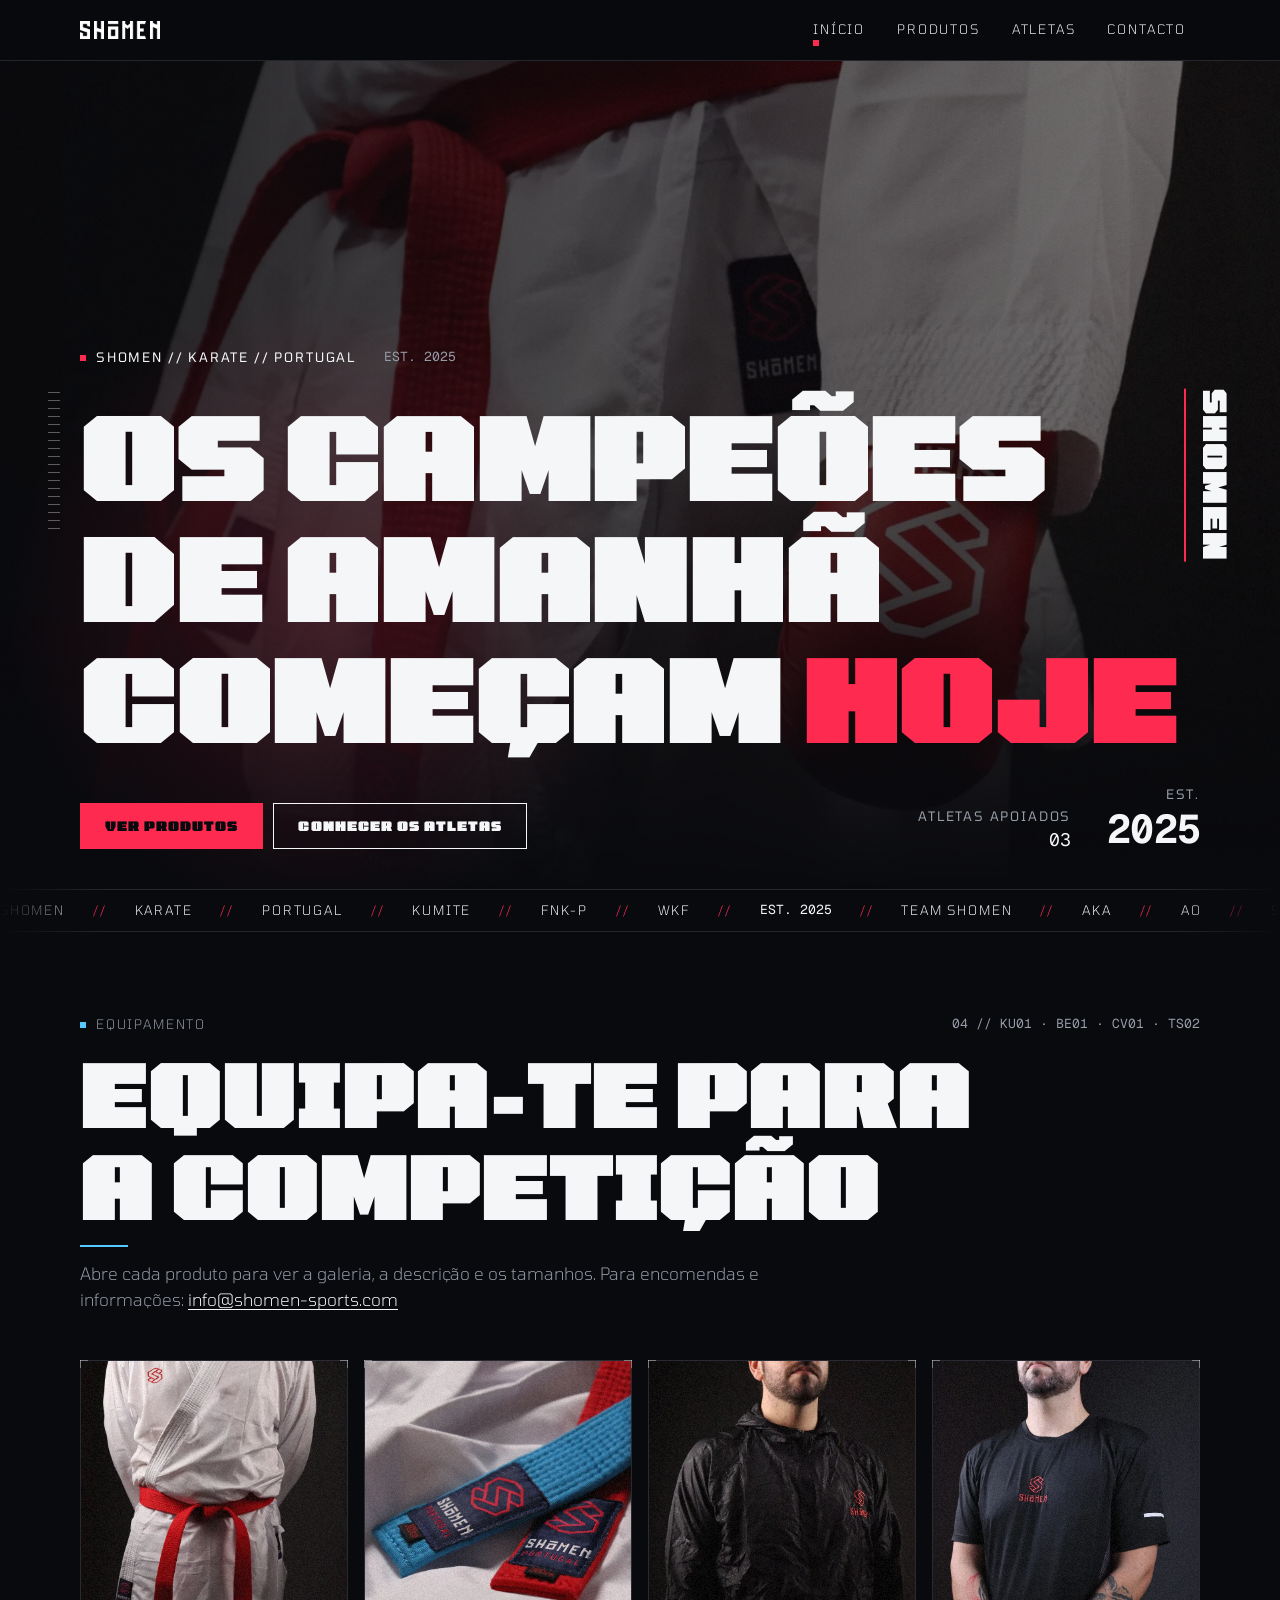
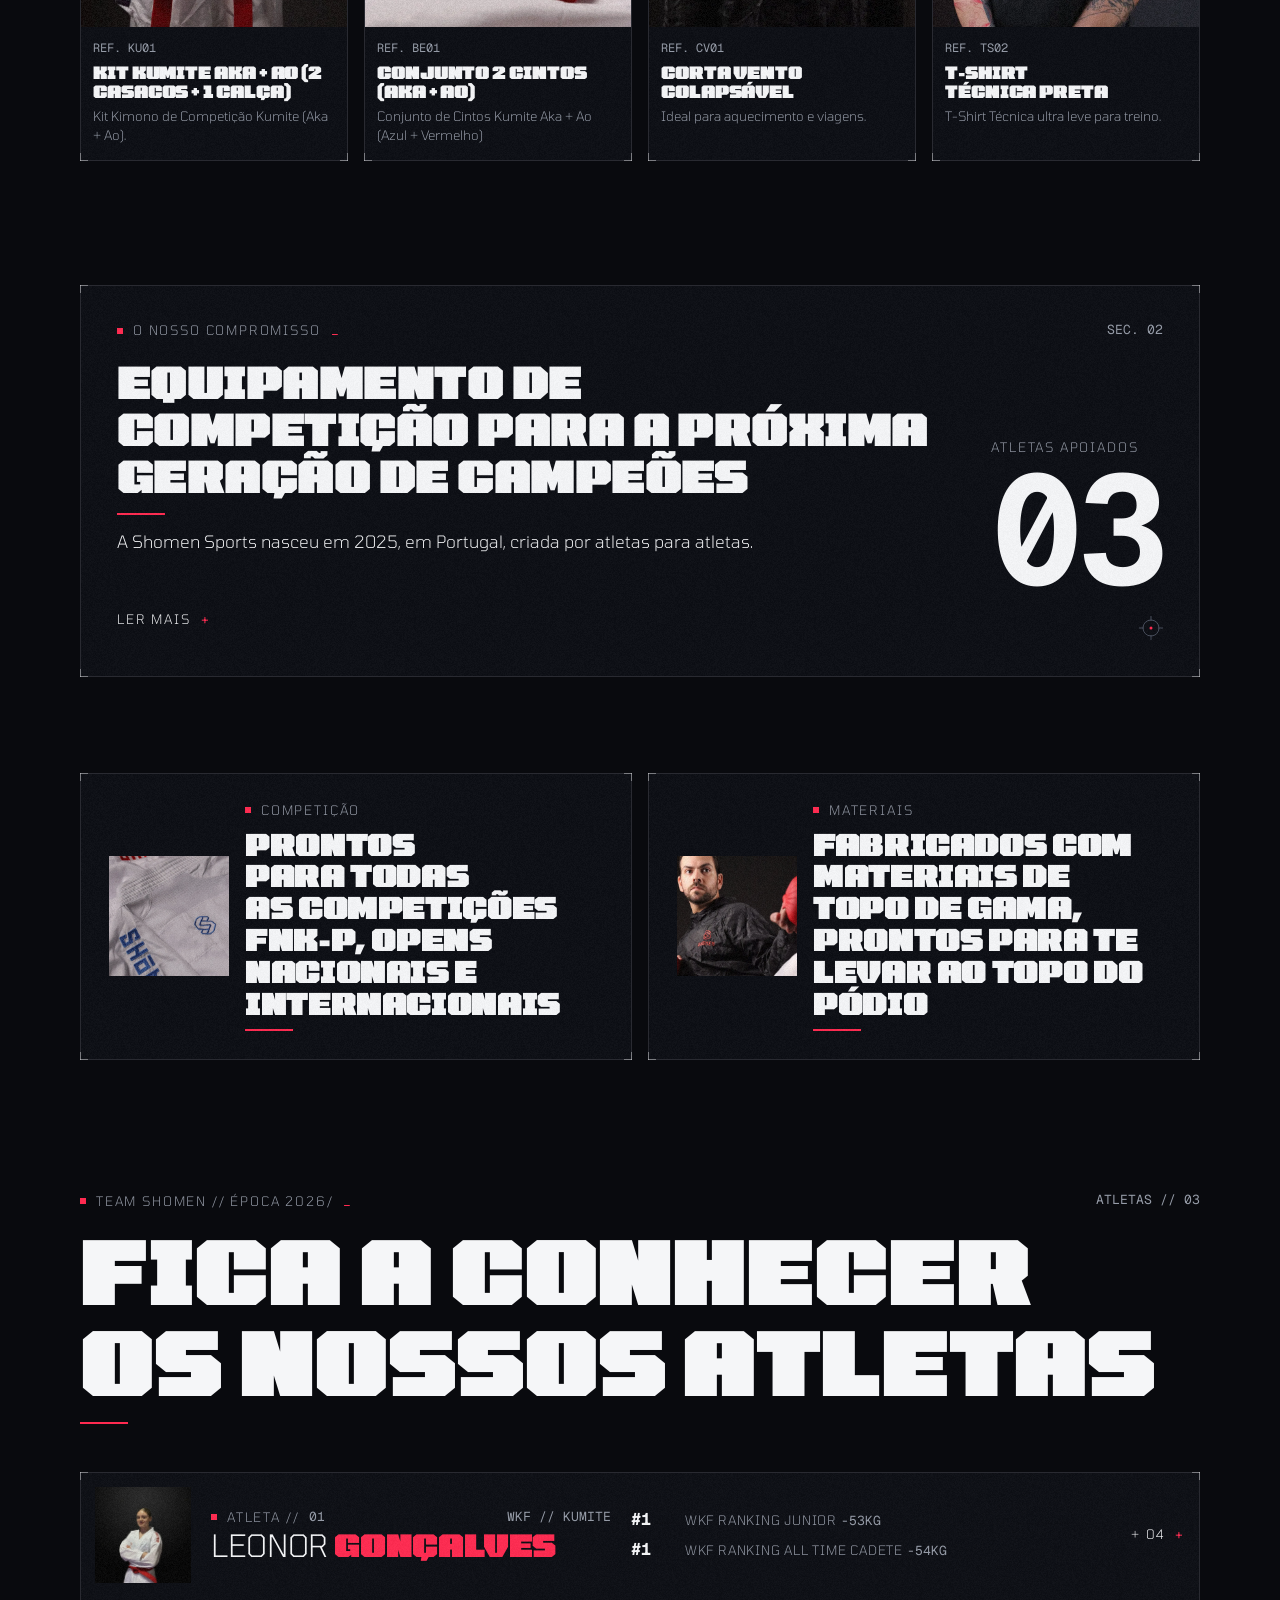
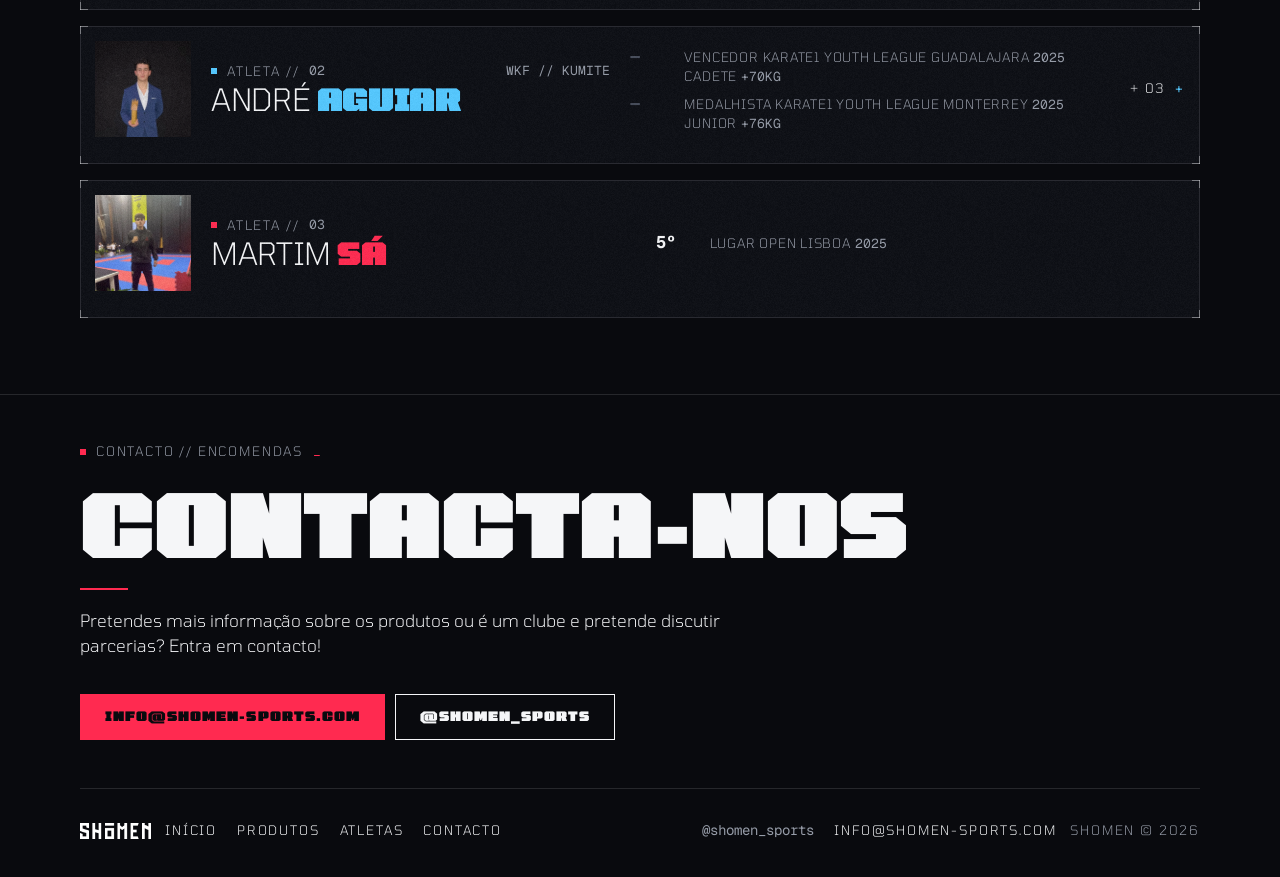
==== commit e45a098f: "Phase 4 step 3: validator-clean markup (phrasing content in tile buttons, scroll-driven rules inject" ====
--- a/index.html
+++ b/index.html
@@ -248,9 +248,10 @@
 @media (min-width: 720px) { .tiles { grid-template-columns: repeat(4, minmax(0, 1fr)); } }
 .tile { display: flex; flex-direction: column; }
 .tile__btn { display: flex; flex-direction: column; height: 100%; width: 100%; padding: 0; border: 0; background: none; color: inherit; text-align: left; cursor: pointer; font: inherit; }
-.tile .photo { aspect-ratio: 1; }
+.tile .photo { display: block; aspect-ratio: 1; }
 .tile__body { padding: 12px 12px 14px; display: grid; gap: 6px; align-content: start; }
-.tile__name { font-size: clamp(14px, 1.4vw, 17px); font-weight: 900; text-transform: uppercase; line-height: 1.1; letter-spacing: -.005em; margin: 0; transition: color .25s var(--ease); text-wrap: pretty; }
+.tile__name, .tile__ref { display: block; }
+.tile__name { font-size: clamp(14px, 1.4vw, 17px); font-weight: 900; text-transform: uppercase; line-height: 1.1; letter-spacing: -.005em; margin: 0; transition: color .25s var(--ease); text-wrap: pretty; overflow-wrap: normal; }
 .tile__ref { font-family: var(--font-mono); font-size: 12px; color: var(--grey); display: flex; justify-content: space-between; gap: 8px; }
 .tile__ref .open { color: var(--key); opacity: 0; transform: translateX(-6px); transition: opacity .3s var(--ease), transform .3s var(--ease-out); }
 .tile__btn:hover .open, .tile__btn:focus-visible .open, .tile__btn[aria-expanded="true"] .open { opacity: 1; transform: none; }
@@ -370,12 +371,10 @@
 html.js .readouts li { opacity: 0; transform: translateX(-8px); }
 html.js .is-in .readouts li, html.js .more.is-open .readouts li { opacity: 1; transform: none; transition: opacity .45s var(--ease-out), transform .45s var(--ease-out); transition-delay: calc(120ms + var(--i, 0) * 60ms); }
 /* type-on micro-labels: JS reveals the characters, this draws the cursor */
-[data-type].is-typing::after { content: "_"; font-family: var(--font-mono); color: var(--key); animation: blink .6s steps(1) infinite; }
-/* scroll-driven where supported: hero photo parallax + slow zoom */
-@supports (animation-timeline: scroll()) {
-  html.js.sda .hero__photo img { animation: heroScroll linear both; animation-timeline: scroll(root); animation-range: 0 100vh; }
-  html.js.sda .statement .photo img, html.js.sda .row__thumb img { animation: viewDrift linear both; animation-timeline: view(); animation-range: entry 0% exit 100%; }
-}
+[data-type].is-typing::after { content: "_"; font-family: var(--font-mono); color: var(--key); }
+/* scroll-driven where supported (hero photo parallax + slow zoom, small photos drift with view()):
+   the animation-timeline / animation-range declarations are added by the script when
+   CSS.supports("animation-timeline: scroll()") is true, so this stylesheet stays validator-clean. */
 @keyframes heroScroll { from { transform: translate3d(calc(var(--mx, 0) * 1px), calc(var(--my, 0) * 1px), 0) scale(1.14); } to { transform: translate3d(calc(var(--mx, 0) * 1px), calc(28vh + var(--my, 0) * 1px), 0) scale(1.24); } }
 @keyframes viewDrift { from { transform: translateY(6%) scale(1.14); } to { transform: translateY(-6%) scale(1.14); } }
 @keyframes fadeIn { from { opacity: 0; } }
@@ -386,11 +385,9 @@
 @keyframes rulerScroll { to { background-position: 0 40px; } }
 @keyframes ticker { to { transform: translateX(-50%); } }
 @keyframes glow { 0%, 100% { opacity: .12; transform: scale(1); } 50% { opacity: .22; transform: scale(1.08); } }
-@keyframes blink { 50% { opacity: 0; } }
 @media (prefers-reduced-motion: reduce) {
   html.js [data-reveal], html.js .hero__title .w, html.js .readouts li, html.js [data-reveal] .rule--key { opacity: 1; transform: none; transition: none; }
-  .ticker__track, .hero__vword, .hero__ruler, .hero__glow, .reticle .reticle__arms, .modal[open], .modal::backdrop, .nav__menu.is-open .nav__link, [data-type].is-typing::after { animation: none; }
-  html.js.sda .hero__photo img, html.js.sda .statement .photo img, html.js.sda .row__thumb img { animation: none; }
+  .ticker__track, .hero__vword, .hero__ruler, .hero__glow, .reticle .reticle__arms, .modal[open], .modal::backdrop, .nav__menu.is-open .nav__link { animation: none; }
   .btn, .thumbs button, .chip, .zoom img, .panel, .panel::before, .tile, .tile__name, .tile__ref .open, .nav__dot, .sheet, .more, .link-btn::after { transition: none; }
   .parallax img, .hero__photo img { transform: scale(1.02); }
   .tile.is-active { transform: none; }
@@ -489,42 +486,42 @@
         <ul class="tiles">
           <li class="panel panel--flush panel--hover tile" data-reveal style="--i: 0">
             <button class="tile__btn" type="button" data-product="kit" aria-expanded="false" aria-controls="prod-kit">
-              <div class="photo zoom"><img src="assets/img/img_5415-800.webp" srcset="assets/img/img_5415-800.webp 800w, assets/img/img_5415-1600.webp 1600w" sizes="(min-width: 1280px) 290px, (min-width: 720px) 24vw, 45vw" width="800" height="1200" loading="lazy" alt="Casaco de kimono de kumite branco Shomen com cinto vermelho, visto de frente"></div>
-              <div class="tile__body">
-                <p class="tile__ref"><span>REF. KU01</span><span class="open"><span>ABRIR</span> →</span></p>
-                <h3 class="tile__name">Kit Kumite Aka + Ao (2 Casacos + 1 Calça)</h3>
-                <p class="tile__excerpt">Kit Kimono de Competição Kumite (Aka + Ao).</p>
-              </div>
+              <span class="photo zoom"><img src="assets/img/img_5415-800.webp" srcset="assets/img/img_5415-800.webp 800w, assets/img/img_5415-1600.webp 1600w" sizes="(min-width: 1280px) 290px, (min-width: 720px) 24vw, 45vw" width="800" height="1200" loading="lazy" alt="Casaco de kimono de kumite branco Shomen com cinto vermelho, visto de frente"></span>
+              <span class="tile__body">
+                <span class="tile__ref"><span>REF. KU01</span><span class="open"><span>ABRIR</span> →</span></span>
+                <span class="tile__name">Kit Kumite Aka + Ao (2 Casacos + 1 Calça)</span>
+                <span class="tile__excerpt">Kit Kimono de Competição Kumite (Aka + Ao).</span>
+              </span>
             </button>
           </li>
           <li class="panel panel--flush panel--hover tile" data-reveal style="--i: 1">
             <button class="tile__btn" type="button" data-product="cintos" aria-expanded="false" aria-controls="prod-cintos">
-              <div class="photo zoom"><img src="assets/img/img_5771-800.webp" srcset="assets/img/img_5771-800.webp 800w, assets/img/img_5771-1600.webp 1600w" sizes="(min-width: 1280px) 290px, (min-width: 720px) 24vw, 45vw" width="800" height="1200" loading="lazy" alt="Cintos de kumite azul e vermelho Shomen sobre um kimono branco"></div>
-              <div class="tile__body">
-                <p class="tile__ref"><span>REF. BE01</span><span class="open"><span>ABRIR</span> →</span></p>
-                <h3 class="tile__name">Conjunto 2 Cintos (Aka + Ao)</h3>
-                <p class="tile__excerpt">Conjunto de Cintos Kumite Aka + Ao (Azul + Vermelho)</p>
-              </div>
+              <span class="photo zoom"><img src="assets/img/img_5771-800.webp" srcset="assets/img/img_5771-800.webp 800w, assets/img/img_5771-1600.webp 1600w" sizes="(min-width: 1280px) 290px, (min-width: 720px) 24vw, 45vw" width="800" height="1200" loading="lazy" alt="Cintos de kumite azul e vermelho Shomen sobre um kimono branco"></span>
+              <span class="tile__body">
+                <span class="tile__ref"><span>REF. BE01</span><span class="open"><span>ABRIR</span> →</span></span>
+                <span class="tile__name">Conjunto 2 Cintos (Aka + Ao)</span>
+                <span class="tile__excerpt">Conjunto de Cintos Kumite Aka + Ao (Azul + Vermelho)</span>
+              </span>
             </button>
           </li>
           <li class="panel panel--flush panel--hover tile" data-reveal style="--i: 2">
             <button class="tile__btn" type="button" data-product="corta-vento" aria-expanded="false" aria-controls="prod-corta-vento">
-              <div class="photo zoom"><img class="pos-top" src="assets/img/img_5352-800.webp" srcset="assets/img/img_5352-800.webp 800w, assets/img/img_5352-1600.webp 1600w" sizes="(min-width: 1280px) 290px, (min-width: 720px) 24vw, 45vw" width="800" height="1200" loading="lazy" alt="Atleta com o corta-vento preto Shomen com capuz, visto de frente"></div>
-              <div class="tile__body">
-                <p class="tile__ref"><span>REF. CV01</span><span class="open"><span>ABRIR</span> →</span></p>
-                <h3 class="tile__name">Corta Vento Colapsável</h3>
-                <p class="tile__excerpt">Ideal para aquecimento e viagens.</p>
-              </div>
+              <span class="photo zoom"><img class="pos-top" src="assets/img/img_5352-800.webp" srcset="assets/img/img_5352-800.webp 800w, assets/img/img_5352-1600.webp 1600w" sizes="(min-width: 1280px) 290px, (min-width: 720px) 24vw, 45vw" width="800" height="1200" loading="lazy" alt="Atleta com o corta-vento preto Shomen com capuz, visto de frente"></span>
+              <span class="tile__body">
+                <span class="tile__ref"><span>REF. CV01</span><span class="open"><span>ABRIR</span> →</span></span>
+                <span class="tile__name">Corta Vento Colapsável</span>
+                <span class="tile__excerpt">Ideal para aquecimento e viagens.</span>
+              </span>
             </button>
           </li>
           <li class="panel panel--flush panel--hover tile" data-reveal style="--i: 3">
             <button class="tile__btn" type="button" data-product="tshirt" aria-expanded="false" aria-controls="prod-tshirt">
-              <div class="photo zoom"><img class="pos-top" src="assets/img/img_5312-800.webp" srcset="assets/img/img_5312-800.webp 800w, assets/img/img_5312-1600.webp 1600w" sizes="(min-width: 1280px) 290px, (min-width: 720px) 24vw, 45vw" width="800" height="1200" loading="lazy" alt="Atleta com a t-shirt técnica preta Shomen, com o logótipo bordado a vermelho no peito"></div>
-              <div class="tile__body">
-                <p class="tile__ref"><span>REF. TS02</span><span class="open"><span>ABRIR</span> →</span></p>
-                <h3 class="tile__name">T-Shirt Técnica Preta</h3>
-                <p class="tile__excerpt">T-Shirt Técnica ultra leve para treino.</p>
-              </div>
+              <span class="photo zoom"><img class="pos-top" src="assets/img/img_5312-800.webp" srcset="assets/img/img_5312-800.webp 800w, assets/img/img_5312-1600.webp 1600w" sizes="(min-width: 1280px) 290px, (min-width: 720px) 24vw, 45vw" width="800" height="1200" loading="lazy" alt="Atleta com a t-shirt técnica preta Shomen, com o logótipo bordado a vermelho no peito"></span>
+              <span class="tile__body">
+                <span class="tile__ref"><span>REF. TS02</span><span class="open"><span>ABRIR</span> →</span></span>
+                <span class="tile__name">T-Shirt Técnica Preta</span>
+                <span class="tile__excerpt">T-Shirt Técnica ultra leve para treino.</span>
+              </span>
             </button>
           </li>
         </ul>
@@ -851,7 +848,15 @@
   var reduce = window.matchMedia('(prefers-reduced-motion: reduce)').matches;
   var fine = window.matchMedia('(hover: hover) and (pointer: fine)').matches;
   var sda = typeof CSS !== 'undefined' && CSS.supports && CSS.supports('animation-timeline: scroll()');
-  if (sda && !reduce) { root.classList.add('sda'); }
+  if (sda && !reduce) {
+    root.classList.add('sda');
+    /* scroll-driven animations (Chromium, Safari 26+): hero parallax + slow zoom on the root scroll,
+       the small statement/roster photos drift as they cross the viewport. Older browsers keep the JS parallax. */
+    var st = document.createElement('style');
+    st.textContent = 'html.sda .hero__photo img{animation:heroScroll linear both;animation-timeline:scroll(root);animation-range:0 100vh}' +
+      'html.sda .statement .photo img,html.sda .row__thumb img{animation:viewDrift linear both;animation-timeline:view();animation-range:entry 0% exit 100%}';
+    document.head.appendChild(st);
+  }
 
   /* ---------- navigation ---------- */
   var toggle = document.querySelector('.nav__toggle');
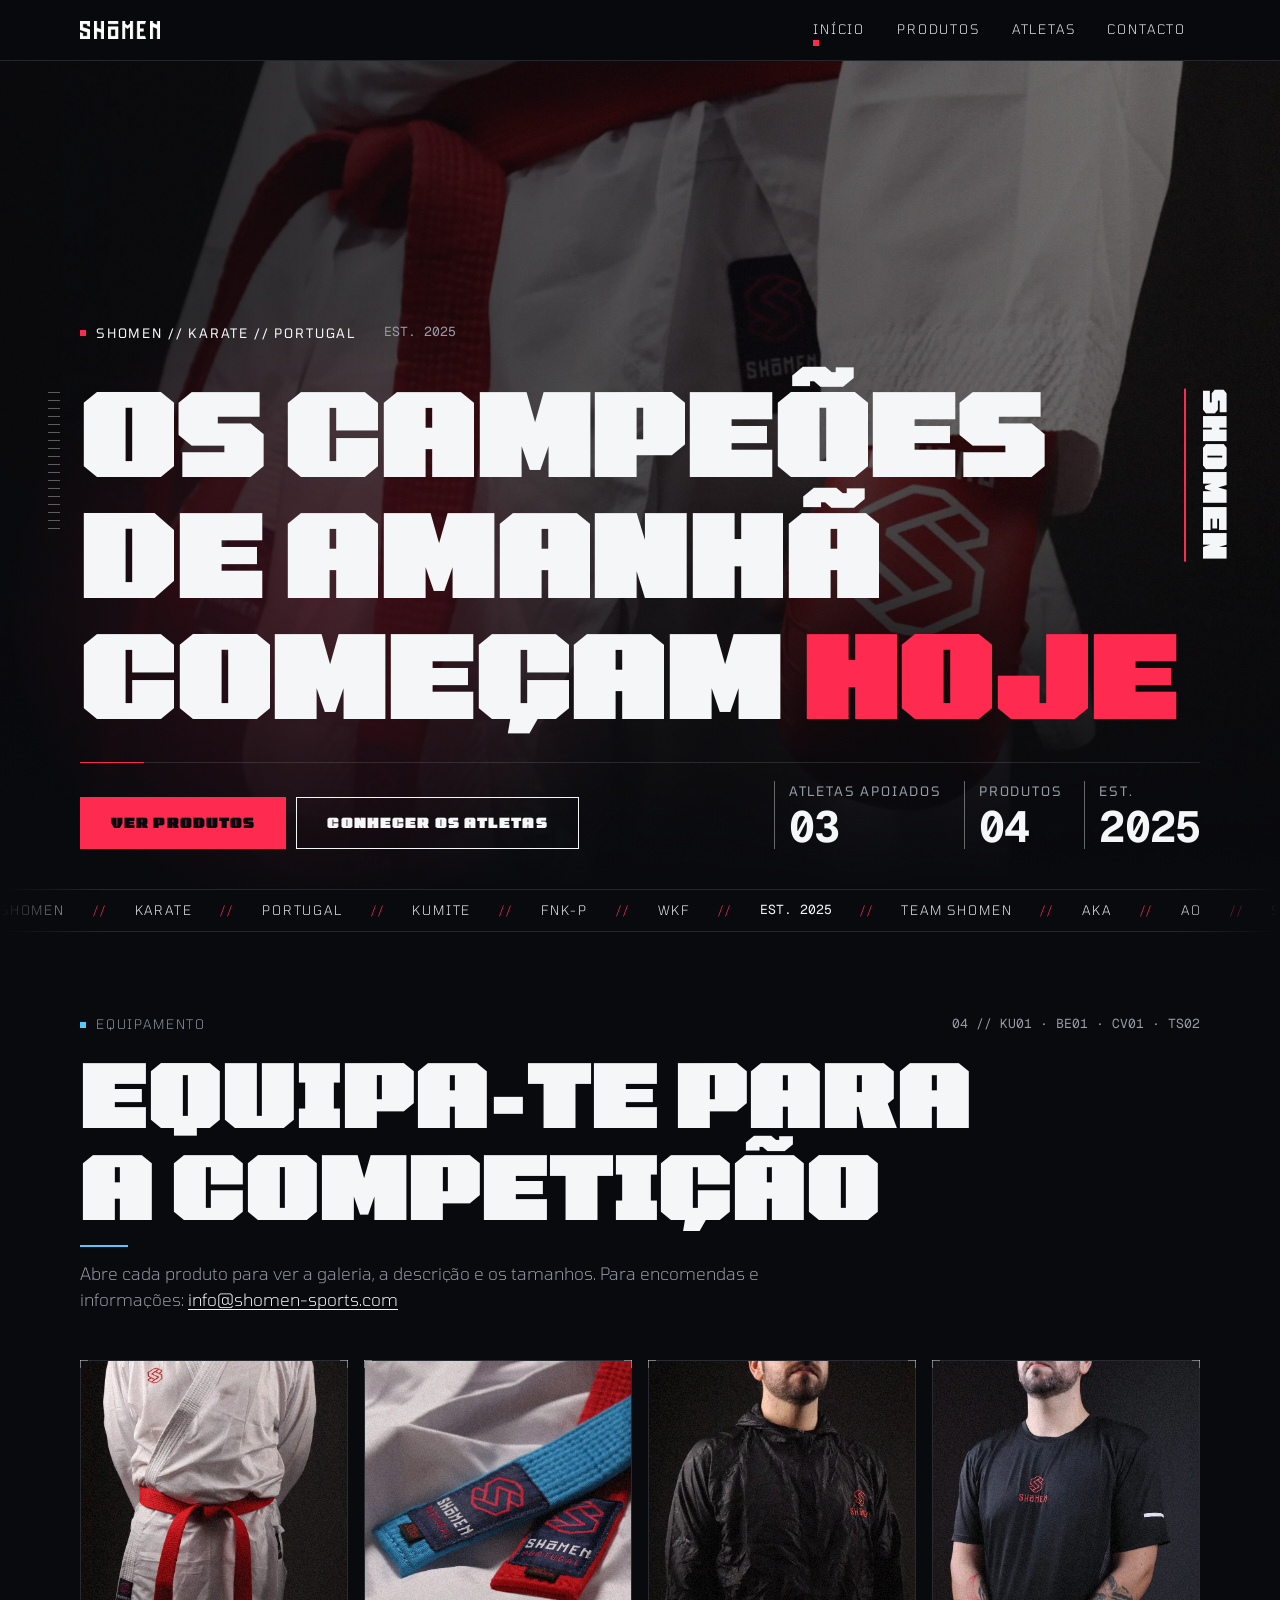
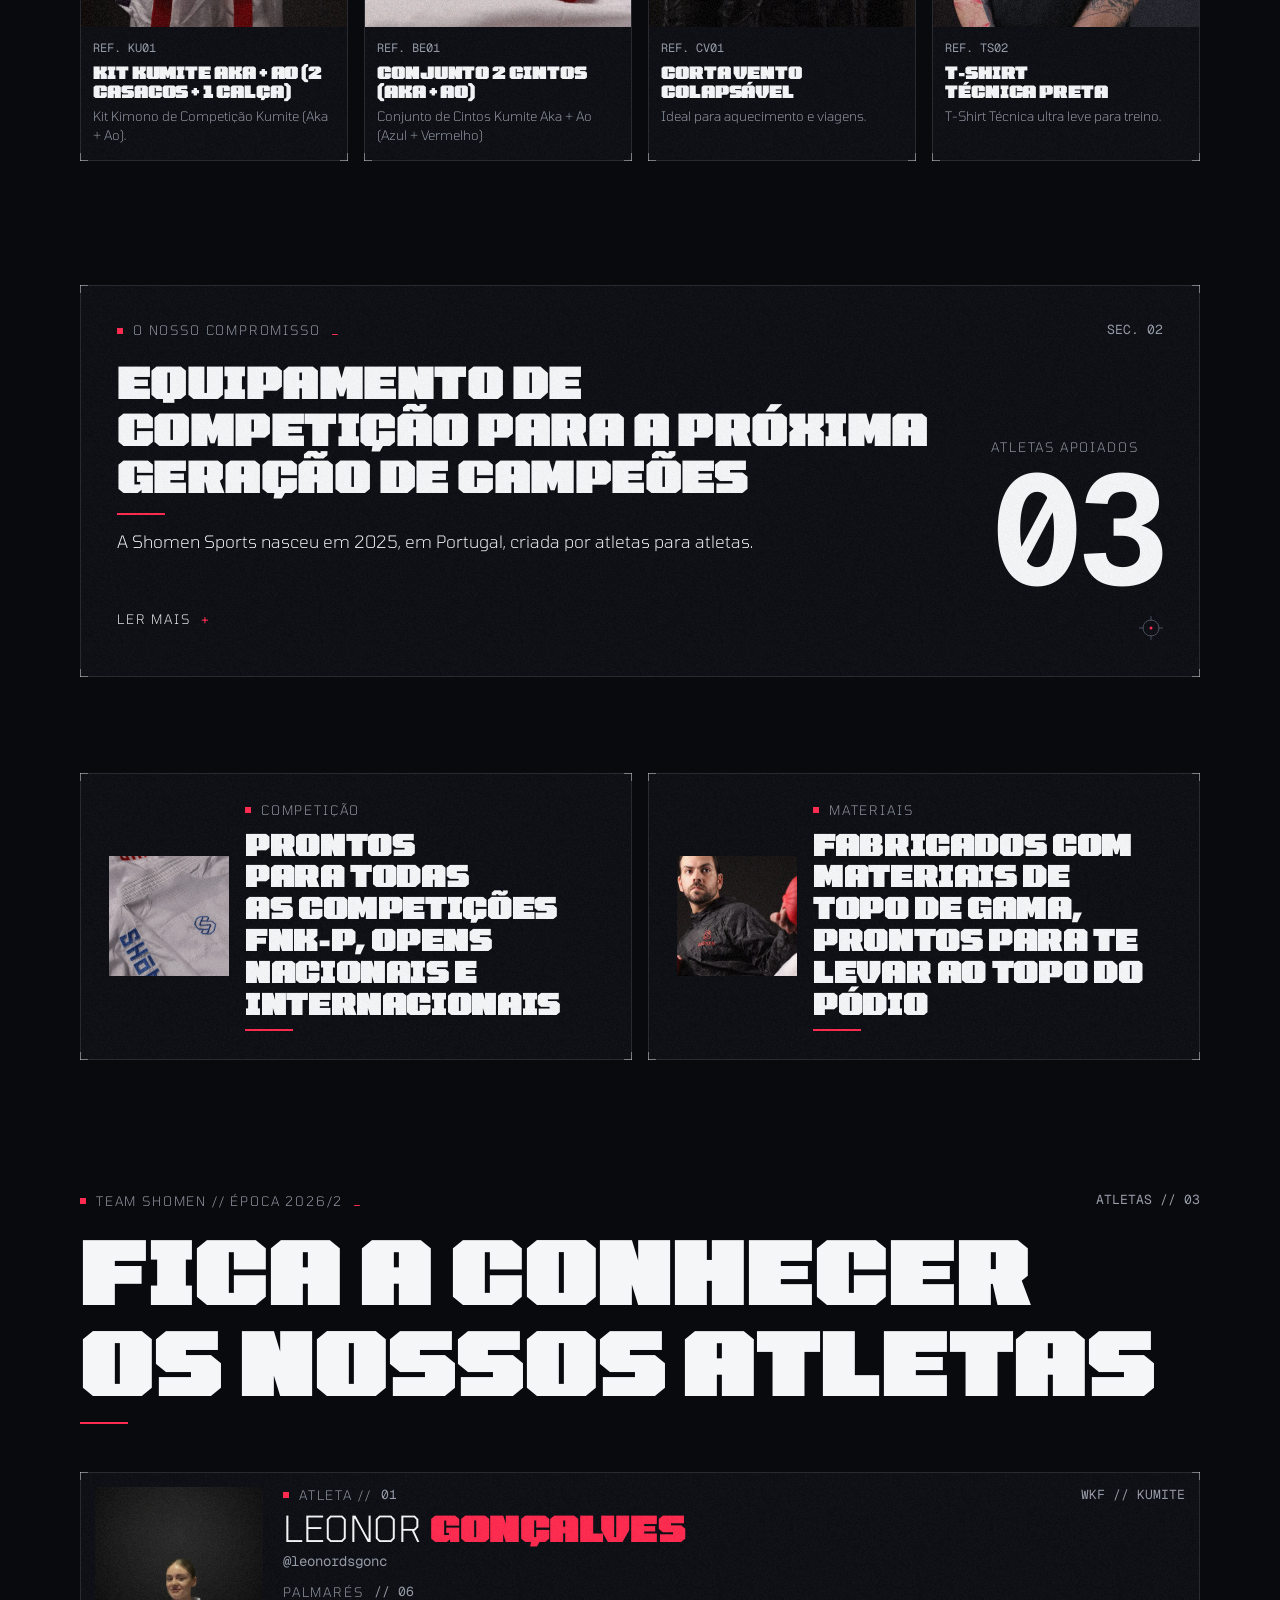
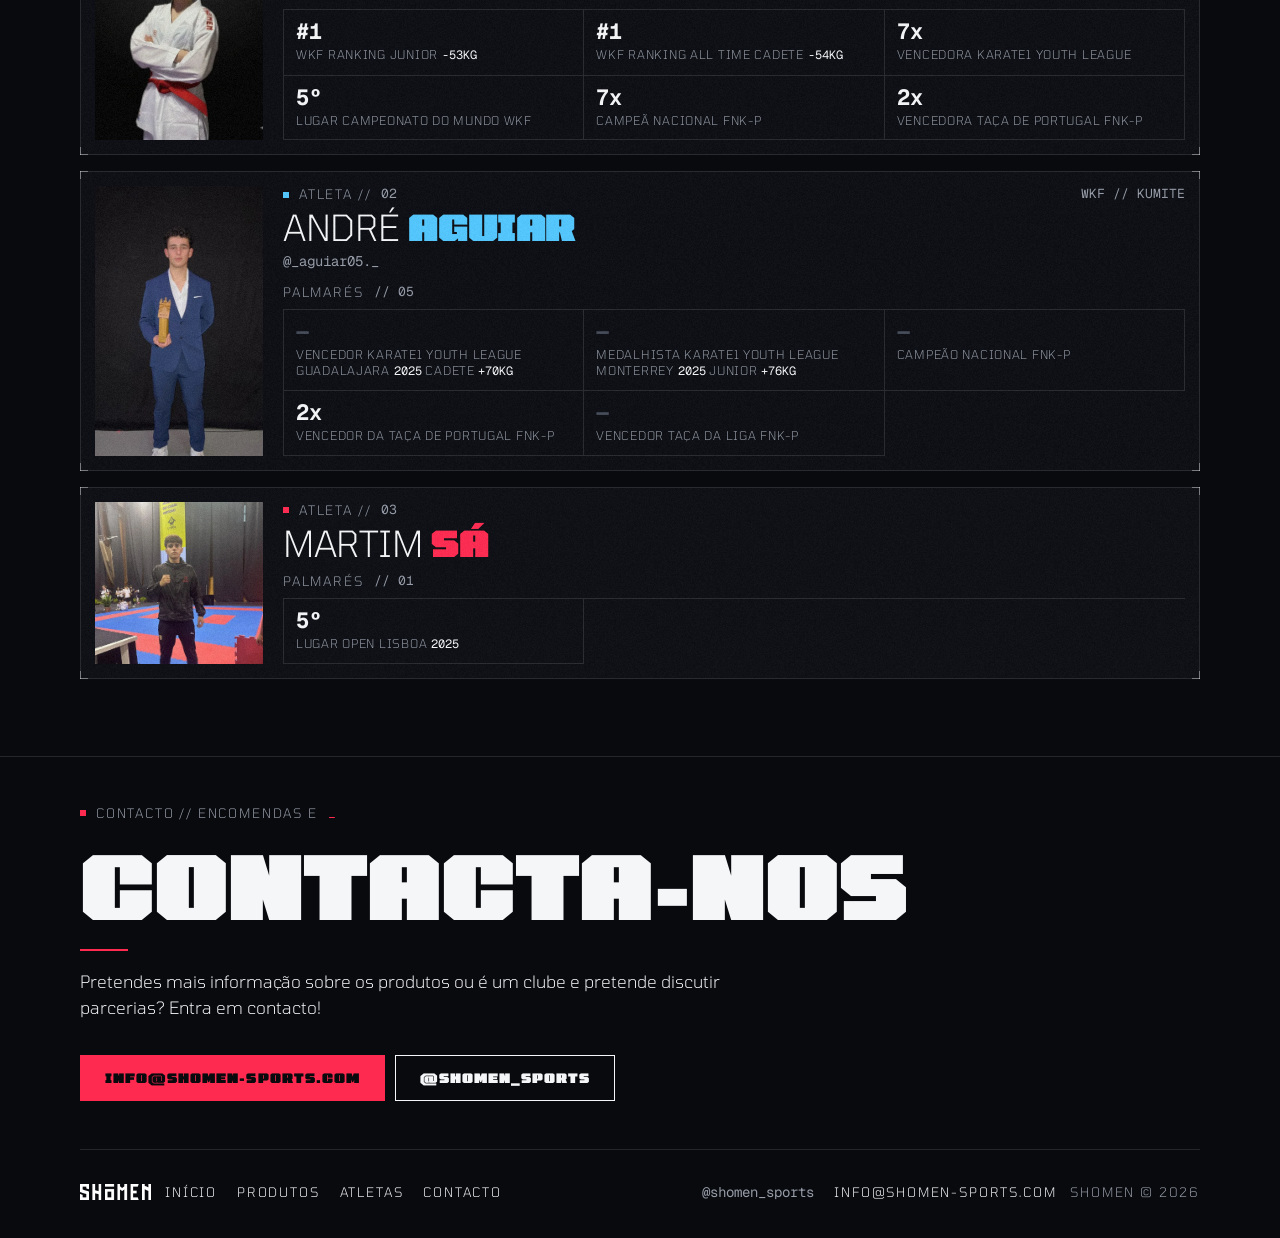
==== commit d7b80872: "Phase 4 step 5 (Pedro's review): full palmarés as a readout grid, hero stats bar with three settling" ====
--- a/index.html
+++ b/index.html
@@ -226,14 +226,19 @@
 .hero__content { position: relative; z-index: 3; width: 100%; padding-block: calc(var(--nav-h) + 24px) 40px; display: grid; gap: 22px; }
 .hero__title > span { display: block; }
 .hero__title .w { display: inline-block; }
-.hero__foot { display: flex; flex-wrap: wrap; justify-content: space-between; align-items: flex-end; gap: 20px; }
-.hero__readouts { display: flex; flex-wrap: wrap; gap: 20px 36px; align-items: flex-end; }
+.hero__foot { display: grid; gap: 18px; }
+.hero__rule { background: linear-gradient(90deg, var(--key) 0 64px, var(--line) 64px); }
+.hero__bar { display: flex; flex-wrap: wrap; justify-content: space-between; align-items: flex-end; gap: 20px 32px; }
+.hero__stats { display: flex; flex-wrap: wrap; gap: 12px 0; list-style: none; margin: 0; padding: 0; }
+.hero__stats .readout { padding: 2px 22px 0 14px; border-left: 1px solid var(--tick); }
+.hero__stats .readout:last-child { padding-right: 0; }
+.hero__stats .readout__value { font-size: clamp(30px, 3.4vw, 44px); }
+.btn--lg { min-height: 52px; padding: 0 30px; font-size: 14px; }
 .hero .micro { font-weight: 400; }
 .hero__vword { display: none; position: absolute; right: calc(var(--gutter) + 8px); top: 50%; z-index: 3; transform: translateY(-50%); writing-mode: vertical-rl; font-weight: 900; font-size: 32px; letter-spacing: .04em; text-transform: uppercase; line-height: 1; color: var(--white); padding-left: 14px; border-left: 2px solid var(--key); animation: drift 9s ease-in-out infinite; }
 .hero__ruler { display: none; position: absolute; left: calc(var(--gutter) + 8px); top: 40%; z-index: 3; width: 12px; height: 140px; background: repeating-linear-gradient(to bottom, rgba(245, 246, 248, .35) 0 1px, transparent 1px 8px); animation: rulerScroll 4s linear infinite; }
 @media (min-width: 960px) {
   .hero__vword, .hero__ruler { display: block; }
-  .hero__readouts { justify-content: flex-end; text-align: right; }
 }
 
 /* ---------- ticker ---------- */
@@ -307,33 +312,30 @@
 .statement .h2--band { font-size: clamp(20px, 2.4vw, 30px); }
 @media (min-width: 720px) { .strip { grid-template-columns: 1fr 1fr; } .statement { grid-template-columns: 120px 1fr; } }
 
-/* ---------- roster (athletes) ---------- */
+/* ---------- roster (athletes): photo, name, the full palmarés as a grid of readouts ---------- */
 .roster { list-style: none; margin: 0; padding: 0; display: grid; gap: var(--gap); }
-.row { display: grid; grid-template-columns: 72px 1fr; grid-template-areas: "thumb head" "top top" "toggle toggle" "more more"; gap: 10px 14px; align-items: center; padding: 12px; }
-.row__top { grid-area: top; }
-.row__toggle { grid-area: toggle; }
-.row__thumb { grid-area: thumb; aspect-ratio: 1; }
-.row__head { grid-area: head; display: grid; gap: 4px; min-width: 0; }
+.row { display: grid; grid-template-columns: 104px minmax(0, 1fr); grid-template-areas: "thumb head" "pal pal"; gap: 12px 14px; align-items: start; padding: 12px; }
+.row__thumb { grid-area: thumb; aspect-ratio: 4 / 5; }
+.row__head { grid-area: head; display: grid; gap: 6px; min-width: 0; align-content: start; }
 .row__idx { display: flex; flex-wrap: wrap; justify-content: space-between; gap: 4px 12px; }
 .row__idx .micro { white-space: nowrap; }
-.row .name { font-size: clamp(22px, 2.4vw, 34px); line-height: 1; }
+.row .name { font-size: clamp(26px, 2.8vw, 40px); line-height: 1; }
 .row .name__first { font-weight: 300; }
 .row .name__last { font-weight: 900; color: var(--key); }
 .row .name span { display: inline; }
 .row .name__first::after { content: " "; }
-.row__top { list-style: none; margin: 0; padding: 0; display: grid; gap: 4px; }
-.row__top li { display: grid; grid-template-columns: 44px 1fr; gap: 10px; align-items: baseline; }
-.row__top .val { font-family: var(--font-mono); font-weight: 700; font-size: 17px; }
-.row__top .val:empty::before { content: "\2014"; color: var(--dim); }
-.row__top .lab { font-size: 13px; letter-spacing: .06em; text-transform: uppercase; color: var(--grey); }
-.row__more { grid-area: more; }
-.row__more .more > div { display: grid; gap: 14px; }
-.row__toggle { justify-self: start; }
+.row__pal { grid-area: pal; display: grid; gap: 8px; min-width: 0; }
+.palmares { list-style: none; margin: 0; padding: 0; display: grid; grid-template-columns: repeat(2, minmax(0, 1fr)); border-top: 1px solid var(--line); border-left: 1px solid var(--line); }
+.palmares li { display: grid; gap: 5px; align-content: start; padding: 10px 12px 11px; border-right: 1px solid var(--line); border-bottom: 1px solid var(--line); }
+.palmares .val { font-family: var(--font-mono); font-weight: 700; font-size: 22px; line-height: 1; color: var(--white); }
+.palmares .val:empty::before { content: "\2014"; color: var(--dim); }
+.palmares .lab { font-size: 12px; letter-spacing: .06em; text-transform: uppercase; line-height: 1.3; color: var(--grey); }
+.palmares .lab .mono { font-size: 12px; color: var(--white); }
 @media (min-width: 720px) {
-  .row { grid-template-columns: 96px minmax(0, 5fr) minmax(0, 6fr) auto; grid-template-areas: "thumb head top toggle" "more more more more"; padding: 14px; gap: 12px 20px; }
-  .row__top { grid-area: top; }
-  .row__toggle { grid-area: toggle; }
-  .row__more .more > div { grid-template-columns: 1fr 1fr; align-items: start; }
+  .row { grid-template-columns: 168px minmax(0, 1fr); grid-template-areas: "thumb head" "thumb pal"; padding: 14px; gap: 12px 20px; }
+  .row__thumb { aspect-ratio: auto; align-self: stretch; min-height: 100%; }
+  .row__thumb img { position: absolute; inset: 0; }
+  .palmares { grid-template-columns: repeat(3, minmax(0, 1fr)); }
 }
 
 /* ---------- footer band (contact folded in) ---------- */
@@ -359,6 +361,40 @@
 .modal__grid a { display: block; }
 .modal__grid .photo { aspect-ratio: 1; }
 
+/* ---------- ambient HUD shapes (fixed layer behind the content) ---------- */
+.fx { position: fixed; inset: 0; z-index: 0; overflow: hidden; pointer-events: none; }
+main, .footband, .nav { position: relative; z-index: 1; }
+.fx__s { position: absolute; display: block; color: var(--grey); opacity: .75; animation: fxDrift var(--d, 30s) ease-in-out infinite alternate, fxGlitch var(--g, 9s) steps(1, end) infinite; animation-delay: var(--o, 0s), var(--o2, 0s); }
+.fx__s--frame { left: 6%; top: 16%; width: 140px; height: 140px; border: 1px solid var(--tick); --d: 38s; --g: 11s; --o2: 2s; }
+.fx__s--frame::before { content: ""; position: absolute; left: -1px; top: -1px; width: 14px; height: 14px; border-left: 2px solid var(--key); border-top: 2px solid var(--key); }
+.fx__s--reticle { right: 7%; top: 58%; width: 64px; height: 64px; --d: 30s; --g: 13s; --o: -8s; --o2: 5s; }
+.fx__s--reticle svg { display: block; width: 100%; height: 100%; }
+.fx__s--reticle circle, .fx__s--reticle line { stroke: currentColor; stroke-width: 1; fill: none; }
+.fx__s--reticle .fx__dot { fill: var(--key); stroke: none; }
+.fx__s--reticle .fx__arms { transform-origin: 32px 32px; animation: spin 30s linear infinite; }
+.fx__s--bar { left: 44%; top: 38%; width: 220px; height: 5px; background: var(--key); opacity: .35; --d: 26s; --g: 8s; --o: -12s; --o2: 1s; }
+.fx__s--bracket { left: 10%; bottom: 12%; width: 84px; height: 56px; border: 1px solid var(--tick); border-top: 0; border-bottom: 0; --d: 34s; --g: 12s; --o: -20s; --o2: 7s; }
+.fx__s--bracket::before, .fx__s--bracket::after { content: ""; position: absolute; top: -1px; width: 12px; height: 12px; border-top: 1px solid var(--tick); }
+.fx__s--bracket::before { left: -1px; } .fx__s--bracket::after { right: -1px; }
+.fx__s--square { right: 26%; top: 24%; width: 8px; height: 8px; background: var(--alt); --d: 22s; --g: 10s; --o: -5s; --o2: 4s; }
+.fx__s--cross { right: 18%; bottom: 20%; width: 28px; height: 28px; --d: 28s; --g: 14s; --o: -15s; --o2: 9s; }
+.fx__s--cross::before, .fx__s--cross::after { content: ""; position: absolute; background: var(--tick); }
+.fx__s--cross::before { left: 50%; top: 0; width: 1px; height: 100%; } .fx__s--cross::after { top: 50%; left: 0; height: 1px; width: 100%; }
+.fx.is-scrolling .fx__s { animation-name: fxDrift, fxBurst; animation-duration: var(--d, 30s), .5s; animation-iteration-count: infinite, 1; }
+@media (max-width: 719.98px) { .fx__s--bar, .fx__s--cross { display: none; } .fx__s--frame { width: 90px; height: 90px; } }
+@keyframes fxDrift { from { translate: 0 0; } to { translate: 90px -140px; } }
+/* slice glitch: a few frames of horizontal offset + clipping, ~5 % of each cycle, no colour fringes */
+@keyframes fxGlitch { 0%, 100% { transform: none; clip-path: none; } 1.5% { transform: translateX(-8px); clip-path: inset(0 0 55% 0); } 3% { transform: translateX(6px); clip-path: inset(40% 0 0 0); } 4.5% { transform: translateX(-3px) skewX(-6deg); clip-path: inset(20% 0 20% 0); } 6% { transform: none; clip-path: none; } }
+@keyframes fxBurst { 0% { transform: translateX(-10px); clip-path: inset(0 0 60% 0); } 40% { transform: translateX(7px); clip-path: inset(50% 0 0 0); } 70% { transform: translateX(-4px); clip-path: inset(25% 0 25% 0); } 100% { transform: none; clip-path: none; } }
+
+/* ---------- image slice glitch (script adds two clipped clones inside .photo[data-glitch]) ---------- */
+.photo .glitch { position: absolute; inset: 0; z-index: 1; overflow: hidden; opacity: 0; pointer-events: none; animation: glitchA var(--gd, 8s) steps(1, end) infinite; animation-delay: var(--go, 0s); }
+.photo .glitch--b { animation-name: glitchB; animation-delay: calc(var(--go, 0s) - 3.1s); }
+.photo .glitch img { position: absolute; inset: 0; }
+.photo--vignette .glitch { z-index: 0; }
+@keyframes glitchA { 0%, 100% { opacity: 0; } 1% { opacity: 1; clip-path: inset(8% 0 76% 0); translate: -10px 0; } 2.2% { clip-path: inset(62% 0 22% 0); translate: 8px 0; } 3.4% { clip-path: inset(30% 0 58% 0); translate: -5px 0; } 4.2% { opacity: 0; } }
+@keyframes glitchB { 0%, 100% { opacity: 0; } 1% { opacity: 1; clip-path: inset(45% 0 40% 0); translate: 12px 0; } 2% { clip-path: inset(15% 0 70% 0); translate: -7px 0; } 3% { opacity: 0; } }
+
 /* ---------- motion ---------- */
 html.js [data-reveal] { opacity: 0; transform: translateY(14px); }
 html.js [data-reveal="left"] { transform: translateX(-28px); }
@@ -368,8 +404,8 @@
 html.js [data-reveal].is-in .rule--key { transform: scaleX(1); transition: transform .7s var(--ease-out) .25s; }
 html.js .hero__title .w { opacity: 0; transform: translateY(.45em); }
 html.js .hero.is-in .hero__title .w { opacity: 1; transform: none; transition: opacity .7s var(--ease-out), transform .7s var(--ease-out); transition-delay: calc(140ms + var(--i, 0) * 60ms); }
-html.js .readouts li { opacity: 0; transform: translateX(-8px); }
-html.js .is-in .readouts li, html.js .more.is-open .readouts li { opacity: 1; transform: none; transition: opacity .45s var(--ease-out), transform .45s var(--ease-out); transition-delay: calc(120ms + var(--i, 0) * 60ms); }
+html.js .readouts li, html.js .palmares li { opacity: 0; transform: translateX(-8px); }
+html.js .is-in .readouts li, html.js .more.is-open .readouts li, html.js .is-in .palmares li { opacity: 1; transform: none; transition: opacity .45s var(--ease-out), transform .45s var(--ease-out); transition-delay: calc(120ms + var(--i, 0) * 50ms); }
 /* type-on micro-labels: JS reveals the characters, this draws the cursor */
 [data-type].is-typing::after { content: "_"; font-family: var(--font-mono); color: var(--key); }
 /* scroll-driven where supported (hero photo parallax + slow zoom, small photos drift with view()):
@@ -386,8 +422,9 @@
 @keyframes ticker { to { transform: translateX(-50%); } }
 @keyframes glow { 0%, 100% { opacity: .12; transform: scale(1); } 50% { opacity: .22; transform: scale(1.08); } }
 @media (prefers-reduced-motion: reduce) {
-  html.js [data-reveal], html.js .hero__title .w, html.js .readouts li, html.js [data-reveal] .rule--key { opacity: 1; transform: none; transition: none; }
-  .ticker__track, .hero__vword, .hero__ruler, .hero__glow, .reticle .reticle__arms, .modal[open], .modal::backdrop, .nav__menu.is-open .nav__link { animation: none; }
+  html.js [data-reveal], html.js .hero__title .w, html.js .readouts li, html.js .palmares li, html.js [data-reveal] .rule--key { opacity: 1; transform: none; transition: none; }
+  .ticker__track, .hero__vword, .hero__ruler, .hero__glow, .reticle .reticle__arms, .modal[open], .modal::backdrop, .nav__menu.is-open .nav__link, .fx__s, .fx__s--reticle .fx__arms, .photo .glitch { animation: none; }
+  .photo .glitch { display: none; }
   .btn, .thumbs button, .chip, .zoom img, .panel, .panel::before, .tile, .tile__name, .tile__ref .open, .nav__dot, .sheet, .more, .link-btn::after { transition: none; }
   .parallax img, .hero__photo img { transform: scale(1.02); }
   .tile.is-active { transform: none; }
@@ -397,19 +434,12 @@
 
 /* ---------- Phase 4 index refinements (Variant A "Directo") ---------- */
 .product__display { display: none; }
-.row__big { display: none; }
-@media (min-width: 720px) { .row__big { display: block; max-width: 320px; } }
 /* Compromisso: 03 as the display moment on desktop, a compact row on phones */
 .fact__aside { display: flex; justify-content: space-between; align-items: end; gap: 16px; }
 .readout--display .readout__value { font-size: clamp(56px, 12vw, 160px); }
 @media (min-width: 900px) { .fact__aside { display: grid; } }
-/* roster: readouts sit beside the thumbnail on phones, the toggle in the corner */
-.row { position: relative; }
-@media (max-width: 719.98px) {
-  .row { grid-template-columns: 80px 1fr; grid-template-areas: "thumb head" "top top" "more more"; padding: 10px; gap: 8px 12px; }
-  .row__head { padding-right: 56px; }
-  .row__toggle { position: absolute; top: 4px; right: 10px; z-index: 2; }
-}
+/* hero stats: three in one row on phones */
+@media (max-width: 719.98px) { .hero__stats .readout { padding: 2px 12px 0 10px; } .hero__stats .readout__label { font-size: 11px; letter-spacing: .1em; } }
 /* contact band */
 .footband { padding-block: var(--space-sm) 24px; }
 .contact .h2 { font-size: clamp(34px, 7vw, 88px); }
@@ -438,9 +468,19 @@
     </nav>
   </header>
 
+  <!-- ambient HUD shapes: fixed layer behind the content, drift slowly and glitch (slice offsets) now and then and on scroll -->
+  <div class="fx" aria-hidden="true">
+    <span class="fx__s fx__s--frame"></span>
+    <span class="fx__s fx__s--reticle"><svg viewBox="0 0 64 64" focusable="false"><circle cx="32" cy="32" r="22"/><circle cx="32" cy="32" r="2" class="fx__dot"/><g class="fx__arms"><line x1="32" y1="0" x2="32" y2="14"/><line x1="32" y1="50" x2="32" y2="64"/><line x1="0" y1="32" x2="14" y2="32"/><line x1="50" y1="32" x2="64" y2="32"/></g></svg></span>
+    <span class="fx__s fx__s--bar"></span>
+    <span class="fx__s fx__s--bracket"></span>
+    <span class="fx__s fx__s--square"></span>
+    <span class="fx__s fx__s--cross"></span>
+  </div>
+
   <main id="conteudo">
     <section class="hero" aria-labelledby="hero-title">
-      <div class="photo hero__photo" data-parallax="0.28" data-mouse><img src="assets/img/img_5512-1600.webp" srcset="assets/img/img_5512-800.webp 800w, assets/img/img_5512-1600.webp 1600w" sizes="100vw" width="1600" height="1067" fetchpriority="high" alt="Pormenor de um kimono de kumite branco Shomen com cinto vermelho e luva vermelha"></div>
+      <div class="photo hero__photo" data-parallax="0.28" data-mouse data-glitch><img src="assets/img/img_5512-1600.webp" srcset="assets/img/img_5512-800.webp 800w, assets/img/img_5512-1600.webp 1600w" sizes="100vw" width="1600" height="1067" fetchpriority="high" alt="Pormenor de um kimono de kumite branco Shomen com cinto vermelho e luva vermelha"></div>
       <div class="hero__scrim" aria-hidden="true"></div>
       <div class="hero__glow" aria-hidden="true"></div>
       <p class="hero__vword" aria-hidden="true">Shomen</p>
@@ -456,14 +496,18 @@
             <span><span class="w" style="--i: 2">DE</span> <span class="w" style="--i: 3">AMANHÃ</span></span>
             <span><span class="w" style="--i: 4">COMEÇAM</span> <span class="w key" style="--i: 5">HOJE</span></span>
           </h1>
-          <div class="hero__foot">
-            <div class="actions" data-reveal style="--i: 4">
-              <a class="btn btn--primary" href="#produtos">Ver produtos</a>
-              <a class="btn" href="#atletas">Conhecer os atletas</a>
-            </div>
-            <div class="hero__readouts" data-reveal style="--i: 5">
-              <div class="readout readout--end readout--sm"><p class="micro readout__label">Atletas apoiados</p><p class="readout__value" data-settle>03</p></div>
-              <div class="readout readout--end"><p class="micro readout__label">Est.</p><p class="readout__value" data-settle>2025</p></div>
+          <div class="hero__foot" data-reveal style="--i: 4">
+            <hr class="rule hero__rule" aria-hidden="true">
+            <div class="hero__bar">
+              <div class="actions">
+                <a class="btn btn--primary btn--lg" href="#produtos">Ver produtos</a>
+                <a class="btn btn--lg" href="#atletas">Conhecer os atletas</a>
+              </div>
+              <ul class="hero__stats">
+                <li class="readout" style="--i: 0"><p class="micro readout__label">Atletas apoiados</p><p class="readout__value" data-settle>03</p></li>
+                <li class="readout" style="--i: 1"><p class="micro readout__label">Produtos</p><p class="readout__value" data-settle>04</p></li>
+                <li class="readout" style="--i: 2"><p class="micro readout__label">Est.</p><p class="readout__value" data-settle>2025</p></li>
+              </ul>
             </div>
           </div>
         </div>
@@ -486,7 +530,7 @@
         <ul class="tiles">
           <li class="panel panel--flush panel--hover tile" data-reveal style="--i: 0">
             <button class="tile__btn" type="button" data-product="kit" aria-expanded="false" aria-controls="prod-kit">
-              <span class="photo zoom"><img src="assets/img/img_5415-800.webp" srcset="assets/img/img_5415-800.webp 800w, assets/img/img_5415-1600.webp 1600w" sizes="(min-width: 1280px) 290px, (min-width: 720px) 24vw, 45vw" width="800" height="1200" loading="lazy" alt="Casaco de kimono de kumite branco Shomen com cinto vermelho, visto de frente"></span>
+              <span class="photo zoom" data-glitch><img src="assets/img/img_5415-800.webp" srcset="assets/img/img_5415-800.webp 800w, assets/img/img_5415-1600.webp 1600w" sizes="(min-width: 1280px) 290px, (min-width: 720px) 24vw, 45vw" width="800" height="1200" loading="lazy" alt="Casaco de kimono de kumite branco Shomen com cinto vermelho, visto de frente"></span>
               <span class="tile__body">
                 <span class="tile__ref"><span>REF. KU01</span><span class="open"><span>ABRIR</span> →</span></span>
                 <span class="tile__name">Kit Kumite Aka + Ao (2 Casacos + 1 Calça)</span>
@@ -496,7 +540,7 @@
           </li>
           <li class="panel panel--flush panel--hover tile" data-reveal style="--i: 1">
             <button class="tile__btn" type="button" data-product="cintos" aria-expanded="false" aria-controls="prod-cintos">
-              <span class="photo zoom"><img src="assets/img/img_5771-800.webp" srcset="assets/img/img_5771-800.webp 800w, assets/img/img_5771-1600.webp 1600w" sizes="(min-width: 1280px) 290px, (min-width: 720px) 24vw, 45vw" width="800" height="1200" loading="lazy" alt="Cintos de kumite azul e vermelho Shomen sobre um kimono branco"></span>
+              <span class="photo zoom" data-glitch><img src="assets/img/img_5771-800.webp" srcset="assets/img/img_5771-800.webp 800w, assets/img/img_5771-1600.webp 1600w" sizes="(min-width: 1280px) 290px, (min-width: 720px) 24vw, 45vw" width="800" height="1200" loading="lazy" alt="Cintos de kumite azul e vermelho Shomen sobre um kimono branco"></span>
               <span class="tile__body">
                 <span class="tile__ref"><span>REF. BE01</span><span class="open"><span>ABRIR</span> →</span></span>
                 <span class="tile__name">Conjunto 2 Cintos (Aka + Ao)</span>
@@ -719,7 +763,7 @@
     <section class="section section--tight" aria-label="Competição e materiais">
       <div class="wrap strip">
         <div class="panel panel--flush statement" data-reveal="left">
-          <div class="photo photo--1x1 parallax" data-parallax="0.1"><img src="assets/img/img_5811-800.webp" width="800" height="1200" loading="lazy" alt="Pormenor das letras Shomen bordadas a azul na manga de um kimono branco"></div>
+          <div class="photo photo--1x1 parallax" data-parallax="0.1" data-glitch><img src="assets/img/img_5811-800.webp" width="800" height="1200" loading="lazy" alt="Pormenor das letras Shomen bordadas a azul na manga de um kimono branco"></div>
           <div class="statement__body">
             <p class="micro micro--dot" data-type>Competição</p>
             <h2 class="h2--band">prontos para TODAS AS COMPETIÇÕES<br>FNK-P, OPENS nacionais e internacionais</h2>
@@ -748,47 +792,40 @@
         </div>
         <ul class="roster">
           <li class="panel panel--flush row" id="leonor-goncalves" data-key="red" data-reveal style="--i: 0">
-            <div class="photo row__thumb"><img src="assets/img/whatsapp-image-2025-10-30-at-11.12.51_52007c1a-800.webp" srcset="assets/img/whatsapp-image-2025-10-30-at-11.12.51_52007c1a-800.webp 800w, assets/img/whatsapp-image-2025-10-30-at-11.12.51_52007c1a-1600.webp 896w" sizes="96px" width="800" height="1029" loading="lazy" alt="Leonor Gonçalves de braços cruzados, com kimono Shomen e cinto vermelho"></div>
+            <div class="photo row__thumb zoom"><img src="assets/img/whatsapp-image-2025-10-30-at-11.12.51_52007c1a-800.webp" srcset="assets/img/whatsapp-image-2025-10-30-at-11.12.51_52007c1a-800.webp 800w, assets/img/whatsapp-image-2025-10-30-at-11.12.51_52007c1a-1600.webp 896w" sizes="(min-width: 720px) 168px, 104px" width="800" height="1029" loading="lazy" alt="Leonor Gonçalves de braços cruzados, com kimono Shomen e cinto vermelho"></div>
             <div class="row__head">
               <div class="row__idx"><p class="micro micro--dot">Atleta // <span class="mono">01</span></p><p class="micro"><span class="mono">WKF // KUMITE</span></p></div>
               <h3 class="name"><span class="name__first">Leonor</span><span class="name__last">Gonçalves</span></h3>
-            </div>
-            <ul class="row__top"><li><span class="val">#1</span><span class="lab">WKF Ranking Junior <span class="mono">-53kg</span></span></li><li><span class="val">#1</span><span class="lab">WKF Ranking All Time Cadete <span class="mono">-54kg</span></span></li></ul>
-            <button class="link-btn row__toggle" type="button" aria-expanded="false" aria-controls="more-leonor-goncalves" data-toggle="more-leonor-goncalves" data-labels="+ 04|Fechar"><span>+ 04</span></button>
-            <div class="row__more">
-              <div class="more" id="more-leonor-goncalves" hidden>
-                <div>
-                  <div class="stack"><p class="micro">Palmarés completo</p><ul class="readouts"><li style="--i: 0"><span class="val">7x</span><span class="lab">Vencedora Karate1 Youth League</span></li><li style="--i: 1"><span class="val">5º</span><span class="lab">Lugar Campeonato do Mundo WKF</span></li><li style="--i: 2"><span class="val">7x</span><span class="lab">Campeã Nacional FNK-P</span></li><li style="--i: 3"><span class="val">2x</span><span class="lab">Vencedora Taça de Portugal FNK-P</span></li></ul></div>
-                  <div class="stack"><div class="photo photo--4x5 zoom row__big"><img src="assets/img/whatsapp-image-2025-10-30-at-11.12.51_52007c1a-800.webp" srcset="assets/img/whatsapp-image-2025-10-30-at-11.12.51_52007c1a-800.webp 800w, assets/img/whatsapp-image-2025-10-30-at-11.12.51_52007c1a-1600.webp 896w" sizes="(min-width: 720px) 40vw, calc(100vw - 32px)" width="800" height="1029" loading="lazy" alt="Leonor Gonçalves de braços cruzados, com kimono Shomen e cinto vermelho"></div><a class="handle" href="https://www.instagram.com/leonordsgonc" rel="noopener">@leonordsgonc</a></div>
-                </div>
-              </div>
+              <a class="handle" href="https://www.instagram.com/leonordsgonc" rel="noopener">@leonordsgonc</a>
+            </div>
+            <div class="row__pal">
+              <p class="micro">Palmarés <span class="mono">// 06</span></p>
+              <ul class="palmares"><li style="--i: 0"><span class="val">#1</span><span class="lab">WKF Ranking Junior <span class="mono">-53kg</span></span></li><li style="--i: 1"><span class="val">#1</span><span class="lab">WKF Ranking All Time Cadete <span class="mono">-54kg</span></span></li><li style="--i: 2"><span class="val">7x</span><span class="lab">Vencedora Karate1 Youth League</span></li><li style="--i: 3"><span class="val">5º</span><span class="lab">Lugar Campeonato do Mundo WKF</span></li><li style="--i: 4"><span class="val">7x</span><span class="lab">Campeã Nacional FNK-P</span></li><li style="--i: 5"><span class="val">2x</span><span class="lab">Vencedora Taça de Portugal FNK-P</span></li></ul>
             </div>
           </li>
           <li class="panel panel--flush row" id="andre-aguiar" data-key="blue" data-reveal style="--i: 1">
-            <div class="photo row__thumb"><img class="pos-top" src="assets/img/whatsapp-image-2025-10-29-at-23.29.41_64179326-800.webp" srcset="assets/img/whatsapp-image-2025-10-29-at-23.29.41_64179326-800.webp 800w, assets/img/whatsapp-image-2025-10-29-at-23.29.41_64179326-1600.webp 896w" sizes="96px" width="800" height="1429" loading="lazy" alt="André Aguiar de fato azul a segurar um troféu"></div>
+            <div class="photo row__thumb zoom"><img class="pos-top" src="assets/img/whatsapp-image-2025-10-29-at-23.29.41_64179326-800.webp" srcset="assets/img/whatsapp-image-2025-10-29-at-23.29.41_64179326-800.webp 800w, assets/img/whatsapp-image-2025-10-29-at-23.29.41_64179326-1600.webp 896w" sizes="(min-width: 720px) 168px, 104px" width="800" height="1429" loading="lazy" alt="André Aguiar de fato azul a segurar um troféu"></div>
             <div class="row__head">
               <div class="row__idx"><p class="micro micro--dot">Atleta // <span class="mono">02</span></p><p class="micro"><span class="mono">WKF // KUMITE</span></p></div>
               <h3 class="name"><span class="name__first">André</span><span class="name__last">Aguiar</span></h3>
-            </div>
-            <ul class="row__top"><li><span class="val"></span><span class="lab">Vencedor Karate1 Youth League Guadalajara <span class="mono">2025</span> Cadete <span class="mono">+70kg</span></span></li><li><span class="val"></span><span class="lab">Medalhista Karate1 Youth League Monterrey <span class="mono">2025</span> Junior <span class="mono">+76kg</span></span></li></ul>
-            <button class="link-btn row__toggle" type="button" aria-expanded="false" aria-controls="more-andre-aguiar" data-toggle="more-andre-aguiar" data-labels="+ 03|Fechar"><span>+ 03</span></button>
-            <div class="row__more">
-              <div class="more" id="more-andre-aguiar" hidden>
-                <div>
-                  <div class="stack"><p class="micro">Palmarés completo</p><ul class="readouts"><li style="--i: 0"><span class="val"></span><span class="lab">Campeão Nacional FNK-P</span></li><li style="--i: 1"><span class="val">2x</span><span class="lab">Vencedor da Taça de Portugal FNK-P</span></li><li style="--i: 2"><span class="val"></span><span class="lab">Vencedor Taça da Liga FNK-P</span></li></ul></div>
-                  <div class="stack"><div class="photo photo--4x5 zoom row__big"><img class="pos-top" src="assets/img/whatsapp-image-2025-10-29-at-23.29.41_64179326-800.webp" srcset="assets/img/whatsapp-image-2025-10-29-at-23.29.41_64179326-800.webp 800w, assets/img/whatsapp-image-2025-10-29-at-23.29.41_64179326-1600.webp 896w" sizes="(min-width: 720px) 40vw, calc(100vw - 32px)" width="800" height="1429" loading="lazy" alt="André Aguiar de fato azul a segurar um troféu"></div><!-- TODO: confirm André's Instagram handle (_aguiar05._ on the old site vs aguiar05. in the brief) --><a class="handle" href="https://www.instagram.com/_aguiar05._/" rel="noopener">@_aguiar05._</a></div>
-                </div>
-              </div>
+              <!-- TODO: confirm André's Instagram handle (_aguiar05._ on the old site vs aguiar05. in the brief) --><a class="handle" href="https://www.instagram.com/_aguiar05._/" rel="noopener">@_aguiar05._</a>
+            </div>
+            <div class="row__pal">
+              <p class="micro">Palmarés <span class="mono">// 05</span></p>
+              <ul class="palmares"><li style="--i: 0"><span class="val"></span><span class="lab">Vencedor Karate1 Youth League Guadalajara <span class="mono">2025</span> Cadete <span class="mono">+70kg</span></span></li><li style="--i: 1"><span class="val"></span><span class="lab">Medalhista Karate1 Youth League Monterrey <span class="mono">2025</span> Junior <span class="mono">+76kg</span></span></li><li style="--i: 2"><span class="val"></span><span class="lab">Campeão Nacional FNK-P</span></li><li style="--i: 3"><span class="val">2x</span><span class="lab">Vencedor da Taça de Portugal FNK-P</span></li><li style="--i: 4"><span class="val"></span><span class="lab">Vencedor Taça da Liga FNK-P</span></li></ul>
             </div>
           </li>
           <li class="panel panel--flush row" id="martim-sa" data-key="red" data-reveal style="--i: 2">
-            <div class="photo row__thumb"><img class="pos-top" src="assets/img/whatsapp-image-2025-10-29-at-08.45.16_3fd8c6dc-800.webp" srcset="assets/img/whatsapp-image-2025-10-29-at-08.45.16_3fd8c6dc-800.webp 800w, assets/img/whatsapp-image-2025-10-29-at-08.45.16_3fd8c6dc-1600.webp 1200w" sizes="96px" width="800" height="1067" loading="lazy" alt="Martim Sá em cima do tatami, com o corta-vento Shomen e o punho levantado"></div>
+            <div class="photo row__thumb zoom"><img class="pos-top" src="assets/img/whatsapp-image-2025-10-29-at-08.45.16_3fd8c6dc-800.webp" srcset="assets/img/whatsapp-image-2025-10-29-at-08.45.16_3fd8c6dc-800.webp 800w, assets/img/whatsapp-image-2025-10-29-at-08.45.16_3fd8c6dc-1600.webp 1200w" sizes="(min-width: 720px) 168px, 104px" width="800" height="1067" loading="lazy" alt="Martim Sá em cima do tatami, com o corta-vento Shomen e o punho levantado"></div>
             <div class="row__head">
               <div class="row__idx"><p class="micro micro--dot">Atleta // <span class="mono">03</span></p></div>
               <h3 class="name"><span class="name__first">Martim</span><span class="name__last">Sá</span></h3>
-            </div>
-            <ul class="row__top"><li><span class="val">5º</span><span class="lab">Lugar Open Lisboa <span class="mono">2025</span></span></li></ul>
-            
+              <!-- TODO: Martim's Instagram (the old site linked Leonor's profile here by mistake) -->
+            </div>
+            <div class="row__pal">
+              <p class="micro">Palmarés <span class="mono">// 01</span></p>
+              <ul class="palmares"><li style="--i: 0"><span class="val">5º</span><span class="lab">Lugar Open Lisboa <span class="mono">2025</span></span></li></ul>
+            </div>
           </li>
         </ul>
       </div>
@@ -1051,6 +1088,35 @@
     });
   }
 
+  /* ---------- glitch: two clipped clones of the photo inside .photo[data-glitch] (never on faces, text or the logo);
+     the HUD shapes get a short burst while the page scrolls ---------- */
+  if (!reduce) {
+    document.querySelectorAll('.photo[data-glitch]').forEach(function (ph, i) {
+      var img = ph.querySelector('img');
+      if (!img) { return; }
+      ['a', 'b'].forEach(function (k) {
+        var layer = document.createElement('span');
+        layer.className = 'glitch glitch--' + k;
+        layer.setAttribute('aria-hidden', 'true');
+        var clone = img.cloneNode(false);
+        clone.alt = ''; clone.loading = 'lazy'; clone.removeAttribute('fetchpriority'); clone.removeAttribute('id');
+        layer.appendChild(clone);
+        ph.appendChild(layer);
+      });
+      ph.style.setProperty('--go', (i * 2.3).toFixed(1) + 's');
+      ph.style.setProperty('--gd', (8 + (i % 3)) + 's');
+    });
+    var fx = document.querySelector('.fx');
+    var fxTimer = 0;
+    if (fx) {
+      window.addEventListener('scroll', function () {
+        if (!fxTimer) { fx.classList.add('is-scrolling'); }
+        window.clearTimeout(fxTimer);
+        fxTimer = window.setTimeout(function () { fx.classList.remove('is-scrolling'); fxTimer = 0; }, 600);
+      }, { passive: true });
+    }
+  }
+
   /* ---------- generic "ler mais" / "+ n" toggles ---------- */
   document.querySelectorAll('[data-toggle]').forEach(function (b) {
     var target = document.getElementById(b.getAttribute('data-toggle'));
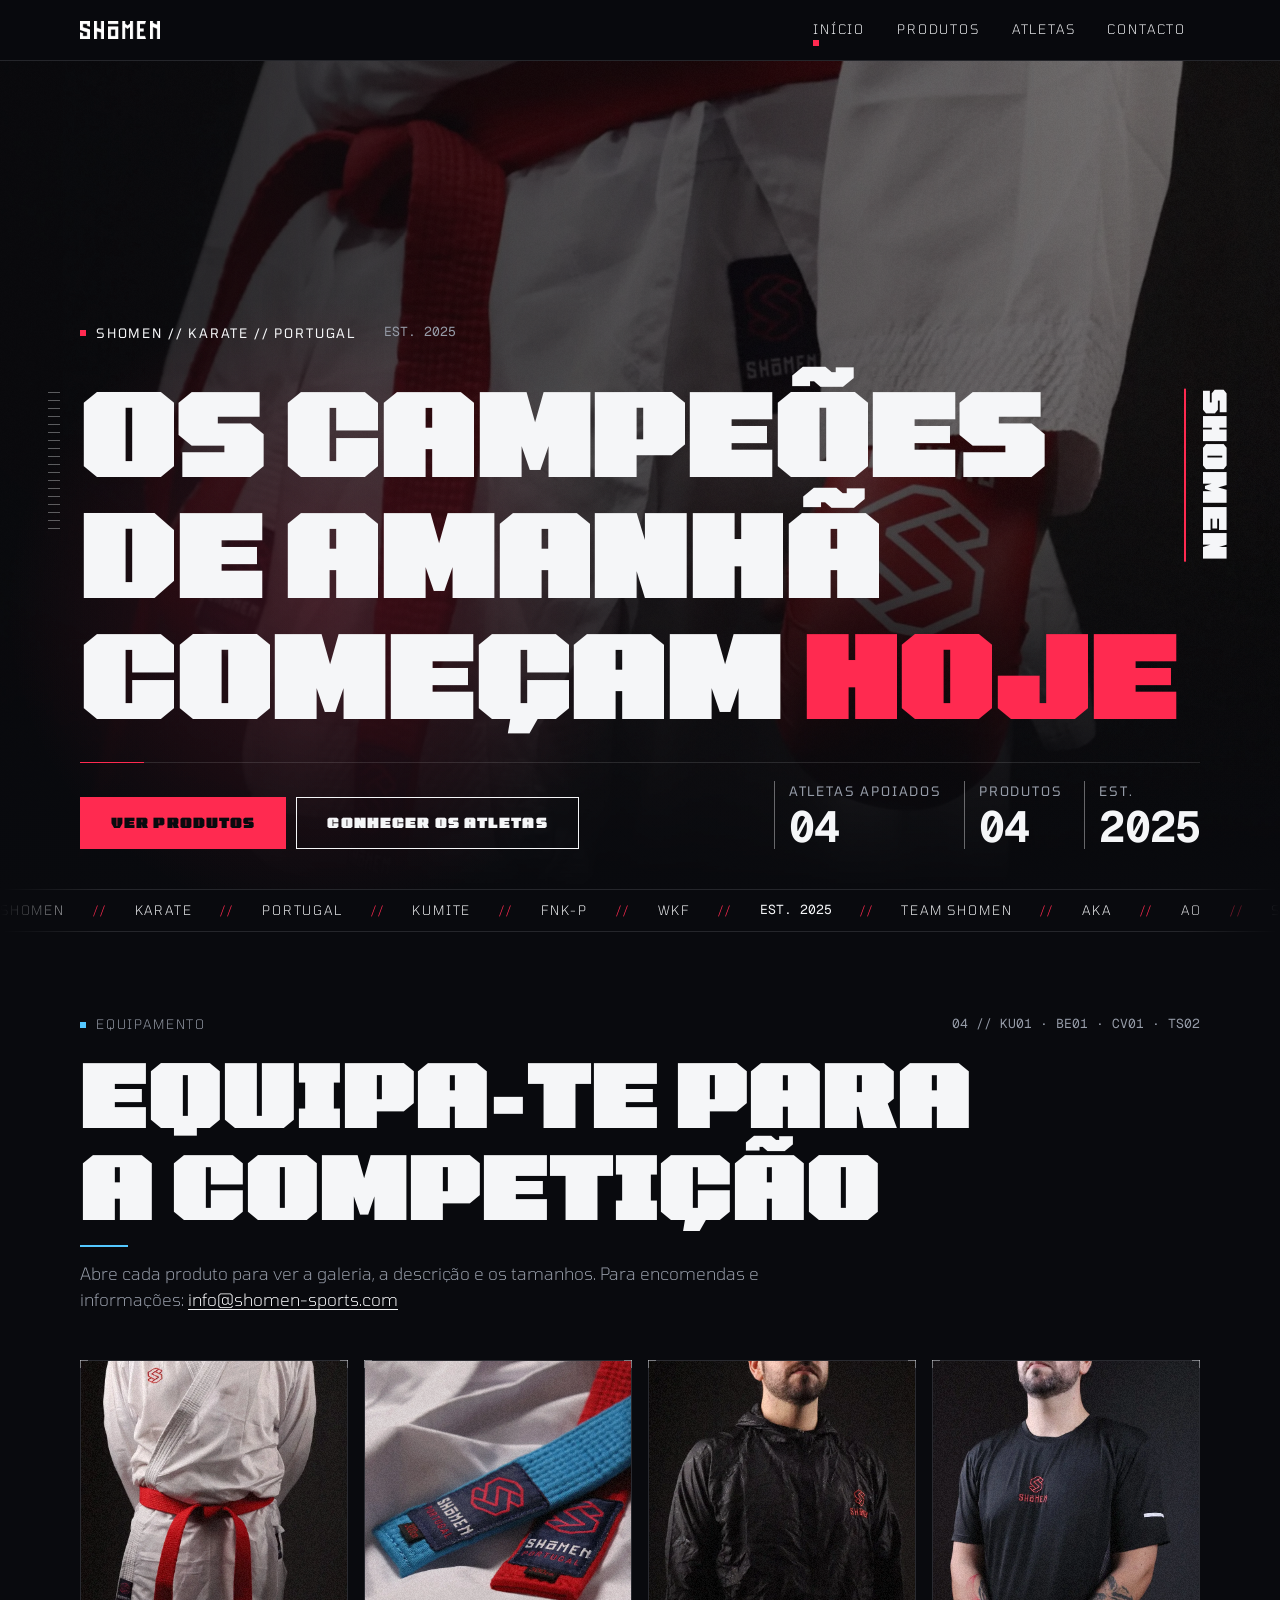
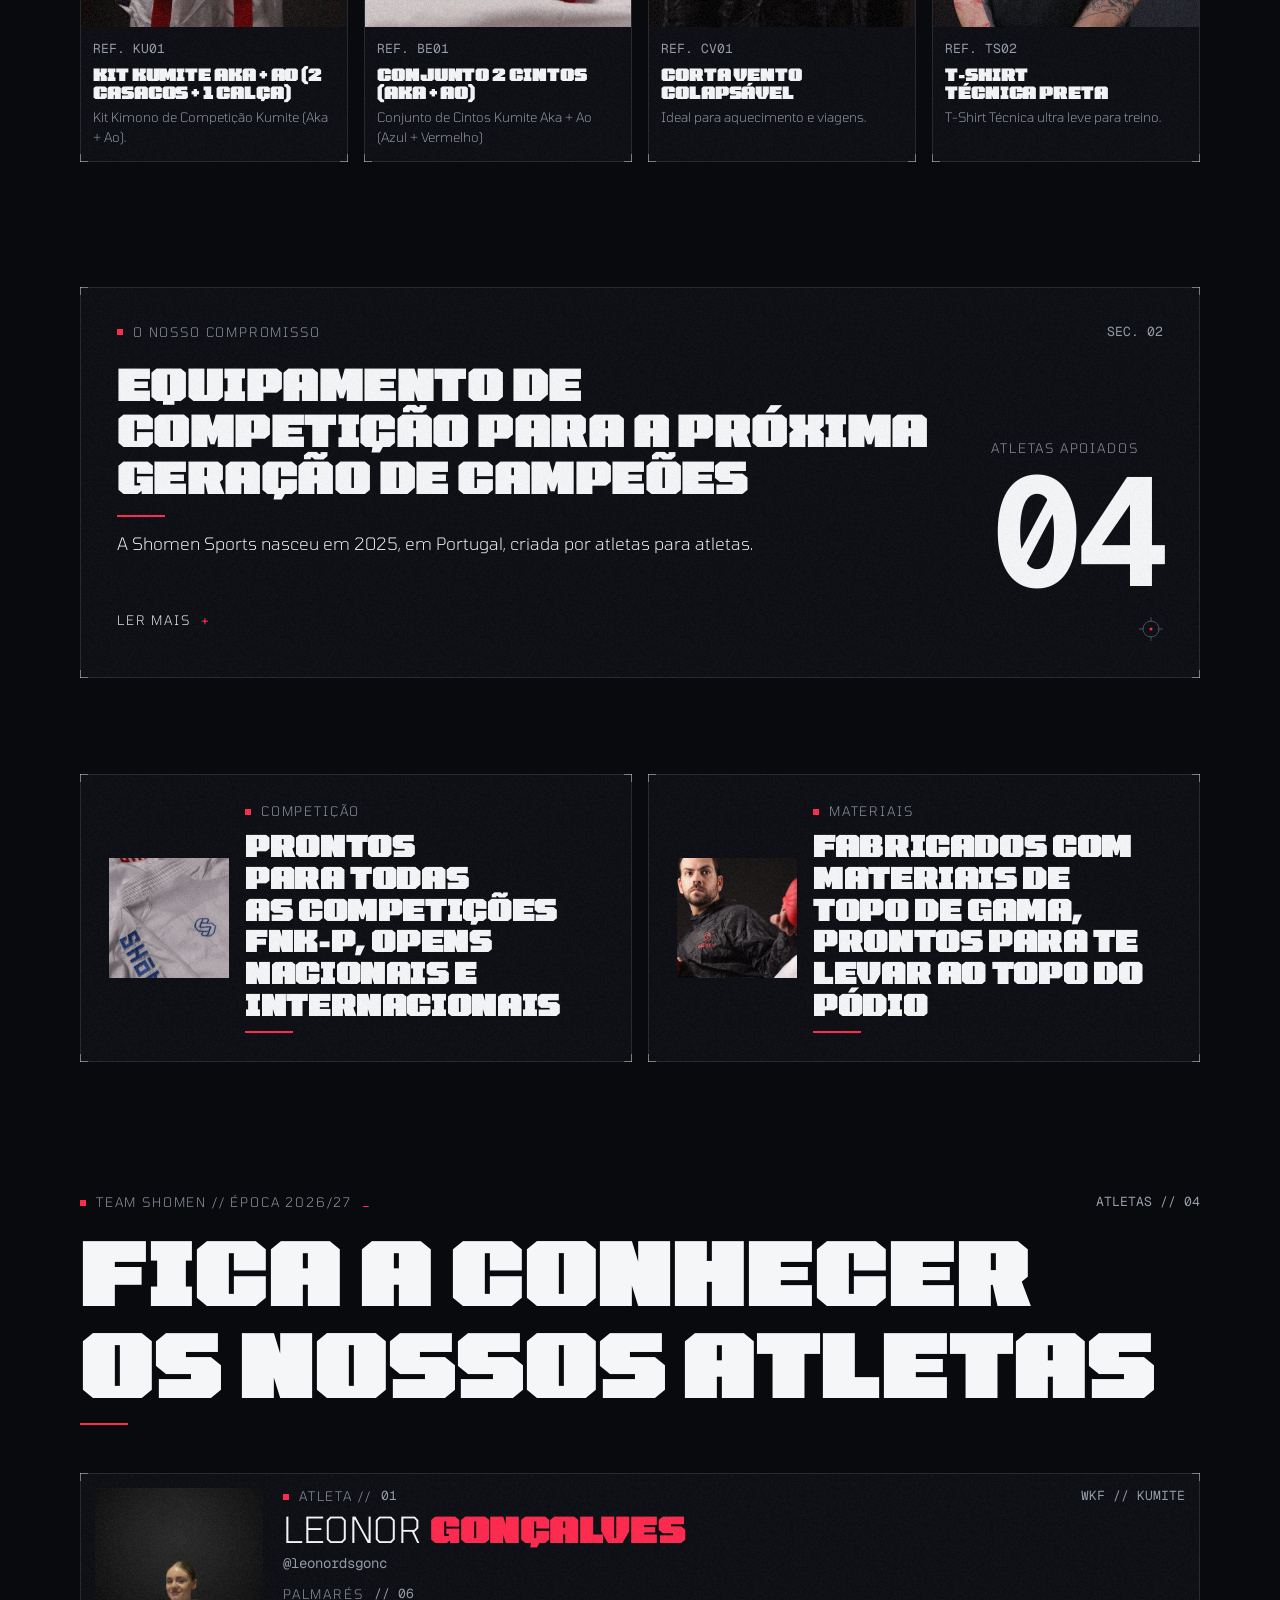
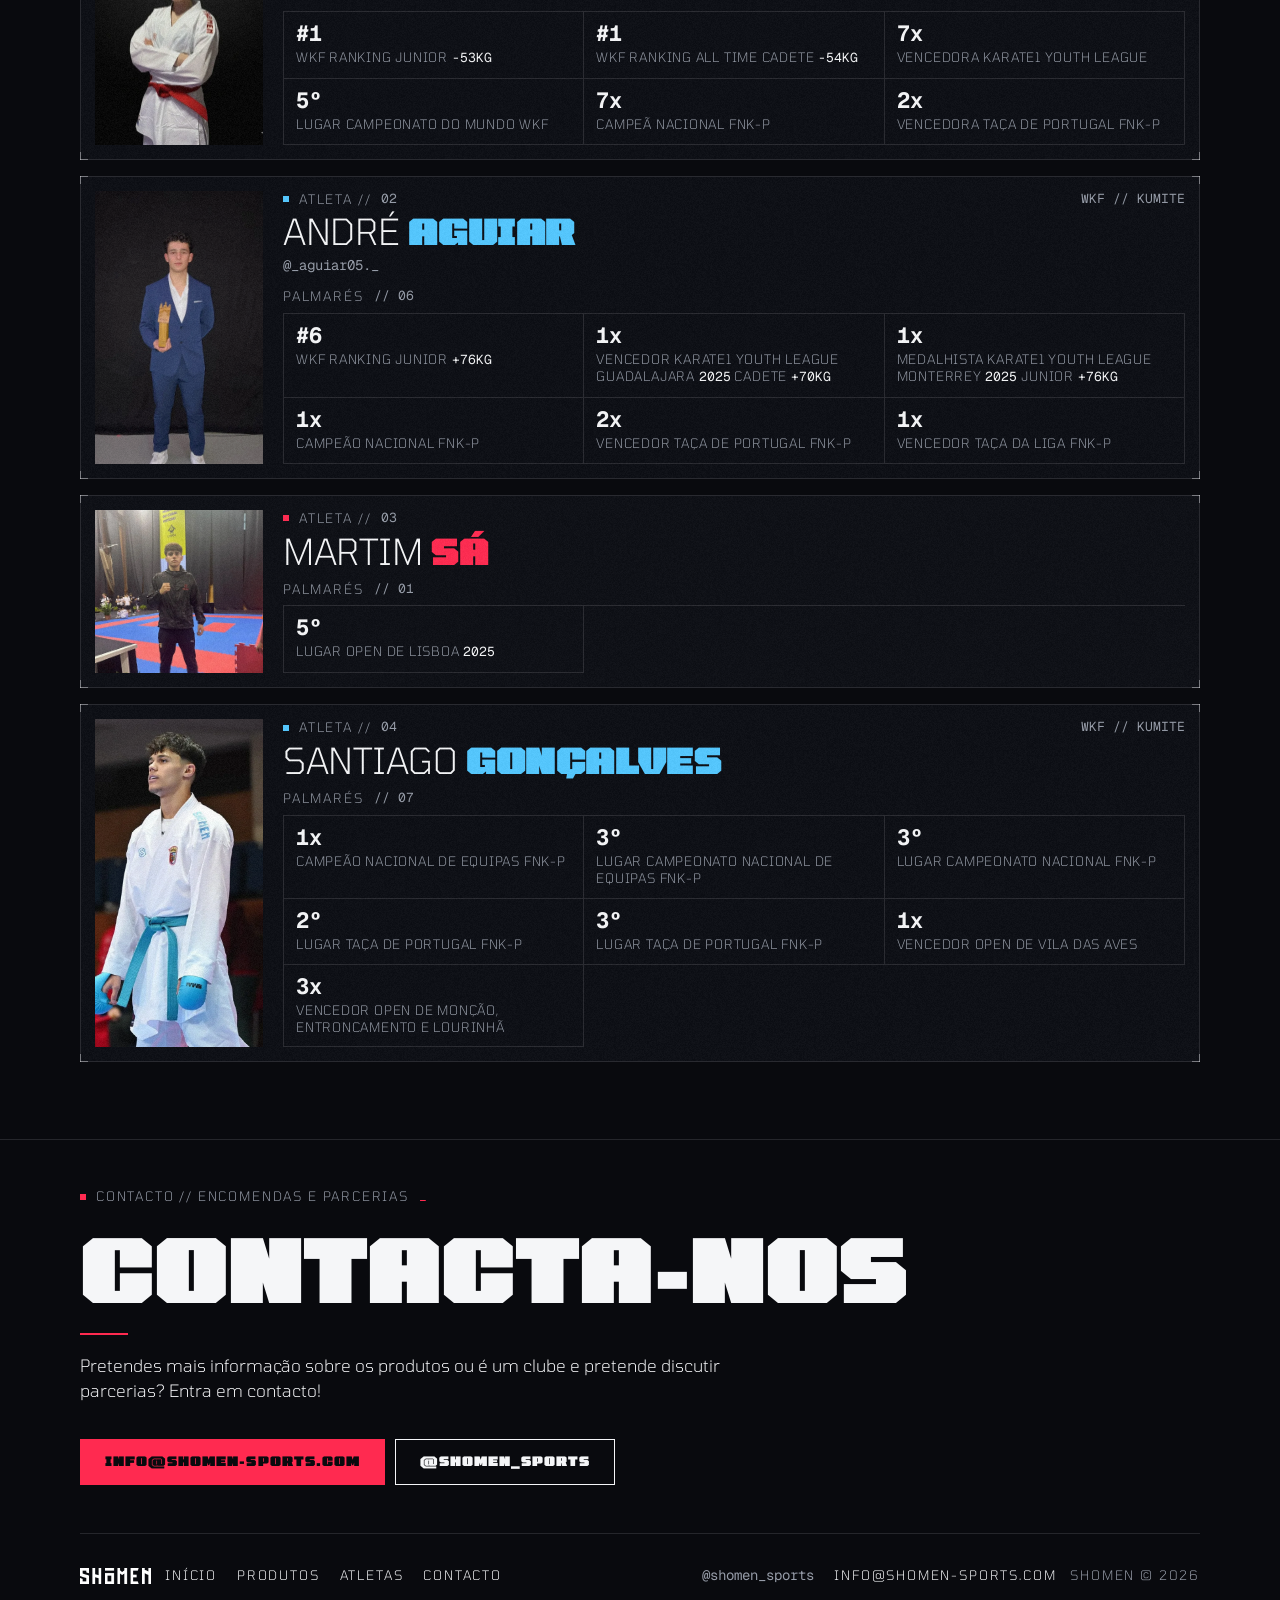
==== commit 5ffa1e67: "Phase 5: Santiago Gonçalves, André's WKF ranking, 1x instead of dashes, one label style, AA contrast" ====
--- a/index.html
+++ b/index.html
@@ -59,6 +59,7 @@
   --fs-body: 17px;
   --fs-micro: 13px;
   --track-micro: .14em;
+  --track-label: .06em;      /* readout + palmarés labels */
 
   --max: 1200px;
   --gutter: clamp(16px, 4vw, 40px);
@@ -133,8 +134,7 @@
 .readouts { list-style: none; margin: 0; padding: 0; border-top: 1px solid var(--line); }
 .readouts li { display: grid; grid-template-columns: 56px 1fr; gap: 12px; align-items: baseline; padding: 9px 0; border-bottom: 1px solid var(--line); }
 .readouts .val { font-family: var(--font-mono); font-weight: 700; font-size: 20px; line-height: 1; color: var(--white); }
-.readouts .val:empty::before { content: "\2014"; color: var(--dim); }
-.readouts .lab { font-weight: 300; font-size: 14px; letter-spacing: .08em; text-transform: uppercase; line-height: 1.35; }
+.readouts .lab { font-weight: 300; font-size: var(--fs-micro); letter-spacing: var(--track-label); text-transform: uppercase; line-height: 1.35; color: var(--grey); }
 .chips { display: flex; flex-wrap: wrap; gap: 6px; list-style: none; margin: 0; padding: 0; }
 .chip { display: inline-flex; align-items: center; justify-content: center; min-height: 34px; padding: 0 12px; border: 1px solid var(--line); font-family: var(--font-mono); font-size: 14px; line-height: 1; color: var(--white); transition: border-color .25s var(--ease), color .25s var(--ease); }
 .chip:hover { border-color: var(--key); color: var(--key); }
@@ -180,7 +180,7 @@
 .btn--primary { background-color: var(--key); border-color: var(--key); color: var(--bg); }
 .btn--primary:hover, .btn--primary:focus-visible { border-color: var(--white); }
 .btn--ghost { border-color: var(--line); }
-.btn--sm { min-height: 38px; padding: 0 14px; font-size: 12px; }
+.btn--sm { min-height: 38px; padding: 0 14px; }
 .actions { display: flex; flex-wrap: wrap; gap: 10px; }
 .actions--center { justify-content: center; }
 .link-btn { display: inline-flex; align-items: center; gap: 10px; min-height: 40px; padding: 0; border: 0; background: none; color: var(--white); font-family: var(--font-sans); font-weight: 300; font-size: var(--fs-micro); letter-spacing: var(--track-micro); text-transform: uppercase; cursor: pointer; text-decoration: none; }
@@ -257,7 +257,7 @@
 .tile__body { padding: 12px 12px 14px; display: grid; gap: 6px; align-content: start; }
 .tile__name, .tile__ref { display: block; }
 .tile__name { font-size: clamp(14px, 1.4vw, 17px); font-weight: 900; text-transform: uppercase; line-height: 1.1; letter-spacing: -.005em; margin: 0; transition: color .25s var(--ease); text-wrap: pretty; overflow-wrap: normal; }
-.tile__ref { font-family: var(--font-mono); font-size: 12px; color: var(--grey); display: flex; justify-content: space-between; gap: 8px; }
+.tile__ref { font-family: var(--font-mono); font-size: var(--fs-micro); color: var(--grey); display: flex; justify-content: space-between; gap: 8px; }
 .tile__ref .open { color: var(--key); opacity: 0; transform: translateX(-6px); transition: opacity .3s var(--ease), transform .3s var(--ease-out); }
 .tile__btn:hover .open, .tile__btn:focus-visible .open, .tile__btn[aria-expanded="true"] .open { opacity: 1; transform: none; }
 .tile__btn:hover .tile__name, .tile__btn[aria-expanded="true"] .tile__name { color: var(--key); }
@@ -328,9 +328,8 @@
 .palmares { list-style: none; margin: 0; padding: 0; display: grid; grid-template-columns: repeat(2, minmax(0, 1fr)); border-top: 1px solid var(--line); border-left: 1px solid var(--line); }
 .palmares li { display: grid; gap: 5px; align-content: start; padding: 10px 12px 11px; border-right: 1px solid var(--line); border-bottom: 1px solid var(--line); }
 .palmares .val { font-family: var(--font-mono); font-weight: 700; font-size: 22px; line-height: 1; color: var(--white); }
-.palmares .val:empty::before { content: "\2014"; color: var(--dim); }
-.palmares .lab { font-size: 12px; letter-spacing: .06em; text-transform: uppercase; line-height: 1.3; color: var(--grey); }
-.palmares .lab .mono { font-size: 12px; color: var(--white); }
+.palmares .lab { font-size: var(--fs-micro); letter-spacing: var(--track-label); text-transform: uppercase; line-height: 1.3; color: var(--grey); }
+.palmares .lab .mono { color: var(--white); }
 @media (min-width: 720px) {
   .row { grid-template-columns: 168px minmax(0, 1fr); grid-template-areas: "thumb head" "thumb pal"; padding: 14px; gap: 12px 20px; }
   .row__thumb { aspect-ratio: auto; align-self: stretch; min-height: 100%; }
@@ -439,7 +438,7 @@
 .readout--display .readout__value { font-size: clamp(56px, 12vw, 160px); }
 @media (min-width: 900px) { .fact__aside { display: grid; } }
 /* hero stats: three in one row on phones */
-@media (max-width: 719.98px) { .hero__stats .readout { padding: 2px 12px 0 10px; } .hero__stats .readout__label { font-size: 11px; letter-spacing: .1em; } }
+@media (max-width: 719.98px) { .hero__stats .readout { padding: 2px 12px 0 10px; } .hero__stats .readout__label { letter-spacing: .1em; } }
 /* contact band */
 .footband { padding-block: var(--space-sm) 24px; }
 .contact .h2 { font-size: clamp(34px, 7vw, 88px); }
@@ -504,7 +503,7 @@
                 <a class="btn btn--lg" href="#atletas">Conhecer os atletas</a>
               </div>
               <ul class="hero__stats">
-                <li class="readout" style="--i: 0"><p class="micro readout__label">Atletas apoiados</p><p class="readout__value" data-settle>03</p></li>
+                <li class="readout" style="--i: 0"><p class="micro readout__label">Atletas apoiados</p><p class="readout__value" data-settle>04</p></li>
                 <li class="readout" style="--i: 1"><p class="micro readout__label">Produtos</p><p class="readout__value" data-settle>04</p></li>
                 <li class="readout" style="--i: 2"><p class="micro readout__label">Est.</p><p class="readout__value" data-settle>2025</p></li>
               </ul>
@@ -753,7 +752,7 @@
               <button class="link-btn" type="button" aria-expanded="false" aria-controls="compromisso-more" data-toggle="compromisso-more" data-labels="Ler mais|Ler menos"><span>Ler mais</span></button>
             </div>
             <div class="fact__aside">
-              <div class="readout readout--display" data-reveal="right"><p class="micro readout__label">Atletas apoiados</p><p class="readout__value" data-settle>03</p></div>
+              <div class="readout readout--display" data-reveal="right"><p class="micro readout__label">Atletas apoiados</p><p class="readout__value" data-settle>04</p></div>
               <svg class="reticle" viewBox="0 0 24 24" aria-hidden="true" focusable="false"><circle cx="12" cy="12" r="8"/><g class="reticle__arms"><line x1="12" y1="0" x2="12" y2="5"/><line x1="12" y1="19" x2="12" y2="24"/><line x1="0" y1="12" x2="5" y2="12"/><line x1="19" y1="12" x2="24" y2="12"/></g><circle class="reticle__dot" cx="12" cy="12" r="1.5"/></svg>
             </div>
           </div>
@@ -785,7 +784,7 @@
         <div class="section__head" data-reveal="left">
           <ul class="microbar">
             <li><p class="micro micro--dot" data-type>TEAM SHOMEN // ÉPOCA 2026/27</p></li>
-            <li><p class="micro"><span class="mono">ATLETAS // 03</span></p></li>
+            <li><p class="micro"><span class="mono">ATLETAS // 04</span></p></li>
           </ul>
           <h2 id="atletas-title">FIca A CONHECER OS NOSSOS ATLETAS</h2>
           <hr class="rule rule--key">
@@ -811,8 +810,8 @@
               <!-- TODO: confirm André's Instagram handle (_aguiar05._ on the old site vs aguiar05. in the brief) --><a class="handle" href="https://www.instagram.com/_aguiar05._/" rel="noopener">@_aguiar05._</a>
             </div>
             <div class="row__pal">
-              <p class="micro">Palmarés <span class="mono">// 05</span></p>
-              <ul class="palmares"><li style="--i: 0"><span class="val"></span><span class="lab">Vencedor Karate1 Youth League Guadalajara <span class="mono">2025</span> Cadete <span class="mono">+70kg</span></span></li><li style="--i: 1"><span class="val"></span><span class="lab">Medalhista Karate1 Youth League Monterrey <span class="mono">2025</span> Junior <span class="mono">+76kg</span></span></li><li style="--i: 2"><span class="val"></span><span class="lab">Campeão Nacional FNK-P</span></li><li style="--i: 3"><span class="val">2x</span><span class="lab">Vencedor da Taça de Portugal FNK-P</span></li><li style="--i: 4"><span class="val"></span><span class="lab">Vencedor Taça da Liga FNK-P</span></li></ul>
+              <p class="micro">Palmarés <span class="mono">// 06</span></p>
+              <ul class="palmares"><li style="--i: 0"><span class="val">#6</span><span class="lab">WKF Ranking Junior <span class="mono">+76kg</span></span></li><li style="--i: 1"><span class="val">1x</span><span class="lab">Vencedor Karate1 Youth League Guadalajara <span class="mono">2025</span> Cadete <span class="mono">+70kg</span></span></li><li style="--i: 2"><span class="val">1x</span><span class="lab">Medalhista Karate1 Youth League Monterrey <span class="mono">2025</span> Junior <span class="mono">+76kg</span></span></li><li style="--i: 3"><span class="val">1x</span><span class="lab">Campeão Nacional FNK-P</span></li><li style="--i: 4"><span class="val">2x</span><span class="lab">Vencedor Taça de Portugal FNK-P</span></li><li style="--i: 5"><span class="val">1x</span><span class="lab">Vencedor Taça da Liga FNK-P</span></li></ul>
             </div>
           </li>
           <li class="panel panel--flush row" id="martim-sa" data-key="red" data-reveal style="--i: 2">
@@ -824,7 +823,19 @@
             </div>
             <div class="row__pal">
               <p class="micro">Palmarés <span class="mono">// 01</span></p>
-              <ul class="palmares"><li style="--i: 0"><span class="val">5º</span><span class="lab">Lugar Open Lisboa <span class="mono">2025</span></span></li></ul>
+              <ul class="palmares"><li style="--i: 0"><span class="val">5º</span><span class="lab">Lugar Open de Lisboa <span class="mono">2025</span></span></li></ul>
+            </div>
+          <li class="panel panel--flush row" id="santiago-goncalves" data-key="blue" data-reveal style="--i: 3">
+            <div class="photo row__thumb zoom"><img src="assets/img/santiago-goncalves-800.webp" srcset="assets/img/santiago-goncalves-800.webp 800w, assets/img/santiago-goncalves-1600.webp 955w" sizes="(min-width: 720px) 168px, 104px" width="800" height="1000" loading="lazy" alt="Santiago Gonçalves em pé no pavilhão, com kimono Shomen, cinto azul e luvas de kumite"></div>
+            <div class="row__head">
+              <div class="row__idx"><p class="micro micro--dot">Atleta // <span class="mono">04</span></p><p class="micro"><span class="mono">WKF // KUMITE</span></p></div>
+              <h3 class="name"><span class="name__first">Santiago</span><span class="name__last">Gonçalves</span></h3>
+              <!-- TODO: Santiago's Instagram handle (not supplied) -->
+            </div>
+            <div class="row__pal">
+              <p class="micro">Palmarés <span class="mono">// 07</span></p>
+              <!-- TODO: confirm the national events are FNK-P (added for consistency with Leonor and André) -->
+              <ul class="palmares"><li style="--i: 0"><span class="val">1x</span><span class="lab">Campeão Nacional de Equipas FNK-P</span></li><li style="--i: 1"><span class="val">3º</span><span class="lab">Lugar Campeonato Nacional de Equipas FNK-P</span></li><li style="--i: 2"><span class="val">3º</span><span class="lab">Lugar Campeonato Nacional FNK-P</span></li><li style="--i: 3"><span class="val">2º</span><span class="lab">Lugar Taça de Portugal FNK-P</span></li><li style="--i: 4"><span class="val">3º</span><span class="lab">Lugar Taça de Portugal FNK-P</span></li><li style="--i: 5"><span class="val">1x</span><span class="lab">Vencedor Open de Vila das Aves</span></li><li style="--i: 6"><span class="val">3x</span><span class="lab">Vencedor Open de Monção, Entroncamento e Lourinhã</span></li></ul>
             </div>
           </li>
         </ul>
